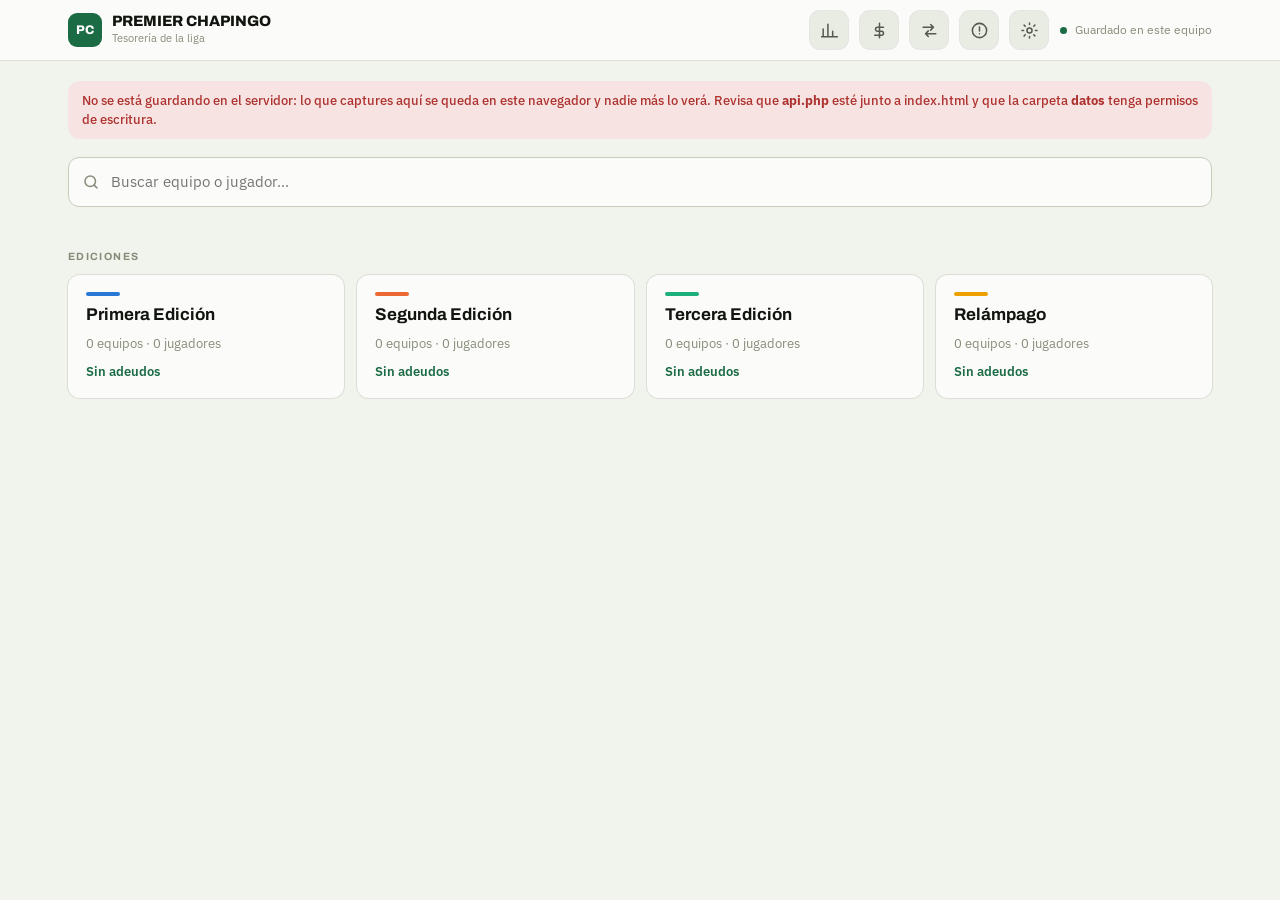
==== arbitrajes/index.html @ f8918bbd "Segundo commit" ====
<!doctype html>
<html lang="es">
<head>
<meta charset="utf-8">
<meta name="viewport" content="width=device-width, initial-scale=1, viewport-fit=cover">
<meta name="theme-color" content="#1B6B45">
<meta name="robots" content="noindex, nofollow">
<link rel="manifest" href="manifest.webmanifest">
<link rel="icon" href="icono-192.png" sizes="192x192" type="image/png">
<link rel="apple-touch-icon" href="icono-180.png">
<meta name="mobile-web-app-capable" content="yes">
<meta name="apple-mobile-web-app-capable" content="yes">
<meta name="apple-mobile-web-app-title" content="Tesorería PC">
<title>Tesorería Premier Chapingo</title>
<link rel="preconnect" href="https://fonts.googleapis.com">
<link rel="preconnect" href="https://fonts.gstatic.com" crossorigin>
<link rel="stylesheet" href="https://fonts.googleapis.com/css2?family=Archivo:wght@500;600;700;800&family=IBM+Plex+Mono:wght@400;600&family=IBM+Plex+Sans:wght@400;500;600&display=swap">
<style id="app-style">
:root{
  color-scheme: light;
  --page:#F1F3ED; --surface:#FBFCF9; --surface-2:#E9ECE3; --surface-3:#F6F7F2;
  --ink:#12150F; --ink-2:#545A4C; --muted:#868C79;
  --line:#DEE2D6; --line-2:#C7CCBB;
  --accent:#1B6B45; --accent-ink:#FFFFFF; --accent-soft:#E0EFE6;
  --good:#1B6B45; --good-soft:#E0EFE6;
  --warn:#8F6300; --warn-soft:#F6EDD5;
  --bad:#AE322F; --bad-soft:#F7E4E2; --on-bad:#FFFFFF;
  --apro:#1D5FA8; --apro-soft:#DDEAF8;
  --s1:#2a78d6; --s2:#eb6834; --s3:#1baf7a; --s4:#eda100;
  --s5:#e87ba4; --s6:#008300; --s7:#4a3aa7; --s8:#e34948;
  --grid:#E4E7DC; --axis:#C7CCBB;
  --ring:0 0 0 1px rgba(18,21,15,.09);
  --shadow:0 1px 2px rgba(18,21,15,.05), 0 8px 24px -12px rgba(18,21,15,.18);
  --r:12px;
}
@media (prefers-color-scheme: dark){
  :root:not([data-theme="light"]){
    color-scheme: dark;
    --page:#0D0F0B; --surface:#171A15; --surface-2:#20241C; --surface-3:#1C201A;
    --ink:#F2F5EE; --ink-2:#B4BAAA; --muted:#868C79;
    --line:#292E24; --line-2:#3A4034;
    --accent:#4FB37C; --accent-ink:#0D0F0B; --accent-soft:#18291F;
    --good:#4FB37C; --good-soft:#18291F;
    --warn:#E0A62F; --warn-soft:#2A2312;
    --bad:#E06A66; --bad-soft:#2C1917; --on-bad:#1A0F0E;
    --apro:#6FA8E8; --apro-soft:#15233A;
    --s1:#3987e5; --s2:#d95926; --s3:#199e70; --s4:#c98500;
    --s5:#d55181; --s6:#008300; --s7:#9085e9; --s8:#e66767;
    --grid:#262B21; --axis:#3A4034;
    --ring:0 0 0 1px rgba(255,255,255,.09);
    --shadow:0 1px 2px rgba(0,0,0,.4), 0 8px 24px -12px rgba(0,0,0,.7);
  }
}
:root[data-theme="dark"]{
  color-scheme: dark;
  --page:#0D0F0B; --surface:#171A15; --surface-2:#20241C; --surface-3:#1C201A;
  --ink:#F2F5EE; --ink-2:#B4BAAA; --muted:#868C79;
  --line:#292E24; --line-2:#3A4034;
  --accent:#4FB37C; --accent-ink:#0D0F0B; --accent-soft:#18291F;
  --good:#4FB37C; --good-soft:#18291F;
  --warn:#E0A62F; --warn-soft:#2A2312;
  --bad:#E06A66; --bad-soft:#2C1917; --on-bad:#1A0F0E;
  --apro:#6FA8E8; --apro-soft:#15233A;
  --s1:#3987e5; --s2:#d95926; --s3:#199e70; --s4:#c98500;
  --s5:#d55181; --s6:#008300; --s7:#9085e9; --s8:#e66767;
  --grid:#262B21; --axis:#3A4034;
  --ring:0 0 0 1px rgba(255,255,255,.09);
  --shadow:0 1px 2px rgba(0,0,0,.4), 0 8px 24px -12px rgba(0,0,0,.7);
}

*{box-sizing:border-box}
body{margin:0;background:var(--page);color:var(--ink);
  font-family:"IBM Plex Sans",system-ui,-apple-system,"Segoe UI",sans-serif;font-size:14.5px;line-height:1.5;
  -webkit-font-smoothing:antialiased}
h1,h2,h3,h4{font-family:"Archivo",system-ui,sans-serif;margin:0;text-wrap:balance;letter-spacing:-.015em}
button,input,select,textarea{font:inherit;color:inherit}
.num{font-variant-numeric:tabular-nums}
.eyebrow{font-family:"Archivo",sans-serif;font-size:10.5px;font-weight:700;letter-spacing:.13em;text-transform:uppercase;color:var(--muted)}
.muted{color:var(--muted)}
.spacer{flex:1}
.row{display:flex;align-items:center;gap:9px;flex-wrap:wrap}

/* ---------- encabezado ---------- */
.top{position:sticky;top:0;z-index:40;background:var(--surface);border-bottom:1px solid var(--line)}
.top-in{max-width:1180px;margin:0 auto;padding:11px 18px;display:flex;align-items:center;gap:12px}
.crest{width:34px;height:34px;border-radius:9px;background:var(--accent);color:var(--accent-ink);
  display:grid;place-items:center;font-family:"Archivo",sans-serif;font-weight:800;font-size:12.5px;flex:none}
.brand{display:flex;align-items:center;gap:10px;background:none;border:0;padding:0;cursor:pointer;text-align:left}
.brand .txt{display:block;min-width:0}
.brand .txt b{display:block;font-family:"Archivo",sans-serif;font-weight:800;font-size:15px;line-height:1.15}
.brand .txt span{display:block;font-size:11px;color:var(--muted)}
.ico{width:38px;height:38px;border-radius:10px;border:0;background:var(--surface-2);color:var(--ink-2);
  display:grid;place-items:center;cursor:pointer;flex:none;box-shadow:var(--ring)}
.ico:hover{background:var(--line);color:var(--ink)}
.ico.on{background:var(--accent);color:var(--accent-ink);box-shadow:none}
.ico{position:relative}
.ico .lk{position:absolute;right:-5px;bottom:-5px;width:17px;height:17px;border-radius:50%;
  background:var(--warn-soft);display:grid;place-items:center;box-shadow:0 0 0 2px var(--surface)}
.ico .lk svg{width:11px;height:11px;stroke-width:2.6;stroke:var(--warn)}
.badge{position:absolute;top:-5px;right:-5px;min-width:17px;height:17px;padding:0 4px;border-radius:9px;
  background:var(--bad);color:var(--on-bad);font-size:10px;font-weight:700;display:grid;place-items:center;
  box-shadow:0 0 0 2px var(--surface)}
.ico svg{width:19px;height:19px;stroke:currentColor;fill:none;stroke-width:1.9;stroke-linecap:round;stroke-linejoin:round}
.crumbs{background:var(--surface-3);border-bottom:1px solid var(--line)}
.crumbs-in{max-width:1180px;margin:0 auto;padding:8px 18px;display:flex;align-items:center;gap:6px;
  overflow-x:auto;white-space:nowrap;font-size:12.5px}
.crumbs button{background:none;border:0;padding:2px 4px;cursor:pointer;color:var(--ink-2);border-radius:6px}
.crumbs button:hover{background:var(--surface-2);color:var(--ink)}
.crumbs .sep{color:var(--line-2)}
.crumbs .aqui{color:var(--ink);font-weight:600}
main{max-width:1180px;margin:0 auto;padding:20px 18px 90px}
.view{display:flex;flex-direction:column;gap:18px}

/* ---------- primitivas ---------- */
.card{background:var(--surface);border-radius:var(--r);box-shadow:var(--ring);padding:16px}
.card>header{display:flex;align-items:flex-end;justify-content:space-between;gap:12px;flex-wrap:wrap;margin-bottom:14px}
.card h3{font-size:15.5px;font-weight:700}
.card .sub{font-size:12.5px;color:var(--muted);margin-top:2px}
.btn{appearance:none;border:0;border-radius:9px;padding:9px 14px;background:var(--surface-2);color:var(--ink);
  font-weight:600;font-size:13.5px;cursor:pointer;box-shadow:var(--ring);white-space:nowrap}
.btn:hover{background:var(--line)}
.btn.primary{background:var(--accent);color:var(--accent-ink);box-shadow:none}
.btn.primary:hover{filter:brightness(1.08)}
.btn.ghost{background:transparent;box-shadow:none;color:var(--ink-2);padding:7px 9px}
.btn.ghost:hover{color:var(--ink);background:var(--surface-2)}
.btn.sm{padding:5px 10px;font-size:12.5px}
.btn.danger{color:var(--bad)}
.btn svg{width:16px;height:16px;vertical-align:-3px;stroke:currentColor;fill:none;stroke-width:1.9;stroke-linecap:round;stroke-linejoin:round}
.btn.solo{padding:7px;line-height:0}
.btn.solo svg{width:17px;height:17px;display:block;stroke:currentColor;fill:none;stroke-width:1.9;stroke-linecap:round;stroke-linejoin:round}
.btn:disabled{opacity:.45;cursor:default}
:where(button,a,input,select,textarea):focus-visible{outline:2px solid var(--accent);outline-offset:2px}
label.f{display:flex;flex-direction:column;gap:5px;font-size:11.5px;font-weight:600;color:var(--ink-2);min-width:0}
input,select,textarea{background:var(--surface-3);border:1px solid var(--line-2);border-radius:9px;padding:9px 11px;font-size:14px;width:100%}
textarea{resize:vertical;min-height:80px;font-family:"IBM Plex Mono",monospace;font-size:13px}
.grid-f{display:grid;grid-template-columns:repeat(auto-fit,minmax(150px,1fr));gap:12px;align-items:end}
.pill{display:inline-flex;align-items:center;gap:5px;padding:3px 9px;border-radius:999px;font-size:11.5px;font-weight:600;white-space:nowrap}
.pill.ok{background:var(--good-soft);color:var(--good)}
.pill.wa{background:var(--warn-soft);color:var(--warn)}
.pill.ba{background:var(--bad-soft);color:var(--bad)}
.pill.nt{background:var(--surface-2);color:var(--ink-2)}
.pill.st-completa{background:var(--good-soft);color:var(--good)}
.pill.st-credito{background:var(--warn-soft);color:var(--warn)}
.pill.st-confirmar{background:var(--surface-2);color:var(--ink-2);box-shadow:inset 0 0 0 1px var(--line-2)}
.pill.st-aprobado{background:var(--apro-soft);color:var(--apro)}
.eq{border-left:4px solid var(--line-2)}
.est-res{display:flex;gap:14px;flex-wrap:wrap;font-size:12px;color:var(--ink-2)}
.est-res span{display:inline-flex;align-items:center;gap:5px}
.candado{display:inline-grid;place-items:center;width:38px;height:38px;border-radius:11px;
  background:var(--warn-soft);color:var(--warn);flex:none}
.candado svg{width:20px;height:20px;stroke:currentColor;fill:none;stroke-width:1.9;stroke-linecap:round;stroke-linejoin:round}
.candado.grande{width:58px;height:58px;margin:0 auto}
.candado.grande svg{width:28px;height:28px}
.nav-card .cand{display:inline-flex;align-items:center;gap:5px;font-size:11.5px;color:var(--warn);font-weight:600}
.nav-card .cand svg{width:13px;height:13px;stroke:currentColor;fill:none;stroke-width:2;stroke-linecap:round;stroke-linejoin:round}
.lgerr2{color:var(--bad);font-size:12.5px;min-height:18px;margin-top:8px}
.dot{width:9px;height:9px;border-radius:3px;flex:none}
.empty{padding:30px 20px;text-align:center;color:var(--muted);font-size:13.5px}

/* ---------- navegación por tarjetas ---------- */
.nivel{display:grid;grid-template-columns:repeat(auto-fill,minmax(230px,1fr));gap:13px}
.nav-card{background:var(--surface);border:0;border-radius:var(--r);box-shadow:var(--ring);padding:17px 18px;
  text-align:left;cursor:pointer;display:flex;flex-direction:column;gap:9px;min-height:118px;
  transition:transform .12s ease, box-shadow .12s ease}
.nav-card:hover{transform:translateY(-2px);box-shadow:var(--shadow)}
.nav-card .tt{font-family:"Archivo",sans-serif;font-weight:700;font-size:17px;line-height:1.2}
.nav-card .mt{font-size:12.5px;color:var(--muted)}
.nav-card .bar{height:4px;border-radius:2px;background:var(--accent);width:34px}
.nav-card .deb{font-size:12.5px;font-weight:600;font-variant-numeric:tabular-nums}

/* ---------- tarjeta de equipo ---------- */
.equipos{display:grid;grid-template-columns:repeat(auto-fill,minmax(300px,1fr));gap:13px}
.eq{background:var(--surface);border-radius:var(--r);box-shadow:var(--ring);padding:15px 16px;display:flex;flex-direction:column;gap:12px}
.eq-top{display:flex;align-items:flex-start;gap:10px}
.eq-nom{font-family:"Archivo",sans-serif;font-weight:700;font-size:16.5px;line-height:1.2;flex:1;min-width:0}
.eq-meta{font-size:12px;color:var(--muted);margin-top:3px}
.eq-acc{display:grid;grid-template-columns:repeat(3,1fr);gap:7px}
.eq-acc.cuatro{grid-template-columns:repeat(4,1fr)}
@media (max-width:760px){.eq-acc.cuatro{grid-template-columns:repeat(2,1fr)}}
.eq-acc button{border:0;border-radius:9px;padding:9px 4px;background:var(--surface-2);cursor:pointer;
  display:flex;flex-direction:column;align-items:center;gap:4px;font-size:11.5px;font-weight:600;color:var(--ink-2)}
.eq-acc button:hover{background:var(--line);color:var(--ink)}
.eq-acc button.cta{background:var(--accent);color:var(--accent-ink)}
.eq-acc button.cta:hover{filter:brightness(1.08)}
.eq-acc svg{width:17px;height:17px;stroke:currentColor;fill:none;stroke-width:1.9;stroke-linecap:round;stroke-linejoin:round}
.nuevo{background:transparent;border:1.5px dashed var(--line-2);border-radius:var(--r);min-height:118px;
  display:flex;flex-direction:column;align-items:center;justify-content:center;gap:9px;padding:16px}
.chk{display:inline-flex;align-items:center;gap:8px;font-size:13px;font-weight:500;color:var(--ink-2);cursor:pointer}
.chk input{width:auto;margin:0}
.implist{max-height:320px;overflow-y:auto;border:1px solid var(--line);border-radius:10px}
.tabsm{display:flex;gap:2px;border-bottom:1px solid var(--line);margin-bottom:14px}
.tabm{appearance:none;background:none;border:0;padding:8px 13px 10px;cursor:pointer;color:var(--ink-2);
  font-weight:600;font-size:13.5px;border-bottom:2px solid transparent}
.tabm:hover{color:var(--ink)}
.tabm.on{color:var(--ink);border-bottom-color:var(--accent)}
.impi{display:flex;align-items:center;gap:11px;padding:10px 12px;border-bottom:1px solid var(--line);cursor:pointer}
.impi:last-child{border-bottom:0}
.impi:hover{background:var(--surface-3)}
.impi input{width:auto;margin:0;flex:none}
.impi.rep{opacity:.5;cursor:default}
.impi .n{display:block;font-weight:600;font-size:14px}
.impi .p{display:block;font-size:11.5px;color:var(--muted)}

/* ---------- buscador ---------- */
.buscador{position:relative}
.buscador input{padding:13px 15px 13px 42px;font-size:15px;border-radius:11px;background:var(--surface)}
.buscador svg{position:absolute;left:14px;top:50%;transform:translateY(-50%);width:18px;height:18px;
  stroke:var(--muted);fill:none;stroke-width:2;stroke-linecap:round}
.res{display:flex;flex-direction:column;gap:1px;margin-top:12px}
.res-i{display:flex;align-items:center;gap:12px;padding:11px 13px;background:var(--surface);cursor:pointer;
  border:0;text-align:left;width:100%}
.res-i:first-child{border-radius:var(--r) var(--r) 0 0}
.res-i:last-child{border-radius:0 0 var(--r) var(--r)}
.res-i:only-child{border-radius:var(--r)}
.res-i:hover{background:var(--surface-3)}
.res-i .n{font-weight:600;font-size:14.5px}
.res-i .p{font-size:12px;color:var(--muted)}

/* ---------- tiles ---------- */
.tiles{display:grid;grid-template-columns:repeat(auto-fit,minmax(180px,1fr));gap:12px}
.tile{background:var(--surface);border-radius:var(--r);box-shadow:var(--ring);padding:14px 16px;display:flex;flex-direction:column;gap:3px}
.tile .v{font-family:"Archivo",sans-serif;font-weight:700;font-size:25px;letter-spacing:-.025em;line-height:1.1}
.tile .m{font-size:11.5px;color:var(--muted)}
.tile.hero{background:var(--accent);color:var(--accent-ink);box-shadow:none}
.tile.hero .eyebrow,.tile.hero .m{color:color-mix(in srgb,var(--accent-ink) 78%,transparent)}
.tile.hero .v{font-size:30px}
.tile.neg{background:var(--bad);color:var(--on-bad);box-shadow:none}
.tile.neg .eyebrow,.tile.neg .m{color:color-mix(in srgb,var(--on-bad) 78%,transparent)}

/* ---------- gráfico ---------- */
.chartwrap{display:flex;position:relative}
.yaxis{flex:none}
.scroller{overflow-x:auto;overflow-y:hidden;flex:1;scrollbar-width:thin}
.bar{pointer-events:none}
.bar-zero{fill:var(--line-2)}
.bar-hit{fill:transparent;cursor:pointer}
.tip{position:absolute;pointer-events:none;z-index:30;background:var(--ink);color:var(--page);border-radius:8px;
  padding:8px 10px;font-size:12px;line-height:1.4;box-shadow:var(--shadow);max-width:240px;opacity:0;transition:opacity .1s}
.tip b{font-family:"Archivo",sans-serif}
.legend{display:flex;gap:12px;flex-wrap:wrap;align-items:center}
.lgi{display:inline-flex;align-items:center;gap:6px;font-size:12px;color:var(--ink-2);cursor:pointer;border:0;background:none;padding:2px 0}
.lgi.off{opacity:.35}
.axlbl{fill:var(--muted);font-size:10.5px;font-family:"IBM Plex Sans",sans-serif}
.gline{stroke:var(--grid);stroke-width:1}
.bline{stroke:var(--axis);stroke-width:1}
.vlbl{fill:var(--ink-2);font-size:10px;font-weight:600;font-variant-numeric:tabular-nums}

/* ---------- tablas ---------- */
.tblwrap{overflow-x:auto}
table{border-collapse:collapse;width:100%;font-size:13.5px}
th{text-align:left;font-family:"Archivo",sans-serif;font-size:10.5px;font-weight:700;letter-spacing:.09em;
  text-transform:uppercase;color:var(--muted);padding:0 10px 7px;border-bottom:1px solid var(--line);white-space:nowrap}
td{padding:9px 10px;border-bottom:1px solid var(--line);vertical-align:middle}
tbody tr:hover{background:var(--surface-3)}
td.num,th.num{text-align:right;font-variant-numeric:tabular-nums}
.ta-r{text-align:right}
tfoot td{border-bottom:0;border-top:1px solid var(--line-2);padding-top:10px}
td.tf{font-weight:700;font-family:"Archivo",sans-serif;font-size:12.5px}
.vc{display:inline-block;margin-left:5px;font-size:10.5px;font-weight:600;color:var(--muted)}
.sec{min-width:0}

/* ---------- modal ---------- */
.scrim{position:fixed;inset:0;background:rgba(8,10,7,.55);z-index:50;display:grid;place-items:center;padding:16px;overflow:auto}
.modal{background:var(--surface);border-radius:15px;box-shadow:var(--shadow);width:min(680px,100%);max-height:92vh;overflow:auto}
.modal.slim{width:min(430px,100%)}
.modal.ancho{width:min(920px,100%)}
.modal>header{position:sticky;top:0;background:var(--surface);display:flex;align-items:center;gap:12px;
  padding:15px 18px;border-bottom:1px solid var(--line);z-index:2}
.modal>header h3{font-size:16.5px}
.modal>header .rt{font-size:11.5px;color:var(--muted);font-weight:500;margin-top:1px}
.modal-body{padding:18px}
.jug{display:flex;align-items:center;gap:11px;padding:9px 6px;border-bottom:1px solid var(--line);
  cursor:pointer;border-radius:8px}
.jug:hover{background:var(--surface-3)}
.jug .n{width:32px;height:32px;border-radius:8px;background:var(--surface-2);display:grid;place-items:center;
  font-family:"Archivo",sans-serif;font-weight:700;font-size:12.5px;flex:none;color:var(--ink-2)}
.jug .jn{display:block;font-weight:600;font-size:14px;line-height:1.25}
.jug .jm{display:block;font-size:11.5px;color:var(--muted);font-variant-numeric:tabular-nums}

/* ---------- ticket 58mm ---------- */
.ticket{width:58mm;background:#fff;color:#000;padding:3mm 3mm 5mm;font-family:"IBM Plex Mono",ui-monospace,monospace;
  font-size:10px;line-height:1.4;margin:0 auto}
.ticket .tk-brand{font-family:"Archivo",sans-serif;font-weight:800;font-size:14px;text-align:center;line-height:1.1}
.ticket .tk-sub{text-align:center;font-size:9px;margin-top:.6mm}
.ticket hr{border:0;border-top:1px dashed #000;margin:1.8mm 0}
.ticket .kv{display:flex;justify-content:space-between;gap:5px}
.ticket .tk-eq{font-weight:600;font-size:11.5px;line-height:1.25;margin-bottom:.4mm}
.ticket .li{display:flex;justify-content:space-between;gap:5px;margin:.4mm 0}
.ticket .big{display:flex;justify-content:space-between;font-weight:600;font-size:12.5px;margin:.6mm 0}
.ticket .aviso{text-align:center;font-size:8.5px;font-weight:600;line-height:1.3;white-space:pre-line;margin-top:1mm}
.ticket .foot{text-align:center;font-size:8.5px;margin-top:2mm;white-space:pre-line}
.ticket .sign{margin-top:7mm;border-top:1px solid #000;text-align:center;font-size:8px;padding-top:1mm}
.ticketbox{background:var(--surface-2);padding:16px;border-radius:11px;display:flex;justify-content:center}
#print-area{display:none}
@media print{
  @page{size:58mm auto;margin:0}
  body{background:#fff}
  body>*{display:none !important}
  #print-area{display:block !important}
  #print-area .ticket{width:58mm;margin:0;padding:2mm 3mm 4mm;background:#fff;color:#000}
}
@media (prefers-reduced-motion:reduce){*{transition:none !important}}
@media (max-width:640px){
  .top-in{padding:10px 13px;gap:8px} main{padding:16px 13px 80px} .crumbs-in{padding:8px 13px}
  .brand .txt{display:none}
  .savebar .muted{display:none}
  .ico{width:36px;height:36px}
  .tile .v{font-size:22px} .tile.hero .v{font-size:26px}
  .equipos,.nivel{grid-template-columns:1fr}
  .modal>header{align-items:flex-start}
  .modal-body{padding:15px}
}
.savebar{display:flex;align-items:center;gap:8px;flex-wrap:wrap}
.login{position:fixed;inset:0;z-index:80;background:var(--page);display:grid;place-items:center;padding:20px}
.loginbox{background:var(--surface);border-radius:15px;box-shadow:var(--shadow);padding:28px;width:min(370px,100%);
  display:flex;flex-direction:column;align-items:stretch}
.loginbox h2{font-size:19px}
.lgerr{color:var(--bad);font-size:12.5px;min-height:18px;margin-top:10px;text-align:center}
.savedot{width:7px;height:7px;border-radius:50%;background:var(--good);flex:none}
.savedot.dirty{background:var(--warn)}
.banner{background:var(--warn-soft);color:var(--warn);border-radius:var(--r);padding:10px 14px;font-size:12.5px;font-weight:500}
</style>

</head>
<body>
<div id="print-area"></div>
<div id="root"></div>

<script type="application/json" id="estado">
{"v":2,
 "liga":{"nombre":"PREMIER CHAPINGO","pie":"Gracias por su pago","folio":1,"cajero":"","cajeros":[],
  "avisoCredito":"PAGO A CRÉDITO\nCubrir antes de su próximo juego. Si no, Disciplina puede sancionar (resta de puntos)."},
 "ediciones":[{"id":"ed1","nombre":"Primera Edición"},{"id":"ed2","nombre":"Segunda Edición"},{"id":"ed3","nombre":"Tercera Edición"},{"id":"ed4","nombre":"Relámpago"}],
 "disciplinas":[{"id":"di1","nombre":"Fútbol Rápido"},{"id":"di2","nombre":"Basquetbol"}],
 "ramas":[{"id":"ra1","nombre":"Varonil"},{"id":"ra2","nombre":"Femenil"}],
 "categorias":[{"id":"ca1","nombre":"Libre"},{"id":"ca2","nombre":"Veteranos"}],
 "conceptos":[
   {"id":"c1","nombre":"Inscripción a Liga","monto":650},
   {"id":"c2","nombre":"Inscripción a Relámpago","monto":350},
   {"id":"c3","nombre":"Arbitraje","monto":175},
   {"id":"c4","nombre":"Multa","monto":200},
   {"id":"c5","nombre":"Abono a saldo","monto":0}],
 "equipos":[],"movs":[],"gastos":[],"multas":[],
 "cuentas":[],"transferencias":[],"conceptosGasto":[],
 "claves":{},"admin":{"clave":"","secc":{}}}
</script>

<script id="app-code">
(function(){
"use strict";

var S = JSON.parse(document.getElementById('estado').textContent);
var COLS = ['ediciones','disciplinas','ramas','categorias','conceptos','equipos','movs','gastos','multas',
            'cuentas','transferencias','conceptosGasto'];
COLS.forEach(function(k){ S[k] = S[k] || []; });

var U = {vista:'inicio', ed:null, di:null, ra:null, ca:null, q:'', modal:null, arg:null,
         dashEd:'', dashDi:'', dashRa:'', dashPer:'', dashTipo:'', multasTodas:false, multasQ:'',
         dashAmbito:'ed',
         gfEd:'', gfRa:'', gfCa:'', gfCat:'', gfCon:'', gfJor:'', gfPag:'', gfD1:'', gfD2:'',
         cuenta:''};
try{ var su = sessionStorage.getItem('pc_ui2'); if(su) U = Object.assign(U, JSON.parse(su)); }catch(e){}
function saveUI(){ try{ sessionStorage.setItem('pc_ui2', JSON.stringify(U)); }catch(e){} }

var readOnly = false, dirty = false;

/* ========== utilidades ========== */
var AVISO_CRED = 'PAGO A CRÉDITO\nCubrir antes de su próximo juego. Si no, Disciplina puede sancionar (resta de puntos).';
function avisoCredito(){ return S.liga.avisoCredito != null ? S.liga.avisoCredito : AVISO_CRED; }
function esc(s){ return String(s==null?'':s).replace(/[&<>"']/g,function(c){
  return {'&':'&amp;','<':'&lt;','>':'&gt;','"':'&quot;',"'":'&#39;'}[c]; }); }
function mxn(n){ n=Number(n)||0; return (n<0?'-$':'$')+Math.abs(n).toLocaleString('es-MX',{minimumFractionDigits:2,maximumFractionDigits:2}); }
function mxn0(n){ n=Number(n)||0; return (n<0?'-$':'$')+Math.abs(n).toLocaleString('es-MX',{maximumFractionDigits:0}); }
function uid(p){ return p+Date.now().toString(36)+Math.random().toString(36).slice(2,6); }
function z2(x){ return (x<10?'0':'')+x; }
function hoy(){ var d=new Date(); return d.getFullYear()+'-'+z2(d.getMonth()+1)+'-'+z2(d.getDate()); }
function ahora(){ var d=new Date(); return z2(d.getHours())+':'+z2(d.getMinutes()); }
function fecha(s){ if(!s) return ''; var p=String(s).slice(0,10).split('-'); return p.length===3? p[2]+'/'+p[1]+'/'+p[0] : s; }
function folioTxt(n){ return 'PC-'+String(n).padStart(5,'0'); }
/* folios independientes por tipo de operación: PC- ingresos, G- gastos, T- transferencias */
function folioGTxt(n){ return 'G-'+String(n||0).padStart(5,'0'); }
function folioTTxt(n){ return 'T-'+String(n||0).padStart(5,'0'); }
function byId(arr,id){ for(var i=0;i<arr.length;i++) if(arr[i].id===id) return arr[i]; return null; }
function nom(arr,id){ var x=byId(arr,id); return x? x.nombre : '—'; }
function el(html){ var t=document.createElement('template'); t.innerHTML=html.trim(); return t.content.firstElementChild; }
function norm(s){ return String(s||'').toLowerCase().normalize('NFD').replace(/[\u0300-\u036f]/g,''); }
function ico(d){ return '<svg viewBox="0 0 24 24" aria-hidden="true">'+d+'</svg>'; }
var I = {
  grafica:'<path d="M4 20V10M10 20V4M16 20v-7M22 20H2"/>',
  gasto:'<path d="M12 3v18M17 8H9.5a2.5 2.5 0 0 0 0 5h5a2.5 2.5 0 0 1 0 5H6"/>',
  config:'<circle cx="12" cy="12" r="3.2"/><path d="M12 2.5v2M12 19.5v2M2.5 12h2M19.5 12h2M5.2 5.2l1.4 1.4M17.4 17.4l1.4 1.4M18.8 5.2l-1.4 1.4M6.6 17.4l-1.4 1.4"/>',
  buscar:'<circle cx="11" cy="11" r="7"/><path d="M20 20l-3.5-3.5"/>',
  jug:'<path d="M16 20v-1.5a4 4 0 0 0-4-4H7a4 4 0 0 0-4 4V20"/><circle cx="9.5" cy="7" r="3.2"/><path d="M19 11h4M21 9v4"/>',
  cargo:'<rect x="4" y="3" width="16" height="18" rx="2"/><path d="M8 8h8M8 12h8M8 16h4"/>',
  estado:'<path d="M3 17l5-5 3.5 3.5L21 6"/><path d="M15 6h6v6"/>',
  casa:'<path d="M4 11l8-7 8 7v8a1.5 1.5 0 0 1-1.5 1.5h-13A1.5 1.5 0 0 1 4 19z"/>',
  candado:'<rect x="4.5" y="10.5" width="15" height="10" rx="2.2"/><path d="M8 10.5V7.6a4 4 0 0 1 8 0v2.9"/>',
  abierto:'<rect x="4.5" y="10.5" width="15" height="10" rx="2.2"/><path d="M8 10.5V7.6a4 4 0 0 1 7.7-1.4"/>',
  editar:'<path d="M4 20h4L19 9a2.1 2.1 0 0 0-3-3L5 17z"/><path d="M15 6l3 3"/>',
  multa:'<circle cx="12" cy="12" r="9"/><path d="M12 7.5v5M12 16h.01"/>',
  subir:'<path d="M12 16V4M7.5 8.5L12 4l4.5 4.5"/><path d="M4 16v2.5A1.5 1.5 0 0 0 5.5 20h13a1.5 1.5 0 0 0 1.5-1.5V16"/>',
  cuentas:'<rect x="3" y="6" width="18" height="13" rx="2.2"/><path d="M3 10h18M16.5 14.5h2"/>',
  transfer:'<path d="M4 8h13M13.5 4.5L17 8l-3.5 3.5"/><path d="M20 16H7M10.5 12.5L7 16l3.5 3.5"/>',
  persona:'<circle cx="12" cy="8" r="3.4"/><path d="M5 20v-1a5 5 0 0 1 5-5h4a5 5 0 0 1 5 5v1"/>',
  ticket:'<path d="M4 7.5A1.5 1.5 0 0 1 5.5 6h13A1.5 1.5 0 0 1 20 7.5V10a2 2 0 0 0 0 4v2.5a1.5 1.5 0 0 1-1.5 1.5h-13A1.5 1.5 0 0 1 4 16.5V14a2 2 0 0 0 0-4z"/>'
};

/* ========== derivados ========== */
function equipoEnAmbito(e, f){
  f = f||{};
  return !!e && (!f.ed || e.edicionId===f.ed) && (!f.di || e.disciplinaId===f.di)
      && (!f.ra || e.ramaId===f.ra)   && (!f.ca || e.categoriaId===f.ca);
}
function equiposDe(f){
  return S.equipos.filter(function(e){ return equipoEnAmbito(e, f); });
}
function movsDe(id){ return S.movs.filter(function(m){ return m.equipoId===id; }); }
function saldoEquipo(id){
  var t=0; S.movs.forEach(function(m){ if(m.equipoId===id) t += (Number(m.importe)||0)-(Number(m.recibido)||0); });
  return t;
}
function cobradoEquipo(id){ var t=0; S.movs.forEach(function(m){ if(m.equipoId===id) t+=Number(m.recibido)||0; }); return t; }
function resumen(f){
  var eqs = equiposDe(f), cob=0, deb=0, jug=0;
  eqs.forEach(function(e){
    cob += cobradoEquipo(e.id);
    var s = saldoEquipo(e.id); if(s>0) deb += s;
    jug += (e.jugadores||[]).length;
  });
  return {equipos:eqs.length, cobrado:cob, deben:deb, jugadores:jug};
}
function totCobrado(f){ var t=0; equiposDe(f).forEach(function(e){ t+=cobradoEquipo(e.id); }); return t; }
function totGastos(f){ return totalGastos(f); }

/* ==========================================================================
   MODELO FINANCIERO
   Ingreso  = dinero recibido de los equipos (S.movs.recibido)      → sube el neto
   Gasto    = dinero pagado a un tercero     (S.gastos)             → baja el neto
   Transfer = dinero que pasa de una cuenta interna a otra          → neto 0
   Nada de esto se guarda calculado: todo se deriva de los movimientos.
   ========================================================================== */
var CATG = ['Partido','Premiación','Operativo','Publicidad','Otros'];
var CATG_HIST = 'Histórico';          /* gastos anteriores a esta actualización */
var CONCEPTOS_GASTO_BASE = [
  {cat:'Partido',    nombre:'Arbitraje',    monto:130},
  {cat:'Partido',    nombre:'Supervisión',  monto:50},
  {cat:'Partido',    nombre:'Coordinación', monto:50},
  {cat:'Premiación', nombre:'Trofeos',      monto:0},
  {cat:'Premiación', nombre:'Medallas',     monto:0},
  {cat:'Premiación', nombre:'Efectivo',     monto:0},
  {cat:'Publicidad', nombre:'Flyers',       monto:0},
  {cat:'Publicidad', nombre:'Lona',         monto:0}
];
var CUENTAS_BASE = ['Anabel','Primer Ligue','Adan','Piña'];

/* ---------- cuentas / integrantes de tesorería ---------- */
function cuentasActivas(){ return S.cuentas.filter(function(c){ return c.activa !== false; }); }
function cuentaPorId(id){ return byId(S.cuentas, id); }
function cuentaPorNombre(n){
  var k = norm(n).trim(); if(!k) return null;
  for(var i=0;i<S.cuentas.length;i++) if(norm(S.cuentas[i].nombre).trim()===k) return S.cuentas[i];
  return null;
}
function nombreCuenta(id, alt){ var c = cuentaPorId(id); return c? c.nombre : (alt||''); }
/* quién pagó un gasto: la cuenta si está ligada, el texto histórico si no */
function pagadorGasto(g){ return g.pagadorId? nombreCuenta(g.pagadorId, g.pagador) : (g.pagador||''); }
function cuentaDeGasto(g){
  if(g.pagadorId && cuentaPorId(g.pagadorId)) return g.pagadorId;
  var c = cuentaPorNombre(g.pagador);
  return c? c.id : '';
}
function opcionesCuenta(sel, incluir){
  var vistas = {}, out = [];
  S.cuentas.forEach(function(c){
    if(c.activa === false && c.id !== sel) return;
    vistas[c.id] = 1;
    out.push('<option value="'+esc(c.id)+'"'+(c.id===sel?' selected':'')+'>'+esc(c.nombre)+'</option>');
  });
  if(sel && !vistas[sel]){
    var c2 = cuentaPorId(sel);
    if(c2) out.push('<option value="'+esc(c2.id)+'" selected>'+esc(c2.nombre)+' (inactiva)</option>');
  }
  if(incluir) out.unshift('<option value="">'+esc(incluir)+'</option>');
  return out.join('');
}

/* ---------- ámbito deportivo de un gasto ---------- */
function gastoEnAmbito(g, f){
  f = f||{};
  if(f.ed && g.edicionId    !== f.ed) return false;
  if(f.di && g.disciplinaId !== f.di) return false;
  if(f.ra && g.ramaId       !== f.ra) return false;
  if(f.ca && g.categoriaId  !== f.ca) return false;
  return true;
}
function gastosAmbito(f){ return S.gastos.filter(function(g){ return gastoEnAmbito(g, f); }); }
function totalGastos(f){
  return gastosAmbito(f).reduce(function(a,g){ return a+(Number(g.monto)||0); }, 0);
}
function ingresosAmbito(f){
  var en = {}; equiposDe(f).forEach(function(e){ en[e.id]=1; });
  return S.movs.reduce(function(a,m){ return en[m.equipoId]? a+(Number(m.recibido)||0) : a; }, 0);
}
function pendienteAmbito(f){
  var t = 0;
  equiposDe(f).forEach(function(e){ var s = saldoEquipo(e.id); if(s>0) t += s; });
  return t;
}
/* NETO = INGRESOS REALES − GASTOS REALES (las transferencias no entran) */
function netoAmbito(f){ return ingresosAmbito(f) - totalGastos(f); }
function catGasto(g){ return g.categoriaGasto || CATG_HIST; }
function etiquetaCatGasto(g){
  return g.categoriaGasto || (g.categoria? CATG_HIST+' · '+g.categoria : CATG_HIST);
}
function gastosPorCatGasto(f){
  var m = {};
  gastosAmbito(f).forEach(function(g){ var k = catGasto(g); m[k] = (m[k]||0)+(Number(g.monto)||0); });
  return m;
}
function gastosPorConcepto(f, cat){
  var m = {};
  gastosAmbito(f).forEach(function(g){
    if(cat && catGasto(g)!==cat) return;
    var k = (g.concepto||'').trim() || '(sin concepto)';
    m[k] = (m[k]||0)+(Number(g.monto)||0);
  });
  return m;
}
function ambitoTxtGasto(g){
  var p = [];
  if(g.edicionId)    p.push(nom(S.ediciones, g.edicionId));
  if(g.disciplinaId) p.push(nom(S.disciplinas, g.disciplinaId));
  if(g.ramaId)       p.push(nom(S.ramas, g.ramaId));
  if(g.categoriaId)  p.push(nom(S.categorias, g.categoriaId));
  return p.join(' · ') || 'Sin clasificar';
}

/* ---------- transferencias ---------- */
function transferenciasDe(id){
  return S.transferencias.filter(function(t){ return t.deId===id || t.paraId===id; });
}
function transferenciasEnviadas(id){
  return S.transferencias.filter(function(t){ return t.deId===id; })
    .reduce(function(a,t){ return a+(Number(t.monto)||0); }, 0);
}
function transferenciasRecibidas(id){
  return S.transferencias.filter(function(t){ return t.paraId===id; })
    .reduce(function(a,t){ return a+(Number(t.monto)||0); }, 0);
}

/* ---------- estado de cuenta de un integrante ----------
   El saldo SIEMPRE sale de estos movimientos; nunca se guarda a mano. */
function movsCuenta(id){
  var c = cuentaPorId(id); if(!c) return [];
  var nm = norm(c.nombre).trim(), out = [];
  S.transferencias.forEach(function(t){
    if(t.paraId===id) out.push({fecha:t.fecha, hora:t.hora||'', tipo:'Transferencia', folio:folioTTxt(t.folio),
      concepto:'Transferencia recibida', detalles:'De '+nombreCuenta(t.deId,t.deNombre)+(t.detalles? ' · '+t.detalles:''),
      entra:Number(t.monto)||0, sale:0, tkT:t.id});
    if(t.deId===id)  out.push({fecha:t.fecha, hora:t.hora||'', tipo:'Transferencia', folio:folioTTxt(t.folio),
      concepto:'Transferencia enviada', detalles:'Para '+nombreCuenta(t.paraId,t.paraNombre)+(t.detalles? ' · '+t.detalles:''),
      entra:0, sale:Number(t.monto)||0, tkT:t.id});
  });
  S.gastos.forEach(function(g){
    if(cuentaDeGasto(g)!==id) return;
    out.push({fecha:g.fecha, hora:g.hora||'', tipo:'Gasto', folio:folioGTxt(g.folio),
      concepto:g.concepto||'Gasto', detalles:etiquetaCatGasto(g)+(g.beneficiario? ' · recibió '+g.beneficiario:''),
      entra:0, sale:Number(g.monto)||0, tkG:g.id});
  });
  if(nm) S.movs.forEach(function(m){
    var r = Number(m.recibido)||0;
    if(r<=0 || norm(m.cajero).trim()!==nm) return;
    var e = byId(S.equipos, m.equipoId) || {nombre:'—'};
    out.push({fecha:m.fecha, hora:m.hora||'', tipo:'Ingreso', folio:folioTxt(m.folio),
      concepto:m.concepto||'Cobro', detalles:'Cobrado a '+e.nombre,
      entra:r, sale:0, tk:m.id});
  });
  return out.sort(function(a,b){
    return String(a.fecha+a.hora).localeCompare(String(b.fecha+b.hora)) || String(a.folio).localeCompare(String(b.folio));
  });
}
function saldoCuenta(id){
  return movsCuenta(id).reduce(function(a,x){ return a + x.entra - x.sale; }, 0);
}
function resumenCuenta(id){
  var ms = movsCuenta(id), r = {saldo:0, cobrado:0, recibido:0, transferido:0, gastos:0, n:ms.length};
  ms.forEach(function(x){
    r.saldo += x.entra - x.sale;
    if(x.tipo==='Ingreso') r.cobrado += x.entra;
    else if(x.tipo==='Gasto') r.gastos += x.sale;
    else { r.recibido += x.entra; r.transferido += x.sale; }
  });
  return r;
}

/* ---------- jornadas y partidos ---------- */
function jornadasTope(){
  var n = Number(S.liga.jornadas)||10;
  S.gastos.forEach(function(g){ if((Number(g.jornada)||0) > n) n = Number(g.jornada); });
  S.movs.forEach(function(m){ if((Number(m.jornada)||0) > n) n = Number(m.jornada); });
  return Math.max(1, n);
}
function txtJornada(n){ n = Number(n)||0; return n? 'J'+n : 'Sin jornada'; }
function parEquipos(a, b){ return [a||'', b||''].sort().join('~'); }
function clavePartido(ed, di, ra, ca, jor, a, b){
  return [ed||'', di||'', ra||'', ca||'', Number(jor)||0, parEquipos(a,b)].join('|');
}
function nombreEquipo(id){ var e = byId(S.equipos, id); return e? e.nombre : ''; }
/* Arma las filas de jornada cruzando gastos de partido con los ingresos que
   el usuario asoció explícitamente. Nunca inventa asociaciones. */
function partidosAmbito(f){
  var m = {}, orden = [];
  function reg(k, base){
    if(!m[k]){
      m[k] = {clave:k, jornada:base.jornada||0, aId:base.aId||'', bId:base.bId||'',
              ed:base.ed||'', di:base.di||'', ra:base.ra||'', ca:base.ca||'',
              ingreso:0, pendiente:0, totalGasto:0, conceptos:{}, nGastos:0};
      orden.push(k);
    }
    return m[k];
  }
  gastosAmbito(f).forEach(function(g){
    if(g.categoriaGasto !== 'Partido') return;
    if(!g.jornada && !g.equipoAId && !g.equipoBId) return;   /* sin datos de partido */
    var p = reg(clavePartido(g.edicionId,g.disciplinaId,g.ramaId,g.categoriaId,g.jornada,g.equipoAId,g.equipoBId),
      {jornada:g.jornada, aId:g.equipoAId, bId:g.equipoBId,
       ed:g.edicionId, di:g.disciplinaId, ra:g.ramaId, ca:g.categoriaId});
    var mo = Number(g.monto)||0;
    p.totalGasto += mo; p.nGastos++;
    var cn = (g.concepto||'').trim() || '(sin concepto)';
    p.conceptos[cn] = (p.conceptos[cn]||0) + mo;
  });
  var sueltos = [];
  S.movs.forEach(function(mv){
    var jor = Number(mv.jornada)||0; if(!jor) return;
    var e = byId(S.equipos, mv.equipoId); if(!equipoEnAmbito(e, f)) return;
    var reg2 = {mv:mv, e:e, jor:jor};
    if(mv.rivalId){
      var p = reg(clavePartido(e.edicionId,e.disciplinaId,e.ramaId,e.categoriaId,jor,e.id,mv.rivalId),
        {jornada:jor, aId:e.id, bId:mv.rivalId, ed:e.edicionId, di:e.disciplinaId, ra:e.ramaId, ca:e.categoriaId});
      p.ingreso    += Number(mv.recibido)||0;
      p.pendiente  += Math.max(0,(Number(mv.importe)||0)-(Number(mv.recibido)||0));
    } else sueltos.push(reg2);
  });
  /* ingreso con jornada pero sin rival: solo se asigna si hay UN partido posible */
  sueltos.forEach(function(x){
    var cand = orden.filter(function(k){
      var p = m[k];
      return p.jornada===x.jor && p.ed===x.e.edicionId && p.di===x.e.disciplinaId
          && p.ra===x.e.ramaId && p.ca===x.e.categoriaId && (p.aId===x.e.id || p.bId===x.e.id);
    });
    var p = cand.length===1
      ? m[cand[0]]
      : reg(clavePartido(x.e.edicionId,x.e.disciplinaId,x.e.ramaId,x.e.categoriaId,x.jor,x.e.id,''),
          {jornada:x.jor, aId:x.e.id, bId:'', ed:x.e.edicionId, di:x.e.disciplinaId, ra:x.e.ramaId, ca:x.e.categoriaId});
    p.ingreso   += Number(x.mv.recibido)||0;
    p.pendiente += Math.max(0,(Number(x.mv.importe)||0)-(Number(x.mv.recibido)||0));
  });
  return orden.map(function(k){ return m[k]; }).sort(function(a,b){
    return a.jornada-b.jornada
        || String(nombreEquipo(a.aId)).localeCompare(String(nombreEquipo(b.aId)),'es');
  });
}
/* GANANCIA = ingreso cobrado del partido − todos sus gastos */
function gananciaPartido(p){ return p.ingreso - p.totalGasto; }
/* gastos de partido que no alcanzaron a identificar jornada o equipos */
function gastosPartidoSueltos(f){
  return gastosAmbito(f).filter(function(g){
    return g.categoriaGasto==='Partido' && !g.jornada && !g.equipoAId && !g.equipoBId;
  });
}
function ruta(e){
  return nom(S.ediciones,e.edicionId)+' · '+nom(S.disciplinas,e.disciplinaId)
       + ' · '+nom(S.ramas,e.ramaId)+' · '+nom(S.categorias,e.categoriaId);
}
var ESTADOS = [
  {id:'completa',  nombre:'Inscripción completa',  corto:'Completa',   color:'var(--good)'},
  {id:'credito',   nombre:'Inscripción a crédito', corto:'A crédito',  color:'var(--warn)'},
  {id:'confirmar', nombre:'Por confirmar',         corto:'Por confirmar', color:'var(--line-2)'},
  {id:'aprobado',  nombre:'Aprobado (equipo especial)', corto:'Aprobado', color:'var(--apro)'}
];
function estadoInfo(id){
  for(var i=0;i<ESTADOS.length;i++) if(ESTADOS[i].id===id) return ESTADOS[i];
  return ESTADOS[2];
}
function estadoAuto(e){
  var cargo=0, pagado=0, hay=false;
  S.movs.forEach(function(m){
    if(m.equipoId!==e.id) return;
    if(/inscrip/i.test(m.concepto)){ hay=true; cargo += Number(m.importe)||0; pagado += Number(m.recibido)||0; }
  });
  if(!hay) return 'confirmar';
  return (cargo-pagado) > 0.009 ? 'credito' : 'completa';
}
function estadoDe(e){ return e.estado || estadoAuto(e); }
function pillEstado(e){
  var i = estadoInfo(estadoDe(e));
  return '<span class="pill st-'+i.id+'"'+(e.estado? ' title="Estado fijado a mano"':'')+'>'
   + esc(i.corto)+(e.estado? ' •':'')+'</span>';
}
function resumenEstados(eqs){
  var c = {}; ESTADOS.forEach(function(x){ c[x.id]=0; });
  eqs.forEach(function(e){ c[estadoDe(e)]++; });
  return c;
}
function lineaEstados(eqs){
  var c = resumenEstados(eqs);
  var partes = ESTADOS.filter(function(x){ return c[x.id]>0; }).map(function(x){
    return '<span><span class="dot" style="background:'+x.color+'"></span>'+c[x.id]+' '+esc(x.corto.toLowerCase())+'</span>';
  });
  return partes.length? '<span class="est-res">'+partes.join('')+'</span>' : '';
}
function pillSaldo(s){
  if(s>0) return '<span class="pill ba num">Debe '+esc(mxn0(s))+'</span>';
  if(s<0) return '<span class="pill wa num">A favor '+esc(mxn0(-s))+'</span>';
  return '<span class="pill ok">Al corriente</span>';
}

/* ========== guardado en el servidor ========== */
var API = 'api.php';
var rev = 0, base = null, modoLocal = false, guardando = false, timer = null, poll = null, downloadsApi = null;
var SYNC = ['ediciones','disciplinas','ramas','categorias','conceptos','equipos','movs','gastos',
            'multas','cuentas','transferencias','conceptosGasto'];

function clon(x){ return JSON.parse(JSON.stringify(x)); }

function pedir(accion, cuerpo){
  var op = {method: cuerpo?'POST':'GET', headers:{'Accept':'application/json'}, credentials:'same-origin'};
  if(cuerpo){ op.headers['Content-Type']='application/json'; op.body=JSON.stringify(cuerpo); }
  return fetch(API+'?a='+accion, op).then(function(r){
    if(r.status===401) return {ok:false, auth:false};
    if(!r.ok) throw new Error('HTTP '+r.status);
    return r.json();
  });
}

/* Fusión a tres bandas: servidor + local, con la última copia sincronizada como
   base para distinguir "esto lo agregué yo" de "esto lo borró el otro". */
function fusionar(srv, loc, bs){
  var out = clon(srv);
  SYNC.forEach(function(k){
    var sa=srv[k]||[], la=loc[k]||[], ba=(bs&&bs[k])||[];
    var mapL={}, mapS={}, enBase={};
    la.forEach(function(x){ mapL[x.id]=x; });
    sa.forEach(function(x){ mapS[x.id]=x; });
    ba.forEach(function(x){ enBase[x.id]=1; });
    var res=[];
    sa.forEach(function(x){
      if(mapL[x.id]) res.push(mapL[x.id]);        // está en los dos: gana mi versión
      else if(!enBase[x.id]) res.push(x);         // alta del otro usuario
      /* si estaba en la base y ya no lo tengo, yo lo borré: se omite */
    });
    la.forEach(function(x){
      if(!mapS[x.id] && !enBase[x.id]) res.push(x); // alta mía que el servidor no conoce
    });
    out[k] = res;
  });
  out.liga = (bs && JSON.stringify(bs.liga)!==JSON.stringify(loc.liga)) ? clon(loc.liga) : clon(srv.liga);
  /* contraseñas de categoría: se combinan clave por clave, gana la que cambió */
  var cs = srv.claves || {}, cl = loc.claves || {}, cb = (bs && bs.claves) || {}, res = {};
  Object.keys(cs).forEach(function(k){ res[k] = cs[k]; });
  Object.keys(cl).forEach(function(k){ if(cl[k] !== cb[k]) res[k] = cl[k]; });
  Object.keys(cb).forEach(function(k){ if(!(k in cl) && cb[k] === cs[k]) delete res[k]; });
  out.claves = res;
  /* contraseña de administración: gana la que cambió respecto a la base */
  out.admin = (bs && JSON.stringify(bs.admin) !== JSON.stringify(loc.admin)) ? clon(loc.admin || {clave:'',secc:{}}) : clon(srv.admin || {clave:'',secc:{}});
  var maxF = 1;
  (out.movs||[]).forEach(function(m){ if(m.folio>=maxF) maxF = m.folio+1; });
  out.liga.folio = Math.max(maxF, (srv.liga&&srv.liga.folio)||1, (loc.liga&&loc.liga.folio)||1);
  /* mismos cuidados para los folios de gasto y de transferencia */
  var maxG = 1;
  (out.gastos||[]).forEach(function(g){ if(g.folio>=maxG) maxG = g.folio+1; });
  out.liga.folioGasto = Math.max(maxG, (srv.liga&&srv.liga.folioGasto)||1, (loc.liga&&loc.liga.folioGasto)||1);
  var maxT = 1;
  (out.transferencias||[]).forEach(function(t){ if(t.folio>=maxT) maxT = t.folio+1; });
  out.liga.folioTransf = Math.max(maxT, (srv.liga&&srv.liga.folioTransf)||1, (loc.liga&&loc.liga.folioTransf)||1);
  return out;
}

/* Red de seguridad para la transición: si el servidor todavía no conoce una
   colección nueva —porque una pestaña con la versión anterior del archivo guardó
   encima— no se pierde la copia local. Hay que mirar el JSON crudo ANTES de
   normalizarlo, porque normaliza() crea las propiedades faltantes. */
var COLS_NUEVAS = ['cuentas','transferencias','conceptosGasto'];
function faltantes(crudo){
  return COLS_NUEVAS.filter(function(k){ return !crudo || !(k in crudo); });
}
function restaurar(faltan, destino, local){
  faltan.forEach(function(k){
    if(local && (local[k]||[]).length) destino[k] = clon(local[k]);
  });
  return destino;
}

function normaliza(j){
  j = j || {};
  j.liga = j.liga || {nombre:'PREMIER CHAPINGO', pie:'', folio:1, cajero:'', cajeros:[]};
  j.liga.cajeros = j.liga.cajeros || [];
  if(!j.claves || typeof j.claves !== 'object' || Array.isArray(j.claves)) j.claves = {};
  if(!j.admin || typeof j.admin !== 'object' || Array.isArray(j.admin)) j.admin = {clave:'', secc:{}};
  if(!j.admin.secc || typeof j.admin.secc !== 'object' || Array.isArray(j.admin.secc)) j.admin.secc = {};
  SYNC.forEach(function(k){ j[k] = j[k] || []; });
  return migrar(j);
}

function marcar(){ dirty=true; clearTimeout(timer); timer=setTimeout(guardar,1200); pintarBarraGuardado(); }

function guardar(){
  clearTimeout(timer);
  if(!dirty || guardando) return;
  saveUI();
  if(modoLocal){
    try{ localStorage.setItem('pc_estado2', JSON.stringify(S)); dirty=false; }catch(e){}
    pintarBarraGuardado(); return;
  }
  guardando = true; pintarBarraGuardado();
  pedir('guardar', {rev:rev, estado:S}).then(function(r){
    guardando = false;
    if(r.auth === false){ pedirClave(); return; }
    if(r.conflicto){
      var falt = faltantes(r.estado), prev = S;
      S = restaurar(falt, fusionar(normaliza(r.estado), S, base), prev);
      rev = r.rev; base = clon(S);
      pintarBarraGuardado(); render();
      guardar();                                  // reintenta con la revisión nueva
      return;
    }
    if(r.ok){ rev = r.rev; base = clon(S); dirty = false; }
    pintarBarraGuardado(!r.ok);
  }).catch(function(){
    guardando = false; pintarBarraGuardado(true);
    try{ localStorage.setItem('pc_estado2_respaldo', JSON.stringify(S)); }catch(e){}
  });
}

function refrescar(){
  if(modoLocal || dirty || guardando || document.querySelector('.scrim')) return;
  pedir('rev').then(function(r){
    if(r && r.ok && r.rev > rev){
      return pedir('estado').then(function(e){
        if(e && e.ok){
          var falt = faltantes(e.estado), prev = S;
          S = restaurar(falt, normaliza(e.estado), prev);
          rev = e.rev; base = clon(S);
          if(falt.length && COLS_NUEVAS.some(function(k){ return (S[k]||[]).length; })){
            dirty = true; guardar();          // devuelve al servidor lo que le faltaba
          }
          render();
        }
      });
    }
  }).catch(function(){});
}

function pintarBarraGuardado(error){
  var n = document.getElementById('savebar'); if(!n) return;
  var txt = guardando ? 'Guardando…'
          : error     ? 'Sin conexión'
          : dirty     ? 'Sin guardar'
          : modoLocal ? 'Guardado en este equipo'
                      : 'Guardado';
  n.innerHTML = '<span class="savedot'+(dirty||error?' dirty':'')+'"></span>'
   + '<span class="muted" style="font-size:12px">'+esc(txt)+'</span>'
   + ((dirty||error)? ' <button class="btn sm primary" id="btn-guardar">Guardar</button>':'')
   + (modoLocal? '' : ' <button class="btn ghost sm" id="btn-salir">Salir</button>');
  var b=document.getElementById('btn-guardar'); if(b) b.onclick = guardar;
  var x=document.getElementById('btn-salir');
  if(x) x.onclick = function(){ pedir('salir').then(function(){ location.reload(); }).catch(function(){ location.reload(); }); };
}

/* ---------- pantalla de acceso ---------- */
function pedirClave(mensaje){
  if(document.querySelector('.login')) return;
  var w = el('<div class="login"><form class="loginbox">'
   + '<div class="crest" style="width:46px;height:46px;font-size:16px;margin-bottom:16px">PC</div>'
   + '<h2>Tesorería Premier Chapingo</h2>'
   + '<p class="muted" style="font-size:13px;margin:6px 0 18px">Cobros, jugadores y saldos de la liga.</p>'
   + '<input type="text" name="usuario" autocomplete="username" value="tesoreria" style="display:none" readonly>'
   + '<label class="f"><span>Clave de acceso</span><input type="password" id="lg-p" name="clave" autocomplete="current-password" required></label>'
   + '<div style="height:12px"></div><button class="btn primary" style="width:100%" type="submit">Entrar</button>'
   + '<div id="lg-e" class="lgerr">'+esc(mensaje||'')+'</div></form></div>');
  document.body.appendChild(w);
  var inp = w.querySelector('#lg-p'); inp.focus();
  w.querySelector('form').onsubmit = function(ev){
    ev.preventDefault();
    var btn = w.querySelector('button'); btn.disabled = true; btn.textContent='Verificando…';
    pedir('login', {clave: inp.value}).then(function(r){
      btn.disabled = false; btn.textContent='Entrar';
      if(r && r.ok){ w.remove(); arrancar(); }
      else { w.querySelector('#lg-e').textContent = 'Clave incorrecta.'; inp.select(); }
    }).catch(function(){
      btn.disabled = false; btn.textContent='Entrar';
      w.querySelector('#lg-e').textContent = 'No se pudo contactar al servidor.';
    });
  };
}

/* ========== gráfico de barras vertical ========== */
function barChart(host, data, opt){
  opt = opt||{};
  host.innerHTML = '';
  if(!data.length){ host.innerHTML = '<div class="empty">Sin datos todavía.</div>'; return; }
  var plotH=opt.height||240, step=opt.step||38, barW=opt.barW||26, labelH=opt.labelH||96;
  var padT=16, padL=opt.padL||64, W=Math.max(padL+data.length*step+12,40), H=plotH+padT+labelH;
  var max=0; data.forEach(function(d){ max=Math.max(max, d.value||0); });
  var ticks=niceTicks(max), top=ticks[ticks.length-1]||1;
  var y=function(v){ return padT+plotH-(v/top)*plotH; };
  var wrap = el('<div class="chartwrap"></div>');
  var ys = ['<svg class="yaxis" width="62" height="'+H+'" role="presentation">'];
  ticks.forEach(function(t){ ys.push('<text class="axlbl" x="56" y="'+(y(t)+3.5)+'" text-anchor="end">'+esc(mxn0(t))+'</text>'); });
  ys.push('<line class="bline" x1="61.5" y1="'+padT+'" x2="61.5" y2="'+(padT+plotH)+'"></line></svg>');
  wrap.appendChild(el(ys.join('')));
  var s = ['<svg width="'+W+'" height="'+H+'" role="img" aria-label="'+esc(opt.aria||'Gráfico')+'">'];
  ticks.forEach(function(t){ s.push('<line class="gline" x1="0" y1="'+y(t)+'" x2="'+W+'" y2="'+y(t)+'"></line>'); });
  s.push('<line class="bline" x1="0" y1="'+(padT+plotH)+'" x2="'+W+'" y2="'+(padT+plotH)+'"></line>');
  data.forEach(function(d,k){
    var x=padL+k*step+(step-barW)/2, v=Number(d.value)||0, yy=y(v), h=padT+plotH-yy, r=Math.min(4,barW/2,Math.max(h,0));
    if(v>0&&h<2){ h=2; yy=padT+plotH-2; r=0; }
    if(h>0) s.push('<path class="bar" data-i="'+k+'" fill="'+d.color+'" d="M'+x+','+(padT+plotH)+' V'+(yy+r)
      +' Q'+x+','+yy+' '+(x+r)+','+yy+' H'+(x+barW-r)+' Q'+(x+barW)+','+yy+' '+(x+barW)+','+(yy+r)
      +' V'+(padT+plotH)+' Z"></path>');
    else s.push('<rect class="bar bar-zero" data-i="'+k+'" x="'+x+'" y="'+(padT+plotH-2)+'" width="'+barW+'" height="2"></rect>');
    if(d.top) s.push('<text class="vlbl" x="'+(x+barW/2)+'" y="'+(yy-5)+'" text-anchor="middle">'+esc(mxn0(v))+'</text>');
    s.push('<text class="axlbl" transform="rotate(-45,'+(x+barW/2)+','+(padT+plotH+12)+')" x="'+(x+barW/2)+'" y="'+(padT+plotH+12)+'" text-anchor="end">'+esc(recorta(d.label,18))+'</text>');
    s.push('<rect class="bar-hit" data-i="'+k+'" x="'+(padL+k*step)+'" y="'+padT+'" width="'+step+'" height="'+(plotH+labelH)+'"></rect>');
  });
  s.push('</svg>');
  var sc = el('<div class="scroller"></div>'); sc.appendChild(el(s.join('')));
  wrap.appendChild(sc);
  var tip = el('<div class="tip"></div>'); wrap.appendChild(tip);
  host.appendChild(wrap);
  sc.addEventListener('mousemove', function(ev){
    var t=ev.target.closest('[data-i]'); if(!t){ tip.style.opacity=0; return; }
    var d=data[+t.getAttribute('data-i')]; if(!d) return;
    tip.innerHTML='<b>'+esc(d.label)+'</b><br>'+(d.tip||esc(mxn(d.value)));
    tip.style.opacity=1;
    var hb=wrap.getBoundingClientRect();
    tip.style.left=Math.min(ev.clientX-hb.left+12, wrap.clientWidth-tip.offsetWidth-6)+'px';
    tip.style.top=Math.max(ev.clientY-hb.top-10,0)+'px';
  });
  sc.addEventListener('mouseleave', function(){ tip.style.opacity=0; });
  if(opt.onClick) sc.addEventListener('click', function(ev){
    var t=ev.target.closest('[data-i]'); if(t) opt.onClick(data[+t.getAttribute('data-i')]);
  });
}
function recorta(s,n){ s=String(s); return s.length>n? s.slice(0,n-1)+'…':s; }
function niceTicks(max){
  if(!(max>0)) return [0];
  var raw=max/4, mag=Math.pow(10,Math.floor(Math.log(raw)/Math.LN10)), n=raw/mag;
  var st=(n<=1?1:n<=2?2:n<=2.5?2.5:n<=5?5:10)*mag, out=[], v=0;
  while(v<max+st*0.001){ out.push(Math.round(v*100)/100); v+=st; }
  if(out[out.length-1]<max) out.push(Math.round((out[out.length-1]+st)*100)/100);
  return out;
}

/* ========== render ========== */
function irA(v, cambios){
  U.vista = v;
  if(cambios) Object.keys(cambios).forEach(function(k){ U[k]=cambios[k]; });
  render(); window.scrollTo(0,0);
}
function lk(vista){ return seccBloqueada(vista)? '<span class="lk">'+ico(I.candado)+'</span>' : ''; }
function render(){
  saveUI();
  var nMul = personasConMulta(true).length;
  var root = document.getElementById('root');
  root.innerHTML = '<div class="top"><div class="top-in">'
   + '<button class="brand" id="ir-inicio"><span class="crest">PC</span>'
   + '<span class="txt"><b>'+esc(S.liga.nombre)+'</b><span>Tesorería de la liga</span></span></button>'
   + '<span class="spacer"></span>'
   + '<button class="ico'+(U.vista==='dash'?' on':'')+'" id="ir-dash" title="Dashboard" aria-label="Dashboard">'+ico(I.grafica)+lk('dash')+'</button>'
   + '<button class="ico'+(U.vista==='gastos'?' on':'')+'" id="ir-gastos" title="Gastos" aria-label="Gastos">'+ico(I.gasto)+lk('gastos')+'</button>'
   + '<button class="ico'+(U.vista==='cuentas'?' on':'')+'" id="ir-cuentas" title="Cuentas y transferencias" aria-label="Cuentas y transferencias">'+ico(I.transfer)+lk('cuentas')+'</button>'
   + '<button class="ico'+(U.vista==='multas'?' on':'')+'" id="ir-multas" title="Multas de jugadores" aria-label="Multas de jugadores">'
   + ico(I.multa)+lk('multas')+(nMul? '<span class="badge num">'+(nMul>99?'99+':nMul)+'</span>':'')+'</button>'
   + '<button class="ico'+(U.vista==='cat'?' on':'')+'" id="ir-cat" title="Catálogo" aria-label="Catálogo">'+ico(I.config)+lk('cat')+'</button>'
   + '<div class="savebar" id="savebar"></div>'
   + '</div>' + migas() + '</div><main><div class="view" id="view"></div></main>';

  root.querySelector('#ir-inicio').onclick = function(){ irA('inicio',{ed:null,di:null,ra:null,ca:null}); };
  root.querySelector('#ir-dash').onclick   = function(){ conAdmin('dash',  function(){ irA('dash'); }); };
  root.querySelector('#ir-gastos').onclick = function(){ conAdmin('gastos',function(){ irA('gastos'); }); };
  root.querySelector('#ir-cuentas').onclick= function(){ conAdmin('cuentas',function(){ irA('cuentas'); }); };
  root.querySelector('#ir-cat').onclick    = function(){ conAdmin('cat',   function(){ irA('cat'); }); };
  root.querySelector('#ir-multas').onclick = function(){ conAdmin('multas',function(){ irA('multas'); }); };
  root.querySelectorAll('[data-miga]').forEach(function(b){
    b.onclick = function(){
      var n = b.getAttribute('data-miga');
      if(n==='inicio') irA('inicio',{ed:null,di:null,ra:null,ca:null});
      if(n==='ed') irA('nivel',{di:null,ra:null,ca:null});
      if(n==='di') irA('nivel',{ra:null,ca:null});
      if(n==='ra') irA('nivel',{ca:null});
    };
  });
  pintarBarraGuardado();

  var v = document.getElementById('view');
  if(readOnly) v.appendChild(el('<div class="banner">Vista de solo lectura: puedes consultar e imprimir, pero los cambios no se guardan.</div>'));
  if(typeof modoLocal !== 'undefined' && modoLocal)
    v.appendChild(el('<div class="banner" style="background:var(--bad-soft);color:var(--bad)">'
      + 'No se está guardando en el servidor: lo que captures aquí se queda en este navegador y '
      + 'nadie más lo verá. Revisa que <b>api.php</b> esté junto a index.html y que la carpeta '
      + '<b>datos</b> tenga permisos de escritura.</div>'));
  if(seccBloqueada(U.vista)) { pantallaSeccion(v, U.vista); return; }
  if(U.vista==='inicio') vistaInicio(v);
  else if(U.vista==='nivel') vistaNivel(v);
  else if(U.vista==='equipos') vistaEquipos(v);
  else if(U.vista==='dash') vistaDash(v);
  else if(U.vista==='gastos') vistaGastos(v);
  else if(U.vista==='cuentas') vistaCuentas(v);
  else if(U.vista==='multas') vistaMultas(v);
  else vistaCatalogo(v);
  barraAdmin(v, U.vista);

  if(U.modal && U.arg){
    if(U.modal==='jug') abrirJugadores(U.arg);
    else if(U.modal==='cargo') abrirCargo(U.arg);
    else if(U.modal==='estado') abrirEstado(U.arg);
    else if(U.modal==='ticket') abrirTicket(U.arg);
    else if(U.modal==='tkgasto') abrirTicketGasto(U.arg);
    else if(U.modal==='tktransf') abrirTicketTransfer(U.arg);
    else if(U.modal==='cuenta') abrirEstadoCuenta(U.arg);
  }
}
function migas(){
  if(U.vista==='dash'||U.vista==='gastos'||U.vista==='cat'||U.vista==='multas'||U.vista==='cuentas'){
    var t = U.vista==='dash'?'Dashboard':U.vista==='gastos'?'Gastos':U.vista==='multas'?'Multas de jugadores'
          : U.vista==='cuentas'?'Cuentas y transferencias':'Catálogo';
    return '<div class="crumbs"><div class="crumbs-in"><button data-miga="inicio">Inicio</button>'
     + '<span class="sep">/</span><span class="aqui">'+t+'</span></div></div>';
  }
  if(!U.ed) return '';
  var p = ['<button data-miga="inicio">Inicio</button>'];
  function add(txt, tag, ultimo){
    p.push('<span class="sep">/</span>');
    p.push(ultimo? '<span class="aqui">'+esc(txt)+'</span>' : '<button data-miga="'+tag+'">'+esc(txt)+'</button>');
  }
  add(nom(S.ediciones,U.ed),'ed', !U.di);
  if(U.di) add(nom(S.disciplinas,U.di),'di', !U.ra);
  if(U.ra) add(nom(S.ramas,U.ra),'ra', !U.ca);
  if(U.ca) add(nom(S.categorias,U.ca),'ca', true);
  return '<div class="crumbs"><div class="crumbs-in">'+p.join('')+'</div></div>';
}

/* ---------- inicio: buscador + ediciones ---------- */
function vistaInicio(v){
  var b = el('<div class="buscador">'+ico(I.buscar)
   + '<input id="q" placeholder="Buscar equipo o jugador…" value="'+esc(U.q||'')+'" autocomplete="off"></div>');
  v.appendChild(b);
  var res = el('<div id="res"></div>'); v.appendChild(res);
  var inp = b.querySelector('#q');
  inp.oninput = function(){ U.q = inp.value; pintarResultados(res); zona.style.display = U.q.trim()? 'none':''; };
  inp.onkeydown = function(e){ if(e.key==='Escape'){ inp.value=''; U.q=''; pintarResultados(res); zona.style.display=''; } };

  var zona = el('<div><div class="eyebrow" style="margin:6px 0 10px">Ediciones</div><div class="nivel" id="eds"></div></div>');
  v.appendChild(zona);
  var g = zona.querySelector('#eds');
  S.ediciones.forEach(function(ed,i){
    var r = resumen({ed:ed.id});
    var c = el('<button class="nav-card"><span class="bar" style="background:var(--s'+((i%8)+1)+')"></span>'
     + '<span class="tt">'+esc(ed.nombre)+'</span>'
     + '<span class="mt">'+r.equipos+' equipo'+(r.equipos===1?'':'s')+' · '+r.jugadores+' jugadores</span>'
     + lineaEstados(equiposDe({ed:ed.id}))
     + '<span class="deb" style="color:'+(r.deben>0?'var(--bad)':'var(--good)')+'">'
     + (r.deben>0? 'Por cobrar '+esc(mxn0(r.deben)) : 'Sin adeudos')+'</span></button>');
    c.onclick = function(){ irA('nivel',{ed:ed.id,di:null,ra:null,ca:null}); };
    g.appendChild(c);
  });
  if(!S.ediciones.length) g.appendChild(el('<div class="empty">No hay ediciones. Agrégalas en Catálogo.</div>'));
  if(U.q && U.q.trim()){ zona.style.display='none'; pintarResultados(res); }
}
function pintarResultados(host){
  host.innerHTML = '';
  var q = norm(U.q).trim();
  if(!q) return;
  var hits = [];
  S.equipos.forEach(function(e){
    if(norm(e.nombre).indexOf(q)>=0) hits.push({e:e, por:''});
    else {
      var j = (e.jugadores||[]).filter(function(x){
        return norm(x.nombre).indexOf(q)>=0 || (x.matricula && String(x.matricula).indexOf(q)>=0); });
      if(j.length) hits.push({e:e, por:'Jugador: '+j[0].nombre+(j[0].matricula? ' ('+j[0].matricula+')':'')});
    }
  });
  if(!hits.length){ host.appendChild(el('<div class="card"><div class="empty">Sin coincidencias para “'+esc(U.q)+'”.</div></div>')); return; }
  var cont = el('<div class="res"></div>');
  hits.slice(0,40).forEach(function(h){
    var s = saldoEquipo(h.e.id);
    var it = el('<button class="res-i"><span style="flex:1;min-width:0">'
     + '<span class="n">'+esc(h.e.nombre)+'</span><br>'
     + '<span class="p">'+esc(ruta(h.e))+(h.por? ' · '+esc(h.por):'')+'</span></span>'
     + pillEstado(h.e)+pillSaldo(s)+'</button>');
    it.onclick = function(){
      irA('equipos',{ed:h.e.edicionId, di:h.e.disciplinaId, ra:h.e.ramaId, ca:h.e.categoriaId, q:''});
      if(permiso(h.e)) abrirCargo(h.e.id);
    };
    cont.appendChild(it);
  });
  host.appendChild(cont);
  if(hits.length>40) host.appendChild(el('<div class="muted" style="font-size:12px;padding:8px 4px">Se muestran 40 de '+hits.length+' resultados.</div>'));
}

/* ---------- niveles: disciplina, rama, categoría ---------- */
function vistaNivel(v){
  var nivel = !U.di? 'di' : !U.ra? 'ra' : 'ca';
  var lista = nivel==='di'? S.disciplinas : nivel==='ra'? S.ramas : S.categorias;
  var titulo = nivel==='di'? 'Disciplinas' : nivel==='ra'? 'Ramas' : 'Categorías';
  v.appendChild(el('<div class="eyebrow">'+titulo+'</div>'));
  var g = el('<div class="nivel"></div>'); v.appendChild(g);
  lista.forEach(function(x,i){
    var f = {ed:U.ed, di:nivel==='di'?x.id:U.di, ra:nivel==='ra'?x.id:U.ra, ca:nivel==='ca'?x.id:U.ca};
    var r = resumen(f);
    var c = el('<button class="nav-card"><span class="bar" style="background:var(--s'+((i%8)+1)+')"></span>'
     + '<span class="tt">'+esc(x.nombre)+'</span>'
     + '<span class="mt">'+r.equipos+' equipo'+(r.equipos===1?'':'s')+' · cobrado '+esc(mxn0(r.cobrado))+'</span>'
     + lineaEstados(equiposDe(f))
     + (nivel==='ca' && claveDe(U.ed,U.di,U.ra,x.id)
        ? '<span class="cand">'+ico(bloqueada(U.ed,U.di,U.ra,x.id)? I.candado : I.abierto)
          + (bloqueada(U.ed,U.di,U.ra,x.id)? 'Protegida' : 'Abierta en esta sesión')+'</span>' : '')
     + '<span class="deb" style="color:'+(r.deben>0?'var(--bad)':'var(--good)')+'">'
     + (r.deben>0? 'Por cobrar '+esc(mxn0(r.deben)) : 'Sin adeudos')+'</span></button>');
    c.onclick = function(){
      if(nivel==='di') irA('nivel',{di:x.id});
      else if(nivel==='ra') irA('nivel',{ra:x.id});
      else if(bloqueada(U.ed, U.di, U.ra, x.id))
        pedirClaveCategoria(U.ed, U.di, U.ra, x.id, function(){ irA('equipos',{ca:x.id}); });
      else irA('equipos',{ca:x.id});
    };
    g.appendChild(c);
  });
  if(!lista.length) v.appendChild(el('<div class="card"><div class="empty">No hay '+titulo.toLowerCase()+'. Agrégalas en Catálogo.</div></div>'));
}

/* ---------- equipos ---------- */
function vistaEquipos(v){
  if(bloqueada(U.ed, U.di, U.ra, U.ca)) return pantallaBloqueada(v);
  var f = {ed:U.ed, di:U.di, ra:U.ra, ca:U.ca};
  var eqs = equiposDe(f).slice().sort(function(a,b){ return a.nombre.localeCompare(b.nombre,'es'); });
  var r = resumen(f);
  v.appendChild(el('<div class="tiles">'
   + tile('Equipos', String(r.equipos), r.jugadores+' jugadores registrados','')
   + tile('Cobrado', mxn(r.cobrado), 'En esta categoría','')
   + tile('Por cobrar', mxn(r.deben), r.deben>0?'Adeudo acumulado':'Todos al corriente', r.deben>0?'neg':'hero')
   + '</div>'));

  var g = el('<div class="equipos"></div>'); v.appendChild(g);
  eqs.forEach(function(e){ g.appendChild(tarjetaEquipo(e)); });
  if(claveDe(U.ed,U.di,U.ra,U.ca)){
    var bar = el('<div class="row"><span class="candado" style="width:30px;height:30px;border-radius:9px">'+ico(I.abierto)+'</span>'
     + '<span class="muted" style="font-size:12.5px">Entraste con la contraseña de esta categoría.</span>'
     + '<span class="spacer"></span><button class="btn sm" id="b-lock">Bloquear</button></div>');
    v.appendChild(bar);
    bar.querySelector('#b-lock').onclick = function(){
      cerrarCandado(rutaClave(U.ed,U.di,U.ra,U.ca));
      irA('nivel',{ca:null});
    };
  }
  var alta = el('<div class="nuevo"><button class="btn primary" id="b-nuevo">+ Nuevo equipo</button>'
   + '<button class="btn" id="b-xls">Importar archivo (.xlsx)</button>'
   + '<button class="btn" id="b-imp">Importar de otra edición</button></div>');
  alta.querySelector('#b-nuevo').onclick = nuevoEquipo;
  alta.querySelector('#b-imp').onclick = importarEquipos;
  alta.querySelector('#b-xls').onclick = function(){ abrirImportador('equipos', {}); };
  g.appendChild(alta);
}
function tarjetaEquipo(e){
  var s = saldoEquipo(e.id), nj = (e.jugadores||[]).length;
  var inf = estadoInfo(estadoDe(e));
  var c = el('<div class="eq" style="border-left-color:'+inf.color+'"><div class="eq-top"><div class="eq-nom">'+esc(e.nombre)
   + '<div class="eq-meta">'+(e.encargado? esc(e.encargado)+' · ':'')+nj+' jugador'+(nj===1?'':'es')
   + (s>0? ' · <b style="color:var(--bad)">debe '+esc(mxn0(s))+'</b>' : s<0? ' · a favor '+esc(mxn0(-s)) : '')
   + (e.obs? ' · <span title="'+esc(e.obs)+'">obs.</span>' : '')
   + '</div></div>'
   + pillEstado(e)
   + '<button class="btn ghost solo" data-a="edit" title="Editar equipo" aria-label="Editar equipo">'+ico(I.editar)+'</button>'
   + '</div>'
   + '<div class="eq-acc cuatro">'
   + '<button data-a="jug">'+ico(I.jug)+'Jugadores</button>'
   + '<button data-a="cargo" class="cta">'+ico(I.cargo)+'Generar cargo</button>'
   + '<button data-a="estado">'+ico(I.estado)+'Estado</button>'
   + '<button data-a="credito">'+ico(I.multa)+'Crédito</button>'
   + '</div></div>');
  c.querySelector('[data-a="jug"]').onclick    = function(){ abrirJugadores(e.id); };
  c.querySelector('[data-a="cargo"]').onclick  = function(){ abrirCargo(e.id); };
  c.querySelector('[data-a="estado"]').onclick = function(){ abrirEstado(e.id); };
  c.querySelector('[data-a="edit"]').onclick   = function(){ editarEquipo(e.id); };
  c.querySelector('[data-a="credito"]').onclick = function(){ abrirCreditoEquipo(e.id); };
  return c;
}
function destinoTxt(){
  return nom(S.ediciones,U.ed)+' · '+nom(S.disciplinas,U.di)+' · '+nom(S.ramas,U.ra)+' · '+nom(S.categorias,U.ca);
}
function nuevoEquipo(){
  var b = el('<div><div class="grid-f">'
   + '<label class="f" style="grid-column:span 2"><span>Nombre del equipo</span><input id="n-nom" placeholder="Los Halcones"></label>'
   + '<label class="f"><span>Encargado</span><input id="n-enc" placeholder="Nombre del delegado"></label>'
   + '<label class="f"><span>Teléfono</span><input id="n-tel" placeholder="Opcional"></label>'
   + '</div><div style="height:14px"></div>'
   + '<label class="f"><span>O da de alta varios — un equipo por línea</span><textarea id="n-lista" placeholder="Los Halcones\nDeportivo Chapingo\nReal Zootecnia"></textarea></label>'
   + '<div style="height:14px"></div><div class="row"><span class="muted" style="font-size:12px">Se agregan a '
   + esc(destinoTxt())+'</span><span class="spacer"></span><button class="btn primary" id="n-ok">Guardar</button></div></div>');
  modal('Nuevo equipo', b);
  b.querySelector('#n-ok').onclick = function(){
    var uno = b.querySelector('#n-nom').value.trim();
    var lista = b.querySelector('#n-lista').value.split('\n').map(function(x){return x.trim();}).filter(Boolean);
    if(uno) lista.unshift(uno);
    if(!lista.length) return;
    lista.forEach(function(n,i){
      S.equipos.push({id:uid('e'), nombre:n, edicionId:U.ed, disciplinaId:U.di, ramaId:U.ra, categoriaId:U.ca,
        encargado: i===0? b.querySelector('#n-enc').value.trim():'', tel: i===0? b.querySelector('#n-tel').value.trim():'',
        jugadores:[]});
    });
    cerrarModal(); marcar(); render();
  };
  b.querySelector('#n-nom').focus();
}

/* ---------- editar equipo ---------- */
function editarEquipo(id){
  var e = byId(S.equipos,id); if(!e) return;
  if(!permiso(e)) return conPermiso(e, function(){ editarEquipo(id); });
  function sel(idc, lista, actual){
    return '<select id="'+idc+'">'+lista.map(function(x){
      return '<option value="'+x.id+'"'+(x.id===actual?' selected':'')+'>'+esc(x.nombre)+'</option>'; }).join('')+'</select>';
  }
  var nm = movsDe(id).length, nj = (e.jugadores||[]).length;
  var b = el('<div><div class="grid-f">'
   + '<label class="f" style="grid-column:span 2"><span>Nombre del equipo</span><input id="x-nom" value="'+esc(e.nombre)+'"></label>'
   + '<label class="f"><span>Encargado</span><input id="x-enc" value="'+esc(e.encargado||'')+'" placeholder="Nombre del delegado"></label>'
   + '<label class="f"><span>Teléfono</span><input id="x-tel" value="'+esc(e.tel||'')+'" placeholder="Opcional"></label>'
   + '<label class="f" style="grid-column:1/-1"><span>Observaciones</span>'
   + '<textarea id="x-obs" style="min-height:56px" placeholder="Acuerdos, sanciones, notas del equipo…">'+esc(e.obs||'')+'</textarea></label>'
   + '<label class="f" style="grid-column:span 2"><span>Estado de inscripción</span><select id="x-est">'
     + '<option value="">Automático — '+esc(estadoInfo(estadoAuto(e)).nombre)+'</option>'
     + ESTADOS.map(function(x){ return '<option value="'+x.id+'"'+(e.estado===x.id?' selected':'')+'>'+esc(x.nombre)+'</option>'; }).join('')
   + '</select></label>'
   + '</div><div class="muted" style="font-size:12px;margin-top:8px">En automático se calcula con los pagos de inscripción. '
   + 'Fíjalo a mano para "Por confirmar" o para aprobar un equipo especial.</div>'
   + '<div style="height:18px"></div>'
   + '<div class="eyebrow" style="margin-bottom:9px">Ubicación</div><div class="grid-f">'
   + '<label class="f"><span>Edición</span>'+sel('x-ed',S.ediciones,e.edicionId)+'</label>'
   + '<label class="f"><span>Disciplina</span>'+sel('x-di',S.disciplinas,e.disciplinaId)+'</label>'
   + '<label class="f"><span>Rama</span>'+sel('x-ra',S.ramas,e.ramaId)+'</label>'
   + '<label class="f"><span>Categoría</span>'+sel('x-ca',S.categorias,e.categoriaId)+'</label>'
   + '</div>'
   + '<div class="muted" style="font-size:12px;margin-top:9px">Si lo cambias de lugar se lleva sus '
   + nj+' jugador'+(nj===1?'':'es')+' y sus '+nm+' movimiento'+(nm===1?'':'s')+'.</div>'
   + '<div style="height:18px"></div><div class="row">'
   + '<button class="btn danger" id="x-del">Eliminar equipo</button><span class="spacer"></span>'
   + '<button class="btn primary" id="x-ok">Guardar cambios</button></div></div>');
  modal(e.nombre, b, null, 'Editar equipo · '+ruta(e));
  b.querySelector('#x-ok').onclick = function(){
    var n = b.querySelector('#x-nom').value.trim(); if(!n) return;
    e.nombre = n;
    e.encargado = b.querySelector('#x-enc').value.trim();
    e.tel = b.querySelector('#x-tel').value.trim();
    e.estado = b.querySelector('#x-est').value;
    e.obs = b.querySelector('#x-obs').value.trim();
    e.edicionId = b.querySelector('#x-ed').value;
    e.disciplinaId = b.querySelector('#x-di').value;
    e.ramaId = b.querySelector('#x-ra').value;
    e.categoriaId = b.querySelector('#x-ca').value;
    cerrarModal(); marcar();
    irA('equipos',{ed:e.edicionId, di:e.disciplinaId, ra:e.ramaId, ca:e.categoriaId});
  };
  b.querySelector('#x-del').onclick = function(){
    confirmar('¿Eliminar '+e.nombre+'?','Se borran también sus '+nj+' jugadores y sus '+nm+' movimientos. No se puede deshacer.', function(){
      S.equipos = S.equipos.filter(function(x){ return x.id!==id; });
      S.movs = S.movs.filter(function(m){ return m.equipoId!==id; });
      marcar(); render();
    });
  };
}

/* ---------- importar equipos de otras ediciones ---------- */
function importarEquipos(){
  var yaAqui = {};
  equiposDe({ed:U.ed, di:U.di, ra:U.ra, ca:U.ca}).forEach(function(e){ yaAqui[norm(e.nombre)] = 1; });
  var candidatos = S.equipos.filter(function(e){
    return !(e.edicionId===U.ed && e.disciplinaId===U.di && e.ramaId===U.ra && e.categoriaId===U.ca);
  });
  var sel = {};
  var b = el('<div>'
   + '<div class="grid-f" style="margin-bottom:12px">'
   + '<label class="f"><span>Edición de origen</span><select id="i-ed"><option value="">Todas</option>'
     + S.ediciones.map(function(x){ return '<option value="'+x.id+'">'+esc(x.nombre)+'</option>'; }).join('')+'</select></label>'
   + '<label class="f"><span>Disciplina</span><select id="i-di"><option value="">Todas</option>'
     + S.disciplinas.map(function(x){ return '<option value="'+x.id+'">'+esc(x.nombre)+'</option>'; }).join('')+'</select></label>'
   + '<label class="f" style="grid-column:span 2"><span>Buscar</span><input id="i-q" placeholder="Nombre del equipo…"></label>'
   + '</div>'
   + '<div class="row" style="margin-bottom:10px">'
   + '<label class="chk"><input type="checkbox" id="i-jug" checked> Traer también a los jugadores</label>'
   + '<span class="spacer"></span><button class="btn ghost sm" id="i-todos">Marcar todos</button></div>'
   + '<div class="implist" id="i-list"></div>'
   + '<div style="height:14px"></div><div class="row">'
   + '<span class="muted" style="font-size:12px">Llegan a '+esc(destinoTxt())+' con saldo en cero.</span>'
   + '<span class="spacer"></span><button class="btn primary" id="i-ok">Importar</button></div></div>');
  modal('Importar equipos', b, null, 'Equipos que ya participaron en otra edición, rama o categoría');

  var lista = b.querySelector('#i-list');
  function pinta(){
    var qe = b.querySelector('#i-ed').value, qd = b.querySelector('#i-di').value, q = norm(b.querySelector('#i-q').value);
    var vis = candidatos.filter(function(e){
      return (!qe || e.edicionId===qe) && (!qd || e.disciplinaId===qd) && (!q || norm(e.nombre).indexOf(q)>=0);
    }).sort(function(a,b2){ return a.nombre.localeCompare(b2.nombre,'es'); });
    if(!vis.length){ lista.innerHTML = '<div class="empty">Ningún equipo coincide.</div>'; actualiza(); return; }
    lista.innerHTML = vis.map(function(e){
      var rep = yaAqui[norm(e.nombre)];
      var nj = (e.jugadores||[]).length;
      return '<label class="impi'+(rep?' rep':'')+'">'
       + '<input type="checkbox" data-i="'+e.id+'"'+(sel[e.id]?' checked':'')+(rep?' disabled':'')+'>'
       + '<span style="flex:1;min-width:0"><span class="n">'+esc(e.nombre)+'</span>'
       + '<span class="p">'+esc(ruta(e))+' · '+nj+' jugador'+(nj===1?'':'es')+'</span></span>'
       + (rep? '<span class="pill nt">Ya está aquí</span>':'')+'</label>';
    }).join('');
    lista.querySelectorAll('[data-i]').forEach(function(c){
      c.onchange = function(){ if(c.checked) sel[c.getAttribute('data-i')]=1; else delete sel[c.getAttribute('data-i')]; actualiza(); };
    });
    actualiza();
  }
  function actualiza(){
    var n = Object.keys(sel).length;
    var btn = b.querySelector('#i-ok');
    btn.textContent = n? 'Importar '+n+' equipo'+(n===1?'':'s') : 'Importar';
    btn.disabled = !n;
  }
  b.querySelector('#i-ed').onchange = pinta;
  b.querySelector('#i-di').onchange = pinta;
  b.querySelector('#i-q').oninput = pinta;
  b.querySelector('#i-todos').onclick = function(){
    lista.querySelectorAll('[data-i]:not(:disabled)').forEach(function(c){ c.checked = true; sel[c.getAttribute('data-i')]=1; });
    actualiza();
  };
  b.querySelector('#i-ok').onclick = function(){
    var conJug = b.querySelector('#i-jug').checked, n = 0;
    Object.keys(sel).forEach(function(eid){
      var o = byId(S.equipos, eid); if(!o) return;
      S.equipos.push({id:uid('e'), nombre:o.nombre, edicionId:U.ed, disciplinaId:U.di, ramaId:U.ra, categoriaId:U.ca,
        encargado:o.encargado||'', tel:o.tel||'',
        obs:'', estado:'',
        jugadores: conJug? (o.jugadores||[]).map(function(j){
          return {id:uid('j'), nombre:j.nombre, matricula:j.matricula||'', nac:j.nac||'', num:j.num||'',
                  tel:j.tel||'', obs:j.obs||'', cred:false};
        }) : []});
      n++;
    });
    cerrarModal(); marcar(); render();
  };
  pinta();
}

/* ---------- jugadores ---------- */
function abrirJugadores(id){
  var e = byId(S.equipos,id); if(!e) return;
  if(!permiso(e)) return conPermiso(e, function(){ abrirJugadores(id); });
  U.modal='jug'; U.arg=id; saveUI();
  e.jugadores = e.jugadores||[];
  var conCred = e.jugadores.filter(function(j){ return j.cred; }).length;
  var conMat  = e.jugadores.filter(function(j){ return j.matricula; }).length;
  var filas = e.jugadores.map(function(j){
    var mu = saldoMultas(j);
    return '<div class="jug" data-j="'+j.id+'">'
     + '<span class="n num">'+esc(j.num||'—')+'</span>'
     + '<span style="flex:1;min-width:0"><span class="jn">'+esc(j.nombre)+'</span>'
     + '<span class="jm">'+(j.matricula? 'Matrícula '+esc(j.matricula) : 'Sin matrícula')
     + (j.nac? ' · '+esc(fechaCorta(j.nac)) : '')+'</span></span>'
     + (mu>0? '<span class="pill wa num" title="Multa individual pendiente">'+esc(mxn0(mu))+'</span>':'')
     + (j.obs? '<span class="pill nt" title="'+esc(j.obs)+'">Obs.</span>':'')
     + (j.cred? '<span class="pill ok">Credencial</span>':'')
     + '<button class="btn ghost sm danger" data-del="'+j.id+'">Quitar</button></div>';
  }).join('');
  var b = el('<div>'
   + '<div class="row" style="margin-bottom:12px"><span class="pill nt">'+e.jugadores.length+' jugadores</span>'
   + '<span class="pill '+(conMat===e.jugadores.length&&conMat?'ok':'wa')+'">'+conMat+' con matrícula</span>'
   + '<span class="pill '+(conCred?'ok':'nt')+'">'+conCred+' con credencial</span>'
   + '<span class="spacer"></span>'
   + '<button class="btn sm" id="j-xls">Importar archivo</button>'
   + '<button class="btn sm" id="j-imp">De otro equipo</button></div>'
   + '<div id="lista">'+(filas||'<div class="empty">Todavía no hay jugadores.</div>')+'</div>'
   + '<div class="muted" style="font-size:11.5px;margin-top:8px">Da clic en un jugador para abrir su ficha.</div>'
   + '<div style="height:16px"></div>'
   + '<div class="grid-f">'
   + '<label class="f" style="grid-column:span 2"><span>Nombre completo</span><input id="j-nom" placeholder="Juan Pérez López"></label>'
   + '<label class="f"><span>Matrícula</span><input id="j-mat" inputmode="numeric" placeholder="1234567"></label>'
   + '<label class="f"><span>Fecha de nacimiento</span><input id="j-nac" type="date"></label>'
   + '<label class="f" style="max-width:100px"><span>Número</span><input id="j-num" inputmode="numeric"></label>'
   + '<button class="btn primary" id="j-add">Agregar</button></div>'
   + '<div style="height:12px"></div>'
   + '<label class="f"><span>O pega la lista — un jugador por línea: nombre, matrícula, número, nacimiento</span>'
   + '<textarea id="j-lista" placeholder="Juan Pérez López, 1234567, 10, 12/03/2001\nLuis Ramírez Soto, 1234568, 7\nMiguel Ángel Soto"></textarea></label>'
   + '<div style="height:10px"></div><div class="row"><span class="muted" style="font-size:11.5px">Todo menos el nombre es opcional.</span>'
   + '<span class="spacer"></span><button class="btn" id="j-bulk">Agregar lista</button></div></div>');
  modal(e.nombre, b, null, 'Jugadores · '+ruta(e));

  var rechazos = [], avisos = [];
  function agregar(datos){
    var res = altaJugador(e, datos);
    if(res.ignorado) return;
    if(res.rechazado){ rechazos.push({jug:res.jug, equipo:e, contra:res.contra}); return; }
    if(res.aviso) avisos.push({jug:res.jug, equipo:e, contra:res.aviso});
  }
  function cerrarCon(){
    marcar(); render();
    if(rechazos.length || avisos.length)
      reporteImportacion({altas:0, equipos:0, rechazados:rechazos, avisos:avisos, ignorados:0});
  }
  b.querySelector('#j-add').onclick = function(){
    agregar({nombre:b.querySelector('#j-nom').value.trim(), matricula:b.querySelector('#j-mat').value,
             nac:b.querySelector('#j-nac').value, num:b.querySelector('#j-num').value});
    cerrarCon();
  };
  b.querySelector('#j-bulk').onclick = function(){
    b.querySelector('#j-lista').value.split('\n').forEach(function(l){
      l = l.trim(); if(!l) return;
      if(l.indexOf(',') >= 0){
        var p = l.split(',').map(function(x){ return x.trim(); });
        agregar({nombre:p[0], matricula:p[1], num:p[2], nac:aISO(p[3])});
      } else {
        var m = l.match(/^(\d{1,3})[\s.\-)]+(.+)$/), g = l.match(/^(\d{4,})[\s.\-)]+(.+)$/);
        if(g) agregar({nombre:g[2].trim(), matricula:g[1]});
        else if(m) agregar({nombre:m[2].trim(), num:m[1]});
        else agregar({nombre:l});
      }
    });
    cerrarCon();
  };
  b.querySelectorAll('[data-del]').forEach(function(x){ x.onclick=function(ev){
    ev.stopPropagation();
    var jid = x.getAttribute('data-del');
    e.jugadores = e.jugadores.filter(function(j){ return j.id!==jid; });
    marcar(); render(); }; });
  b.querySelectorAll('.jug').forEach(function(fila){ fila.onclick=function(ev){
    if(ev.target.closest('button')) return;
    abrirJugador(id, fila.getAttribute('data-j')); }; });
  b.querySelector('#j-imp').onclick = function(){ importarJugadores(id); };
  b.querySelector('#j-xls').onclick = function(){ abrirImportador('jugadores', {equipoId:id}); };
}

/* ---------- ficha del jugador ---------- */
function abrirJugador(eqId, jId){
  var e = byId(S.equipos,eqId); if(!e) return;
  var j = byId(e.jugadores||[], jId); if(!j) return;
  var otros = [];
  S.equipos.forEach(function(o){
    if(o.id===eqId) return;
    (o.jugadores||[]).forEach(function(k){
      var r = comparaJug(j, k);
      if(r && r.dup) otros.push({equipo:o, motivo:r.motivo});
    });
  });
  var mus = multasDe(j), saldo = saldoMultas(j);
  var b = el('<div><div class="grid-f">'
   + '<label class="f" style="grid-column:span 2"><span>Nombre completo</span><input id="p-nom" value="'+esc(j.nombre)+'"></label>'
   + '<label class="f"><span>Matrícula</span><input id="p-mat" inputmode="numeric" value="'+esc(j.matricula||'')+'"></label>'
   + '<label class="f"><span>Fecha de nacimiento</span><input id="p-nac" type="date" value="'+esc(j.nac||'')+'"></label>'
   + '<label class="f"><span>Número</span><input id="p-num" inputmode="numeric" value="'+esc(j.num||'')+'"></label>'
   + '<label class="f"><span>Teléfono</span><input id="p-tel" value="'+esc(j.tel||'')+'" placeholder="Opcional"></label>'
   + '<label class="f" style="grid-column:1/-1"><span>Observaciones</span><textarea id="p-obs" style="min-height:52px" placeholder="Sanciones, credencial pendiente, acuerdos…">'+esc(j.obs||'')+'</textarea></label>'
   + '</div><div style="height:12px"></div>'
   + '<label class="chk"><input type="checkbox" id="p-cred"'+(j.cred?' checked':'')+'> Credencial entregada</label>'

   + '<div style="height:18px"></div>'
   + '<div class="row"><span class="eyebrow">Multa individual</span><span class="spacer"></span>'
   + '<span class="num" style="font-family:Archivo,sans-serif;font-weight:700;font-size:18px;color:'
     + (saldo>0?'var(--bad)':'var(--good)')+'">'+esc(mxn(saldo))+'</span></div>'
   + (mus.length
      ? '<div class="tblwrap" style="margin-top:9px"><table><tbody>'
        + mus.map(function(m){
            var falta = Math.max(0,(Number(m.monto)||0)-(Number(m.pagado)||0));
            return '<tr><td class="num muted" style="white-space:nowrap">'+esc(fechaCorta(m.fecha))+'</td>'
             + '<td><b>'+esc(m.concepto)+'</b>'+(m.nota? '<br><span class="muted" style="font-size:11px">'+esc(m.nota)+'</span>':'')+'</td>'
             + '<td class="num">'+esc(mxn(m.monto))+'</td>'
             + '<td class="num">'+(falta>0? '<span style="color:var(--bad);font-weight:600">'+esc(mxn(falta))+'</span>' : '<span class="pill ok">Cubierta</span>')+'</td>'
             + '<td class="ta-r"><button class="btn ghost sm danger" data-qm="'+m.id+'">Quitar</button></td></tr>';
          }).join('')
        + '</tbody></table></div>'
        + '<div class="muted" style="font-size:11.5px;margin-top:8px">La multa lo sigue aunque cambie de equipo, categoría o edición. Solo se cancela cobrándola.</div>'
      : '<div class="muted" style="font-size:12.5px;margin-top:8px">Sin multas registradas.</div>')
   + '<div style="height:10px"></div><div class="row">'
   + '<button class="btn sm" id="p-multa">Agregar multa</button>'
   + (saldo>0? '<button class="btn sm primary" id="p-cobrar">Cobrar multa</button>':'')
   + '</div>'

   + (otros.length? '<div style="height:16px"></div><div class="eyebrow" style="margin-bottom:7px">También aparece en</div>'
      + '<div class="muted" style="font-size:12.5px">'+otros.map(function(o){
          return esc(o.equipo.nombre)+' — '+esc(ruta(o.equipo))+' <span class="pill nt">'+esc(o.motivo)+'</span>'; }).join('<br>')+'</div>' : '')
   + '<div style="height:18px"></div><div class="row">'
   + '<button class="btn danger" id="p-del">Quitar del equipo</button><span class="spacer"></span>'
   + '<button class="btn primary" id="p-ok">Guardar</button></div></div>');
  modal(j.nombre || 'Jugador', b, null, e.nombre+' · '+ruta(e));

  b.querySelector('#p-ok').onclick = function(){
    var n = b.querySelector('#p-nom').value.trim(); if(!n) return;
    j.nombre = n;
    j.matricula = b.querySelector('#p-mat').value.trim();
    j.nac = b.querySelector('#p-nac').value;
    j.num = b.querySelector('#p-num').value.trim();
    j.tel = b.querySelector('#p-tel').value.trim();
    j.obs = b.querySelector('#p-obs').value.trim();
    j.cred = b.querySelector('#p-cred').checked;
    marcar(); render();
  };
  b.querySelector('#p-del').onclick = function(){
    e.jugadores = e.jugadores.filter(function(k){ return k.id!==jId; });
    marcar(); render();
  };
  b.querySelector('#p-multa').onclick = function(){ abrirMultaIndividual(eqId, jId); };
  var cob = b.querySelector('#p-cobrar');
  if(cob) cob.onclick = function(){ cobrarMulta(eqId, jId); };
  b.querySelectorAll('[data-qm]').forEach(function(x){ x.onclick=function(){
    var mid = x.getAttribute('data-qm');
    confirmar('¿Quitar esta multa?','Solo hazlo si fue un error de captura: la regla es que la multa no se perdona, se cobra.', function(){
      S.multas = S.multas.filter(function(m){ return m.id!==mid; });
      marcar(); render(); abrirJugador(eqId, jId);
    }); }; });
}

/* ---------- importar jugadores de otro equipo ---------- */
function importarJugadores(eqId){
  var e = byId(S.equipos,eqId); if(!e) return;
  var origen = S.equipos.filter(function(o){ return o.id!==eqId && (o.jugadores||[]).length; })
    .sort(function(a,b2){ return a.nombre.localeCompare(b2.nombre,'es'); });
  if(!origen.length){
    modal('Importar jugadores', el('<div><div class="empty">Ningún otro equipo tiene jugadores registrados todavía.</div></div>'), 'slim');
    return;
  }
  var b = el('<div>'
   + '<label class="f"><span>Traer los jugadores de</span><select id="ij-eq">'
   + origen.map(function(o){ return '<option value="'+o.id+'">'+esc(o.nombre)+' — '+esc(ruta(o))+' ('+(o.jugadores||[]).length+')</option>'; }).join('')
   + '</select></label><div style="height:12px"></div>'
   + '<div class="implist" id="ij-list"></div>'
   + '<div style="height:12px"></div><div class="row"><button class="btn ghost sm" id="ij-todos">Marcar todos</button>'
   + '<span class="spacer"></span><button class="btn primary" id="ij-ok">Importar</button></div></div>');
  modal('Importar jugadores', b, null, e.nombre+' · '+ruta(e));

  var sel = {}, lista = b.querySelector('#ij-list');
  var yaAqui = {};
  (e.jugadores||[]).forEach(function(j){ yaAqui[norm(j.nombre)] = 1; if(j.matricula) yaAqui['m'+j.matricula] = 1; });
  function pinta(){
    sel = {};
    var o = byId(S.equipos, b.querySelector('#ij-eq').value);
    lista.innerHTML = (o.jugadores||[]).map(function(j){
      var rep = yaAqui[norm(j.nombre)] || (j.matricula && yaAqui['m'+j.matricula]);
      return '<label class="impi'+(rep?' rep':'')+'">'
       + '<input type="checkbox" data-j="'+j.id+'"'+(rep?' disabled':'')+'>'
       + '<span style="flex:1;min-width:0"><span class="n">'+esc(j.nombre)+'</span>'
       + '<span class="p">'+(j.matricula? 'Matrícula '+esc(j.matricula):'Sin matrícula')+(j.num? ' · #'+esc(j.num):'')+'</span></span>'
       + (rep? '<span class="pill nt">Ya está</span>':'')+'</label>';
    }).join('') || '<div class="empty">Ese equipo no tiene jugadores.</div>';
    lista.querySelectorAll('[data-j]').forEach(function(c){
      c.onchange = function(){ if(c.checked) sel[c.getAttribute('data-j')]=1; else delete sel[c.getAttribute('data-j')]; actualiza(); };
    });
    actualiza();
  }
  function actualiza(){
    var n = Object.keys(sel).length, btn = b.querySelector('#ij-ok');
    btn.textContent = n? 'Importar '+n+' jugador'+(n===1?'':'es') : 'Importar';
    btn.disabled = !n;
  }
  b.querySelector('#ij-eq').onchange = pinta;
  b.querySelector('#ij-todos').onclick = function(){
    lista.querySelectorAll('[data-j]:not(:disabled)').forEach(function(c){ c.checked=true; sel[c.getAttribute('data-j')]=1; });
    actualiza();
  };
  b.querySelector('#ij-ok').onclick = function(){
    var o = byId(S.equipos, b.querySelector('#ij-eq').value);
    var rech = [], avi = [];
    (o.jugadores||[]).forEach(function(j){
      if(!sel[j.id]) return;
      var res = altaJugador(e, {nombre:j.nombre, matricula:j.matricula, nac:j.nac, num:j.num, tel:j.tel, obs:j.obs});
      if(res.rechazado) rech.push({jug:res.jug, equipo:e, contra:res.contra});
      else if(res.aviso) avi.push({jug:res.jug, equipo:e, contra:res.aviso});
    });
    marcar(); render();
    if(rech.length || avi.length) reporteImportacion({altas:0, equipos:0, rechazados:rech, avisos:avi, ignorados:0});
  };
  pinta();
}

/* ---------- generar / editar cargo ---------- */
function abrirCargo(id, movId, pre){
  var e = byId(S.equipos,id); if(!e) return;
  if(!permiso(e)) return conPermiso(e, function(){ abrirCargo(id, movId, pre); });
  U.modal='cargo'; U.arg=id; saveUI();
  var m = movId? byId(S.movs,movId) : null;
  pre = pre || null;
  var saldo = saldoEquipo(id) - (m? (Number(m.importe)||0)-(Number(m.recibido)||0) : 0);
  var conceptos = S.conceptos;
  var b = el('<div>'
   + '<div class="row" style="margin-bottom:14px"><span class="muted" style="font-size:12.5px">Saldo antes de este movimiento</span>'
   + '<span class="spacer"></span><span class="num" style="font-family:Archivo,sans-serif;font-weight:700;font-size:18px;color:'
   + (saldo>0?'var(--bad)':'var(--good)')+'">'+esc(mxn(saldo))+'</span></div>'
   + '<div class="grid-f">'
   + '<label class="f" style="grid-column:span 2"><span>Concepto</span><select id="m-con">'
     + conceptos.map(function(c){ return '<option value="'+c.id+'"'+(m&&m.conceptoId===c.id?' selected':'')+'>'+esc(c.nombre)+'</option>'; }).join('')
     + '<option value="_otro"'+((pre || (m&&!m.conceptoId))?' selected':'')+'>Otro — escribir…</option></select></label>'
   + '<label class="f" style="grid-column:span 2;display:none" id="w-otro"><span>Describe el cargo</span><input id="m-otro" value="'+esc(pre? pre.concepto : (m&&!m.conceptoId? m.concepto:''))+'"></label>'
   + '<label class="f"><span>Importe del cargo</span><input id="m-imp" type="number" step="0.01" inputmode="decimal" value="'+(pre? pre.importe : (m? m.importe : (conceptos[0]?conceptos[0].monto:0)))+'"></label>'
   + '<label class="f"><span>Recibido</span><input id="m-rec" type="number" step="0.01" inputmode="decimal" value="'+(pre? pre.importe : (m? m.recibido : (conceptos[0]?conceptos[0].monto:0)))+'"></label>'
   + '<label class="f"><span>Forma de pago</span><select id="m-for">'
     + ['Efectivo','Transferencia','Tarjeta','Crédito'].map(function(x){ return '<option'+(m&&m.forma===x?' selected':'')+'>'+x+'</option>'; }).join('')+'</select></label>'
   + '<label class="f"><span>Fecha</span><input id="m-fec" type="date" value="'+esc(m? m.fecha : hoy())+'"></label>'
   + '<label class="f"><span>Entregó el dinero</span><input id="m-ent" list="l-ent" value="'+esc(m? (m.entrego||'') : (e.encargado||''))+'" placeholder="Quién paga por el equipo">'
     + '<datalist id="l-ent">'+[e.encargado].concat((e.jugadores||[]).map(function(j){return j.nombre;}))
        .filter(Boolean).map(function(c){return '<option value="'+esc(c)+'">';}).join('')+'</datalist></label>'
   + '<label class="f"><span>Recibió el dinero</span><input id="m-caj" list="l-caj" value="'+esc(m? m.cajero : (S.liga.cajero||''))+'" placeholder="Quién cobra por la liga">'
     + '<datalist id="l-caj">'+(S.liga.cajeros||[]).map(function(c){return '<option value="'+esc(c)+'">';}).join('')+'</datalist></label>'
   + '<label class="f" style="grid-column:span 2"><span>Nota (opcional)</span><input id="m-not" value="'+esc(pre? (pre.nota||'') : (m? (m.nota||''):''))+'" placeholder="Jornada 5, abono parcial…"></label>'
   + '<label class="f"><span>Jornada (opcional)</span><select id="m-jor">'+optsJornada(m? m.jornada : '', 'Sin jornada')+'</select></label>'
   + '<label class="f"><span>Rival (opcional)</span><select id="m-riv"><option value="">Sin partido</option>'
     + equiposDe({ed:e.edicionId, di:e.disciplinaId, ra:e.ramaId, ca:e.categoriaId})
        .filter(function(x){ return x.id!==e.id; })
        .sort(function(a,b){ return a.nombre.localeCompare(b.nombre,'es'); })
        .map(function(x){ return '<option value="'+x.id+'"'+(m&&m.rivalId===x.id?' selected':'')+'>'+esc(x.nombre)+'</option>'; }).join('')
     + '</select></label>'
   + '</div>'
   + '<div class="muted" style="font-size:11.5px;margin-top:8px">Jornada y rival son opcionales: sirven para calcular la '
   + 'ganancia real de cada partido. Si los dejas vacíos, el cobro cuenta en los totales de la liga pero no se asigna a ninguna jornada.</div>'
   + '<div class="row" style="margin-top:16px;padding-top:14px;border-top:1px solid var(--line)">'
   + '<span class="muted" style="font-size:12.5px">Saldo después</span><span class="spacer"></span>'
   + '<span class="num" id="m-desp" style="font-family:Archivo,sans-serif;font-weight:700;font-size:18px"></span></div>'
   + '<div style="height:14px"></div>'
   + '<div class="row"><button class="btn" id="m-igual">Recibido = importe</button><button class="btn" id="m-cero">No recibí nada</button>'
   + '<span class="spacer"></span><button class="btn primary" id="m-ok">'+(m?'Guardar cambios':'Guardar e imprimir')+'</button></div></div>');
  modal(e.nombre, b, null, (pre? 'Cobro de multa individual · ' : m? 'Editar movimiento · ' : 'Generar cargo · ')+ruta(e));
  if(pre) b.querySelector('.grid-f').insertAdjacentElement('beforebegin',
    el('<div class="banner" style="margin-bottom:14px;background:var(--warn-soft);color:var(--warn)">'
      + 'Este cobro salda la multa individual de '+esc(pre.concepto.replace(/^.*— /,''))+'. '
      + 'Si recibes menos, la multa queda con el resto pendiente.</div>'));

  var sel=b.querySelector('#m-con'), otro=b.querySelector('#w-otro'), imp=b.querySelector('#m-imp'),
      rec=b.querySelector('#m-rec'), desp=b.querySelector('#m-desp');
  function pintar(){
    otro.style.display = sel.value==='_otro'? '':'none';
    var d = saldo + (Number(imp.value)||0) - (Number(rec.value)||0);
    desp.textContent = mxn(d);
    desp.style.color = d>0? 'var(--bad)' : d<0? 'var(--warn)' : 'var(--good)';
  }
  sel.onchange = function(){
    var c = byId(conceptos, sel.value);
    if(c){ imp.value = c.monto; rec.value = c.monto; }
    else { imp.value = 0; rec.value = 0; }
    pintar();
    if(sel.value==='_otro') b.querySelector('#m-otro').focus();
  };
  imp.oninput = pintar; rec.oninput = pintar;
  b.querySelector('#m-igual').onclick = function(){ rec.value = imp.value; pintar(); };
  b.querySelector('#m-cero').onclick  = function(){ rec.value = 0; pintar(); };
  pintar();

  b.querySelector('#m-ok').onclick = function(){
    var c = byId(conceptos, sel.value);
    var nombre = c? c.nombre : b.querySelector('#m-otro').value.trim();
    if(!nombre){ b.querySelector('#m-otro').focus(); return; }
    var caj = b.querySelector('#m-caj').value.trim();
    if(caj){
      S.liga.cajero = caj;
      S.liga.cajeros = S.liga.cajeros||[];
      if(S.liga.cajeros.indexOf(caj)<0) S.liga.cajeros.push(caj);
    }
    var datos = {
      equipoId:id, conceptoId: c? c.id : '', concepto: nombre,
      importe: Number(imp.value)||0, recibido: Number(rec.value)||0,
      forma: b.querySelector('#m-for').value, fecha: b.querySelector('#m-fec').value || hoy(),
      nota: b.querySelector('#m-not').value.trim(), cajero: caj,
      entrego: b.querySelector('#m-ent').value.trim(),
      jornada: Number(b.querySelector('#m-jor').value)||0,
      rivalId: b.querySelector('#m-riv').value
    };
    if(m){ Object.keys(datos).forEach(function(k){ m[k]=datos[k]; }); cerrarModal(); marcar(); render(); abrirEstado(id); }
    else {
      datos.id = uid('m'); datos.folio = S.liga.folio++; datos.hora = ahora();
      if(pre && pre.jugadorId) datos.jugadorId = pre.jugadorId;
      S.movs.push(datos);
      if(pre && pre.jugadorId){
        var jj = byId(e.jugadores||[], pre.jugadorId);
        if(jj) aplicarPagoMultas(jj, datos.recibido, datos.id);
      }
      cerrarModal(); marcar(); render(); abrirTicket(datos.id);
    }
  };
}

/* ---------- estado de cuenta ---------- */
function abrirEstado(id){
  var e = byId(S.equipos,id); if(!e) return;
  if(!permiso(e)) return conPermiso(e, function(){ abrirEstado(id); });
  U.modal='estado'; U.arg=id; saveUI();
  var ms = movsDe(id).slice().sort(function(a,b){
    return String(a.fecha+a.hora).localeCompare(String(b.fecha+b.hora)) || a.folio-b.folio; });
  var cargos=0, rec=0, acum=0, filas='';
  ms.forEach(function(m){
    cargos += Number(m.importe)||0; rec += Number(m.recibido)||0;
    acum   += (Number(m.importe)||0)-(Number(m.recibido)||0);
    filas += '<tr><td class="num muted">'+esc(fecha(m.fecha))+'</td>'
      + '<td><b>'+esc(m.concepto)+'</b>'+(m.nota? '<br><span class="muted" style="font-size:11.5px">'+esc(m.nota)+'</span>':'')
      + (m.entrego||m.cajero? '<br><span class="muted" style="font-size:11px">'
          +(m.entrego? 'Entregó '+esc(m.entrego):'')+(m.entrego&&m.cajero?' · ':'')
          +(m.cajero? 'Recibió '+esc(m.cajero):'')+'</span>':'')+'</td>'
      + '<td class="num">'+esc(mxn(m.importe))+'</td>'
      + '<td class="num">'+esc(mxn(m.recibido))+'<br><span class="muted" style="font-size:11px">'+esc(m.forma||'')+'</span></td>'
      + '<td class="num" style="font-weight:600;color:'+(acum>0?'var(--bad)':'inherit')+'">'+esc(mxn(acum))+'</td>'
      + '<td class="ta-r" style="white-space:nowrap">'
      + '<button class="btn ghost sm" data-tk="'+m.id+'">Ticket</button>'
      + '<button class="btn ghost sm" data-ed="'+m.id+'">Editar</button>'
      + '<button class="btn ghost sm danger" data-bo="'+m.id+'">Borrar</button></td></tr>';
  });
  var saldo = cargos-rec;
  var b = el('<div>'
   + '<div class="tiles" style="grid-template-columns:repeat(auto-fit,minmax(150px,1fr))">'
   + tile('Cargos', mxn(cargos), ms.length+' movimientos','')
   + tile('Recibido', mxn(rec), 'Pagado por el equipo','')
   + tile('Saldo', mxn(saldo), saldo>0?'Pendiente de cobro':saldo<0?'A favor del equipo':'Al corriente', saldo>0?'neg':'hero')
   + '</div><div style="height:16px"></div>'
   + '<div class="tblwrap"><table><thead><tr><th>Fecha</th><th>Concepto</th><th class="num">Cargo</th><th class="num">Recibido</th><th class="num">Saldo</th><th></th></tr></thead>'
   + '<tbody>'+(filas || '<tr><td colspan="6"><div class="empty">Sin movimientos.</div></td></tr>')+'</tbody></table></div>'
   + '<div style="height:16px"></div><div class="row"><span class="spacer"></span>'
   + '<button class="btn primary" id="e-nuevo">Generar cargo</button></div></div>');
  modal(e.nombre, b, null, 'Estado actual · '+ruta(e));
  b.querySelector('#e-nuevo').onclick = function(){ abrirCargo(id); };
  b.querySelectorAll('[data-tk]').forEach(function(x){ x.onclick=function(){ abrirTicket(x.getAttribute('data-tk')); }; });
  b.querySelectorAll('[data-ed]').forEach(function(x){ x.onclick=function(){ abrirCargo(id, x.getAttribute('data-ed')); }; });
  b.querySelectorAll('[data-bo]').forEach(function(x){ x.onclick=function(){
    var mid = x.getAttribute('data-bo');
    confirmar('¿Borrar este movimiento?','El saldo del equipo se recalcula al instante.', function(){
      S.movs = S.movs.filter(function(z){ return z.id!==mid; });
      marcar(); render();
    }); }; });
}

/* ---------- ticket ---------- */
function ticketHTML(m){
  var e = byId(S.equipos, m.equipoId) || {nombre:'—'};
  var saldo = 0;
  movsDe(m.equipoId).forEach(function(x){
    if(String(x.fecha+x.hora+x.folio) <= String(m.fecha+m.hora+m.folio))
      saldo += (Number(x.importe)||0)-(Number(x.recibido)||0);
  });
  var L = ['<div class="ticket">'];
  L.push('<div class="tk-brand">'+esc(S.liga.nombre)+'</div>');
  L.push('<div class="tk-sub">'+esc(nom(S.ediciones,e.edicionId))+'</div>');
  L.push('<hr>');
  L.push('<div class="kv"><span>'+esc(fecha(m.fecha)+' '+(m.hora||''))+'</span><span>'+esc(folioTxt(m.folio))+'</span></div>');
  L.push('<hr>');
  L.push('<div class="tk-eq">'+esc(e.nombre)+'</div>');
  L.push('<div>'+esc(nom(S.disciplinas,e.disciplinaId)+' · '+nom(S.ramas,e.ramaId)+' · '+nom(S.categorias,e.categoriaId))+'</div>');
  if(e.encargado) L.push('<div>Enc. '+esc(e.encargado)+'</div>');
  L.push('<hr>');
  L.push('<div class="li"><span>'+esc(m.concepto)+'</span><span>'+esc(mxn(m.importe))+'</span></div>');
  if(m.nota) L.push('<div>'+esc(m.nota)+'</div>');
  L.push('<div class="big"><span>RECIBIDO</span><span>'+esc(mxn(m.recibido))+'</span></div>');
  L.push('<div class="li"><span>'+esc(m.forma||'Efectivo')+'</span><span>Saldo '+esc(mxn(saldo))+'</span></div>');
  L.push('<hr>');
  if(m.entrego) L.push('<div>Entregó: '+esc(m.entrego)+'</div>');
  if(m.cajero) L.push('<div>Recibió: '+esc(m.cajero)+'</div>');
  var credito = (Number(m.importe)||0) - (Number(m.recibido)||0);
  if((m.forma==='Crédito' || credito > 0.009) && avisoCredito()){
    L.push('<hr>');
    L.push('<div class="aviso">'+esc(avisoCredito())+'</div>');
  }
  L.push('<div class="foot">'+esc(S.liga.pie||'')+'</div>');
  L.push('<div class="sign">Firma</div>');
  L.push('</div>');
  return L.join('');
}
/* impresión y descarga compartidas por los tres tickets */
function cssTicket(){
  var css = document.getElementById('app-style').textContent;
  return css.split('/* ---------- ticket 58mm ---------- */')[1].split('#print-area')[0];
}
function ventanaTicket(titulo, html, archivo){
  var b = el('<div><div class="ticketbox">'+html+'</div><div style="height:14px"></div>'
   + '<div class="row" style="flex-wrap:nowrap"><button class="btn" id="t-file" style="flex:1">Guardar archivo</button>'
   + '<button class="btn primary" id="t-print" style="flex:1">Imprimir</button></div>'
   + '<div class="muted" style="font-size:11.5px;text-align:center;margin-top:9px">58 mm · imprime sin márgenes</div></div>');
  modal(titulo, b, 'slim');
  b.querySelector('#t-print').onclick = function(){
    document.getElementById('print-area').innerHTML = html;
    window.print();
  };
  b.querySelector('#t-file').onclick = function(){
    descargar(archivo+'.html',
      '<!doctype html><meta charset="utf-8"><style>@page{size:58mm auto;margin:0}body{margin:0}'
      + cssTicket()+'</style>'+html, 'text/html');
  };
  return b;
}
function abrirTicket(mid){
  var m = byId(S.movs, mid); if(!m) return;
  U.modal='ticket'; U.arg=mid; saveUI();
  ventanaTicket('Ticket '+folioTxt(m.folio), ticketHTML(m), 'ticket-'+folioTxt(m.folio));
}

/* ---------- ticket 2: comprobante de gasto (nunca imprime la edición) ---------- */
function ticketGastoHTML(g){
  var L = ['<div class="ticket">'];
  L.push('<div class="tk-brand">'+esc(S.liga.nombre)+'</div>');
  L.push('<div class="tk-sub">COMPROBANTE DE GASTO</div>');
  L.push('<hr>');
  L.push('<div class="kv"><span>'+esc(fecha(g.fecha)+' '+(g.hora||''))+'</span><span>'+esc(folioGTxt(g.folio))+'</span></div>');
  L.push('<hr>');
  L.push('<div class="tk-eq">'+esc(g.categoriaGasto || (g.categoria||'Gasto'))+'</div>');
  L.push('<div>'+esc(g.concepto||'')+'</div>');
  if(g.jornada || g.equipoAId || g.equipoBId){
    L.push('<hr>');
    if(g.jornada) L.push('<div class="li"><span>Jornada</span><span>'+esc(txtJornada(g.jornada))+'</span></div>');
    if(g.equipoAId || g.equipoBId){
      L.push('<div>Partido:</div>');
      if(g.equipoAId) L.push('<div>A: '+esc(nombreEquipo(g.equipoAId))+'</div>');
      if(g.equipoBId) L.push('<div>B: '+esc(nombreEquipo(g.equipoBId))+'</div>');
    }
  }
  L.push('<hr>');
  L.push('<div>Pagó: '+esc(pagadorGasto(g) || '—')+'</div>');
  L.push('<div>Recibió: '+esc(g.beneficiario || '—')+'</div>');
  if(g.detalles){ L.push('<hr>'); L.push('<div>'+esc(g.detalles)+'</div>'); }
  L.push('<hr>');
  L.push('<div class="big"><span>TOTAL</span><span>'+esc(mxn(g.monto))+'</span></div>');
  L.push('<div class="foot">'+esc(S.liga.pie||'')+'</div>');
  L.push('<div class="sign">Firma de quien recibe</div>');
  L.push('</div>');
  return L.join('');
}
function abrirTicketGasto(gid){
  var g = byId(S.gastos, gid); if(!g) return;
  U.modal='tkgasto'; U.arg=gid; saveUI();
  ventanaTicket('Gasto '+folioGTxt(g.folio), ticketGastoHTML(g), 'gasto-'+folioGTxt(g.folio));
}

/* ---------- ticket 3: comprobante de transferencia ---------- */
function ticketTransferHTML(t){
  var L = ['<div class="ticket">'];
  L.push('<div class="tk-brand">'+esc(S.liga.nombre)+'</div>');
  L.push('<div class="tk-sub">COMPROBANTE DE TRANSFERENCIA</div>');
  L.push('<hr>');
  L.push('<div class="kv"><span>'+esc(fecha(t.fecha)+' '+(t.hora||''))+'</span><span>'+esc(folioTTxt(t.folio))+'</span></div>');
  L.push('<hr>');
  L.push('<div class="tk-eq">De: '+esc(nombreCuenta(t.deId, t.deNombre) || '—')+'</div>');
  L.push('<div class="tk-eq">Para: '+esc(nombreCuenta(t.paraId, t.paraNombre) || '—')+'</div>');
  if(t.detalles){ L.push('<hr>'); L.push('<div>'+esc(t.detalles)+'</div>'); }
  L.push('<hr>');
  L.push('<div class="big"><span style="font-size:10.5px;align-self:flex-end">TOTAL TRANSFERIDO</span>'
   + '<span>'+esc(mxn(t.monto))+'</span></div>');
  L.push('<div class="aviso">Movimiento interno de tesorería.\nNo es un cargo a equipo ni un gasto a proveedor.</div>');
  L.push('<div class="foot">'+esc(S.liga.pie||'')+'</div>');
  L.push('<div class="sign">Firma de quien recibe</div>');
  L.push('</div>');
  return L.join('');
}
function abrirTicketTransfer(tid){
  var t = byId(S.transferencias, tid); if(!t) return;
  U.modal='tktransf'; U.arg=tid; saveUI();
  ventanaTicket('Transferencia '+folioTTxt(t.folio), ticketTransferHTML(t), 'transferencia-'+folioTTxt(t.folio));
}

/* ---------- dashboard ---------- */
function vistaDash(v){
  var f = {ed:U.dashEd||'', di:U.dashDi||'', ra:U.dashRa||''};
  var eqs = equiposDe(f);
  var cob=0, deb=0, jug=0;
  eqs.forEach(function(e){ cob+=cobradoEquipo(e.id); var s=saldoEquipo(e.id); if(s>0) deb+=s; jug+=(e.jugadores||[]).length; });
  /* los gastos se leen con el mismo filtro que los ingresos: nada de mezclar ámbitos */
  var gas = totalGastos(f), neto = cob-gas;

  function selF(idc, lista, actual, todos){
    return '<label class="f" style="min-width:150px"><span>'+esc(todos)+'</span><select id="'+idc+'">'
     + '<option value="">Todas</option>'
     + lista.map(function(x){ return '<option value="'+x.id+'"'+(actual===x.id?' selected':'')+'>'+esc(x.nombre)+'</option>'; }).join('')
     + '</select></label>';
  }
  var head = el('<div class="row" style="align-items:flex-end"><div><h3 style="font-size:19px">Dashboard</h3>'
   + '<div class="muted" style="font-size:12.5px">Todo lo que necesitas para decidir hoy.</div></div>'
   + '<span class="spacer"></span>'
   + selF('d-ed', S.ediciones, U.dashEd, 'Edición')
   + selF('d-di', S.disciplinas, U.dashDi, 'Disciplina')
   + selF('d-ra', S.ramas, U.dashRa, 'Rama')
   + '</div>');
  v.appendChild(head);
  head.querySelector('#d-ed').onchange = function(e){ U.dashEd=e.target.value; render(); };
  head.querySelector('#d-di').onchange = function(e){ U.dashDi=e.target.value; render(); };
  head.querySelector('#d-ra').onchange = function(e){ U.dashRa=e.target.value; render(); };

  var gr = gruposEquipo(eqs);
  v.appendChild(el('<div class="tiles">'
   + tile('Cobrado', mxn(cob), gr.length+' equipos · '+eqs.length+' registros · '+jug+' jugadores','')
   + tile('Saldo pendiente', mxn(deb), 'Registrado a crédito','')
   + tile('Gastos', mxn(gas), gastosAmbito(f).length+' movimientos en este filtro','')
   + tile('Rendimiento neto', mxn(neto), 'Ingresos reales menos gastos reales', neto<0?'neg':'hero')
   + '</div>'));
  var mulPend = totalMultasPendientes(), mulN = personasConMulta(true).length;
  if(mulN){
    var cm = el('<div class="card" style="border-left:4px solid var(--warn)"><div class="row">'
     + '<div><h3 style="font-size:15.5px">Multas individuales pendientes</h3>'
     + '<div class="sub">'+mulN+' jugador'+(mulN===1?'':'es')+' con adeudo personal. La multa los sigue de equipo, categoría y edición.</div></div>'
     + '<span class="spacer"></span>'
     + '<span class="num" style="font-family:Archivo,sans-serif;font-weight:700;font-size:22px;color:var(--bad)">'+esc(mxn(mulPend))+'</span>'
     + '<button class="btn" id="ir-mul2">Ver jugadores</button></div></div>');
    v.appendChild(cm);
    cm.querySelector('#ir-mul2').onclick = function(){ irA('multas'); };
  }

  /* ---- semáforo de inscripciones ---- */
  var cE = resumenEstados(eqs);
  var sem = el('<div class="card"><header><div><h3>Estado de inscripción</h3>'
   + '<div class="sub">Se calcula solo con los pagos de inscripción; el estado fijado a mano lleva un punto.</div></div></header>'
   + '<div class="tiles">'
   + ESTADOS.map(function(x){
       return '<div class="tile" style="border-left:4px solid '+x.color+'">'
        + '<span class="eyebrow">'+esc(x.nombre)+'</span>'
        + '<span class="v num">'+cE[x.id]+'</span>'
        + '<span class="m">'+(eqs.length? Math.round(cE[x.id]/eqs.length*100):0)+'% de los registros</span></div>';
     }).join('')
   + '</div></div>');
  v.appendChild(sem);

  /* ---- rendimiento financiero y jornadas ---- */
  tarjetaRendimiento(v, f);
  tarjetaJornadas(v, f);

  /* ---- una gráfica apilada por categoría ---- */
  var combos = combinaciones(f);
  var mapaColor = coloresConcepto();
  if(!combos.length){
    v.appendChild(el('<div class="card"><div class="empty">Todavía no hay equipos en este filtro.</div></div>'));
  }
  var TOPE = 8;
  if(combos.length > TOPE){
    v.appendChild(el('<div class="banner">Hay '+combos.length+' categorías con equipos. Se grafican las primeras '
      + TOPE+'; usa los filtros de arriba para ver el resto. La tabla de abajo sí las incluye todas.</div>'));
  }
  combos.slice(0, TOPE).forEach(function(cb){
    var conceptos = conceptosDe(cb.equipos);
    var eqOrd = cb.equipos.slice().sort(function(a,b){
      return pagadoTotal(b)-pagadoTotal(a) || a.nombre.localeCompare(b.nombre,'es'); });
    var series = conceptos.map(function(cn){
      return {nombre:cn, color:mapaColor(cn), valores: eqOrd.map(function(e){ return pagadoPorConcepto(e.id, cn); })};
    });
    series.push({nombre:'Saldo pendiente', color:'var(--bad)', pend:true,
      valores: eqOrd.map(function(e){ return Math.max(0, saldoEquipo(e.id)); })});

    var card = el('<div class="card"><header><div><h3>'+esc(cb.titulo)+'</h3>'
     + '<div class="sub">Lo que ha pagado cada equipo, desglosado por concepto. La barra roja es lo que queda a crédito.</div></div></header>'
     + '<div class="legend" id="lg"></div><div style="height:12px"></div><div id="ch"></div></div>');
    v.appendChild(card);
    var lg = card.querySelector('#lg');
    series.forEach(function(s){
      if(s.valores.every(function(x){ return !x; })) return;
      lg.appendChild(el('<span class="lgi"><span class="dot" style="background:'+s.color+'"></span>'+esc(s.nombre)+'</span>'));
    });
    barChartApilado(card.querySelector('#ch'), {
      labels: eqOrd.map(function(e){ return e.nombre; }),
      ids: eqOrd.map(function(e){ return e.id; }),
      series: series,
      onClick: function(i){ abrirGrupo(grupoClave(eqOrd[i])); }
    });
  });

  /* ---- tabla equipo × concepto ---- */
  if(combos.length){
    var t = el('<div class="card"><header><div><h3>Pagos por equipo y concepto</h3>'
     + '<div class="sub">Cada categoría por separado. La inscripción es un solo cargo; el arbitraje se acumula jornada tras jornada — el ×N indica cuántos movimientos lleva. Pendiente es lo registrado a crédito.</div></div>'
     + '<button class="btn sm" id="x-mat">Exportar tabla (CSV)</button></header>'
     + '<div id="secs"></div></div>');
    v.appendChild(t);
    var secs = t.querySelector('#secs');
    combos.forEach(function(cb, k){
      var conceptos = conceptosDe(cb.equipos);
      var eqOrd = cb.equipos.slice().sort(function(a,b){ return a.nombre.localeCompare(b.nombre,'es'); });
      var tot = {}, totPend = 0, totTot = 0;
      conceptos.forEach(function(c){ tot[c]=0; });
      var filas = eqOrd.map(function(e){
        var pend = Math.max(0, saldoEquipo(e.id)), suma = 0;
        var celdas = conceptos.map(function(cn){
          var p = pagadoPorConcepto(e.id, cn), n = movsConcepto(e.id, cn);
          tot[cn] += p; suma += p;
          if(!p && !n) return '<td class="num muted">—</td>';
          return '<td class="num">'+esc(mxn(p))+(n>1? '<span class="vc">×'+n+'</span>':'')+'</td>';
        }).join('');
        totPend += pend; totTot += suma;
        return '<tr class="clickable" data-e="'+e.id+'"><td><b>'+esc(e.nombre)+'</b></td>'
         + '<td>'+pillEstado(e)+'</td>'
         + '<td class="muted" style="font-size:12px">'+esc(e.encargado||'—')+'</td>'
         + celdas
         + '<td class="num" style="color:'+(pend>0?'var(--bad)':'var(--muted)')+';font-weight:'+(pend>0?'600':'400')+'">'+(pend>0? esc(mxn(pend)):'—')+'</td>'
         + '<td class="num" style="font-weight:600">'+esc(mxn(suma))+'</td></tr>';
      }).join('');
      var sec = el('<div class="sec">'
       + '<div class="eyebrow" style="margin:'+(k?'22px':'0')+' 0 9px">'+esc(cb.titulo)+'</div>'
       + '<div class="tblwrap"><table><thead><tr><th>Equipo</th><th>Estado</th><th>Encargado</th>'
       + conceptos.map(function(c){ return '<th class="num">'+esc(c)+'</th>'; }).join('')
       + '<th class="num">Pendiente</th><th class="num">Total</th></tr></thead>'
       + '<tbody>'+(filas || '<tr><td colspan="5"><div class="empty">Sin equipos.</div></td></tr>')+'</tbody>'
       + '<tfoot><tr><td colspan="3" class="tf">Total de la categoría</td>'
       + conceptos.map(function(c){ return '<td class="num tf">'+esc(mxn(tot[c]))+'</td>'; }).join('')
       + '<td class="num tf" style="color:'+(totPend>0?'var(--bad)':'inherit')+'">'+esc(mxn(totPend))+'</td>'
       + '<td class="num tf">'+esc(mxn(totTot))+'</td></tr></tfoot></table></div></div>');
      sec.querySelectorAll('[data-e]').forEach(function(tr){
        tr.onclick = function(){ abrirGrupo(grupoClave(byId(S.equipos, tr.getAttribute('data-e')))); }; });
      secs.appendChild(sec);
    });
    t.querySelector('#x-mat').onclick = function(){ exportarMatriz(combos); };

    /* ---- gasto y rendimiento de cada categoría deportiva ---- */
    tarjetaGastosCategoria(v, combos, f);
  }

  /* ---- quién movió el dinero ---- */
  seccionRastreo(v, enFiltro(eqs));

  /* ---- concepto y rama ---- */
  var g2 = el('<div style="display:grid;grid-template-columns:repeat(auto-fit,minmax(320px,1fr));gap:18px"></div>');
  var c2 = el('<div class="card"><header><div><h3>Cobrado por concepto</h3><div class="sub">De dónde viene el dinero.</div></div></header><div id="ch2"></div></div>');
  var c3 = el('<div class="card"><header><div><h3>Saldo pendiente por rama</h3><div class="sub">Dónde está el dinero por recuperar.</div></div></header><div id="ch3"></div></div>');
  g2.appendChild(c2); g2.appendChild(c3); v.appendChild(g2);

  var enF = {}; eqs.forEach(function(e){ enF[e.id]=1; });
  var porC = {};
  S.movs.forEach(function(m){ if(!enF[m.equipoId]) return; porC[m.concepto]=(porC[m.concepto]||0)+(Number(m.recibido)||0); });
  barChart(c2.querySelector('#ch2'), Object.keys(porC).sort(function(a,b){return porC[b]-porC[a];}).map(function(k,i){
    return {label:k, value:porC[k], color:'var(--s1)', top:i<3}; }),
    {aria:'Cobrado por concepto', height:190, step:48, barW:32, labelH:84});

  var porR = {};
  eqs.forEach(function(e){
    var s = saldoEquipo(e.id); if(s<=0) return;
    var k = nom(S.disciplinas,e.disciplinaId)+' '+nom(S.ramas,e.ramaId);
    porR[k] = (porR[k]||0)+s;
  });
  barChart(c3.querySelector('#ch3'), Object.keys(porR).sort(function(a,b){return porR[b]-porR[a];}).map(function(k,i){
    return {label:k, value:porR[k], color:'var(--s8)', top:i<3}; }),
    {aria:'Saldo pendiente por rama', height:190, step:48, barW:32, labelH:84});

  /* ---- cobranza por día ---- */
  var porD = {};
  S.movs.forEach(function(m){ if(!enF[m.equipoId]) return; porD[m.fecha]=(porD[m.fecha]||0)+(Number(m.recibido)||0); });
  var dias = Object.keys(porD).sort().slice(-30);
  var c4 = el('<div class="card"><header><div><h3>Cobranza por día</h3><div class="sub">'
   + (dias.length===1?'Un solo día con movimiento.':'Últimos '+dias.length+' días con movimiento.')+'</div></div></header><div id="ch4"></div></div>');
  v.appendChild(c4);
  barChart(c4.querySelector('#ch4'), dias.map(function(d){
    return {label:fecha(d), value:porD[d], color:'var(--s1)'}; }),
    {aria:'Cobranza por día', height:180, step:34, barW:22, labelH:70});

  /* ---- equipos con adeudo, agrupados por nombre ---- */
  var deudores = gr.filter(function(g){ return g.pendiente>0; }).sort(function(a,b){ return b.pendiente-a.pendiente; }).slice(0,15);
  var c5 = el('<div class="card"><header><div><h3>Equipos con saldo pendiente</h3>'
   + '<div class="sub">Un renglón por equipo, sumando las categorías en las que participa dentro de la misma edición y rama.</div></div></header>'
   + '<div class="tblwrap"><table><thead><tr><th>Equipo</th><th>Ubicación</th><th>Categorías</th><th>Encargado</th><th class="num">Cobrado</th><th class="num">Pendiente</th></tr></thead><tbody>'
   + (deudores.length? deudores.map(function(g){
       return '<tr class="clickable" data-g="'+esc(g.clave)+'"><td><b>'+esc(g.nombre)+'</b></td>'
        + '<td class="muted" style="font-size:12px">'+esc(nom(S.ediciones,g.edicionId)+' · '+nom(S.disciplinas,g.disciplinaId)+' · '+nom(S.ramas,g.ramaId))+'</td>'
        + '<td>'+g.regs.map(function(e){ return '<span class="pill nt">'+esc(nom(S.categorias,e.categoriaId))+'</span>'; }).join(' ')+'</td>'
        + '<td class="muted" style="font-size:12px">'+esc(g.encargados.join(' · ')||'—')+'</td>'
        + '<td class="num">'+esc(mxn(g.cobrado))+'</td>'
        + '<td class="num" style="color:var(--bad);font-weight:600">'+esc(mxn(g.pendiente))+'</td></tr>';
     }).join('') : '<tr><td colspan="6"><div class="empty">Nadie debe nada. Buen día.</div></td></tr>')
   + '</tbody></table></div></div>');
  v.appendChild(c5);
  c5.querySelectorAll('[data-g]').forEach(function(tr){ tr.onclick=function(){ abrirGrupo(tr.getAttribute('data-g')); }; });

  var exp = el('<div class="row"><button class="btn" id="x-mov">Exportar movimientos (CSV)</button>'
   + '<button class="btn" id="x-eq">Exportar equipos y saldos (CSV)</button>'
   + '<button class="btn" id="x-ju">Exportar jugadores (CSV)</button></div>');
  v.appendChild(exp);
  exp.querySelector('#x-mov').onclick = exportarMovs;
  exp.querySelector('#x-eq').onclick  = exportarEquipos;
  exp.querySelector('#x-ju').onclick  = exportarJugadores;
}

/* ---------- rendimiento por edición, rama o categoría ---------- */
function tarjetaRendimiento(v, f){
  var dim = U.dashAmbito || 'ed';
  var base = dim==='ed'? S.ediciones : dim==='ra'? S.ramas : S.categorias;
  var titulo = dim==='ed'? 'edición' : dim==='ra'? 'rama' : 'categoría';
  var filas = base.map(function(x){
    var f2 = {ed: dim==='ed'? x.id : f.ed, di: f.di,
              ra: dim==='ra'? x.id : f.ra, ca: dim==='ca'? x.id : ''};
    var ing = ingresosAmbito(f2), gas = totalGastos(f2);
    return {id:x.id, nombre:x.nombre, f:f2, ing:ing, gas:gas, neto:ing-gas, pend:pendienteAmbito(f2)};
  }).filter(function(r){ return r.ing || r.gas || r.pend; });

  var campo = dim==='ed'? 'edicionId' : dim==='ra'? 'ramaId' : 'categoriaId';
  var sueltos = gastosAmbito(f).filter(function(g){ return !g[campo]; });
  var sumaSueltos = sueltos.reduce(function(a,g){ return a+(Number(g.monto)||0); }, 0);

  var tI=0, tG=0;
  filas.forEach(function(r){ tI+=r.ing; tG+=r.gas; });

  var c = el('<div class="card"><header><div><h3>Rendimiento financiero</h3>'
   + '<div class="sub">A cada ámbito se le restan sus gastos: arbitraje, supervisión, coordinación y todo lo demás '
   + 'que se haya clasificado ahí. Las transferencias internas no entran.</div></div>'
   + '<label class="f" style="min-width:150px"><span>Comparar por</span><select id="r-dim">'
   + '<option value="ed"'+(dim==='ed'?' selected':'')+'>Edición</option>'
   + '<option value="ra"'+(dim==='ra'?' selected':'')+'>Rama</option>'
   + '<option value="ca"'+(dim==='ca'?' selected':'')+'>Categoría</option>'
   + '</select></label></header>'
   + '<div class="legend" style="margin-bottom:10px">'
   + '<span class="lgi"><span class="dot" style="background:var(--s3)"></span>Ingreso</span>'
   + '<span class="lgi"><span class="dot" style="background:var(--s2)"></span>Gasto</span>'
   + '<span class="lgi"><span class="dot" style="background:var(--s1)"></span>Neto</span></div>'
   + '<div id="r-ch"></div><div style="height:14px"></div>'
   + '<div class="tblwrap"><table><thead><tr><th>'+esc(titulo.charAt(0).toUpperCase()+titulo.slice(1))+'</th>'
   + '<th class="num">Ingresos</th><th class="num">Gastos</th><th class="num">Neto</th><th class="num">Por cobrar</th><th></th></tr></thead><tbody>'
   + (filas.length? filas.map(function(r){
       return '<tr><td><b>'+esc(r.nombre)+'</b></td>'
        + '<td class="num">'+esc(mxn(r.ing))+'</td>'
        + '<td class="num" style="color:var(--bad)">'+esc(mxn(r.gas))+'</td>'
        + '<td class="num" style="font-weight:600;color:'+(r.neto<0?'var(--bad)':'var(--accent)')+'">'+esc(mxn(r.neto))+'</td>'
        + '<td class="num muted">'+esc(mxn(r.pend))+'</td>'
        + '<td class="ta-r"><button class="btn ghost sm" data-amb="'+esc(r.id)+'">Ver gastos</button></td></tr>';
     }).join('') : '<tr><td colspan="6"><div class="empty">Sin movimientos en este filtro.</div></td></tr>')
   + '</tbody><tfoot><tr><td class="tf">Total</td><td class="num tf">'+esc(mxn(tI))+'</td>'
   + '<td class="num tf">'+esc(mxn(tG))+'</td><td class="num tf">'+esc(mxn(tI-tG))+'</td><td colspan="2"></td></tr></tfoot></table></div>'
   + (sueltos.length? '<div class="banner" style="margin-top:12px">'+sueltos.length+' gasto'+(sueltos.length===1?'':'s')
       +' por '+esc(mxn(sumaSueltos))+' no tiene'+(sueltos.length===1?'':'n')+' '+esc(titulo)
       +' asignada, así que no aparece'+(sueltos.length===1?'':'n')+' en este desglose. Edítalos en Gastos para clasificarlos.</div>' : '')
   + '</div>');
  v.appendChild(c);
  c.querySelector('#r-dim').onchange = function(e){ U.dashAmbito = e.target.value; render(); };
  c.querySelectorAll('[data-amb]').forEach(function(b){
    b.onclick = function(){
      var r = filas.filter(function(x){ return x.id===b.getAttribute('data-amb'); })[0];
      if(r) abrirGastosAmbito(r.f, r.nombre);
    };
  });
  barChartGrupos(c.querySelector('#r-ch'), {
    aria:'Ingresos, gastos y neto por '+titulo,
    labels: filas.map(function(r){ return r.nombre; }),
    series: [
      {nombre:'Ingreso', color:'var(--s3)', valores: filas.map(function(r){ return r.ing; })},
      {nombre:'Gasto',   color:'var(--s2)', valores: filas.map(function(r){ return r.gas; })},
      {nombre:'Neto',    color:'var(--s1)', valores: filas.map(function(r){ return r.neto; })}
    ],
    onClick: function(i){ if(filas[i]) abrirGastosAmbito(filas[i].f, filas[i].nombre); }
  });
}

/* gasto total de cada categoría deportiva, clasificado por categoría de gasto */
function tarjetaGastosCategoria(v, combos, f){
  var c = el('<div class="card"><header><div><h3>Gasto y rendimiento por categoría</h3>'
   + '<div class="sub">Cada bloque muestra únicamente los gastos de esa categoría. '
   + 'Da clic en una categoría de gasto para ver sus conceptos.</div></div></header><div id="gc"></div></div>');
  v.appendChild(c);
  var host = c.querySelector('#gc');
  var enCategorias = 0;
  combos.forEach(function(cb, k){
    var f2 = {ed:cb.ed, di:cb.di, ra:cb.ra, ca:cb.ca};
    enCategorias += totalGastos(f2);
    var ing = ingresosAmbito(f2), gas = totalGastos(f2), porCat = gastosPorCatGasto(f2);
    var claves = Object.keys(porCat).sort(function(a,b){ return porCat[b]-porCat[a]; });
    var sec = el('<div class="sec" style="margin-top:'+(k?'20px':'0')+'">'
     + '<div class="eyebrow" style="margin-bottom:8px">'+esc(cb.titulo)+'</div>'
     + '<div class="row" style="gap:14px;margin-bottom:9px">'
     + '<span class="pill ok">Ingresos '+esc(mxn(ing))+'</span>'
     + '<span class="pill ba">Gastos '+esc(mxn(gas))+'</span>'
     + '<span class="pill '+((ing-gas)<0?'ba':'nt')+'">Neto '+esc(mxn(ing-gas))+'</span></div>'
     + (claves.length
        ? '<div class="row">'+claves.map(function(kk){
            return '<button class="btn sm" data-cat="'+esc(kk)+'">'+esc(kk)+' · '+esc(mxn(porCat[kk]))+'</button>'; }).join('')+'</div>'
        : '<div class="muted" style="font-size:12.5px">Sin gastos registrados en esta categoría.</div>')
     + '</div>');
    sec.querySelectorAll('[data-cat]').forEach(function(b){
      b.onclick = function(){ abrirDesgloseCat(gastosAmbito(f2), b.getAttribute('data-cat'), cb.titulo); };
    });
    host.appendChild(sec);
  });
  if(!combos.length) host.appendChild(el('<div class="empty">Sin categorías en este filtro.</div>'));
  var fuera = totalGastos(f) - enCategorias;
  if(fuera > 0.009) host.appendChild(el('<div class="banner" style="margin-top:14px">'
    + esc(mxn(fuera))+' en gastos no está asignado a ninguna categoría deportiva, así que no aparece en los bloques de arriba '
    + '(sí cuenta en el total de la liga). Ábrelos en Gastos y edítalos para clasificarlos.</div>'));
}

/* todos los gastos de un ámbito, agrupados por categoría de gasto y concepto */
function abrirGastosAmbito(f, titulo){
  var porCat = gastosPorCatGasto(f), claves = Object.keys(porCat).sort(function(a,b){ return porCat[b]-porCat[a]; });
  var tot = totalGastos(f), ing = ingresosAmbito(f);
  var cuerpo = claves.map(function(cat){
    var conc = gastosPorConcepto(f, cat), ck = Object.keys(conc).sort(function(a,b){ return conc[b]-conc[a]; });
    return '<div class="eyebrow" style="margin:16px 0 8px">'+esc(cat)+'</div>'
     + '<div class="tblwrap"><table><thead><tr><th>Concepto</th><th class="num">Total</th></tr></thead><tbody>'
     + ck.map(function(k){ return '<tr><td>'+esc(k)+'</td><td class="num">'+esc(mxn(conc[k]))+'</td></tr>'; }).join('')
     + '</tbody><tfoot><tr><td class="tf">'+esc(cat)+'</td><td class="num tf">'+esc(mxn(porCat[cat]))+'</td></tr></tfoot></table></div>';
  }).join('');
  var b = el('<div>'
   + '<div class="tiles" style="grid-template-columns:repeat(auto-fit,minmax(140px,1fr))">'
   + tile('Ingresos', mxn(ing), 'Cobrado en este ámbito','')
   + tile('Gastos', mxn(tot), gastosAmbito(f).length+' movimientos','')
   + tile('Neto', mxn(ing-tot), 'Ingresos menos gastos', (ing-tot)<0?'neg':'hero')
   + '</div>'
   + (cuerpo || '<div class="empty">Sin gastos en este ámbito.</div>')
   + '</div>');
  modal(titulo||'Gastos del ámbito', b, null, 'Desglose por categoría de gasto y concepto');
}

/* ---------- movimientos de egreso por jornada ---------- */
function tarjetaJornadas(v, f){
  var ps = partidosAmbito(f);
  var sueltos = gastosPartidoSueltos(f);
  var sumSueltos = sueltos.reduce(function(a,g){ return a+(Number(g.monto)||0); }, 0);
  var T = {ing:0, pend:0, arb:0, sup:0, coo:0, otr:0, gan:0};
  var filas = ps.map(function(p){
    var arb = p.conceptos['Arbitraje']||0, sup = p.conceptos['Supervisión']||0, coo = p.conceptos['Coordinación']||0;
    var otr = p.totalGasto - arb - sup - coo, gan = gananciaPartido(p);
    T.ing+=p.ingreso; T.pend+=p.pendiente; T.arb+=arb; T.sup+=sup; T.coo+=coo; T.otr+=otr; T.gan+=gan;
    var a = nombreEquipo(p.aId), b2 = nombreEquipo(p.bId);
    return '<tr><td><span class="pill nt">'+esc(txtJornada(p.jornada))+'</span></td>'
     + '<td><b>'+esc(a && b2? a+' vs '+b2 : (a||b2||'Sin equipos'))+'</b>'
     + (a && !b2? '<br><span class="muted" style="font-size:11px">Sin rival registrado</span>':'')+'</td>'
     + '<td>'+esc(a||'—')+'</td><td>'+esc(b2||'—')+'</td>'
     + '<td class="num">'+esc(mxn(p.ingreso))+'</td>'
     + '<td class="num" style="color:'+(p.pendiente>0?'var(--bad)':'var(--muted)')+'">'+esc(mxn(p.pendiente))+'</td>'
     + '<td class="num">'+esc(mxn(arb))+'</td><td class="num">'+esc(mxn(sup))+'</td><td class="num">'+esc(mxn(coo))+'</td>'
     + '<td class="num">'+esc(mxn(otr))+'</td>'
     + '<td class="num" style="font-weight:600;color:'+(gan<0?'var(--bad)':'var(--accent)')+'">'+esc(mxn(gan))+'</td></tr>';
  }).join('');

  var c = el('<div class="card"><header><div><h3>Movimientos de egreso por jornada</h3>'
   + '<div class="sub">Ganancia = ingreso cobrado del partido − arbitraje − supervisión − coordinación − otros gastos del partido. '
   + 'El pendiente no cuenta como dinero recibido.</div></div>'
   + '<button class="btn sm" id="x-jor">Exportar CSV</button></header>'
   + '<div class="tblwrap"><table><thead><tr><th>Jornada</th><th>Partido</th><th>Equipo A</th><th>Equipo B</th>'
   + '<th class="num">Ingreso</th><th class="num">Pendiente</th><th class="num">Arbitraje</th><th class="num">Supervisión</th>'
   + '<th class="num">Coordinación</th><th class="num">Otros</th><th class="num">Ganancia</th></tr></thead><tbody>'
   + (filas || '<tr><td colspan="11"><div class="empty">Todavía no hay gastos de partido con jornada, ni ingresos asociados a una jornada.</div></td></tr>')
   + '</tbody><tfoot><tr><td colspan="4" class="tf">Total</td>'
   + '<td class="num tf">'+esc(mxn(T.ing))+'</td><td class="num tf">'+esc(mxn(T.pend))+'</td>'
   + '<td class="num tf">'+esc(mxn(T.arb))+'</td><td class="num tf">'+esc(mxn(T.sup))+'</td>'
   + '<td class="num tf">'+esc(mxn(T.coo))+'</td><td class="num tf">'+esc(mxn(T.otr))+'</td>'
   + '<td class="num tf">'+esc(mxn(T.gan))+'</td></tr></tfoot></table></div>'
   + '<div class="muted" style="font-size:11.5px;margin-top:9px">Un ingreso solo se asocia a un partido cuando se capturó con jornada '
   + '(y rival, si hay más de un partido posible). Los cobros antiguos sin jornada no se reparten a ninguna: aparecen solo en el total de la liga.</div>'
   + (sueltos.length? '<div class="banner" style="margin-top:10px">'+sueltos.length+' gasto'+(sueltos.length===1?'':'s')
       +' de partido por '+esc(mxn(sumSueltos))+' sin jornada ni equipos. Sí cuenta'+(sueltos.length===1?'':'n')
       +' en el rendimiento, pero no se puede'+(sueltos.length===1?'':'n')+' asignar a un partido.</div>' : '')
   + '</div>');
  v.appendChild(c);
  c.querySelector('#x-jor').onclick = function(){ exportarJornadas(f); };
}

/* ---------- helpers del dashboard ---------- */
function cargosEquipo(id){ var t=0; S.movs.forEach(function(m){ if(m.equipoId===id) t+=Number(m.importe)||0; }); return t; }
function pagadoTotal(e){ return cobradoEquipo(e.id); }
function pagadoPorConcepto(id, cn){
  var t=0; S.movs.forEach(function(m){ if(m.equipoId===id && m.concepto===cn) t+=Number(m.recibido)||0; }); return t;
}
function movsConcepto(id, cn){
  var n=0; S.movs.forEach(function(m){ if(m.equipoId===id && m.concepto===cn) n++; }); return n;
}
function conceptosDe(equipos){
  var vis={}, orden=[];
  S.conceptos.forEach(function(c){ vis[c.nombre]=0; });
  equipos.forEach(function(e){
    S.movs.forEach(function(m){ if(m.equipoId===e.id) vis[m.concepto]=1; });
  });
  S.conceptos.forEach(function(c){ if(vis[c.nombre]) orden.push(c.nombre); });
  Object.keys(vis).sort().forEach(function(k){ if(vis[k] && orden.indexOf(k)<0) orden.push(k); });
  return orden;
}
function coloresConcepto(){
  var idx = {};
  S.conceptos.forEach(function(c,i){ idx[c.nombre] = i; });
  var extra = S.conceptos.length;
  return function(cn){
    if(!(cn in idx)) idx[cn] = extra++;
    return 'var(--s'+((idx[cn]%8)+1)+')';
  };
}
function combinaciones(f){
  var m = {};
  equiposDe(f).forEach(function(e){
    var k = e.edicionId+'|'+e.disciplinaId+'|'+e.ramaId+'|'+e.categoriaId;
    if(!m[k]) m[k] = {clave:k, ed:e.edicionId, di:e.disciplinaId, ra:e.ramaId, ca:e.categoriaId, equipos:[],
      titulo: nom(S.ediciones,e.edicionId)+' · '+nom(S.disciplinas,e.disciplinaId)+' · '
            + nom(S.ramas,e.ramaId)+' · '+nom(S.categorias,e.categoriaId)};
    m[k].equipos.push(e);
  });
  function pos(lista,id){ for(var i=0;i<lista.length;i++) if(lista[i].id===id) return i; return 99; }
  return Object.keys(m).map(function(k){ return m[k]; }).sort(function(a,b){
    return pos(S.ediciones,a.ed)-pos(S.ediciones,b.ed)
        || pos(S.disciplinas,a.di)-pos(S.disciplinas,b.di)
        || pos(S.ramas,a.ra)-pos(S.ramas,b.ra)
        || pos(S.categorias,a.ca)-pos(S.categorias,b.ca);
  });
}
function grupoClave(e){ return e? e.edicionId+'|'+e.disciplinaId+'|'+e.ramaId+'|'+norm(e.nombre) : ''; }
function gruposEquipo(equipos){
  var m = {};
  equipos.forEach(function(e){
    var k = grupoClave(e);
    if(!m[k]) m[k] = {clave:k, nombre:e.nombre, edicionId:e.edicionId, disciplinaId:e.disciplinaId,
                      ramaId:e.ramaId, regs:[], encargados:[], cobrado:0, cargos:0, pendiente:0, jugadores:0};
    var g = m[k];
    g.regs.push(e);
    g.cobrado += cobradoEquipo(e.id);
    g.cargos  += cargosEquipo(e.id);
    g.pendiente += Math.max(0, saldoEquipo(e.id));
    g.jugadores += (e.jugadores||[]).length;
    if(e.encargado && g.encargados.indexOf(e.encargado)<0) g.encargados.push(e.encargado);
  });
  return Object.keys(m).map(function(k){ return m[k]; });
}

/* ---------- ficha agrupada del equipo ---------- */
function abrirGrupo(clave){
  var regs = S.equipos.filter(function(e){ return grupoClave(e)===clave; });
  if(!regs.length) return;
  var cerrado = regs.filter(function(e){ return !permiso(e); })[0];
  if(cerrado) return conPermiso(cerrado, function(){ abrirGrupo(clave); });
  if(regs.length===1){ abrirEstado(regs[0].id); return; }
  var g = gruposEquipo(regs)[0];
  var ms = [];
  regs.forEach(function(e){ movsDe(e.id).forEach(function(m){ ms.push({m:m, e:e}); }); });
  ms.sort(function(a,b){ return String(a.m.fecha+a.m.hora).localeCompare(String(b.m.fecha+b.m.hora)) || a.m.folio-b.m.folio; });

  var b = el('<div>'
   + '<div class="tiles" style="grid-template-columns:repeat(auto-fit,minmax(150px,1fr))">'
   + tile('Cargos', mxn(g.cargos), regs.length+' registros en esta rama','')
   + tile('Cobrado', mxn(g.cobrado), ms.length+' movimientos','')
   + tile('Pendiente', mxn(g.pendiente), g.pendiente>0?'Registrado a crédito':'Al corriente', g.pendiente>0?'neg':'hero')
   + '</div><div style="height:18px"></div>'
   + '<div class="eyebrow" style="margin-bottom:9px">Registros que suman a este equipo</div>'
   + '<div class="tblwrap"><table><thead><tr><th>Categoría</th><th>Estado</th><th>Encargado</th><th class="num">Jugadores</th>'
   + '<th class="num">Cobrado</th><th class="num">Pendiente</th><th></th></tr></thead><tbody>'
   + regs.map(function(e){
       var p = Math.max(0, saldoEquipo(e.id));
       return '<tr><td><b>'+esc(nom(S.categorias,e.categoriaId))+'</b></td>'
        + '<td>'+pillEstado(e)+'</td>'
        + '<td>'+esc(e.encargado||'—')+'</td>'
        + '<td class="num">'+((e.jugadores||[]).length)+'</td>'
        + '<td class="num">'+esc(mxn(cobradoEquipo(e.id)))+'</td>'
        + '<td class="num" style="color:'+(p>0?'var(--bad)':'inherit')+'">'+esc(mxn(p))+'</td>'
        + '<td class="ta-r" style="white-space:nowrap">'
        + '<button class="btn ghost sm" data-est="'+e.id+'">Estado</button>'
        + '<button class="btn ghost sm" data-car="'+e.id+'">Cobrar</button></td></tr>';
     }).join('')
   + '</tbody></table></div>'
   + (g.encargados.length>1? '<div class="banner" style="margin-top:12px">Este equipo está registrado con '
       + g.encargados.length+' encargados distintos: '+esc(g.encargados.join(', '))+'.</div>' : '')
   + '<div style="height:18px"></div>'
   + '<div class="eyebrow" style="margin-bottom:9px">Movimientos de todas sus categorías</div>'
   + '<div class="tblwrap"><table><thead><tr><th>Fecha</th><th>Categoría</th><th>Concepto</th>'
   + '<th class="num">Cargo</th><th class="num">Recibido</th><th></th></tr></thead><tbody>'
   + (ms.length? ms.map(function(x){
       return '<tr><td class="num muted">'+esc(fecha(x.m.fecha))+'</td>'
        + '<td>'+esc(nom(S.categorias,x.e.categoriaId))+'</td>'
        + '<td><b>'+esc(x.m.concepto)+'</b>'+(x.m.nota? '<br><span class="muted" style="font-size:11.5px">'+esc(x.m.nota)+'</span>':'')+'</td>'
        + '<td class="num">'+esc(mxn(x.m.importe))+'</td>'
        + '<td class="num">'+esc(mxn(x.m.recibido))+'<br><span class="muted" style="font-size:11px">'+esc(x.m.forma||'')+'</span></td>'
        + '<td class="ta-r"><button class="btn ghost sm" data-tk="'+x.m.id+'">Ticket</button></td></tr>';
     }).join('') : '<tr><td colspan="6"><div class="empty">Sin movimientos.</div></td></tr>')
   + '</tbody></table></div></div>');
  modal(g.nombre, b, null, nom(S.ediciones,g.edicionId)+' · '+nom(S.disciplinas,g.disciplinaId)+' · '+nom(S.ramas,g.ramaId));
  b.querySelectorAll('[data-est]').forEach(function(x){ x.onclick=function(){ abrirEstado(x.getAttribute('data-est')); }; });
  b.querySelectorAll('[data-car]').forEach(function(x){ x.onclick=function(){ abrirCargo(x.getAttribute('data-car')); }; });
  b.querySelectorAll('[data-tk]').forEach(function(x){ x.onclick=function(){ abrirTicket(x.getAttribute('data-tk')); }; });
}

/* ---------- barras apiladas ---------- */
function barChartApilado(host, opt){
  host.innerHTML = '';
  var labels = opt.labels||[], series = opt.series||[];
  if(!labels.length){ host.innerHTML = '<div class="empty">Sin equipos en esta categoría.</div>'; return; }
  var plotH=(opt.height||210), step=48, barW=34, labelH=86, padT=18, padL=64;
  var W = Math.max(padL + labels.length*step + 12, 40), H = plotH+padT+labelH;
  var totales = labels.map(function(_,i){
    return series.reduce(function(a,s){ return a + (Number(s.valores[i])||0); }, 0); });
  var max = Math.max.apply(null, totales.concat([0]));
  var ticks = niceTicks(max), top = ticks[ticks.length-1]||1;
  var y = function(val){ return padT + plotH - (val/top)*plotH; };

  var wrap = el('<div class="chartwrap"></div>');
  var ys = ['<svg class="yaxis" width="62" height="'+H+'" role="presentation">'];
  ticks.forEach(function(t){ ys.push('<text class="axlbl" x="56" y="'+(y(t)+3.5)+'" text-anchor="end">'+esc(mxn0(t))+'</text>'); });
  ys.push('<line class="bline" x1="61.5" y1="'+padT+'" x2="61.5" y2="'+(padT+plotH)+'"></line></svg>');
  wrap.appendChild(el(ys.join('')));

  var s = ['<svg width="'+W+'" height="'+H+'" role="img" aria-label="'+esc(opt.aria||'Pagos por equipo y concepto')+'">'];
  ticks.forEach(function(t){ s.push('<line class="gline" x1="0" y1="'+y(t)+'" x2="'+W+'" y2="'+y(t)+'"></line>'); });
  s.push('<line class="bline" x1="0" y1="'+(padT+plotH)+'" x2="'+W+'" y2="'+(padT+plotH)+'"></line>');

  labels.forEach(function(lb, i){
    var x = padL + i*step + (step-barW)/2, base = padT+plotH, acum = 0;
    var ultimo = -1;
    series.forEach(function(sr, k){ if((Number(sr.valores[i])||0) > 0) ultimo = k; });
    if(ultimo < 0){
      s.push('<rect class="bar bar-zero" x="'+x+'" y="'+(base-2)+'" width="'+barW+'" height="2"></rect>');
    } else {
      series.forEach(function(sr, k){
        var val = Number(sr.valores[i])||0; if(val<=0) return;
        var y1 = y(acum), y0 = y(acum+val);
        acum += val;
        var alto = Math.max(y1-y0, 1.5);
        var hueco = (k===ultimo)? 0 : 2;                    // separación entre segmentos
        var altoV = Math.max(alto-hueco, 1);
        var yv = y1 - alto;
        if(k===ultimo){
          var r = Math.min(4, barW/2, altoV);
          s.push('<path class="bar" fill="'+sr.color+'" d="M'+x+','+(yv+altoV)+' V'+(yv+r)
            +' Q'+x+','+yv+' '+(x+r)+','+yv+' H'+(x+barW-r)+' Q'+(x+barW)+','+yv+' '+(x+barW)+','+(yv+r)
            +' V'+(yv+altoV)+' Z"></path>');
        } else {
          s.push('<rect class="bar" fill="'+sr.color+'" x="'+x+'" y="'+(yv+hueco)+'" width="'+barW+'" height="'+altoV+'"></rect>');
        }
      });
      if(labels.length<=14)
        s.push('<text class="vlbl" x="'+(x+barW/2)+'" y="'+(y(totales[i])-6)+'" text-anchor="middle">'+esc(mxn0(totales[i]))+'</text>');
    }
    s.push('<text class="axlbl" transform="rotate(-45,'+(x+barW/2)+','+(base+12)+')" x="'+(x+barW/2)+'" y="'+(base+12)+'" text-anchor="end">'+esc(recorta(lb,18))+'</text>');
    s.push('<rect class="bar-hit" data-i="'+i+'" x="'+(padL+i*step)+'" y="'+padT+'" width="'+step+'" height="'+(plotH+labelH)+'"></rect>');
  });
  s.push('</svg>');
  var sc = el('<div class="scroller"></div>'); sc.appendChild(el(s.join('')));
  wrap.appendChild(sc);
  var tip = el('<div class="tip"></div>'); wrap.appendChild(tip);
  host.appendChild(wrap);

  sc.addEventListener('mousemove', function(ev){
    var t = ev.target.closest('[data-i]'); if(!t){ tip.style.opacity=0; return; }
    var i = +t.getAttribute('data-i');
    var lineas = series.filter(function(sr){ return (Number(sr.valores[i])||0)>0; })
      .map(function(sr){ return '<span style="color:'+sr.color+'">■</span> '+esc(sr.nombre)+' '+mxn(sr.valores[i]); });
    tip.innerHTML = '<b>'+esc(labels[i])+'</b><br>'+(lineas.join('<br>')||'Sin movimientos')
      + '<br><b>Total '+mxn(totales[i])+'</b>';
    tip.style.opacity = 1;
    var hb = wrap.getBoundingClientRect();
    tip.style.left = Math.min(ev.clientX-hb.left+12, wrap.clientWidth-tip.offsetWidth-6)+'px';
    tip.style.top = Math.max(ev.clientY-hb.top-10,0)+'px';
  });
  sc.addEventListener('mouseleave', function(){ tip.style.opacity=0; });
  if(opt.onClick) sc.addEventListener('click', function(ev){
    var t = ev.target.closest('[data-i]'); if(t) opt.onClick(+t.getAttribute('data-i'));
  });
}

/* ---------- barras agrupadas (admite valores negativos: ingreso / gasto / neto) ---------- */
function barChartGrupos(host, opt){
  host.innerHTML = '';
  var labels = opt.labels||[], series = opt.series||[];
  if(!labels.length){ host.innerHTML = '<div class="empty">Sin datos todavía.</div>'; return; }
  var nS = Math.max(series.length,1), barW = opt.barW||15, sep = 3;
  var grupoW = nS*barW + (nS-1)*sep, step = grupoW + 28;
  var plotH = opt.height||220, padT = 18, padL = 64, labelH = opt.labelH||92;
  var W = Math.max(padL + labels.length*step + 12, 40), H = plotH + padT + labelH;
  var max = 0, min = 0;
  series.forEach(function(s){ (s.valores||[]).forEach(function(x){
    var v = Number(x)||0; if(v>max) max=v; if(v<min) min=v; }); });
  var tk = niceTicks(max), top = tk[tk.length-1]||1;
  var paso = tk.length>1? (tk[1]-tk[0]) : top;
  var bot = 0, ticks = tk.slice();
  if(min < 0 && paso > 0){ while(bot > min){ bot -= paso; ticks.unshift(bot); } }
  var rango = (top - bot) || 1;
  var y = function(v){ return padT + plotH - ((v-bot)/rango)*plotH; };
  var cero = y(0);

  var wrap = el('<div class="chartwrap"></div>');
  var ys = ['<svg class="yaxis" width="62" height="'+H+'" role="presentation">'];
  ticks.forEach(function(t){ ys.push('<text class="axlbl" x="56" y="'+(y(t)+3.5)+'" text-anchor="end">'+esc(mxn0(t))+'</text>'); });
  ys.push('<line class="bline" x1="61.5" y1="'+padT+'" x2="61.5" y2="'+(padT+plotH)+'"></line></svg>');
  wrap.appendChild(el(ys.join('')));

  var s = ['<svg width="'+W+'" height="'+H+'" role="img" aria-label="'+esc(opt.aria||'Comparativo')+'">'];
  ticks.forEach(function(t){ s.push('<line class="gline" x1="0" y1="'+y(t)+'" x2="'+W+'" y2="'+y(t)+'"></line>'); });
  s.push('<line class="bline" x1="0" y1="'+cero+'" x2="'+W+'" y2="'+cero+'"></line>');
  labels.forEach(function(lb, i){
    var x0 = padL + i*step + (step-grupoW)/2;
    series.forEach(function(sr, k){
      var v = Number((sr.valores||[])[i])||0, x = x0 + k*(barW+sep);
      var yv = y(v), alto = Math.abs(yv-cero);
      if(alto < 2){ alto = 2; yv = v<0? cero : cero-2; }
      else if(v < 0) yv = cero;
      s.push('<rect class="bar" fill="'+sr.color+'" x="'+x+'" y="'+yv+'" width="'+barW+'" height="'+alto+'" rx="2"></rect>');
    });
    s.push('<text class="axlbl" transform="rotate(-45,'+(x0+grupoW/2)+','+(padT+plotH+12)+')" x="'+(x0+grupoW/2)
      +'" y="'+(padT+plotH+12)+'" text-anchor="end">'+esc(recorta(lb,20))+'</text>');
    s.push('<rect class="bar-hit" data-i="'+i+'" x="'+(padL+i*step)+'" y="'+padT+'" width="'+step+'" height="'+(plotH+labelH)+'"></rect>');
  });
  s.push('</svg>');
  var sc = el('<div class="scroller"></div>'); sc.appendChild(el(s.join('')));
  wrap.appendChild(sc);
  var tip = el('<div class="tip"></div>'); wrap.appendChild(tip);
  host.appendChild(wrap);
  sc.addEventListener('mousemove', function(ev){
    var t = ev.target.closest('[data-i]'); if(!t){ tip.style.opacity=0; return; }
    var i = +t.getAttribute('data-i');
    tip.innerHTML = '<b>'+esc(labels[i])+'</b><br>'+series.map(function(sr){
      return '<span style="color:'+sr.color+'">■</span> '+esc(sr.nombre)+' '+mxn(Number((sr.valores||[])[i])||0); }).join('<br>');
    tip.style.opacity = 1;
    var hb = wrap.getBoundingClientRect();
    tip.style.left = Math.min(ev.clientX-hb.left+12, wrap.clientWidth-tip.offsetWidth-6)+'px';
    tip.style.top  = Math.max(ev.clientY-hb.top-10, 0)+'px';
  });
  sc.addEventListener('mouseleave', function(){ tip.style.opacity=0; });
  if(opt.onClick) sc.addEventListener('click', function(ev){
    var t = ev.target.closest('[data-i]'); if(t) opt.onClick(+t.getAttribute('data-i'));
  });
}

/* ---------- rastreo de dinero: quién entrega y quién recibe ---------- */
function enFiltro(eqs){ var m={}; eqs.forEach(function(e){ m[e.id]=1; }); return m; }
function gastosFiltrados(){
  return gastosAmbito({ed:U.dashEd||'', di:U.dashDi||'', ra:U.dashRa||''});
}
function SINREG(){ return '(sin registrar)'; }

function personasDinero(enF){
  var m = {};
  function fila(n){
    n = (n||'').trim() || SINREG();
    if(!m[n]) m[n] = {nombre:n, cobrado:0, nCob:0, pagado:0, nPag:0, conceptos:{}};
    return m[n];
  }
  S.movs.forEach(function(mv){
    if(!enF[mv.equipoId]) return;
    var r = Number(mv.recibido)||0; if(r<=0) return;
    var f = fila(mv.cajero);
    f.cobrado += r; f.nCob++;
    f.conceptos[mv.concepto] = (f.conceptos[mv.concepto]||0) + r;
  });
  gastosFiltrados().forEach(function(g){
    var f = fila(pagadorGasto(g));
    f.pagado += Number(g.monto)||0; f.nPag++;
  });
  return Object.keys(m).map(function(k){ return m[k]; })
    .sort(function(a,b){ return (b.cobrado+b.pagado)-(a.cobrado+a.pagado); });
}

function bitacora(enF){
  var out = [];
  S.movs.forEach(function(mv){
    if(!enF[mv.equipoId]) return;
    var e = byId(S.equipos, mv.equipoId) || {nombre:'—'};
    var credito = (Number(mv.importe)||0) - (Number(mv.recibido)||0);
    out.push({tipo:'Ingreso', id:mv.id, fecha:mv.fecha, hora:mv.hora||'', ref:folioTxt(mv.folio),
      concepto:mv.concepto, credito: credito>0? credito : 0,
      detalle: e.nombre+' · '+nom(S.categorias,e.categoriaId)+(credito>0? ' · quedó a crédito '+mxn(credito):''),
      ambito: nom(S.ediciones,e.edicionId)+' · '+nom(S.ramas,e.ramaId)+' · '+nom(S.categorias,e.categoriaId),
      de: mv.entrego || e.encargado || e.nombre, para: mv.cajero||'',
      monto: Number(mv.recibido)||0, forma: mv.forma||''});
  });
  gastosFiltrados().forEach(function(g){
    out.push({tipo:'Egreso', id:g.id, fecha:g.fecha, hora:g.hora||'', ref:folioGTxt(g.folio),
      concepto:g.concepto, detalle:etiquetaCatGasto(g)+(g.jornada? ' · '+txtJornada(g.jornada):''),
      ambito: ambitoTxtGasto(g),
      de: pagadorGasto(g)||'', para: g.beneficiario||'',
      monto: Number(g.monto)||0, forma:''});
  });
  /* las transferencias se ven en la bitácora pero no suman ni restan al resultado */
  S.transferencias.forEach(function(t){
    out.push({tipo:'Transferencia', id:t.id, fecha:t.fecha, hora:t.hora||'', ref:folioTTxt(t.folio),
      concepto:'Transferencia interna', detalle:t.detalles||'Movimiento entre cuentas de tesorería',
      ambito:'Tesorería',
      de: nombreCuenta(t.deId,t.deNombre)||'', para: nombreCuenta(t.paraId,t.paraNombre)||'',
      monto: Number(t.monto)||0, forma:''});
  });
  return out.sort(function(a,b){ return String(b.fecha+b.hora).localeCompare(String(a.fecha+a.hora)); });
}

function seccionRastreo(v, enF){
  var per = personasDinero(enF);
  var totCob = 0, totPag = 0;
  per.forEach(function(x){ totCob+=x.cobrado; totPag+=x.pagado; });

  /* --- corte por persona --- */
  var c = el('<div class="card"><header><div><h3>Quién movió el dinero</h3>'
   + '<div class="sub">Cuánto cobró y cuánto pagó cada persona de la mesa. La diferencia es lo que debería tener en mano si no ha entregado corte.</div></div>'
   + '<button class="btn sm" id="x-bit">Exportar bitácora (CSV)</button></header>'
   + '<div class="tblwrap"><table><thead><tr><th>Persona</th><th class="num">Cobró</th><th class="num">Movimientos</th>'
   + '<th class="num">Pagó egresos</th><th class="num">Movimientos</th><th class="num">En mano</th></tr></thead><tbody>'
   + (per.length? per.map(function(x){
       var dif = x.cobrado - x.pagado;
       return '<tr class="clickable" data-p="'+esc(x.nombre)+'"><td><b>'+esc(x.nombre)+'</b></td>'
        + '<td class="num">'+esc(mxn(x.cobrado))+'</td><td class="num muted">'+x.nCob+'</td>'
        + '<td class="num">'+esc(mxn(x.pagado))+'</td><td class="num muted">'+x.nPag+'</td>'
        + '<td class="num" style="font-weight:600;color:'+(dif>0?'var(--accent)':dif<0?'var(--bad)':'inherit')+'">'+esc(mxn(dif))+'</td></tr>';
     }).join('') : '<tr><td colspan="6"><div class="empty">Todavía no hay movimientos con persona registrada.</div></td></tr>')
   + '</tbody><tfoot><tr><td class="tf">Total</td><td class="num tf">'+esc(mxn(totCob))+'</td><td></td>'
   + '<td class="num tf">'+esc(mxn(totPag))+'</td><td></td>'
   + '<td class="num tf">'+esc(mxn(totCob-totPag))+'</td></tr></tfoot></table></div>'
   + '<div class="muted" style="font-size:11.5px;margin-top:9px">Da clic en una persona para ver todo lo que pasó por sus manos.</div></div>');
  v.appendChild(c);
  c.querySelectorAll('[data-p]').forEach(function(tr){ tr.onclick=function(){ abrirPersona(tr.getAttribute('data-p'), enF); }; });
  c.querySelector('#x-bit').onclick = function(){ exportarBitacora(enF); };

  /* --- ingresos por cobrador y concepto --- */
  var conCobro = per.filter(function(x){ return x.cobrado>0; });
  if(conCobro.length){
    var nombresC = [];
    conCobro.forEach(function(x){ Object.keys(x.conceptos).forEach(function(k){ if(nombresC.indexOf(k)<0) nombresC.push(k); }); });
    var ordenCat = {}; S.conceptos.forEach(function(cc,i){ ordenCat[cc.nombre]=i; });
    nombresC.sort(function(a,b){ return (ordenCat[a]==null?99:ordenCat[a]) - (ordenCat[b]==null?99:ordenCat[b]) || a.localeCompare(b,'es'); });
    var color = coloresConcepto();
    var cc1 = el('<div class="card"><header><div><h3>Ingresos por cobrador y concepto</h3>'
     + '<div class="sub">Qué cobró cada quien, desglosado por concepto.</div></div></header>'
     + '<div class="legend" id="lg2"></div><div style="height:12px"></div><div id="chp"></div></div>');
    v.appendChild(cc1);
    var lg2 = cc1.querySelector('#lg2');
    nombresC.forEach(function(k){
      lg2.appendChild(el('<span class="lgi"><span class="dot" style="background:'+color(k)+'"></span>'+esc(k)+'</span>'));
    });
    barChartApilado(cc1.querySelector('#chp'), {
      aria:'Ingresos por cobrador y concepto',
      labels: conCobro.map(function(x){ return x.nombre; }),
      series: nombresC.map(function(k){
        return {nombre:k, color:color(k), valores: conCobro.map(function(x){ return x.conceptos[k]||0; })};
      }),
      onClick: function(i){ abrirPersona(conCobro[i].nombre, enF); }
    });
  }

  /* --- egresos por beneficiario --- */
  var gs = gastosFiltrados();
  if(gs.length){
    var porBen = {}, quien = {};
    gs.forEach(function(g){
      var k = (g.beneficiario||'').trim() || SINREG();
      porBen[k] = (porBen[k]||0) + (Number(g.monto)||0);
      quien[k] = quien[k] || {};
      quien[k][(g.pagador||'').trim() || SINREG()] = 1;
    });
    var cc2 = el('<div class="card"><header><div><h3>Egresos por beneficiario</h3>'
     + '<div class="sub">A quién le sale el dinero de la liga y quién se lo entregó.</div></div></header><div id="chb"></div></div>');
    v.appendChild(cc2);
    barChart(cc2.querySelector('#chb'), Object.keys(porBen).sort(function(a,b){ return porBen[b]-porBen[a]; }).map(function(k,i){
      return {label:k, value:porBen[k], color:'var(--s2)', top:i<3,
        tip: mxn(porBen[k])+'<br>Pagado por '+esc(Object.keys(quien[k]).join(', '))};
    }), {aria:'Egresos por beneficiario', height:190, step:50, barW:32, labelH:86});
  }

  /* --- bitácora --- */
  var bit = bitacora(enF);
  var gente = [];
  bit.forEach(function(r){ [r.de, r.para].forEach(function(n){ n=(n||'').trim(); if(n && gente.indexOf(n)<0) gente.push(n); }); });
  gente.sort(function(a,b){ return a.localeCompare(b,'es'); });
  var fPer = U.dashPer||'', fTipo = U.dashTipo||'';
  var vis = bit.filter(function(r){
    return (!fTipo || r.tipo===fTipo)
        && (!fPer || (r.de||'').trim()===fPer || (r.para||'').trim()===fPer);
  });
  var sumaI = 0, sumaE = 0, sumaT = 0;
  vis.forEach(function(r){
    if(r.tipo==='Ingreso') sumaI += r.monto;
    else if(r.tipo==='Egreso') sumaE += r.monto;
    else sumaT += r.monto;                 /* transferencias: fuera del neto */
  });

  var cb = el('<div class="card"><header><div><h3>Bitácora de movimientos</h3>'
   + '<div class="sub">Cada peso que entró, salió o cambió de manos. Las transferencias se listan, pero no suman al neto.</div></div>'
   + '<div class="row">'
   + '<label class="f" style="min-width:150px"><span>Persona</span><select id="b-per"><option value="">Todas</option>'
     + gente.map(function(n){ return '<option value="'+esc(n)+'"'+(fPer===n?' selected':'')+'>'+esc(n)+'</option>'; }).join('')+'</select></label>'
   + '<label class="f" style="min-width:140px"><span>Tipo</span><select id="b-tip">'
     + ['','Ingreso','Egreso','Transferencia'].map(function(t){ return '<option value="'+t+'"'+(fTipo===t?' selected':'')+'>'+(t||'Todos')+'</option>'; }).join('')
     + '</select></label></div></header>'
   + '<div class="row" style="margin-bottom:10px"><span class="pill ok">Ingresos '+esc(mxn(sumaI))+'</span>'
   + '<span class="pill ba">Egresos '+esc(mxn(sumaE))+'</span>'
   + '<span class="pill nt">Neto '+esc(mxn(sumaI-sumaE))+'</span>'
   + (sumaT? '<span class="pill wa">Transferido '+esc(mxn(sumaT))+' (no afecta el neto)</span>':'')
   + '<span class="spacer"></span><span class="muted" style="font-size:11.5px">'+vis.length+' movimientos</span></div>'
   + '<div class="tblwrap"><table><thead><tr><th>Fecha</th><th>Tipo</th><th>Folio</th><th>Concepto</th><th>Entregó</th><th>Recibió</th>'
   + '<th>Ámbito</th><th class="num">Monto</th><th></th></tr></thead><tbody>'
   + (vis.length? vis.slice(0,80).map(function(r){
       var cls = r.tipo==='Ingreso'?'ok':r.tipo==='Egreso'?'ba':'wa';
       var col = r.tipo==='Ingreso'?'var(--accent)':r.tipo==='Egreso'?'var(--bad)':'var(--ink-2)';
       var sig = r.tipo==='Ingreso'?'':r.tipo==='Egreso'?'−':'↔ ';
       var bt  = r.tipo==='Ingreso'? '<button class="btn ghost sm" data-tk="'+r.id+'">Ticket</button>'
               : r.tipo==='Egreso' ? '<button class="btn ghost sm" data-tg="'+r.id+'">Ticket</button>'
               : '<button class="btn ghost sm" data-tt="'+r.id+'">Ticket</button>';
       return '<tr><td class="num muted" style="white-space:nowrap">'+esc(fecha(r.fecha))+(r.hora? ' '+esc(r.hora):'')+'</td>'
        + '<td><span class="pill '+cls+'">'+esc(r.tipo)+'</span></td>'
        + '<td class="num muted" style="font-size:11.5px">'+esc(r.ref||'—')+'</td>'
        + '<td><b>'+esc(r.concepto)+'</b>'+(r.detalle? '<br><span class="muted" style="font-size:11px">'+esc(r.detalle)+'</span>':'')+'</td>'
        + '<td>'+esc(r.de||'—')+'</td><td>'+esc(r.para||'—')+'</td>'
        + '<td class="muted" style="font-size:11.5px">'+esc(r.ambito||'—')+'</td>'
        + '<td class="num" style="font-weight:600;color:'+col+'">'+sig+esc(mxn(r.monto))+'</td>'
        + '<td class="ta-r">'+bt+'</td></tr>';
     }).join('') : '<tr><td colspan="9"><div class="empty">Sin movimientos con ese filtro.</div></td></tr>')
   + '</tbody></table></div>'
   + (vis.length>80? '<div class="muted" style="font-size:11.5px;margin-top:9px">Se muestran los 80 más recientes de '+vis.length+'. La exportación incluye todos.</div>':'')
   + '</div>');
  v.appendChild(cb);
  cb.querySelector('#b-per').onchange = function(e){ U.dashPer = e.target.value; render(); };
  cb.querySelector('#b-tip').onchange = function(e){ U.dashTipo = e.target.value; render(); };
  cb.querySelectorAll('[data-tk]').forEach(function(x){ x.onclick=function(){ abrirTicket(x.getAttribute('data-tk')); }; });
  cb.querySelectorAll('[data-tg]').forEach(function(x){ x.onclick=function(){ abrirTicketGasto(x.getAttribute('data-tg')); }; });
  cb.querySelectorAll('[data-tt]').forEach(function(x){ x.onclick=function(){ abrirTicketTransfer(x.getAttribute('data-tt')); }; });
}

function abrirPersona(nombre, enF){
  var todo = bitacora(enF);
  function quien(v){ return (v||'').trim() || SINREG(); }
  var ing     = todo.filter(function(r){ return r.tipo==='Ingreso' && quien(r.para)===nombre; });
  var egr     = todo.filter(function(r){ return r.tipo==='Egreso'  && quien(r.de)===nombre; });
  var recibio = todo.filter(function(r){ return r.tipo==='Egreso'  && quien(r.para)===nombre; });
  var entrego = todo.filter(function(r){ return r.tipo==='Ingreso' && quien(r.de)===nombre; });
  var bit = ing.concat(egr, recibio, entrego);
  var sI = ing.reduce(function(a,r){ return a+r.monto; },0);
  var sE = egr.reduce(function(a,r){ return a+r.monto; },0);
  var sR = recibio.reduce(function(a,r){ return a+r.monto; },0);
  var sP = entrego.reduce(function(a,r){ return a+r.monto; },0);

  function tabla(titulo, filas, col3){
    if(!filas.length) return '';
    return '<div class="eyebrow" style="margin:18px 0 9px">'+esc(titulo)+'</div>'
     + '<div class="tblwrap"><table><thead><tr><th>Fecha</th><th>Concepto</th><th>'+esc(col3)+'</th><th class="num">Monto</th><th></th></tr></thead><tbody>'
     + filas.map(function(r){
         return '<tr><td class="num muted" style="white-space:nowrap">'+esc(fecha(r.fecha))+'</td>'
          + '<td><b>'+esc(r.concepto)+'</b>'+(r.detalle? '<br><span class="muted" style="font-size:11px">'+esc(r.detalle)+'</span>':'')+'</td>'
          + '<td>'+esc((col3==='Entregó'? r.de : r.para)||'—')+'</td>'
          + '<td class="num">'+esc(mxn(r.monto))+'</td>'
          + '<td class="ta-r">'+(r.tipo==='Ingreso'? '<button class="btn ghost sm" data-tk="'+r.id+'">Ticket</button>':'')+'</td></tr>';
       }).join('')
     + '</tbody></table></div>';
  }

  var b = el('<div>'
   + '<div class="tiles" style="grid-template-columns:repeat(auto-fit,minmax(150px,1fr))">'
   + tile('Cobró', mxn(sI), ing.length+' ingresos recibidos','')
   + tile('Pagó', mxn(sE), egr.length+' egresos entregados','')
   + tile('En mano', mxn(sI-sE), 'Cobrado menos pagado', (sI-sE)<0?'neg':'hero')
   + '</div>'
   + (sP||sR? '<div class="row" style="margin-top:12px">'
      + (sP? '<span class="pill nt">Entregó como equipo '+esc(mxn(sP))+'</span>':'')
      + (sR? '<span class="pill nt">Recibió como beneficiario '+esc(mxn(sR))+'</span>':'')+'</div>' : '')
   + tabla('Ingresos que recibió', ing, 'Entregó')
   + tabla('Egresos que entregó', egr, 'Recibió')
   + tabla('Pagos que hizo por su equipo', entrego, 'Recibió')
   + tabla('Egresos que recibió', recibio, 'Entregó')
   + (bit.length? '' : '<div class="empty">Sin movimientos.</div>')
   + '</div>');
  modal(nombre, b, null, 'Rastreo de movimientos');
  b.querySelectorAll('[data-tk]').forEach(function(x){ x.onclick=function(){ abrirTicket(x.getAttribute('data-tk')); }; });
  /* si esta persona es además una cuenta de tesorería, su saldo real vive en el estado de cuenta */
  var cta = cuentaPorNombre(nombre);
  if(cta){
    var pie = el('<div class="row" style="margin-top:16px"><span class="muted" style="font-size:12px">'
     + 'Esta persona también es cuenta de tesorería: su saldo real incluye las transferencias.</span>'
     + '<span class="spacer"></span><button class="btn" id="ap-cta">Ver estado de cuenta</button></div>');
    b.appendChild(pie);
    pie.querySelector('#ap-cta').onclick = function(){ abrirEstadoCuenta(cta.id); };
  }
}

function exportarBitacora(enF){
  var rows = [['Fecha','Hora','Tipo','Folio','Concepto','Detalle','Entregó','Recibió','Ámbito','Monto','Efecto en el neto','Forma']];
  bitacora(enF).forEach(function(r){
    rows.push([r.fecha, r.hora, r.tipo, r.ref, r.concepto, r.detalle, r.de, r.para, r.ambito||'',
      r.monto, (r.tipo==='Ingreso'? r.monto : r.tipo==='Egreso'? -r.monto : 0), r.forma]);
  });
  descargar('bitacora-'+hoy()+'.csv','﻿'+csv(rows),'text/csv');
}

/* ========== lector de .xlsx y .csv (sin librerías externas) ========== */
function leerArchivoTabla(file){
  var n = (file.name||'').toLowerCase();
  if(/\.(csv|txt|tsv)$/.test(n)) return file.text().then(function(t){ return {hojas:[{nombre:file.name, filas:parseCSV(t)}]}; });
  return file.arrayBuffer().then(leerXLSX);
}
function colIndice(ref){
  var n = 0;
  for(var i=0;i<ref.length;i++){
    var c = ref.charCodeAt(i);
    if(c>=65 && c<=90) n = n*26 + (c-64);
    else if(c>=97 && c<=122) n = n*26 + (c-96);
    else break;
  }
  return n>0? n-1 : 0;
}
function serieAFecha(n){
  n = Number(n); if(!isFinite(n)) return '';
  var ms = Math.round((n - 25569) * 86400000);      // 25569 = 1970-01-01 en serie de Excel
  var d = new Date(ms);
  if(isNaN(d.getTime())) return '';
  return d.getUTCFullYear()+'-'+z2(d.getUTCMonth()+1)+'-'+z2(d.getUTCDate());
}
function zipEntradas(buf){
  var dv = new DataView(buf), u8 = new Uint8Array(buf), i = u8.length - 22;
  for(; i>=0; i--){ if(dv.getUint32(i, true) === 0x06054b50) break; }
  if(i < 0) throw new Error('El archivo no parece un .xlsx válido.');
  var total = dv.getUint16(i+10, true), p = dv.getUint32(i+16, true), out = {}, td = new TextDecoder();
  for(var k=0;k<total;k++){
    if(dv.getUint32(p, true) !== 0x02014b50) break;
    var metodo = dv.getUint16(p+10, true), comp = dv.getUint32(p+20, true);
    var ln = dv.getUint16(p+28, true), le = dv.getUint16(p+30, true), lc = dv.getUint16(p+32, true);
    var lho = dv.getUint32(p+42, true);
    var nombre = td.decode(u8.subarray(p+46, p+46+ln));
    var ln2 = dv.getUint16(lho+26, true), le2 = dv.getUint16(lho+28, true);
    var ini = lho + 30 + ln2 + le2;
    out[nombre] = {metodo:metodo, datos: u8.subarray(ini, ini+comp)};
    p += 46 + ln + le + lc;
  }
  return out;
}
function inflar(e){
  if(!e) return Promise.resolve(null);
  if(e.metodo === 0) return Promise.resolve(e.datos);
  if(typeof DecompressionStream === 'undefined')
    return Promise.reject(new Error('Este navegador no puede abrir .xlsx. Guarda la hoja como CSV e inténtalo otra vez.'));
  return new Response(new Blob([e.datos]).stream().pipeThrough(new DecompressionStream('deflate-raw')))
    .arrayBuffer().then(function(ab){ return new Uint8Array(ab); });
}
function txt(u8){ return u8? new TextDecoder('utf-8').decode(u8) : ''; }

function leerXLSX(buf){
  var zip = zipEntradas(buf);
  var pendientes = ['xl/sharedStrings.xml','xl/styles.xml','xl/workbook.xml','xl/_rels/workbook.xml.rels'];
  var hojasRuta = Object.keys(zip).filter(function(k){ return /^xl\/worksheets\/sheet\d+\.xml$/.test(k); })
    .sort(function(a,b){ return (+a.replace(/\D/g,'')) - (+b.replace(/\D/g,'')); });
  return Promise.all(pendientes.concat(hojasRuta).map(function(k){ return inflar(zip[k]); }))
  .then(function(res){
    var shared = leerShared(txt(res[0]));
    var esFecha = leerEstilos(txt(res[1]));
    var nombres = leerNombresHoja(txt(res[2]), txt(res[3]), hojasRuta);
    var hojas = hojasRuta.map(function(ruta, i){
      return {nombre: nombres[ruta] || ('Hoja '+(i+1)), filas: parseHoja(txt(res[4+i]), shared, esFecha)};
    }).filter(function(h){ return h.filas.length; });
    if(!hojas.length) throw new Error('El archivo no tiene filas con datos.');
    return {hojas:hojas};
  });
}
function leerShared(xml){
  if(!xml) return [];
  var doc = new DOMParser().parseFromString(xml, 'application/xml');
  var si = doc.getElementsByTagName('si'), out = [];
  for(var i=0;i<si.length;i++){
    var ts = si[i].getElementsByTagName('t'), s = '';
    for(var j=0;j<ts.length;j++) s += ts[j].textContent;
    out.push(s);
  }
  return out;
}
function leerEstilos(xml){
  var esFecha = {};
  if(!xml) return esFecha;
  var doc = new DOMParser().parseFromString(xml, 'application/xml');
  var fmt = {};
  var nf = doc.getElementsByTagName('numFmt');
  for(var i=0;i<nf.length;i++) fmt[nf[i].getAttribute('numFmtId')] = nf[i].getAttribute('formatCode')||'';
  var builtin = {14:1,15:1,16:1,17:1,18:1,19:1,20:1,21:1,22:1,45:1,46:1,47:1};
  var xfs = doc.getElementsByTagName('cellXfs')[0];
  if(!xfs) return esFecha;
  var lista = xfs.getElementsByTagName('xf');
  for(var k=0;k<lista.length;k++){
    var id = lista[k].getAttribute('numFmtId') || '0';
    var code = fmt[id] || '';
    esFecha[k] = !!builtin[+id] || /[dy]/.test(code.replace(/\[[^\]]*\]/g,'').replace(/"[^"]*"/g,''));
  }
  return esFecha;
}
function leerNombresHoja(wbXml, relsXml, rutas){
  var out = {};
  try{
    var wb = new DOMParser().parseFromString(wbXml, 'application/xml');
    var rels = new DOMParser().parseFromString(relsXml, 'application/xml');
    var mapa = {}, rs = rels.getElementsByTagName('Relationship');
    for(var i=0;i<rs.length;i++){
      var t = rs[i].getAttribute('Target')||'';
      mapa[rs[i].getAttribute('Id')] = 'xl/' + t.replace(/^\/?xl\//,'').replace(/^\.\//,'');
    }
    var sh = wb.getElementsByTagName('sheet');
    for(var k=0;k<sh.length;k++){
      var rid = sh[k].getAttribute('r:id') || sh[k].getAttributeNS('http://schemas.openxmlformats.org/officeDocument/2006/relationships','id');
      if(mapa[rid]) out[mapa[rid]] = sh[k].getAttribute('name');
    }
  }catch(e){}
  return out;
}
function parseHoja(xml, shared, esFecha){
  if(!xml) return [];
  var doc = new DOMParser().parseFromString(xml, 'application/xml');
  var rows = doc.getElementsByTagName('row'), out = [];
  for(var i=0;i<rows.length;i++){
    var cs = rows[i].getElementsByTagName('c'), fila = [];
    for(var j=0;j<cs.length;j++){
      var c = cs[j], col = colIndice(c.getAttribute('r')||'');
      var t = c.getAttribute('t'), st = +(c.getAttribute('s')||0);
      var v = c.getElementsByTagName('v')[0], is = c.getElementsByTagName('is')[0];
      var val = '';
      if(t === 'inlineStr' && is) val = is.textContent;
      else if(v){
        val = v.textContent;
        if(t === 's') val = shared[+val] || '';
        else if(t !== 'str' && t !== 'e' && val !== '' && esFecha[st]) val = serieAFecha(val);
      }
      while(fila.length < col) fila.push('');
      fila[col] = String(val).trim();
    }
    out.push(fila);
  }
  while(out.length && !out[out.length-1].join('')) out.pop();
  return out;
}
function parseCSV(texto){
  texto = String(texto).replace(/^﻿/,'');
  var prim = texto.split(/\r?\n/)[0] || '';
  var sep = (prim.split(';').length > prim.split(',').length) ? ';'
          : (prim.split('\t').length > prim.split(',').length) ? '\t' : ',';
  var filas = [], fila = [], campo = '', i = 0, comillas = false;
  while(i < texto.length){
    var ch = texto[i];
    if(comillas){
      if(ch === '"'){ if(texto[i+1] === '"'){ campo += '"'; i++; } else comillas = false; }
      else campo += ch;
    } else if(ch === '"') comillas = true;
    else if(ch === sep){ fila.push(campo.trim()); campo = ''; }
    else if(ch === '\n'){ fila.push(campo.trim()); filas.push(fila); fila = []; campo = ''; }
    else if(ch !== '\r') campo += ch;
    i++;
  }
  if(campo !== '' || fila.length){ fila.push(campo.trim()); filas.push(fila); }
  while(filas.length && !filas[filas.length-1].join('')) filas.pop();
  return filas;
}
/* fecha en cualquier formato razonable -> ISO */
function aISO(v){
  v = String(v||'').trim();
  if(!v) return '';
  var m = v.match(/^(\d{4})[-\/](\d{1,2})[-\/](\d{1,2})/);
  if(m) return m[1]+'-'+z2(+m[2])+'-'+z2(+m[3]);
  m = v.match(/^(\d{1,2})[-\/](\d{1,2})[-\/](\d{2,4})/);
  if(m){
    var a = +m[3]; if(a < 100) a += a < 40 ? 2000 : 1900;
    return a+'-'+z2(+m[2])+'-'+z2(+m[1]);
  }
  if(/^\d{5}$/.test(v)) return serieAFecha(+v);
  if(/^\d{10}$/.test(v)) return deMarca(+v * 1000);
  if(/^\d{12,14}$/.test(v)) return deMarca(+v);
  return '';
}
function deMarca(ms){
  var d = new Date(ms);
  if(isNaN(d.getTime())) return '';
  var a = d.getUTCFullYear();
  if(a < 1900 || a > 2100) return '';
  return a+'-'+z2(d.getUTCMonth()+1)+'-'+z2(d.getUTCDate());
}
function fechaCorta(iso){
  if(!iso) return '';
  var p = String(iso).split('-');
  return p.length===3 ? p[2]+'/'+p[1]+'/'+p[0] : iso;
}

/* ========== identidad del jugador y regla de no duplicados ========== */
function identDe(j){ return {nombre:j.nombre||'', matricula:j.matricula||'', nac:j.nac||''}; }
function claveMat(v){ return String(v||'').replace(/[^0-9a-zA-Z]/g,'').toUpperCase(); }

/* Prioridad: matrícula > fecha de nacimiento + nombre > nombre.
   Devuelve null, {dup:true,motivo} o {aviso:true,motivo}. */
function comparaJug(a, b){
  var ma = claveMat(a.matricula), mb = claveMat(b.matricula);
  if(ma && mb) return ma === mb ? {dup:true, motivo:'misma matrícula ('+a.matricula+')'} : null;
  var na = a.nac||'', nb = b.nac||'', mismoNombre = norm(a.nombre) === norm(b.nombre) && norm(a.nombre) !== '';
  if(na && nb && na === nb){
    if(mismoNombre) return {dup:true, motivo:'misma fecha de nacimiento y mismo nombre'};
    return {aviso:true, motivo:'misma fecha de nacimiento ('+fechaCorta(na)+'), nombre distinto'};
  }
  if(mismoNombre) return {dup:true, motivo:'mismo nombre'};
  return null;
}
/* Ámbito donde un jugador no puede repetirse.
   Normal: edición + disciplina + rama (no puede estar en dos categorías).
   Relámpago (o edición marcada por categoría): además la categoría. */
function edicionPorCategoria(edId){
  var ed = byId(S.ediciones, edId);
  if(!ed) return false;
  if(typeof ed.ambitoCategoria === 'boolean') return ed.ambitoCategoria;
  return /rel[áa]mpago/i.test(ed.nombre||'');
}
function ambitoDe(e){
  return e.edicionId+'|'+e.disciplinaId+'|'+e.ramaId + (edicionPorCategoria(e.edicionId)? '|'+e.categoriaId : '');
}
function textoAmbito(e){
  return edicionPorCategoria(e.edicionId)
    ? nom(S.ediciones,e.edicionId)+' · '+nom(S.disciplinas,e.disciplinaId)+' · '+nom(S.ramas,e.ramaId)+' · '+nom(S.categorias,e.categoriaId)
    : nom(S.ediciones,e.edicionId)+' · '+nom(S.disciplinas,e.disciplinaId)+' · '+nom(S.ramas,e.ramaId);
}
/* busca al jugador dentro del ámbito del equipo destino (excluyendo su propio registro) */
function buscarRepetido(jug, destino, exceptoJugId){
  var amb = ambitoDe(destino), avisos = null;
  for(var i=0;i<S.equipos.length;i++){
    var e = S.equipos[i];
    if(ambitoDe(e) !== amb) continue;
    var js = e.jugadores||[];
    for(var k=0;k<js.length;k++){
      if(js[k].id === exceptoJugId) continue;
      var r = comparaJug(jug, js[k]);
      if(r && r.dup) return {jug:js[k], equipo:e, motivo:r.motivo, dup:true};
      if(r && r.aviso && !avisos) avisos = {jug:js[k], equipo:e, motivo:r.motivo, aviso:true};
    }
  }
  return avisos;
}
/* alta central de jugadores: aplica la regla y devuelve el resultado */
function altaJugador(equipo, datos, opciones){
  opciones = opciones || {};
  var jug = {
    id: uid('j'),
    nombre: String(datos.nombre||'').trim(),
    matricula: String(datos.matricula||'').trim(),
    nac: datos.nac||'',
    num: String(datos.num||'').trim(),
    tel: String(datos.tel||'').trim(),
    obs: String(datos.obs||'').trim(),
    cred: !!datos.cred
  };
  if(!jug.nombre) return {ignorado:true, jug:jug};
  var rep = buscarRepetido(jug, equipo);
  if(rep && rep.dup && !opciones.forzar) return {rechazado:true, jug:jug, contra:rep};
  equipo.jugadores = equipo.jugadores || [];
  equipo.jugadores.push(jug);
  return {ok:true, jug:jug, aviso: rep && rep.aviso ? rep : null};
}

/* ========== multas individuales (siguen a la persona) ========== */
function multasDe(j){
  return S.multas.filter(function(m){ var r = comparaJug(m.ident, j); return !!(r && r.dup); });
}
function saldoMultas(j){
  return multasDe(j).reduce(function(a,m){ return a + Math.max(0, (Number(m.monto)||0) - (Number(m.pagado)||0)); }, 0);
}
function nuevaMulta(ident, monto, concepto, origen, equipoId, nota){
  S.multas.push({id:uid('mu'), ident:{nombre:ident.nombre||'', matricula:ident.matricula||'', nac:ident.nac||''},
    monto:Math.round((Number(monto)||0)*100)/100, pagado:0, concepto:concepto||'Multa',
    origen:origen||'individual', equipoId:equipoId||'', fecha:hoy(), nota:nota||'', movs:[]});
}
function aplicarPagoMultas(j, monto, movId){
  var resto = Number(monto)||0;
  multasDe(j).forEach(function(m){
    if(resto <= 0) return;
    var falta = Math.max(0, (Number(m.monto)||0) - (Number(m.pagado)||0));
    if(falta <= 0) return;
    var usa = Math.min(falta, resto);
    m.pagado = Math.round(((Number(m.pagado)||0) + usa)*100)/100;
    resto = Math.round((resto - usa)*100)/100;
    m.movs = m.movs || []; if(movId) m.movs.push(movId);
  });
}
/* todas las personas con multas, con su registro actual si lo tienen */
function personasConMulta(soloPendientes){
  var grupos = [];
  S.multas.forEach(function(m){
    var g = null;
    for(var i=0;i<grupos.length;i++){
      var r = comparaJug(grupos[i].ident, m.ident);
      if(r && r.dup){ g = grupos[i]; break; }
    }
    if(!g){ g = {ident:m.ident, multas:[], total:0, pagado:0, registros:[]}; grupos.push(g); }
    g.multas.push(m);
    g.total += Number(m.monto)||0;
    g.pagado += Number(m.pagado)||0;
    if(!g.ident.matricula && m.ident.matricula) g.ident = m.ident;
  });
  grupos.forEach(function(g){
    g.saldo = Math.round((g.total - g.pagado)*100)/100;
    S.equipos.forEach(function(e){
      (e.jugadores||[]).forEach(function(j){
        var r = comparaJug(g.ident, j);
        if(r && r.dup) g.registros.push({equipo:e, jug:j});
      });
    });
  });
  if(soloPendientes) grupos = grupos.filter(function(g){ return g.saldo > 0.009; });
  return grupos.sort(function(a,b){ return b.saldo - a.saldo || String(a.ident.nombre).localeCompare(String(b.ident.nombre),'es'); });
}
function totalMultasPendientes(){
  return personasConMulta(true).reduce(function(a,g){ return a + g.saldo; }, 0);
}

/* ========== importar .xlsx / .csv ========== */
var CAMPOS_IMP = [
  {id:'equipo',    et:'Equipo',              soloEquipos:true, req:true,
   claves:['equipo','equipe','time','team','club','clube','escuadra','nombre del equipo','nome do time','nome da equipe']},
  {id:'nombre',    et:'Nombre',              req:true,
   claves:['nombre','nome','jugador','jogador','atleta','nombre completo','nome completo','nombre del jugador','first name','name']},
  {id:'apellido',  et:'Apellido (si viene aparte)',
   claves:['apellido','apellidos','sobrenome','last name','apelido']},
  {id:'matricula', et:'Matrícula',
   claves:['matricula','matrícula','documento','doc','cpf','rg','identificacion','identificación','ine','curp','cedula','cédula','dni','registro','id','numero de documento']},
  {id:'nac',       et:'Fecha de nacimiento',
   claves:['fecha de nacimiento','fecha nacimiento','nacimiento','data de nascimento','nascimento','fec nac','nac','birth','birthdate','data nasc']},
  {id:'num',       et:'Número',
   claves:['numero','número','camisa','dorsal','playera','jersey','no','n','n°','nº','num','numero de camisa']},
  {id:'tel',       et:'Teléfono',
   claves:['telefono','teléfono','celular','whatsapp','movil','móvil','fone','telefone','contacto']},
  {id:'encargado', et:'Encargado', soloEquipos:true,
   claves:['encargado','delegado','responsable','responsavel','responsável','representante','capitan','capitán',
           'capitao','capitão','tecnico','técnico','treinador','dirigente','contacto del equipo']},
  {id:'obs',       et:'Observaciones',
   claves:['observaciones','observacion','observación','observacoes','observação','notas','nota','obs','comentarios','comentario']}
];
function normEnc(s){ return norm(s).replace(/[^a-z0-9 ]/g,' ').replace(/\s+/g,' ').trim(); }
function detectarEncabezado(filas){
  var mejor = 0, punt = -1;
  for(var i=0;i<Math.min(filas.length, 15);i++){
    var p = 0;
    filas[i].forEach(function(c){
      var t = normEnc(c); if(!t) return;
      CAMPOS_IMP.forEach(function(f){ if(f.claves.indexOf(t) >= 0) p += 2; });
      if(t.length && t.length < 30) p += 0.2;
    });
    if(p > punt){ punt = p; mejor = i; }
  }
  return punt >= 2 ? mejor : 0;
}
function autoMapear(encabezados, modo){
  var mapa = {};
  CAMPOS_IMP.forEach(function(f){
    if(f.soloEquipos && modo !== 'equipos') return;
    for(var i=0;i<encabezados.length;i++){
      var t = normEnc(encabezados[i]);
      if(!t || mapaUsado(mapa, i)) continue;
      if(f.claves.indexOf(t) >= 0){ mapa[f.id] = i; return; }
    }
    for(var k=0;k<encabezados.length;k++){
      var t2 = normEnc(encabezados[k]);
      if(!t2 || mapaUsado(mapa, k)) continue;
      for(var c=0;c<f.claves.length;c++){
        if(t2.indexOf(f.claves[c]) >= 0 && f.claves[c].length > 3){ mapa[f.id] = k; return; }
      }
    }
  });
  return mapa;
}
function mapaUsado(mapa, i){
  for(var k in mapa) if(mapa[k] === i) return true;
  return false;
}

function abrirImportador(modo, ctx){
  var estado = {hojas:null, hoja:0, enc:0, mapa:{}, filas:[]};
  var destino = modo === 'equipos'
    ? destinoTxt()
    : (function(){ var e = byId(S.equipos, ctx.equipoId); return e? e.nombre+' · '+ruta(e) : ''; })();

  var b = el('<div>'
   + '<p class="muted" style="margin-top:0;font-size:13px">'
   + (modo==='equipos'
      ? 'Desde un archivo .xlsx o .csv, o directo del API de Copa Fácil. Cada renglón es un jugador; la columna de equipo los agrupa. Se dan de alta en <b>'+esc(destino)+'</b>.'
      : 'Desde un archivo .xlsx o .csv, o directo del API de Copa Fácil, para la plantilla de <b>'+esc(destino)+'</b>.')
   + '</p>'
   + '<div class="tabsm"><button class="tabm on" data-t="arch">Archivo</button>'
   + '<button class="tabm" data-t="cf">Copa Fácil</button></div>'
   + '<div id="pan-arch"><input type="file" id="im-file" accept=".xlsx,.csv,.txt,.tsv"></div>'
   + '<div id="pan-cf" style="display:none"></div>'
   + '<div id="im-cfg" style="display:none">'
   + '<div style="height:14px"></div><div class="grid-f">'
   + '<label class="f" id="w-hoja" style="display:none"><span>Hoja</span><select id="im-hoja"></select></label>'
   + '<label class="f"><span>Renglón de encabezados</span><select id="im-enc"></select></label>'
   + '</div>'
   + '<div style="height:16px"></div><div class="eyebrow" style="margin-bottom:9px">Columnas</div>'
   + '<div class="grid-f" id="im-mapa"></div>'
   + '<div style="height:16px"></div><div class="eyebrow" style="margin-bottom:9px">Vista previa</div>'
   + '<div class="tblwrap" id="im-prev"></div>'
   + '<div style="height:16px"></div><div class="row"><span class="muted" id="im-info" style="font-size:12px"></span>'
   + '<span class="spacer"></span><button class="btn primary" id="im-ok">Importar</button></div>'
   + '</div>'
   + '<div id="im-err" class="banner" style="display:none;margin-top:14px"></div></div>');
  modal(modo==='equipos'? 'Importar equipos' : 'Importar jugadores', b, null, destino);

  var err = b.querySelector('#im-err');
  function fallo(msg){ err.style.display=''; err.textContent = msg; }

  b.querySelectorAll('.tabm').forEach(function(t){
    t.onclick = function(){
      b.querySelectorAll('.tabm').forEach(function(x){ x.classList.toggle('on', x===t); });
      var cf = t.getAttribute('data-t') === 'cf';
      b.querySelector('#pan-arch').style.display = cf? 'none':'';
      b.querySelector('#pan-cf').style.display = cf? '':'none';
      b.querySelector('#im-cfg').style.display = 'none';
      err.style.display = 'none';
      if(cf) panelCopaFacil(b.querySelector('#pan-cf'), modo, function(hoja){
        estado.hojas = [hoja]; estado.hoja = 0;
        b.querySelector('#im-cfg').style.display = '';
        recalcular(true);
        b.querySelector('#im-cfg').scrollIntoView({block:'nearest'});
      });
    };
  });

  b.querySelector('#im-file').onchange = function(ev){
    var f = ev.target.files && ev.target.files[0]; if(!f) return;
    err.style.display = 'none';
    leerArchivoTabla(f).then(function(r){
      estado.hojas = r.hojas;
      estado.hoja = 0;
      var mayor = 0;
      r.hojas.forEach(function(h,i){ if(h.filas.length > mayor){ mayor = h.filas.length; estado.hoja = i; } });
      b.querySelector('#im-cfg').style.display = '';
      var selH = b.querySelector('#im-hoja');
      if(r.hojas.length > 1){
        b.querySelector('#w-hoja').style.display = '';
        selH.innerHTML = r.hojas.map(function(h,i){ return '<option value="'+i+'"'+(i===estado.hoja?' selected':'')+'>'+esc(h.nombre)+' ('+h.filas.length+' renglones)</option>'; }).join('');
        selH.onchange = function(){ estado.hoja = +selH.value; recalcular(true); };
      }
      recalcular(true);
    }).catch(function(e){ fallo(e && e.message ? e.message : 'No se pudo leer el archivo.'); });
  };

  function recalcular(reset){
    var hoja = estado.hojas[estado.hoja];
    if(reset){
      estado.enc = detectarEncabezado(hoja.filas);
      estado.mapa = autoMapear(hoja.filas[estado.enc]||[], modo);
    }
    var selE = b.querySelector('#im-enc');
    selE.innerHTML = hoja.filas.slice(0, 15).map(function(f,i){
      return '<option value="'+i+'"'+(i===estado.enc?' selected':'')+'>'+(i+1)+' — '+esc(recorta(f.filter(Boolean).join(' | '),46) || '(vacío)')+'</option>';
    }).join('');
    selE.onchange = function(){ estado.enc = +selE.value; estado.mapa = autoMapear(hoja.filas[estado.enc]||[], modo); recalcular(false); };

    var enc = hoja.filas[estado.enc] || [];
    var cols = Math.max.apply(null, hoja.filas.map(function(f){ return f.length; }).concat([enc.length]));
    var cont = b.querySelector('#im-mapa');
    cont.innerHTML = CAMPOS_IMP.filter(function(f){ return !(f.soloEquipos && modo !== 'equipos'); }).map(function(f){
      var opts = '<option value="">— no usar —</option>';
      for(var i=0;i<cols;i++){
        var t = (enc[i]||'').trim() || ('Columna '+(i+1));
        opts += '<option value="'+i+'"'+(estado.mapa[f.id]===i?' selected':'')+'>'+esc(recorta(t,28))+'</option>';
      }
      return '<label class="f"><span>'+esc(f.et)+(f.req?' *':'')+'</span><select data-campo="'+f.id+'">'+opts+'</select></label>';
    }).join('');
    cont.querySelectorAll('[data-campo]').forEach(function(sel){
      sel.onchange = function(){
        var c = sel.getAttribute('data-campo');
        if(sel.value === '') delete estado.mapa[c]; else estado.mapa[c] = +sel.value;
        recalcular(false);
      };
    });
    pintarPrevia();
  }

  function filasDatos(){
    var hoja = estado.hojas[estado.hoja];
    return hoja.filas.slice(estado.enc + 1).filter(function(f){ return f.join('').trim() !== ''; });
  }
  function leerFila(f){
    function v(c){ var i = estado.mapa[c]; return i == null ? '' : String(f[i]||'').trim(); }
    var nombre = v('nombre'), ap = v('apellido');
    if(ap) nombre = (nombre + ' ' + ap).trim();
    return {equipo:v('equipo'), nombre:nombre, matricula:v('matricula'), nac:aISO(v('nac')),
            num:v('num'), tel:v('tel'), encargado:v('encargado'), obs:v('obs')};
  }
  function pintarPrevia(){
    var datos = filasDatos(), muestra = datos.slice(0, 8).map(leerFila);
    var campos = CAMPOS_IMP.filter(function(f){ return f.id!=='apellido' && !(f.soloEquipos && modo!=='equipos'); });
    b.querySelector('#im-prev').innerHTML = '<table><thead><tr>'
      + campos.map(function(f){ return '<th>'+esc(f.et)+'</th>'; }).join('')
      + '</tr></thead><tbody>'
      + (muestra.length? muestra.map(function(r){
          return '<tr>'+campos.map(function(f){
            var val = f.id==='nac' ? fechaCorta(r.nac) : r[f.id];
            return '<td>'+(val? esc(val) : '<span class="muted">—</span>')+'</td>';
          }).join('')+'</tr>';
        }).join('') : '<tr><td colspan="'+campos.length+'"><div class="empty">Sin renglones de datos.</div></td></tr>')
      + '</tbody></table>';
    var faltan = CAMPOS_IMP.filter(function(f){ return f.req && !(f.soloEquipos && modo!=='equipos') && estado.mapa[f.id] == null; });
    var info = b.querySelector('#im-info'), btn = b.querySelector('#im-ok');
    if(faltan.length){
      info.textContent = 'Falta asignar: ' + faltan.map(function(f){ return f.et; }).join(', ');
      btn.disabled = true;
    } else {
      info.textContent = datos.length + ' renglones listos para importar.';
      btn.disabled = !datos.length;
    }
  }

  b.querySelector('#im-ok').onclick = function(){
    var datos = filasDatos().map(leerFila);
    var rep = {altas:0, equipos:0, rechazados:[], avisos:[], ignorados:0};
    if(modo === 'equipos'){
      var porEquipo = {};
      datos.forEach(function(r){
        var nom2 = r.equipo.trim() || 'Sin equipo';
        (porEquipo[nom2] = porEquipo[nom2] || []).push(r);
      });
      Object.keys(porEquipo).forEach(function(nombre){
        var filas = porEquipo[nombre];
        var e = equiposDe({ed:U.ed, di:U.di, ra:U.ra, ca:U.ca}).filter(function(x){ return norm(x.nombre) === norm(nombre); })[0];
        if(!e){
          e = {id:uid('e'), nombre:nombre, edicionId:U.ed, disciplinaId:U.di, ramaId:U.ra, categoriaId:U.ca,
               encargado:'', tel:'', obs:'', estado:'', jugadores:[]};
          S.equipos.push(e); rep.equipos++;
        }
        var enc = filas.map(function(f){ return f.encargado; }).filter(Boolean)[0];
        if(enc && !e.encargado) e.encargado = enc;
        filas.forEach(function(r){ meter(e, r, rep); });
      });
    } else {
      var eq = byId(S.equipos, ctx.equipoId);
      if(eq) datos.forEach(function(r){ meter(eq, r, rep); });
    }
    cerrarModal(); marcar(); render();
    reporteImportacion(rep);
  };
  function meter(equipo, r, rep){
    var res = altaJugador(equipo, r);
    if(res.ignorado){ rep.ignorados++; return; }
    if(res.rechazado){ rep.rechazados.push({jug:res.jug, equipo:equipo, contra:res.contra}); return; }
    rep.altas++;
    if(res.aviso) rep.avisos.push({jug:res.jug, equipo:equipo, contra:res.aviso});
  }
}

/* ---------- reporte final de la importación ---------- */
function reporteImportacion(rep){
  function ficha(j){
    return '<b>'+esc(j.nombre)+'</b>'
     + '<br><span class="muted" style="font-size:11.5px">'
     + (j.matricula? 'Matrícula '+esc(j.matricula) : 'Sin matrícula')
     + (j.nac? ' · Nace '+esc(fechaCorta(j.nac)) : '')
     + (j.num? ' · #'+esc(j.num) : '')
     + '</span>';
  }
  function tabla(titulo, lista, sub){
    if(!lista.length) return '';
    return '<div class="eyebrow" style="margin:18px 0 8px">'+esc(titulo)+'</div>'
     + '<div class="muted" style="font-size:12px;margin-bottom:9px">'+esc(sub)+'</div>'
     + '<div class="tblwrap"><table style="min-width:640px"><thead><tr><th>Jugador del archivo</th><th>Equipo destino</th>'
     + '<th>Ya registrado como</th><th>Dónde</th><th>Motivo</th></tr></thead><tbody>'
     + lista.map(function(x){
         return '<tr><td>'+ficha(x.jug)+'</td>'
          + '<td>'+esc(x.equipo.nombre)+'<br><span class="muted" style="font-size:11.5px">'+esc(nom(S.categorias,x.equipo.categoriaId))+'</span></td>'
          + '<td>'+ficha(x.contra.jug)+'</td>'
          + '<td style="white-space:nowrap">'+esc(x.contra.equipo.nombre)
          + '<br><span class="muted" style="font-size:11px">'+esc(nom(S.categorias,x.contra.equipo.categoriaId))
          + ' · '+esc(nom(S.ediciones,x.contra.equipo.edicionId))+'</span></td>'
          + '<td><span class="pill '+(x.contra.dup?'ba':'wa')+'">'+esc(x.contra.motivo)+'</span></td></tr>';
       }).join('')
     + '</tbody></table></div>';
  }
  var b = el('<div>'
   + '<div class="tiles" style="grid-template-columns:repeat(auto-fit,minmax(150px,1fr))">'
   + tile('Jugadores dados de alta', String(rep.altas), rep.equipos? rep.equipos+' equipos nuevos' : 'Sin equipos nuevos', rep.altas? 'hero':'')
   + tile('Rechazados por duplicado', String(rep.rechazados.length), 'No se registraron', rep.rechazados.length? 'neg':'')
   + tile('Por revisar', String(rep.avisos.length), 'Sí se registraron', '')
   + '</div>'
   + (rep.ignorados? '<div class="muted" style="font-size:12px;margin-top:10px">'+rep.ignorados+' renglones sin nombre se omitieron.</div>' : '')
   + tabla('No se registraron — ya están en el mismo ámbito', rep.rechazados,
       'Un jugador no puede estar en dos equipos de la misma rama y edición (en los torneos relámpago, de la misma categoría). Corrige la matrícula o dalo de baja del otro equipo si es un error.')
   + tabla('Posibles duplicados — revísalos', rep.avisos,
       'Coinciden en fecha de nacimiento pero el nombre es distinto. Sí quedaron registrados; verifica que no sea la misma persona.')
   + (!rep.rechazados.length && !rep.avisos.length && rep.altas
      ? '<div class="banner" style="margin-top:16px;background:var(--good-soft);color:var(--good)">Sin duplicados. Todos los jugadores quedaron registrados.</div>' : '')
   + '<div style="height:18px"></div><div class="row"><span class="spacer"></span>'
   + (rep.rechazados.length? '<button class="btn" id="rp-csv">Descargar los rechazados (CSV)</button>':'')
   + '<button class="btn primary" id="rp-ok">Entendido</button></div></div>');
  modal('Resultado de la importación', b, 'ancho');
  b.querySelector('#rp-ok').onclick = cerrarModal;
  var csvb = b.querySelector('#rp-csv');
  if(csvb) csvb.onclick = function(){
    var rows = [['Jugador','Matrícula','Nacimiento','Equipo destino','Categoría destino','Ya registrado como','Matrícula registrada','Equipo actual','Ubicación actual','Motivo']];
    rep.rechazados.forEach(function(x){
      rows.push([x.jug.nombre, x.jug.matricula, fechaCorta(x.jug.nac), x.equipo.nombre, nom(S.categorias,x.equipo.categoriaId),
        x.contra.jug.nombre, x.contra.jug.matricula, x.contra.equipo.nombre, ruta(x.contra.equipo), x.contra.motivo]);
    });
    descargar('duplicados-'+hoy()+'.csv','﻿'+csv(rows),'text/csv');
  };
}

/* ========== crédito del equipo repartido entre 6 ========== */
function abrirCreditoEquipo(id){
  var e = byId(S.equipos, id); if(!e) return;
  if(!permiso(e)) return conPermiso(e, function(){ abrirCreditoEquipo(id); });
  var js = e.jugadores || [];
  var b = el('<div>'
   + '<p class="muted" style="margin-top:0;font-size:13px">El adeudo se divide entre <b>6</b> y esa parte queda como multa individual '
   + 'de cada jugador que marques. La tendrán que cubrir para participar en el siguiente torneo. '
   + 'No cambia el saldo del equipo: es el registro personal de cada quien.</p>'
   + '<div class="grid-f">'
   + '<label class="f"><span>Crédito pendiente del equipo</span><input id="cr-monto" type="number" step="0.01" inputmode="decimal" placeholder="0.00"></label>'
   + '<label class="f"><span>Entre</span><input id="cr-div" type="number" step="1" min="1" value="6"></label>'
   + '<label class="f" style="grid-column:span 2"><span>Concepto</span><input id="cr-con" value="Adeudo de equipo" placeholder="Adeudo de equipo"></label>'
   + '</div>'
   + '<div class="row" style="margin:14px 0"><span class="muted" style="font-size:12.5px">Cada jugador marcado:</span>'
   + '<span class="spacer"></span><span class="num" id="cr-cada" style="font-family:Archivo,sans-serif;font-weight:700;font-size:18px">$0.00</span></div>'
   + '<div class="eyebrow" style="margin-bottom:9px">A quién se le aplica</div>'
   + (js.length? '<div class="row" style="margin-bottom:8px"><button class="btn ghost sm" id="cr-todos">Marcar todos</button>'
        + '<button class="btn ghost sm" id="cr-nadie">Desmarcar</button></div>'
        + '<div class="implist" id="cr-list">'
        + js.map(function(j){
            var s = saldoMultas(j);
            return '<label class="impi"><input type="checkbox" data-j="'+j.id+'" checked>'
             + '<span style="flex:1;min-width:0"><span class="n">'+esc(j.nombre)+'</span>'
             + '<span class="p">'+(j.matricula? 'Matrícula '+esc(j.matricula):'Sin matrícula')+(s>0? ' · ya debe '+mxn(s):'')+'</span></span></label>';
          }).join('') + '</div>'
      : '<div class="empty">Este equipo no tiene jugadores registrados. Cárgalos primero.</div>')
   + '<div style="height:16px"></div><div class="row"><span class="spacer"></span>'
   + '<button class="btn primary" id="cr-ok"'+(js.length?'':' disabled')+'>Aplicar multa</button></div></div>');
  modal(e.nombre, b, null, 'Crédito pendiente · '+ruta(e));

  var mo = b.querySelector('#cr-monto'), dv = b.querySelector('#cr-div'), cada = b.querySelector('#cr-cada');
  function calc(){
    var d = Math.max(1, Number(dv.value)||6);
    cada.textContent = mxn(Math.round(((Number(mo.value)||0)/d)*100)/100);
  }
  mo.oninput = calc; dv.oninput = calc; calc();
  var todos = b.querySelector('#cr-todos'), nadie = b.querySelector('#cr-nadie');
  if(todos) todos.onclick = function(){ b.querySelectorAll('[data-j]').forEach(function(c){ c.checked = true; }); };
  if(nadie) nadie.onclick = function(){ b.querySelectorAll('[data-j]').forEach(function(c){ c.checked = false; }); };
  b.querySelector('#cr-ok').onclick = function(){
    var total = Number(mo.value)||0, d = Math.max(1, Number(dv.value)||6);
    if(total <= 0) return;
    var parte = Math.round((total/d)*100)/100;
    var con = b.querySelector('#cr-con').value.trim() || 'Adeudo de equipo';
    var n = 0;
    b.querySelectorAll('[data-j]').forEach(function(c){
      if(!c.checked) return;
      var j = byId(e.jugadores, c.getAttribute('data-j')); if(!j) return;
      nuevaMulta(identDe(j), parte, con, 'equipo', e.id, 'Adeudo de '+e.nombre+' repartido entre '+d);
      n++;
    });
    if(!n) return;
    cerrarModal(); marcar(); render();
    avisoSimple('Multa aplicada', n+' jugador'+(n===1?'':'es')+' quedó con '+mxn(parte)+' de multa individual. La arrastra aunque cambie de equipo, categoría o edición, hasta que se le cobre.');
  };
}
function avisoSimple(titulo, texto){
  var b = el('<div><p style="margin:0 0 16px">'+esc(texto)+'</p><div class="row"><span class="spacer"></span>'
   + '<button class="btn primary" data-ok>Entendido</button></div></div>');
  modal(titulo, b, 'slim');
  b.querySelector('[data-ok]').onclick = cerrarModal;
}

/* ========== multa individual ========== */
function abrirMultaIndividual(equipoId, jugId){
  var e = byId(S.equipos, equipoId); if(!e) return;
  var j = byId(e.jugadores||[], jugId); if(!j) return;
  var b = el('<div><div class="grid-f">'
   + '<label class="f"><span>Monto</span><input id="mi-monto" type="number" step="0.01" inputmode="decimal" placeholder="0.00"></label>'
   + '<label class="f" style="grid-column:span 2"><span>Concepto</span><input id="mi-con" placeholder="Tarjeta roja, conducta antideportiva…"></label>'
   + '<label class="f" style="grid-column:1/-1"><span>Nota</span><input id="mi-nota" placeholder="Jornada, incidente, acuerdo…"></label>'
   + '</div><div style="height:16px"></div>'
   + '<div class="row"><span class="muted" style="font-size:12px">Es personal: no toca el saldo del equipo.</span>'
   + '<span class="spacer"></span><button class="btn primary" id="mi-ok">Agregar multa</button></div></div>');
  modal(j.nombre, b, 'slim', 'Multa individual');
  b.querySelector('#mi-ok').onclick = function(){
    var m = Number(b.querySelector('#mi-monto').value)||0;
    if(m <= 0) return;
    nuevaMulta(identDe(j), m, b.querySelector('#mi-con').value.trim() || 'Multa individual',
      'individual', e.id, b.querySelector('#mi-nota').value.trim());
    cerrarModal(); marcar(); render(); abrirJugador(equipoId, jugId);
  };
}

/* ========== cobrar la multa de un jugador ========== */
function cobrarMulta(equipoId, jugId){
  var e = byId(S.equipos, equipoId); if(!e) return;
  var j = byId(e.jugadores||[], jugId); if(!j) return;
  var saldo = saldoMultas(j);
  if(saldo <= 0) return;
  abrirCargo(equipoId, null, {
    concepto: 'Multa de adeudo — '+j.nombre,
    importe: saldo,
    jugadorId: jugId,
    nota: 'Multa individual'
  });
}

/* ========== vista de multas ========== */
function vistaMultas(v){
  var todos = personasConMulta(false);
  var grupos = U.multasTodas ? todos : todos.filter(function(g){ return g.saldo > 0.009; });
  var total = todos.reduce(function(a,g){ return a + g.saldo; }, 0);
  var cobrado = todos.reduce(function(a,g){ return a + g.pagado; }, 0);

  v.appendChild(el('<div class="tiles">'
   + tile('Jugadores con multa', String(todos.filter(function(g){ return g.saldo>0.009; }).length), todos.length+' en total, incluidas las cubiertas','')
   + tile('Por cobrar', mxn(total), 'Deben cubrirla para el siguiente torneo', total>0?'neg':'hero')
   + tile('Ya cubierto', mxn(cobrado), 'Cobrado por concepto de multa','')
   + '</div>'));

  var head = el('<div class="card"><header><div><h3>Multas individuales</h3>'
   + '<div class="sub">La multa sigue al jugador aunque cambie de equipo, categoría o edición. Solo se cancela cobrándola.</div></div>'
   + '<div class="row"><label class="chk"><input type="checkbox" id="mu-todas"'+(U.multasTodas?' checked':'')+'> Ver también las cubiertas</label>'
   + '<input id="mu-q" placeholder="Buscar jugador o matrícula…" style="max-width:230px" value="'+esc(U.multasQ||'')+'">'
   + '<button class="btn sm" id="mu-csv">Exportar CSV</button></div></header>'
   + '<div id="mu-lista"></div></div>');
  v.appendChild(head);
  head.querySelector('#mu-todas').onchange = function(ev){ U.multasTodas = ev.target.checked; render(); };
  head.querySelector('#mu-q').oninput = function(ev){ U.multasQ = ev.target.value; clearTimeout(window._mq); window._mq = setTimeout(render, 220); };
  head.querySelector('#mu-csv').onclick = exportarMultas;

  var q = norm(U.multasQ||'');
  var vis = grupos.filter(function(g){
    return !q || norm(g.ident.nombre).indexOf(q) >= 0 || String(g.ident.matricula||'').indexOf(U.multasQ.trim()) >= 0;
  });
  var lista = head.querySelector('#mu-lista');
  if(!vis.length){
    lista.appendChild(el('<div class="empty">'+(grupos.length? 'Ningún jugador coincide.' : 'No hay multas registradas.')+'</div>'));
  } else {
    lista.appendChild(el('<div class="tblwrap"><table><thead><tr><th>Jugador</th><th>Matrícula</th>'
     + '<th>Dónde juega ahora</th><th>Origen</th><th class="num">Multa</th><th class="num">Pagado</th>'
     + '<th class="num">Saldo</th><th></th></tr></thead><tbody>'
     + vis.map(function(g){
         var reg = g.registros[0];
         var origenes = {}; g.multas.forEach(function(m){ origenes[m.concepto] = 1; });
         return '<tr'+(reg? ' class="clickable" data-eq="'+reg.equipo.id+'" data-ju="'+reg.jug.id+'"':'')+'>'
          + '<td><b>'+esc(g.ident.nombre)+'</b>'+(g.ident.nac? '<br><span class="muted" style="font-size:11px">Nace '+esc(fechaCorta(g.ident.nac))+'</span>':'')+'</td>'
          + '<td class="num">'+esc(g.ident.matricula||'—')+'</td>'
          + '<td>'+(reg? esc(reg.equipo.nombre)+'<br><span class="muted" style="font-size:11px">'+esc(ruta(reg.equipo))+'</span>'
                       : '<span class="muted">Sin equipo registrado</span>')+'</td>'
          + '<td class="muted" style="font-size:12px">'+esc(Object.keys(origenes).join(' · '))+'</td>'
          + '<td class="num">'+esc(mxn(g.total))+'</td>'
          + '<td class="num">'+esc(mxn(g.pagado))+'</td>'
          + '<td class="num" style="font-weight:600;color:'+(g.saldo>0?'var(--bad)':'var(--good)')+'">'+esc(mxn(g.saldo))+'</td>'
          + '<td class="ta-r">'+(reg && g.saldo>0? '<button class="btn ghost sm" data-cob="'+reg.equipo.id+'|'+reg.jug.id+'">Cobrar</button>':'')+'</td></tr>';
       }).join('')
     + '</tbody></table></div>'));
    lista.querySelectorAll('[data-eq]').forEach(function(tr){
      tr.onclick = function(ev){ if(ev.target.closest('button')) return; abrirJugador(tr.getAttribute('data-eq'), tr.getAttribute('data-ju')); };
    });
    lista.querySelectorAll('[data-cob]').forEach(function(x){
      x.onclick = function(){ var p = x.getAttribute('data-cob').split('|'); cobrarMulta(p[0], p[1]); };
    });
  }
}
function exportarMultas(){
  var rows = [['Jugador','Matrícula','Nacimiento','Concepto','Origen','Equipo de origen','Fecha','Monto','Pagado','Saldo','Nota']];
  S.multas.forEach(function(m){
    var e = byId(S.equipos, m.equipoId);
    rows.push([m.ident.nombre, m.ident.matricula, fechaCorta(m.ident.nac), m.concepto, m.origen,
      e? e.nombre:'', fechaCorta(m.fecha), m.monto, m.pagado||0,
      Math.max(0,(Number(m.monto)||0)-(Number(m.pagado)||0)), m.nota||'']);
  });
  descargar('multas-'+hoy()+'.csv','﻿'+csv(rows),'text/csv');
}

/* ========== puente con Copa Fácil (API v2) ========== */
function hayServidor(){ return typeof pedir === 'function'; }
function cfCrudo(ruta, opciones){
  opciones = opciones || {};
  if(!hayServidor()) return Promise.reject(new Error('La conexión con Copa Fácil solo funciona en la versión alojada en tu servidor.'));
  return pedir('cf', {ruta:ruta, clave:(S.liga.cfKey||''), lang:'es',
    host:opciones.host||'', sinClave:!!opciones.sinClave}).then(function(r){
    if(r && r.auth === false) throw new Error('La sesión venció. Vuelve a entrar.');
    if(!r || (r.error && r.status == null)) throw new Error((r && r.error) || 'Copa Fácil no respondió.');
    return r;
  });
}
function cfLlamar(ruta, opciones){
  return cfCrudo(ruta, opciones).then(function(r){
    if(!r.ok) throw new Error('Copa Fácil respondió ' + (r.status||'?')
      + (r.crudo? ': ' + String(r.crudo).replace(/\s+/g,' ').slice(0,160) : ''));
    return r.datos;
  });
}
function cfTorneo(){ return normTorneo(S.liga.cfTorneo); }
/* acepta "123456", "premierchapingo" o la URL pegada del torneo */
function normTorneo(v){
  v = String(v||'').trim();
  if(!v) return '';
  var m = v.match(/copafacil[^\/]*\/([^\/?#]+)/i);
  if(m) v = m[1];
  v = v.replace(/^\/+|\/+$/g,'').split(/[\/?#]/)[0];
  if(/^(info|es|en|pt|br|app|www)$/i.test(v)) return '';
  try{ v = decodeURIComponent(v); }catch(e){}
  return v;
}

/* aplana la respuesta de jugadores a filas de tabla, usando header[] como columnas */
function cfAFilas(header, jugadores){
  var claves = [], titulos = [];
  (header||[]).forEach(function(h){
    if(!h || !h.key) return;
    claves.push(h.key); titulos.push(h.title || h.key);
  });
  ['name','team','nickName','position'].forEach(function(k){
    if(claves.indexOf(k) < 0 && jugadores.some(function(j){ return j && j[k] != null; })){
      claves.unshift(k);
      titulos.unshift(k==='name'?'Nombre':k==='team'?'Equipo':k==='nickName'?'Apodo':'Posición');
    }
  });
  var filas = [titulos];
  (jugadores||[]).forEach(function(j){
    filas.push(claves.map(function(k){
      var v = j ? j[k] : '';
      if(v == null) return '';
      if(typeof v === 'object') return v.name || v.title || v.value || JSON.stringify(v);
      return String(v);
    }));
  });
  return filas;
}

var CF_HOSTS_UI = ['https://copafacil.com','https://www1.copafacil.com','https://www.copafacil.com'];

/* La documentación no dice qué parámetros exige cada ruta, así que probamos
   variantes en orden y nos quedamos con la primera que responda 200. */
function cfPrimero(rutas, valida){
  var i = 0, ultimo = '';
  return new Promise(function(ok, mal){
    (function sig(){
      if(i >= rutas.length) return mal(new Error(ultimo || 'ninguna combinación funcionó'));
      cfCrudo(rutas[i]).then(function(r){
        if(r.ok && (!valida || valida(r.datos))) return ok({datos:r.datos, ruta:rutas[i]});
        ultimo = r.ok ? 'respondió 200 pero sin datos aprovechables'
                      : 'HTTP ' + r.status + (r.crudo? ' — ' + String(r.crudo).replace(/\s+/g,' ').slice(0,90) : '');
        i++; sig();
      }).catch(function(e){ ultimo = e.message; i++; sig(); });
    })();
  });
}
/* Copa Fácil devuelve 200 con la lista llena de objetos vacíos cuando los
   parámetros no le gustan; solo aceptamos respuestas con contenido real. */
function conContenido(campo){
  return function(d){
    var a = d && d[campo];
    if(!a || !a.length) return false;
    return a.some(function(x){
      return x && typeof x === 'object' && Object.keys(x).some(function(k){ return x[k] != null && x[k] !== ''; });
    });
  };
}
function qKeys(claves){
  var kk = (claves||[]).map(function(k){ return typeof k === 'string'? k : k.key; }).filter(Boolean);
  if(!kk.length) return [];
  /* repetido primero: con la lista separada por comas responde vacío */
  return [kk.map(function(k){ return 'key='+encodeURIComponent(k); }).join('&'), 'key='+encodeURIComponent(kk.join(','))];
}
function cfFases(t){
  return cfLlamar('/api2/tournament/'+encodeURIComponent(t)+'/stages').then(function(d){
    return (d && d.length ? d : (d && d.stages) || []) || [];
  });
}
function cfClavesEquipo(t){
  return cfLlamar('/api2/tournament/'+encodeURIComponent(t)+'/teams/keys')
    .then(function(d){ return (d && d.header) || []; })
    .catch(function(){ return []; });
}
function cfEquipos(t, fase, clavesEq){
  var base = '/api2/tournament/'+encodeURIComponent(t)+'/teams';
  var ks = qKeys(clavesEq), qf = fase? 'stage='+encodeURIComponent(fase) : '';
  var v = [];
  ks.forEach(function(k){ if(qf) v.push(base+'?'+qf+'&'+k); });
  ks.forEach(function(k){ v.push(base+'?'+k); });
  if(qf) v.push(base+'?'+qf);
  v.push(base);
  return cfPrimero(v, conContenido('teams')).then(function(r){
    return {equipos:(r.datos && r.datos.teams) || [], ruta:r.ruta, header:(r.datos && r.datos.header)||[]};
  });
}
function cfJugadores(t, candidatos, fase, clavesJug){
  var ks = qKeys(clavesJug), qf = fase? '&stage='+encodeURIComponent(fase) : '';
  var v = [];
  (candidatos||[]).forEach(function(id){
    if(id == null || id === '') return;
    var base = '/api2/tournament/'+encodeURIComponent(t)+'/players?team='+encodeURIComponent(id);
    ks.forEach(function(k){ v.push(base+'&'+k); });
    ks.forEach(function(k){ v.push(base+qf+'&'+k); });
    v.push(base);
    if(qf) v.push(base+qf);
  });
  return cfPrimero(v, conContenido('players'));
}

function cfDiagnostico(){
  var t = cfTorneo();
  var esEjemplo = String(S.liga.cfKey||'').replace(/\s/g,'').toUpperCase() === '519K-ICQ5-HSHT';
  var b = el('<div>'
   + (esEjemplo? '<div class="banner" style="background:var(--bad-soft);color:var(--bad)">'
      + 'Esa es la llave de ejemplo de la documentación, no la tuya.</div><div style="height:12px"></div>' : '')
   + '<p class="muted" style="margin-top:0;font-size:13px">Prueba la llave, el torneo y cada combinación de parámetros, '
   + 'porque la documentación no dice cuáles son obligatorios. Torneo: <b>'+esc(t||'(vacío)')+'</b>.</p>'
   + '<div class="tblwrap"><table style="min-width:620px"><thead><tr><th>Prueba</th><th class="num">Código</th><th>Respuesta</th></tr></thead>'
   + '<tbody id="dg"></tbody></table></div>'
   + '<div style="height:14px"></div><div id="dg-con"></div>'
   + '<div style="height:12px"></div><label class="f"><span>Copia esto y mándalo si necesitas ayuda</span>'
   + '<textarea id="dg-txt" style="min-height:130px"></textarea></label></div>');
  modal('Diagnóstico de Copa Fácil', b, 'ancho');
  var tb = b.querySelector('#dg'), lineas = [], base = '/api2/tournament/'+encodeURIComponent(t);
  if(!t){ tb.innerHTML = '<tr><td colspan="3"><div class="empty">Primero escribe el torneo.</div></td></tr>'; return; }

  function corre(et, ruta, op){
    var fila = el('<tr><td>'+esc(et)+'</td><td class="num muted">…</td><td class="muted">consultando</td></tr>');
    tb.appendChild(fila);
    return cfCrudo(ruta, op||{}).then(function(r){
      var cuerpo = String(r.crudo||'').replace(/\s+/g,' ');
      fila.children[1].innerHTML = '<span class="pill '+(r.ok?'ok':'ba')+'">'+(r.status||'?')+'</span>';
      fila.children[2].textContent = cuerpo.slice(0,150) || (r.ok? 'ok':'');
      lineas.push(et + ' → ' + (r.status||'?') + ' ' + cuerpo.slice(0,400));
      return r;
    }).catch(function(e){
      fila.children[1].innerHTML = '<span class="pill ba">—</span>';
      fila.children[2].textContent = e.message;
      lineas.push(et + ' → error: ' + e.message);
      return null;
    });
  }
  var fase = '', kEq = [], okEq = '';
  var sirve = function(r){ return !!(r && r.ok && conContenido('teams')(r.datos)); };
  corre('/stages', base+'/stages')
  .then(function(r){
    var d = r && r.datos, fs = (d && d.length? d : (d && d.stages)||[]) || [];
    if(fs.length && fs[0].id) fase = String(fs[0].id);
    return corre('/stages · SIN llave', base+'/stages', {sinClave:true});
  })
  .then(function(){ return corre('/players/keys', base+'/players/keys'); })
  .then(function(){ return corre('/teams/keys', base+'/teams/keys'); })
  .then(function(r){
    kEq = ((r && r.datos && r.datos.header) || []).map(function(k){ return k.key; }).filter(Boolean);
    return corre('/teams (sin nada)', base+'/teams');
  })
  .then(function(r){ if(sirve(r) && !okEq) okEq = '/teams';
    return fase? corre('/teams?stage', base+'/teams?stage='+encodeURIComponent(fase)) : null; })
  .then(function(r){ if(sirve(r) && !okEq) okEq = '/teams?stage';
    return kEq.length? corre('/teams?key=a&key=b (repetido)', base+'/teams?'+kEq.map(function(k){return 'key='+encodeURIComponent(k);}).join('&')) : null; })
  .then(function(r){ if(sirve(r) && !okEq) okEq = '/teams con key repetido';
    return kEq.length? corre('/teams?key=a,b,c (lista)', base+'/teams?key='+encodeURIComponent(kEq.join(','))) : null; })
  .then(function(r){ if(sirve(r) && !okEq) okEq = '/teams con key en lista';
    return (kEq.length && fase)? corre('/teams?stage + key repetido', base+'/teams?stage='+encodeURIComponent(fase)+'&'+kEq.map(function(k){return 'key='+encodeURIComponent(k);}).join('&')) : null; })
  .then(function(r){ if(sirve(r) && !okEq) okEq = '/teams con stage y key repetido';
    b.querySelector('#dg-txt').value = lineas.join('\n');
    var hay200 = lineas.some(function(l){ return / 200 /.test(l); });
    var m;
    if(okEq) m = 'Los equipos se leen con ' + okEq + '. La app usa esa combinación automáticamente.';
    else if(hay200) m = 'La llave y el torneo sirven, pero ninguna combinación de /teams devolvió equipos con datos. '
      + 'Copia este resultado y mándalo. Mientras tanto, importa por archivo .xlsx.';
    else m = 'Ninguna ruta con llave respondió 200: revisa que la llave sea la tuya y esté activa.';
    b.querySelector('#dg-con').appendChild(el('<div class="banner">'+esc(m)+'</div>'));
  });
}

function panelCopaFacil(cont, modo, alTener){
  cont.innerHTML = '';
  if(!hayServidor()){
    cont.appendChild(el('<div class="banner">La conexión directa con Copa Fácil corre desde tu servidor (grupomemos.com), '
      + 'porque el navegador no puede llamar a otro dominio y la llave no debe quedar a la vista. '
      + 'En esta versión usa la pestaña <b>Archivo</b>.</div>'));
    return;
  }
  var est = {fases:[], fase:'', equipos:[], claves:[], clavesEq:[], headerEq:[], rutaEq:'', sel:{}};
  var w = el('<div>'
   + '<div class="grid-f">'
   + '<label class="f"><span>Torneo</span><input id="cf-tor" value="'+esc(cfTorneo())+'" placeholder="ID, nombre corto o pega la URL"></label>'
   + '<label class="f" style="grid-column:span 2"><span>Llave del API (si no está en config.php)</span>'
   + '<input id="cf-key" type="password" value="'+esc(S.liga.cfKey||'')+'" placeholder="x-api-key"></label>'
   + '<button class="btn primary" id="cf-leer">Leer torneo</button>'
   + '</div>'
   + '<div id="cf-msg" class="banner" style="display:none;margin-top:12px"></div>'
   + '<div id="cf-res" style="margin-top:14px"></div></div>');
  cont.appendChild(w);

  var msg = w.querySelector('#cf-msg');
  function aviso(t, malo){
    msg.style.display = '';
    msg.textContent = t;
    msg.style.background = malo? 'var(--bad-soft)' : 'var(--warn-soft)';
    msg.style.color = malo? 'var(--bad)' : 'var(--warn)';
  }
  function guardarDatos(){
    S.liga.cfTorneo = normTorneo(w.querySelector('#cf-tor').value);
    S.liga.cfKey = w.querySelector('#cf-key').value.trim();
    w.querySelector('#cf-tor').value = S.liga.cfTorneo;
    marcar();
  }
  function nombreEq(t, i){ return (t && (t.name || t.title)) || ('Equipo '+(i+1)); }
  function idEq(t, i){
    if(t){
      if(t.id != null) return t.id;
      if(t.teamId != null) return t.teamId;
      var m = String(t.team_link||'').match(/\/([^\/]+)\/team\/?$/);   // …/-OYe2nuz…/team
      if(m) return m[1];
    }
    return nombreEq(t, i);
  }
  function candidatosEq(t, i){
    var a = [idEq(t,i)], n = nombreEq(t,i);
    if(String(a[0]) !== n) a.push(n);
    return a;
  }
  /* busca en el header del equipo la columna que trae al representante y el contacto */
  function claveTitulo(header, re){
    for(var k=0;k<(header||[]).length;k++){
      var h = header[k];
      if(h && h.key && re.test(norm(h.title||''))) return h.key;
    }
    return '';
  }

  w.querySelector('#cf-leer').onclick = function(){
    guardarDatos();
    var t = cfTorneo();
    if(!t){ aviso('Escribe el torneo: su identificador o la URL de tu campeonato.', true); return; }
    msg.style.display = 'none';
    var res = w.querySelector('#cf-res');
    res.innerHTML = '<div class="empty">Consultando Copa Fácil…</div>';
    Promise.all([
      cfFases(t).catch(function(){ return []; }),
      cfLlamar('/api2/tournament/'+encodeURIComponent(t)+'/players/keys').catch(function(){ return null; }),
      cfClavesEquipo(t)
    ]).then(function(r){
      est.fases = r[0] || [];
      est.claves = (r[1] && r[1].header) || [];
      est.clavesEq = r[2] || [];
      est.fase = est.fases.length? String(est.fases[0].id) : '';
      return cargarEquipos(res);
    }).catch(function(e){ res.innerHTML=''; aviso(e.message, true); });
  };

  function cargarEquipos(res){
    res.innerHTML = '<div class="empty">Buscando la forma de leer los equipos…</div>';
    est.sel = {};
    return cfEquipos(cfTorneo(), est.fase, est.clavesEq).then(function(r){
      est.equipos = r.equipos;
      est.rutaEq = r.ruta;
      est.headerEq = r.header && r.header.length? r.header : est.clavesEq;
      pintarResultado(res);
    }).catch(function(e){
      res.innerHTML='';
      aviso('No se pudieron leer los equipos. Copa Fácil respondió: '+e.message
        + ' — usa el Diagnóstico para ver qué combinación acepta.', true);
    });
  }

  function pintarResultado(res){
    res.innerHTML = '';
    var cab = el('<div class="row" style="margin-bottom:10px">'
      + (est.fases.length>1
         ? '<label class="f" style="min-width:190px"><span>Fase</span><select id="cf-fase">'
           + '<option value="">Sin fase</option>'
           + est.fases.map(function(f){ return '<option value="'+esc(String(f.id))+'"'+(String(f.id)===est.fase?' selected':'')+'>'+esc(f.title||f.id)+'</option>'; }).join('')
           + '</select></label>'
         : '<span class="pill nt">'+esc((est.fases[0] && est.fases[0].title) || 'Sin fases')+'</span>')
      + '<span class="pill ok">'+est.equipos.length+' equipos</span>'
      + '<span class="pill nt">'+est.claves.length+' campos</span>'
      + (est.rutaEq? '<span class="pill nt" title="'+esc(est.rutaEq)+'">ruta ok</span>':'')
      + '<span class="spacer"></span><button class="btn ghost sm" id="cf-todos">Marcar todos</button></div>');
    res.appendChild(cab);
    var selF = cab.querySelector('#cf-fase');
    if(selF) selF.onchange = function(){ est.fase = selF.value; cargarEquipos(res); };

    if(!est.equipos.length){
      res.appendChild(el('<div class="empty">Esa fase no tiene equipos.</div>'));
      return;
    }
    var lista = el('<div class="implist">'
      + est.equipos.map(function(t,i){
          return '<label class="impi"><input type="checkbox" data-t="'+i+'">'
           + '<span style="flex:1;min-width:0"><span class="n">'+esc(nombreEq(t,i))+'</span>'
           + (String(idEq(t,i)) !== nombreEq(t,i) ? '<span class="p">ID '+esc(String(idEq(t,i)))+'</span>' : '')
           + '</span></label>';
        }).join('') + '</div>');
    res.appendChild(lista);
    if(est.claves.length){
      res.appendChild(el('<div class="muted" style="font-size:11.5px;margin-top:9px">Campos que trae este torneo: '
        + esc(est.claves.map(function(k){ return k.title||k.key; }).join(' · ')) + '</div>'));
      var texto = norm(est.claves.map(function(k){ return (k.title||'')+' '+(k.key||''); }).join(' '));
      var hayMat = /matric|document|cpf|rg|cedula|dni|ine|curp|identific/.test(texto);
      var hayNac = /nacim|nascim|birth|nasc/.test(texto);
      if(!hayMat || !hayNac)
        res.appendChild(el('<div class="banner" style="margin-top:10px">Este torneo no expone '
          + esc([!hayMat?'matrícula':'', !hayNac?'fecha de nacimiento':''].filter(Boolean).join(' ni '))
          + '. Sin esos datos, los repetidos solo se detectan por nombre. Si puedes, agrega esos campos '
          + 'a la plantilla en Copa Fácil, o carga el .xlsx que sí los trae.</div>'));
    }
    res.appendChild(el('<div style="height:14px"></div>'));
    var pie = el('<div class="row"><span class="muted" style="font-size:12px" id="cf-info">Marca los equipos que quieres traer.</span>'
      + '<span class="spacer"></span><button class="btn primary" id="cf-traer" disabled>Traer jugadores</button></div>');
    res.appendChild(pie);

    function actualiza(){
      var n = Object.keys(est.sel).length;
      pie.querySelector('#cf-info').textContent = n? n+' equipo'+(n===1?'':'s')+' seleccionado'+(n===1?'':'s') : 'Marca los equipos que quieres traer.';
      pie.querySelector('#cf-traer').disabled = !n;
    }
    lista.querySelectorAll('[data-t]').forEach(function(c){
      c.onchange = function(){ var i = c.getAttribute('data-t'); if(c.checked) est.sel[i]=1; else delete est.sel[i]; actualiza(); };
    });
    cab.querySelector('#cf-todos').onclick = function(){
      lista.querySelectorAll('[data-t]').forEach(function(c){ c.checked = true; est.sel[c.getAttribute('data-t')] = 1; });
      actualiza();
    };
    pie.querySelector('#cf-traer').onclick = function(){
      var t = cfTorneo();
      var idx = Object.keys(est.sel);
      var ids = idx.map(function(i){ return candidatosEq(est.equipos[i], +i); });
      var nombres = idx.map(function(i){ return nombreEq(est.equipos[i], +i); });
      var btn = pie.querySelector('#cf-traer'), inf = pie.querySelector('#cf-info');
      btn.disabled = true;
      var todos = [], header = null, fallos = [], i = 0;
      (function siguiente(){
        if(i >= ids.length){
          if(!todos.length){
            aviso('Copa Fácil no devolvió jugadores'+(fallos.length? ' ('+fallos[0]+')' : '')
              + '. Revisa que la fase tenga las plantillas cargadas.', true);
            btn.disabled = false; return;
          }
          if(fallos.length) aviso(fallos.length+' equipo(s) no se pudieron leer: '+fallos.join(' · '), false);
          var filas = cfAFilas(header || est.claves, todos);
          var kEnc = claveTitulo(est.headerEq, /represent|encargad|delegad|tecnic|treinador|capitan|dirigent/);
          var kTel = claveTitulo(est.headerEq, /contacto|telefono|celular|whatsapp|movil/);
          if(kEnc || kTel){
            var meta = {};
            est.equipos.forEach(function(e2,ix){
              meta[norm(nombreEq(e2,ix))] = {enc: kEnc? e2[kEnc] : '', tel: kTel? e2[kTel] : ''};
            });
            var iEq = filas[0].indexOf('Equipo');
            if(iEq >= 0){
              if(kEnc) filas[0].push('Representante');
              if(kTel) filas[0].push('Número de contacto');
              for(var f=1; f<filas.length; f++){
                var m2 = meta[norm(filas[f][iEq])] || {};
                if(kEnc) filas[f].push(m2.enc == null? '' : String(m2.enc));
                if(kTel) filas[f].push(m2.tel == null? '' : String(m2.tel));
              }
            }
          }
          alTener({nombre:'CopaFacil', filas: filas});
          return;
        }
        inf.textContent = 'Trayendo '+nombres[i]+' ('+(i+1)+' de '+ids.length+')…';
        cfJugadores(t, ids[i], est.fase, est.claves)
          .then(function(r){
            var d = r.datos;
            if(d && d.header && d.header.length) header = d.header;
            var js = (d && d.players) || [];
            /* el equipo lo sabemos nosotros: la respuesta a veces trae el id */
            js.forEach(function(j){ if(j){ j.team = nombres[i]; todos.push(j); } });
          })
          .catch(function(e){ fallos.push(nombres[i]+': '+e.message); })
          .then(function(){ i++; siguiente(); });
      })();
    };
    actualiza();
  }
}

/* ========== candado por categoría ========== */
function rutaClave(ed, di, ra, ca){ return [ed||'', di||'', ra||'', ca||''].join('|'); }
function claveDe(ed, di, ra, ca){ return (S.claves||{})[rutaClave(ed,di,ra,ca)] || ''; }
function nombreRuta(ed, di, ra, ca){
  return nom(S.ediciones,ed)+' · '+nom(S.disciplinas,di)+' · '+nom(S.ramas,ra)+' · '+nom(S.categorias,ca);
}
function abiertas(){
  try{ return JSON.parse(sessionStorage.getItem('pc_abiertas') || '[]') || []; }catch(e){ return []; }
}
function guardarAbiertas(a){ try{ sessionStorage.setItem('pc_abiertas', JSON.stringify(a)); }catch(e){} }
function abrirCandado(k){ var a = abiertas(); if(a.indexOf(k) < 0){ a.push(k); guardarAbiertas(a); } }
function cerrarCandado(k){ guardarAbiertas(abiertas().filter(function(x){ return x !== k; })); }
function bloqueada(ed, di, ra, ca){
  var k = rutaClave(ed,di,ra,ca);
  return !!claveDe(ed,di,ra,ca) && abiertas().indexOf(k) < 0;
}
function permiso(e){ return !!e && !bloqueada(e.edicionId, e.disciplinaId, e.ramaId, e.categoriaId); }

/* pide la contraseña; al acertar ejecuta lo que se quería hacer */
function pedirClaveCategoria(ed, di, ra, ca, alAbrir){
  var k = rutaClave(ed,di,ra,ca), esperada = claveDe(ed,di,ra,ca);
  if(!esperada){ if(alAbrir) alAbrir(); return; }
  var b = el('<form><div class="row" style="gap:11px;margin-bottom:14px">'
   + '<span class="candado">'+ico(I.candado)+'</span>'
   + '<span><b>'+esc(nom(S.categorias,ca))+'</b><br>'
   + '<span class="muted" style="font-size:12px">'+esc(nom(S.ediciones,ed)+' · '+nom(S.disciplinas,di)+' · '+nom(S.ramas,ra))+'</span></span></div>'
   + '<input type="text" name="usuario" autocomplete="username" value="'+esc(k)+'" style="display:none" readonly>'
   + '<label class="f"><span>Contraseña de la categoría</span>'
   + '<input type="password" id="ck-p" autocomplete="current-password" required></label>'
   + '<div id="ck-e" class="lgerr2"></div>'
   + '<div class="row" style="margin-top:8px"><span class="spacer"></span>'
   + '<button type="button" class="btn" data-x2>Cancelar</button>'
   + '<button type="submit" class="btn primary">Entrar</button></div></form>');
  modal('Categoría protegida', b, 'slim');
  var inp = b.querySelector('#ck-p');
  setTimeout(function(){ inp.focus(); }, 60);
  b.querySelector('[data-x2]').onclick = cerrarModal;
  b.onsubmit = function(ev){
    ev.preventDefault();
    if(inp.value === esperada){
      abrirCandado(k); cerrarModal(); render();
      if(alAbrir) alAbrir();
    } else {
      b.querySelector('#ck-e').textContent = 'Contraseña incorrecta.';
      inp.select();
    }
  };
}
/* envoltura para las acciones que tocan a un equipo */
function conPermiso(e, hacer){
  if(permiso(e)) return hacer();
  pedirClaveCategoria(e.edicionId, e.disciplinaId, e.ramaId, e.categoriaId, hacer);
}
function pantallaBloqueada(v){
  var c = el('<div class="card" style="text-align:center;padding:34px 20px">'
   + '<div class="candado grande">'+ico(I.candado)+'</div>'
   + '<h3 style="font-size:18px;margin-top:14px">'+esc(nom(S.categorias,U.ca))+' está protegida</h3>'
   + '<div class="muted" style="font-size:13px;margin-top:6px">'+esc(nom(S.ediciones,U.ed)+' · '+nom(S.disciplinas,U.di)+' · '+nom(S.ramas,U.ra))+'</div>'
   + '<div style="height:18px"></div><button class="btn primary" id="bl-ok">Escribir la contraseña</button></div>');
  v.appendChild(c);
  c.querySelector('#bl-ok').onclick = function(){ pedirClaveCategoria(U.ed, U.di, U.ra, U.ca); };
}

/* ---------- contraseñas en Catálogo ---------- */
function tarjetaClaves(v){
  S.claves = S.claves || {};
  var c = el('<div class="card"><header><div><h3>Contraseñas por categoría</h3>'
   + '<div class="sub">Cada categoría puede pedir su propia contraseña al entrar, distinta en cada edición y cada rama. '
   + 'Deja el campo vacío para que quede abierta. Quien tenga la clave general de la app sigue viendo el dashboard.</div></div>'
   + '<label class="chk"><input type="checkbox" id="cl-ver"> Ver las contraseñas</label></header>'
   + '<div id="cl-cuerpo"></div>'
   + '<div style="height:14px"></div><div class="row">'
   + '<span class="muted" style="font-size:12px" id="cl-info"></span>'
   + '<span class="spacer"></span><button class="btn primary" id="cl-ok">Guardar contraseñas</button></div></div>');
  v.appendChild(c);
  var ver = false;
  var cuerpo = c.querySelector('#cl-cuerpo');

  function pinta(){
    cuerpo.innerHTML = '';
    var conClave = 0, total = 0;
    S.ediciones.forEach(function(ed){
      S.ramas.forEach(function(ra){
        var filas = [];
        S.disciplinas.forEach(function(di){
          S.categorias.forEach(function(ca){
            var k = rutaClave(ed.id, di.id, ra.id, ca.id);
            var n = equiposDe({ed:ed.id, di:di.id, ra:ra.id, ca:ca.id}).length;
            var val = S.claves[k] || '';
            total++; if(val) conClave++;
            filas.push('<tr><td>'+esc(di.nombre)+'</td><td><b>'+esc(ca.nombre)+'</b></td>'
              + '<td class="num muted">'+n+'</td>'
              + '<td><input type="'+(ver?'text':'password')+'" data-k="'+esc(k)+'" value="'+esc(val)+'" '
              + 'placeholder="sin contraseña" autocomplete="new-password" style="max-width:190px"></td>'
              + '<td>'+(val? '<span class="pill wa">Protegida</span>' : '<span class="pill nt">Abierta</span>')+'</td></tr>');
          });
        });
        cuerpo.appendChild(el('<div class="sec">'
          + '<div class="row" style="margin:16px 0 8px"><span class="eyebrow">'+esc(ed.nombre+' · '+ra.nombre)+'</span>'
          + '<span class="spacer"></span>'
          + '<input data-todas="'+esc(ed.id+'|'+ra.id)+'" placeholder="Poner la misma a toda la rama" style="max-width:230px">'
          + '<button class="btn ghost sm" data-aplicar="'+esc(ed.id+'|'+ra.id)+'">Aplicar</button></div>'
          + '<div class="tblwrap"><table><thead><tr><th>Disciplina</th><th>Categoría</th>'
          + '<th class="num">Equipos</th><th>Contraseña</th><th>Estado</th></tr></thead>'
          + '<tbody>'+filas.join('')+'</tbody></table></div></div>'));
      });
    });
    c.querySelector('#cl-info').textContent = conClave+' de '+total+' categorías con contraseña.';
    cuerpo.querySelectorAll('[data-aplicar]').forEach(function(btn){
      btn.onclick = function(){
        var par = btn.getAttribute('data-aplicar');
        var campo = cuerpo.querySelector('[data-todas="'+par+'"]');
        var val = campo.value.trim();
        var p = par.split('|');
        cuerpo.querySelectorAll('[data-k]').forEach(function(i){
          var kk = i.getAttribute('data-k').split('|');
          if(kk[0] === p[0] && kk[2] === p[1]) i.value = val;
        });
        campo.value = '';
      };
    });
  }
  c.querySelector('#cl-ver').onchange = function(ev){ ver = ev.target.checked; pinta(); };
  c.querySelector('#cl-ok').onclick = function(){
    cuerpo.querySelectorAll('[data-k]').forEach(function(i){
      var k = i.getAttribute('data-k'), val = i.value.trim();
      if(val) S.claves[k] = val; else delete S.claves[k];
    });
    /* si le quitaron la contraseña a una categoría, ya no tiene caso el candado abierto */
    guardarAbiertas(abiertas().filter(function(k){ return !!S.claves[k]; }));
    marcar(); render();
  };
  pinta();
}

/* ========== contraseña de administración (dashboard, gastos, multas, catálogo) ========== */
var SECC = [
  {id:'dash',   nombre:'Dashboard',           nota:'Totales, gráficas, rendimiento, jornadas y bitácora de toda la liga.'},
  {id:'gastos', nombre:'Gastos',              nota:'Egresos de la liga, su clasificación y sus comprobantes.'},
  {id:'cuentas',nombre:'Cuentas y transferencias', nota:'Integrantes de tesorería, transferencias internas y estados de cuenta.'},
  {id:'multas', nombre:'Multas de jugadores', nota:'Adeudos personales de todos los jugadores.'},
  {id:'cat',    nombre:'Catálogo',            nota:'Ediciones, conceptos, ticket, Copa Fácil y las contraseñas de categoría.'}
];
function adminCfg(){
  if(!S.admin || typeof S.admin !== 'object' || Array.isArray(S.admin)) S.admin = {clave:'', secc:{}};
  if(!S.admin.secc || typeof S.admin.secc !== 'object' || Array.isArray(S.admin.secc)) S.admin.secc = {};
  return S.admin;
}
function adminAbierto(){ return abiertas().indexOf('@admin') >= 0; }
/* una configuración guardada antes de que existiera Cuentas hereda el candado de Gastos */
var SECC_HEREDA = {cuentas:'gastos'};
function seccMarcada(vista){
  var a = adminCfg();
  return !!(a.secc[vista] || (SECC_HEREDA[vista] && a.secc[SECC_HEREDA[vista]]));
}
function seccBloqueada(vista){
  return !!adminCfg().clave && seccMarcada(vista) && !adminAbierto();
}
function hayAlgoBloqueado(){
  var a = adminCfg();
  if(!a.clave) return false;
  return SECC.some(function(s){ return a.secc[s.id]; });
}
/* pide la contraseña de administración; al acertar ejecuta lo que se quería hacer */
function pedirClaveAdmin(alAbrir){
  var a = adminCfg();
  if(!a.clave || adminAbierto()){ if(alAbrir) alAbrir(); return; }
  var b = el('<form><div class="row" style="gap:11px;margin-bottom:14px">'
   + '<span class="candado">'+ico(I.candado)+'</span>'
   + '<span><b>Administración</b><br>'
   + '<span class="muted" style="font-size:12px">Dashboard, gastos, cuentas, multas y catálogo</span></span></div>'
   + '<input type="text" name="usuario" autocomplete="username" value="admin" style="display:none" readonly>'
   + '<label class="f"><span>Contraseña de administración</span>'
   + '<input type="password" id="ad-p" autocomplete="current-password" required></label>'
   + '<div id="ad-e" class="lgerr2"></div>'
   + '<div class="row" style="margin-top:8px"><span class="spacer"></span>'
   + '<button type="button" class="btn" data-x2>Cancelar</button>'
   + '<button type="submit" class="btn primary">Entrar</button></div></form>');
  modal('Sección protegida', b, 'slim');
  var inp = b.querySelector('#ad-p');
  setTimeout(function(){ inp.focus(); }, 60);
  b.querySelector('[data-x2]').onclick = cerrarModal;
  b.onsubmit = function(ev){
    ev.preventDefault();
    if(inp.value === adminCfg().clave){
      abrirCandado('@admin'); cerrarModal();
      if(alAbrir) alAbrir(); else render();
    } else {
      b.querySelector('#ad-e').textContent = 'Contraseña incorrecta.';
      inp.select();
    }
  };
}
function conAdmin(vista, hacer){
  if(!seccBloqueada(vista)) return hacer();
  pedirClaveAdmin(hacer);
}
function pantallaSeccion(v, vista){
  var s = SECC.filter(function(x){ return x.id === vista; })[0] || {nombre:'Sección'};
  var c = el('<div class="card" style="text-align:center;padding:34px 20px">'
   + '<div class="candado grande">'+ico(I.candado)+'</div>'
   + '<h3 style="font-size:18px;margin-top:14px">'+esc(s.nombre)+' está protegido</h3>'
   + '<div class="muted" style="font-size:13px;margin-top:6px">Pide la contraseña de administración</div>'
   + '<div style="height:18px"></div><button class="btn primary" id="ad-ok">Escribir la contraseña</button></div>');
  v.appendChild(c);
  c.querySelector('#ad-ok').onclick = function(){ pedirClaveAdmin(function(){ render(); }); };
}
/* barra para volver a cerrar la administración sin cerrar el navegador */
function barraAdmin(v, vista){
  if(!hayAlgoBloqueado() || !adminAbierto() || !seccMarcada(vista)) return;
  var b = el('<div class="row" style="margin-top:18px">'
   + '<span class="candado">'+ico(I.abierto)+'</span>'
   + '<span class="muted" style="font-size:12.5px">Entraste con la contraseña de administración.</span>'
   + '<span class="spacer"></span><button class="btn" id="ad-lock">Bloquear</button></div>');
  v.appendChild(b);
  b.querySelector('#ad-lock').onclick = function(){ cerrarCandado('@admin'); render(); window.scrollTo(0,0); };
}

/* ---------- contraseña de administración en Catálogo ---------- */
function tarjetaAdmin(v){
  var a = adminCfg();
  var c = el('<div class="card"><header><div><h3>Contraseña de administración</h3>'
   + '<div class="sub">Oculta las secciones de toda la liga a quien solo debe capturar en su categoría. '
   + 'Es una sola contraseña, distinta de la de entrada y de las de categoría. Déjala vacía para no usarla.</div></div></header>'
   + '<div class="grid-f"><label class="f"><span>Contraseña</span>'
   + '<input type="password" id="ad-c" autocomplete="new-password" placeholder="sin contraseña" value="'+esc(a.clave||'')+'"></label>'
   + '<label class="chk" style="align-self:end;padding-bottom:10px"><input type="checkbox" id="ad-ver"> Verla</label></div>'
   + '<div style="height:6px"></div>'
   + '<div class="tblwrap"><table><thead><tr><th>Sección</th><th>Qué muestra</th><th>Protegida</th></tr></thead><tbody>'
   + SECC.map(function(s){
       return '<tr><td><b>'+esc(s.nombre)+'</b></td>'
        + '<td class="muted" style="font-size:12.5px">'+esc(s.nota)+'</td>'
        + '<td><label class="chk"><input type="checkbox" data-sec="'+s.id+'"'+(a.secc[s.id]?' checked':'')+'> '
        + 'Pedir contraseña</label></td></tr>';
     }).join('')
   + '</tbody></table></div>'
   + '<div class="banner" style="margin-top:14px">Si proteges <b>Catálogo</b>, esta misma pantalla quedará detrás de la '
   + 'contraseña. Anótala: para recuperarla habría que editar <b>datos/estado.json</b> en el servidor.</div>'
   + '<div class="row" style="margin-top:12px"><span class="muted" style="font-size:12px" id="ad-info"></span>'
   + '<span class="spacer"></span>'
   + '<button class="btn" id="ad-cerrar" style="display:none">Bloquear ahora</button>'
   + '<button class="btn primary" id="ad-guardar">Guardar</button></div></div>');
  v.appendChild(c);
  var campo = c.querySelector('#ad-c');
  function info(){
    var n = SECC.filter(function(s){ return c.querySelector('[data-sec="'+s.id+'"]').checked; }).length;
    c.querySelector('#ad-info').textContent = !campo.value.trim()
      ? 'Sin contraseña: las '+SECC.length+' secciones quedan abiertas.'
      : (n? n + ' de ' + SECC.length + ' secciones protegidas.'
          : 'Al guardar se protegerán las '+SECC.length+' secciones.');
    c.querySelector('#ad-cerrar').style.display = (adminAbierto() && campo.value.trim())? '' : 'none';
  }
  c.querySelector('#ad-ver').onchange = function(ev){ campo.type = ev.target.checked? 'text' : 'password'; };
  c.querySelectorAll('[data-sec]').forEach(function(i){ i.onchange = info; });
  campo.oninput = info;
  c.querySelector('#ad-cerrar').onclick = function(){ cerrarCandado('@admin'); render(); window.scrollTo(0,0); };
  c.querySelector('#ad-guardar').onclick = function(){
    var cfg = adminCfg(), val = campo.value.trim(), sec = {};
    SECC.forEach(function(s){ if(c.querySelector('[data-sec="'+s.id+'"]').checked) sec[s.id] = true; });
    /* al poner contraseña por primera vez sin marcar nada, se protege todo */
    if(val && !Object.keys(sec).length) SECC.forEach(function(s){ sec[s.id] = true; });
    cfg.clave = val; cfg.secc = sec;
    if(val) abrirCandado('@admin'); else cerrarCandado('@admin');
    marcar(); render(); window.scrollTo(0,0);
  };
  info();
}

/* ---------- gastos ---------- */
function opts(lista, sel, vacio){
  return (vacio!=null? '<option value="">'+esc(vacio)+'</option>' : '')
   + lista.map(function(x){ return '<option value="'+esc(x.id)+'"'+(x.id===sel?' selected':'')+'>'+esc(x.nombre)+'</option>'; }).join('');
}
function conceptosDeCat(cat){
  return S.conceptosGasto.filter(function(c){ return c.cat===cat; });
}
function optsJornada(sel, vacio){
  var n = jornadasTope(), o = (vacio!=null? '<option value="">'+esc(vacio)+'</option>' : '');
  for(var i=1;i<=n;i++) o += '<option value="'+i+'"'+(String(sel)===String(i)?' selected':'')+'>J'+i+'</option>';
  return o;
}
function partidoTxt(g){
  var a = nombreEquipo(g.equipoAId), b = nombreEquipo(g.equipoBId);
  if(a && b) return a+' vs '+b;
  return a || b || '';
}
/* la vista de gastos usa sus propios filtros, guardados en U */
function gastosDeVista(){
  return S.gastos.filter(function(g){
    if(!gastoEnAmbito(g, {ed:U.gfEd, ra:U.gfRa, ca:U.gfCa})) return false;
    if(U.gfCat && catGasto(g)!==U.gfCat) return false;
    if(U.gfCon && (g.concepto||'')!==U.gfCon) return false;
    if(U.gfJor && String(Number(g.jornada)||0)!==String(U.gfJor)) return false;
    if(U.gfPag){
      var cid = cuentaDeGasto(g);
      if(U.gfPag==='@sin'? !!cid : cid!==U.gfPag) return false;
    }
    if(U.gfD1 && String(g.fecha||'') < U.gfD1) return false;
    if(U.gfD2 && String(g.fecha||'') > U.gfD2) return false;
    return true;
  }).sort(function(a,b){
    return String(b.fecha||'').localeCompare(String(a.fecha||'')) || (b.folio||0)-(a.folio||0);
  });
}
/* ---- formulario de gasto: lo usan la captura y la edición ---- */
function camposGasto(p, g){
  g = g || {};
  var cat = g.categoriaGasto || '';
  var hist = !cat && (g.legacy || g.categoria);
  return '<div class="grid-f">'
   + '<label class="f"><span>Fecha</span><input id="'+p+'fec" type="date" value="'+esc(g.fecha||hoy())+'"></label>'
   + '<label class="f"><span>Monto</span><input id="'+p+'mon" type="number" step="0.01" inputmode="decimal" placeholder="0.00" value="'+(g.monto!=null? esc(g.monto):'')+'"></label>'
   + '<label class="f"><span>Categoría de gasto</span><select id="'+p+'cat">'
     + (hist? '<option value="" selected>Sin clasificar — '+esc(g.categoria||'histórico')+'</option>' : '')
     + CATG.map(function(x){ return '<option'+(cat===x?' selected':'')+'>'+esc(x)+'</option>'; }).join('')+'</select></label>'
   + '<label class="f"><span>Concepto</span><select id="'+p+'con"></select></label>'
   + '<label class="f" id="'+p+'wotro" style="display:none"><span>Escribe el concepto</span>'
   + '<input id="'+p+'conx" value="'+esc(g.concepto||'')+'" placeholder="Renta de cancha, balones…"></label>'
   + '</div>'
   + '<div style="height:12px"></div><div class="eyebrow" style="margin-bottom:9px">Clasificación deportiva</div>'
   + '<div class="grid-f">'
   + '<label class="f"><span>Edición</span><select id="'+p+'ed">'+opts(S.ediciones, g.edicionId||'', 'Selecciona…')+'</select></label>'
   + '<label class="f"><span>Disciplina</span><select id="'+p+'di">'+opts(S.disciplinas, g.disciplinaId||'', 'Todas')+'</select></label>'
   + '<label class="f"><span>Rama</span><select id="'+p+'ra">'+opts(S.ramas, g.ramaId||'', 'Todas')+'</select></label>'
   + '<label class="f"><span>Categoría</span><select id="'+p+'ca">'+opts(S.categorias, g.categoriaId||'', 'Todas')+'</select></label>'
   + '</div>'
   + '<div id="'+p+'wpar" style="display:none"><div style="height:12px"></div>'
   + '<div class="eyebrow" style="margin-bottom:9px">Partido</div><div class="grid-f">'
   + '<label class="f"><span>Jornada</span><select id="'+p+'jor">'+optsJornada(g.jornada||'', 'Sin jornada')+'</select></label>'
   + '<label class="f"><span>Equipo A</span><select id="'+p+'ea"></select></label>'
   + '<label class="f"><span>Equipo B</span><select id="'+p+'eb"></select></label>'
   + '</div></div>'
   + '<div style="height:12px"></div><div class="eyebrow" style="margin-bottom:9px">Dinero</div>'
   + '<div class="grid-f">'
   + '<label class="f"><span>Pagó (cuenta de tesorería)</span><select id="'+p+'pag">'+opcionesCuenta(g.pagadorId||'', 'Selecciona…')+'</select></label>'
   + '<label class="f"><span>Recibió (beneficiario)</span><input id="'+p+'ben" list="'+p+'lben" value="'+esc(g.beneficiario||'')+'" placeholder="Árbitro, proveedor, beneficiario">'
     + '<datalist id="'+p+'lben">'+beneficiariosPrevios().map(function(c){ return '<option value="'+esc(c)+'">'; }).join('')+'</datalist></label>'
   + '<label class="f" style="grid-column:span 2"><span>Detalles</span>'
   + '<input id="'+p+'det" value="'+esc(g.detalles||'')+'" placeholder="Comprobante, referencia, folio externo, notas"></label>'
   + '</div>'
   + '<div class="lgerr2" id="'+p+'err"></div>';
}
/* conecta los selectores dependientes y devuelve la función que lee el formulario */
function conectarGasto(root, p, g){
  g = g || {};
  var q = function(s){ return root.querySelector('#'+p+s); };
  var selCat=q('cat'), selCon=q('con'), otro=q('wotro'), conx=q('conx'),
      mon=q('mon'), wpar=q('wpar'), ea=q('ea'), eb=q('eb');
  function pintaEquipos(){
    var lista = equiposDe({ed:q('ed').value, di:q('di').value, ra:q('ra').value, ca:q('ca').value})
      .slice().sort(function(a,b){ return a.nombre.localeCompare(b.nombre,'es'); });
    ea.innerHTML = opts(lista, ea.value || g.equipoAId || '', 'Sin equipo');
    eb.innerHTML = opts(lista, eb.value || g.equipoBId || '', 'Sin equipo');
  }
  function verOtro(){ otro.style.display = (selCon.value==='_otro')? '' : 'none'; }
  function pintaConceptos(inicial){
    var cat = selCat.value, lista = conceptosDeCat(cat);
    var actual = inicial? (g.concepto||'') : '';
    var hay = lista.filter(function(c){ return c.nombre===actual; })[0];
    selCon.innerHTML = lista.map(function(c){
        return '<option value="'+esc(c.id)+'"'+(hay&&hay.id===c.id?' selected':'')+'>'
             + esc(c.nombre)+(c.monto? ' — '+mxn0(c.monto):'')+'</option>'; }).join('')
      + '<option value="_otro"'+((!lista.length || (inicial && actual && !hay))? ' selected':'')+'>Otro — escribir…</option>';
    verOtro();
    wpar.style.display = (cat==='Partido')? '' : 'none';
    if(cat!=='Partido'){ q('jor').value=''; ea.value=''; eb.value=''; }
    /* el monto sugerido es editable: si el pago real fue otro, se cambia a mano */
    var c = byId(S.conceptosGasto, selCon.value);
    if(c && Number(c.monto)>0 && !(Number(mon.value)>0)) mon.value = c.monto;
  }
  selCat.onchange = function(){ pintaConceptos(false); };
  selCon.onchange = function(){
    verOtro();
    var c = byId(S.conceptosGasto, selCon.value);
    if(c && Number(c.monto)>0) mon.value = c.monto;
    if(selCon.value==='_otro') conx.focus();
  };
  ['ed','di','ra','ca'].forEach(function(s){ q(s).onchange = pintaEquipos; });
  pintaConceptos(true); pintaEquipos();

  return function leer(){
    var err = q('err'); err.textContent = '';
    var cObj = byId(S.conceptosGasto, selCon.value);
    var concepto = cObj? cObj.nombre : conx.value.trim();
    var monto = Number(mon.value)||0, edId = q('ed').value, cat = selCat.value;
    function falla(msg, nodo){ err.textContent = msg; if(nodo) nodo.focus(); return null; }
    if(!concepto) return falla('Falta el concepto.', cObj? selCon : conx);
    if(monto<=0)  return falla('El monto debe ser mayor que cero.', mon);
    if(!edId)     return falla('Elige la edición: es lo que permite clasificar el gasto en los reportes.', q('ed'));
    var a = cat==='Partido'? ea.value : '', b = cat==='Partido'? eb.value : '';
    if(cat==='Partido' && a && b && a===b) return falla('El Equipo A y el Equipo B no pueden ser el mismo.');
    var cta = cuentaPorId(q('pag').value);
    return {
      fecha: q('fec').value || hoy(), monto: monto,
      categoriaGasto: cat, concepto: concepto,
      categoria: cat || g.categoria || '',        /* compatibilidad con la columna anterior */
      legacy: cat? false : !!g.legacy,
      edicionId: edId, disciplinaId: q('di').value, ramaId: q('ra').value, categoriaId: q('ca').value,
      jornada: cat==='Partido'? (Number(q('jor').value)||0) : 0,
      equipoAId: a, equipoBId: b,
      pagadorId: cta? cta.id : '', pagador: cta? cta.nombre : (g.pagador||''),
      beneficiario: q('ben').value.trim(), detalles: q('det').value.trim()
    };
  };
}
function editarGasto(id){
  var g = byId(S.gastos, id); if(!g) return;
  var b = el('<div>'+camposGasto('e-', g)
   + '<div class="muted" style="font-size:12px;margin-top:8px">Folio '+esc(folioGTxt(g.folio))
   + ' · capturado el '+esc(fecha(g.fecha))+(g.hora? ' a las '+esc(g.hora):'')+'. El folio no cambia.</div>'
   + '<div style="height:14px"></div><div class="row"><span class="spacer"></span>'
   + '<button class="btn primary" id="e-ok">Guardar cambios</button></div></div>');
  modal(g.concepto||'Gasto', b, null, 'Editar gasto');
  var leer = conectarGasto(b, 'e-', g);
  b.querySelector('#e-ok').onclick = function(){
    var d = leer(); if(!d) return;
    Object.keys(d).forEach(function(k){ g[k] = d[k]; });
    cerrarModal(); marcar(); render();
  };
}
function vistaGastos(v){
  var L = U.gLast || {};
  var g = el('<div class="card"><header><div><h3>Registrar gasto</h3>'
   + '<div class="sub">Arbitraje, supervisión, coordinación, premiación, publicidad, operativo… '
   + 'La edición se guarda para clasificar el gasto, aunque no se imprima en el ticket.</div></div>'
   + '<button class="btn sm" id="g-ir-cta">Cuentas y transferencias</button></header>'
   + camposGasto('g-', {fecha:hoy(), categoriaGasto:L.cat||'', edicionId:L.ed||'', disciplinaId:L.di||'',
                        ramaId:L.ra||'', categoriaId:L.ca||'', jornada:L.jor||'', pagadorId:L.pag||''})
   + '<div class="row" style="margin-top:10px"><span class="muted" style="font-size:12px">Se guarda con hora y folio automáticos '
   + 'y genera su comprobante de gasto.</span><span class="spacer"></span>'
   + '<button class="btn primary" id="g-add">Registrar gasto</button></div></div>');
  v.appendChild(g);
  g.querySelector('#g-ir-cta').onclick = function(){ conAdmin('cuentas', function(){ irA('cuentas'); }); };
  var leer = conectarGasto(g, 'g-', null);

  g.querySelector('#g-add').onclick = function(){
    var d = leer(); if(!d) return;
    d.id = uid('x'); d.folio = S.liga.folioGasto++; d.hora = ahora();
    S.gastos.push(d);
    U.gLast = {ed:d.edicionId, di:d.disciplinaId, ra:d.ramaId, ca:d.categoriaId,
               cat:d.categoriaGasto, jor:d.jornada||'', pag:d.pagadorId};
    marcar(); render(); abrirTicketGasto(d.id);
  };

  /* ---- filtros + tabla ---- */
  var lista = gastosDeVista();
  var total = lista.reduce(function(a,x){ return a+(Number(x.monto)||0); }, 0);
  var conceptosVistos = [];
  S.gastos.forEach(function(x){
    var c = (x.concepto||'').trim();
    if(c && conceptosVistos.indexOf(c)<0) conceptosVistos.push(c);
  });
  conceptosVistos.sort(function(a,b){ return a.localeCompare(b,'es'); });

  var fl = el('<div class="card"><header><div><h3>Movimientos de egreso <span class="muted num">('+lista.length+' de '+S.gastos.length+')</span></h3>'
   + '<div class="sub">Total filtrado: <b>'+esc(mxn(total))+'</b></div></div>'
   + '<div class="row"><button class="btn sm" id="x-g">Exportar CSV</button>'
   + '<button class="btn sm" id="g-limpiar">Limpiar filtros</button></div></header>'
   + '<div class="grid-f">'
   + '<label class="f"><span>Edición</span><select id="f-ed">'+opts(S.ediciones,U.gfEd,'Todas')+'</select></label>'
   + '<label class="f"><span>Rama</span><select id="f-ra">'+opts(S.ramas,U.gfRa,'Todas')+'</select></label>'
   + '<label class="f"><span>Categoría deportiva</span><select id="f-ca">'+opts(S.categorias,U.gfCa,'Todas')+'</select></label>'
   + '<label class="f"><span>Categoría de gasto</span><select id="f-cat"><option value="">Todas</option>'
     + CATG.concat([CATG_HIST]).map(function(x){ return '<option'+(U.gfCat===x?' selected':'')+'>'+esc(x)+'</option>'; }).join('')+'</select></label>'
   + '<label class="f"><span>Concepto</span><select id="f-con"><option value="">Todos</option>'
     + conceptosVistos.map(function(x){ return '<option'+(U.gfCon===x?' selected':'')+'>'+esc(x)+'</option>'; }).join('')+'</select></label>'
   + '<label class="f"><span>Jornada</span><select id="f-jor">'+optsJornada(U.gfJor,'Todas')+'</select></label>'
   + '<label class="f"><span>Pagó</span><select id="f-pag"><option value="">Todos</option>'
     + opcionesCuenta(U.gfPag)
     + '<option value="@sin"'+(U.gfPag==='@sin'?' selected':'')+'>Sin cuenta ligada</option></select></label>'
   + '<label class="f"><span>Desde</span><input id="f-d1" type="date" value="'+esc(U.gfD1||'')+'"></label>'
   + '<label class="f"><span>Hasta</span><input id="f-d2" type="date" value="'+esc(U.gfD2||'')+'"></label>'
   + '</div><div style="height:14px"></div>'
   + '<div class="tblwrap"><table><thead><tr><th>Folio / fecha</th><th>Ámbito</th><th>Jornada / partido</th>'
   + '<th>Categoría y concepto</th><th>Pagó / recibió</th><th class="num">Monto</th><th></th></tr></thead><tbody>'
   + (lista.length? lista.map(function(x){
       return '<tr><td style="white-space:nowrap"><b class="num">'+esc(folioGTxt(x.folio))+'</b>'
        + '<br><span class="muted num" style="font-size:11.5px">'+esc(fecha(x.fecha))+(x.hora? ' '+esc(x.hora):'')+'</span></td>'
        + '<td class="muted" style="font-size:12px">'+esc(ambitoTxtGasto(x))+'</td>'
        + '<td style="font-size:12.5px">'+(x.jornada? '<span class="pill nt">'+esc(txtJornada(x.jornada))+'</span>':'<span class="muted">—</span>')
        + (partidoTxt(x)? '<br><span class="muted" style="font-size:11.5px">'+esc(partidoTxt(x))+'</span>':'')+'</td>'
        + '<td><b>'+esc(x.concepto||'—')+'</b><br><span class="muted" style="font-size:11.5px">'+esc(etiquetaCatGasto(x))+'</span>'
        + (x.detalles? '<br><span class="muted" style="font-size:11px">'+esc(x.detalles)+'</span>':'')+'</td>'
        + '<td style="font-size:12.5px">'+esc(pagadorGasto(x)||'—')+'<br><span class="muted" style="font-size:11.5px">'+esc(x.beneficiario||'—')+'</span></td>'
        + '<td class="num" style="font-weight:600">'+esc(mxn(x.monto))+'</td>'
        + '<td class="ta-r" style="white-space:nowrap"><button class="btn ghost sm" data-tg="'+x.id+'">Ticket</button>'
        + '<button class="btn ghost sm" data-xg="'+x.id+'">Editar</button>'
        + '<button class="btn ghost sm danger" data-dg="'+x.id+'">Borrar</button></td></tr>';
     }).join('') : '<tr><td colspan="7"><div class="empty">Sin gastos con estos filtros.</div></td></tr>')
   + '</tbody><tfoot><tr><td colspan="5" class="tf">Total</td><td class="num tf">'+esc(mxn(total))+'</td><td></td></tr></tfoot>'
   + '</table></div></div>');
  v.appendChild(fl);
  function conecta(id, clave, esNum){
    var n = fl.querySelector(id);
    n.onchange = function(){ U[clave] = esNum? n.value : n.value; render(); };
  }
  conecta('#f-ed','gfEd'); conecta('#f-ra','gfRa'); conecta('#f-ca','gfCa');
  conecta('#f-cat','gfCat'); conecta('#f-con','gfCon'); conecta('#f-jor','gfJor');
  conecta('#f-pag','gfPag'); conecta('#f-d1','gfD1'); conecta('#f-d2','gfD2');
  fl.querySelector('#g-limpiar').onclick = function(){
    U.gfEd=U.gfRa=U.gfCa=U.gfCat=U.gfCon=U.gfJor=U.gfPag=U.gfD1=U.gfD2=''; render();
  };
  fl.querySelector('#x-g').onclick = function(){ exportarGastos(lista); };
  fl.querySelectorAll('[data-tg]').forEach(function(b){ b.onclick=function(){ abrirTicketGasto(b.getAttribute('data-tg')); }; });
  fl.querySelectorAll('[data-xg]').forEach(function(b){ b.onclick=function(){ editarGasto(b.getAttribute('data-xg')); }; });
  fl.querySelectorAll('[data-dg]').forEach(function(b){ b.onclick=function(){
    var id=b.getAttribute('data-dg');
    confirmar('¿Borrar este gasto?','Desaparece del total de gastos, del rendimiento y del estado de cuenta de quien lo pagó.', function(){
      S.gastos=S.gastos.filter(function(x){return x.id!==id;}); marcar(); render(); }); }; });

  /* ---- gráfica por categoría de gasto (sobre lo filtrado) ---- */
  var porCat = {};
  lista.forEach(function(x){ var k=catGasto(x); porCat[k]=(porCat[k]||0)+(Number(x.monto)||0); });
  var cc = el('<div class="card"><header><div><h3>Gastos por categoría de gasto</h3>'
   + '<div class="sub">Da clic en una barra para ver el desglose por concepto.</div></div></header><div id="chg"></div></div>');
  v.appendChild(cc);
  barChart(cc.querySelector('#chg'), Object.keys(porCat).sort(function(a,b){return porCat[b]-porCat[a];}).map(function(k,i){
    return {label:k, value:porCat[k], color:'var(--s2)', top:i<3}; }),
    {aria:'Gastos por categoría de gasto', height:190, step:52, barW:34, labelH:80,
     onClick:function(d){ abrirDesgloseCat(lista, d.label); }});
}
function beneficiariosPrevios(){
  var vis = {}, out = [];
  S.gastos.forEach(function(g){
    var b = (g.beneficiario||'').trim();
    if(b && !vis[norm(b)]){ vis[norm(b)]=1; out.push(b); }
  });
  return out.sort(function(a,b){ return a.localeCompare(b,'es'); });
}
/* desglose de una categoría de gasto sobre una lista ya filtrada */
function abrirDesgloseCat(lista, cat, sub){
  var m = {}, tot = 0;
  lista.forEach(function(g){
    if(catGasto(g)!==cat) return;
    var k = (g.concepto||'').trim() || '(sin concepto)';
    m[k] = (m[k]||0)+(Number(g.monto)||0); tot += Number(g.monto)||0;
  });
  var claves = Object.keys(m).sort(function(a,b){ return m[b]-m[a]; });
  var b = el('<div><div class="tblwrap"><table><thead><tr><th>Concepto</th><th class="num">Total</th><th class="num">%</th></tr></thead><tbody>'
   + (claves.length? claves.map(function(k){
       return '<tr><td><b>'+esc(k)+'</b></td><td class="num">'+esc(mxn(m[k]))+'</td>'
        + '<td class="num muted">'+(tot? Math.round(m[k]/tot*100):0)+'%</td></tr>'; }).join('')
     : '<tr><td colspan="3"><div class="empty">Sin gastos en esta categoría.</div></td></tr>')
   + '</tbody><tfoot><tr><td class="tf">Total</td><td class="num tf">'+esc(mxn(tot))+'</td><td></td></tr></tfoot></table></div></div>');
  modal(cat, b, 'slim', sub? sub+' · desglose por concepto' : 'Desglose por concepto');
}

/* ---------- cuentas, transferencias y estados de cuenta ---------- */
function vistaCuentas(v){
  var cts = S.cuentas.slice();
  var enCaja = 0;
  cts.forEach(function(c){ enCaja += saldoCuenta(c.id); });
  var totT = S.transferencias.reduce(function(a,t){ return a+(Number(t.monto)||0); }, 0);

  var head = el('<div class="row" style="align-items:flex-end"><div><h3 style="font-size:19px">Cuentas y transferencias</h3>'
   + '<div class="muted" style="font-size:12.5px">Quién de la mesa tiene el dinero y cómo se mueve entre ellos. '
   + 'Una transferencia no es ingreso ni gasto de la liga: solo cambia de manos.</div></div>'
   + '<span class="spacer"></span><button class="btn primary" id="c-transf">'+ico(I.transfer)+' Transferencia</button></div>');
  v.appendChild(head);
  head.querySelector('#c-transf').onclick = function(){ abrirTransferencia(); };

  v.appendChild(el('<div class="tiles">'
   + tile('En manos de la mesa', mxn(enCaja), cts.length+' cuenta'+(cts.length===1?'':'s')+' registradas', enCaja<0?'neg':'hero')
   + tile('Transferido entre cuentas', mxn(totT), S.transferencias.length+' transferencia'+(S.transferencias.length===1?'':'s'),'')
   + tile('Impacto en el neto', mxn(0), 'Las transferencias no suben ni bajan el resultado','')
   + '</div>'));

  var tc = el('<div class="card"><header><div><h3>Integrantes / cuentas</h3>'
   + '<div class="sub">El saldo se calcula con los movimientos: transferencias recibidas y enviadas, gastos que pagó '
   + 'y cobros que recibió como cajero. No se captura a mano.</div></div></header>'
   + '<div class="tblwrap"><table><thead><tr><th>Cuenta</th><th class="num">Recibido</th><th class="num">Transferido</th>'
   + '<th class="num">Cobró</th><th class="num">Gastos pagados</th><th class="num">Saldo</th><th></th></tr></thead><tbody>'
   + (cts.length? cts.map(function(c){
       var r = resumenCuenta(c.id);
       return '<tr><td><b>'+esc(c.nombre)+'</b>'+(c.activa===false? ' <span class="pill nt">inactiva</span>':'')
        + (c.nota? '<br><span class="muted" style="font-size:11.5px">'+esc(c.nota)+'</span>':'')+'</td>'
        + '<td class="num">'+esc(mxn(r.recibido))+'</td>'
        + '<td class="num">'+esc(mxn(r.transferido))+'</td>'
        + '<td class="num">'+esc(mxn(r.cobrado))+'</td>'
        + '<td class="num">'+esc(mxn(r.gastos))+'</td>'
        + '<td class="num" style="font-weight:600;color:'+(r.saldo<0?'var(--bad)':'var(--accent)')+'">'+esc(mxn(r.saldo))+'</td>'
        + '<td class="ta-r" style="white-space:nowrap">'
        + '<button class="btn ghost sm" data-ec="'+c.id+'">Estado</button>'
        + '<button class="btn ghost sm" data-cx="'+c.id+'">Editar</button></td></tr>';
     }).join('') : '<tr><td colspan="7"><div class="empty">Todavía no hay cuentas. Agrega la primera abajo.</div></td></tr>')
   + '</tbody></table></div>'
   + '<div style="height:14px"></div><div class="grid-f">'
   + '<label class="f"><span>Nuevo integrante o cuenta</span><input id="cu-n" placeholder="Nombre"></label>'
   + '<label class="f"><span>Nota (opcional)</span><input id="cu-o" placeholder="Rol, referencia…"></label>'
   + '<button class="btn primary" id="cu-a">Agregar</button></div></div>');
  v.appendChild(tc);
  tc.querySelectorAll('[data-ec]').forEach(function(b){ b.onclick=function(){ abrirEstadoCuenta(b.getAttribute('data-ec')); }; });
  tc.querySelectorAll('[data-cx]').forEach(function(b){ b.onclick=function(){ editarCuenta(b.getAttribute('data-cx')); }; });
  tc.querySelector('#cu-a').onclick = function(){
    var n = tc.querySelector('#cu-n').value.trim(); if(!n) return;
    if(cuentaPorNombre(n)){ avisoSimple('Ya existe', 'Ya hay una cuenta llamada “'+n+'”.'); return; }
    S.cuentas.push({id:uid('cu'), nombre:n, nota:tc.querySelector('#cu-o').value.trim(), activa:true});
    marcar(); render();
  };

  var ts = S.transferencias.slice().sort(function(a,b){
    return String(b.fecha+(b.hora||'')).localeCompare(String(a.fecha+(a.hora||''))) || (b.folio||0)-(a.folio||0); });
  var tt = el('<div class="card"><header><div><h3>Transferencias <span class="muted num">('+ts.length+')</span></h3>'
   + '<div class="sub">Movimientos internos entre cuentas. Aparecen en la bitácora, pero quedan fuera del cálculo de ingresos y gastos.</div></div>'
   + '<button class="btn sm" id="x-t">Exportar CSV</button></header>'
   + '<div class="tblwrap"><table><thead><tr><th>Folio / fecha</th><th>De</th><th>Para</th><th>Detalles</th><th class="num">Monto</th><th></th></tr></thead><tbody>'
   + (ts.length? ts.map(function(t){
       return '<tr><td style="white-space:nowrap"><b class="num">'+esc(folioTTxt(t.folio))+'</b>'
        + '<br><span class="muted num" style="font-size:11.5px">'+esc(fecha(t.fecha))+(t.hora? ' '+esc(t.hora):'')+'</span></td>'
        + '<td>'+esc(nombreCuenta(t.deId,t.deNombre)||'—')+'</td>'
        + '<td>'+esc(nombreCuenta(t.paraId,t.paraNombre)||'—')+'</td>'
        + '<td class="muted" style="font-size:12px">'+esc(t.detalles||'—')+'</td>'
        + '<td class="num" style="font-weight:600">'+esc(mxn(t.monto))+'</td>'
        + '<td class="ta-r" style="white-space:nowrap"><button class="btn ghost sm" data-tt="'+t.id+'">Ticket</button>'
        + '<button class="btn ghost sm danger" data-dt="'+t.id+'">Borrar</button></td></tr>';
     }).join('') : '<tr><td colspan="6"><div class="empty">Sin transferencias registradas.</div></td></tr>')
   + '</tbody></table></div></div>');
  v.appendChild(tt);
  tt.querySelector('#x-t').onclick = exportarTransferencias;
  tt.querySelectorAll('[data-tt]').forEach(function(b){ b.onclick=function(){ abrirTicketTransfer(b.getAttribute('data-tt')); }; });
  tt.querySelectorAll('[data-dt]').forEach(function(b){ b.onclick=function(){
    var id = b.getAttribute('data-dt');
    confirmar('¿Borrar esta transferencia?','Desaparece al instante del estado de cuenta de las dos personas.', function(){
      S.transferencias = S.transferencias.filter(function(x){ return x.id!==id; });
      marcar(); render(); }); }; });
}
function editarCuenta(id){
  var c = cuentaPorId(id); if(!c) return;
  var usos = S.gastos.filter(function(g){ return cuentaDeGasto(g)===id; }).length
           + transferenciasDe(id).length;
  var b = el('<div><div class="grid-f">'
   + '<label class="f" style="grid-column:span 2"><span>Nombre</span><input id="cx-n" value="'+esc(c.nombre)+'"></label>'
   + '<label class="f" style="grid-column:span 2"><span>Nota</span><input id="cx-o" value="'+esc(c.nota||'')+'"></label>'
   + '<label class="chk" style="align-self:end;padding-bottom:10px"><input type="checkbox" id="cx-a"'+(c.activa===false?'':' checked')+'> Activa</label>'
   + '</div><div class="muted" style="font-size:12px;margin-top:10px">Tiene '+usos+' movimiento'+(usos===1?'':'s')
   + '. Si ya no participa, desactívala: se conserva su historial y deja de aparecer en los selectores.</div>'
   + '<div class="lgerr2" id="cx-e"></div>'
   + '<div style="height:14px"></div><div class="row">'
   + (usos? '' : '<button class="btn danger" id="cx-del">Eliminar cuenta</button>')
   + '<span class="spacer"></span><button class="btn primary" id="cx-ok">Guardar</button></div></div>');
  modal(c.nombre, b, 'slim', 'Editar cuenta');
  b.querySelector('#cx-ok').onclick = function(){
    var n = b.querySelector('#cx-n').value.trim();
    if(!n){ b.querySelector('#cx-e').textContent = 'El nombre no puede quedar vacío.'; return; }
    var otra = cuentaPorNombre(n);
    if(otra && otra.id !== id){ b.querySelector('#cx-e').textContent = 'Ya hay otra cuenta con ese nombre.'; return; }
    c.nombre = n; c.nota = b.querySelector('#cx-o').value.trim(); c.activa = b.querySelector('#cx-a').checked;
    cerrarModal(); marcar(); render();
  };
  var del = b.querySelector('#cx-del');
  if(del) del.onclick = function(){
    confirmar('¿Eliminar '+c.nombre+'?','No tiene movimientos, así que no se pierde información.', function(){
      S.cuentas = S.cuentas.filter(function(x){ return x.id!==id; });
      marcar(); render();
    });
  };
}
function abrirTransferencia(deId){
  if(S.cuentas.length < 2){
    avisoSimple('Faltan cuentas','Necesitas al menos dos integrantes o cuentas para poder transferir. Agrégalos en esta misma pantalla.');
    return;
  }
  var b = el('<div><div class="grid-f">'
   + '<label class="f"><span>Fecha</span><input id="t-fec" type="date" value="'+hoy()+'"></label>'
   + '<label class="f"><span>Monto</span><input id="t-mon" type="number" step="0.01" inputmode="decimal" placeholder="0.00"></label>'
   + '<label class="f"><span>Entrega</span><select id="t-de">'+opcionesCuenta(deId||'', 'Selecciona…')+'</select></label>'
   + '<label class="f"><span>Recibe</span><select id="t-pa">'+opcionesCuenta('', 'Selecciona…')+'</select></label>'
   + '<label class="f" style="grid-column:1/-1"><span>Detalles / nota</span><input id="t-det" placeholder="Corte del domingo, adelanto de arbitraje…"></label>'
   + '</div><div class="lgerr2" id="t-err"></div>'
   + '<div class="banner" style="margin-top:10px">Esto no es ingreso ni gasto: baja el saldo de quien entrega y sube el de quien recibe. '
   + 'El resultado de la liga no cambia.</div>'
   + '<div style="height:14px"></div><div class="row"><span class="spacer"></span>'
   + '<button class="btn primary" id="t-ok">Guardar e imprimir</button></div></div>');
  modal('Nueva transferencia', b, null, 'Movimiento interno de tesorería');
  var err = b.querySelector('#t-err');
  b.querySelector('#t-ok').onclick = function(){
    err.textContent = '';
    var de = b.querySelector('#t-de').value, pa = b.querySelector('#t-pa').value;
    var monto = Number(b.querySelector('#t-mon').value)||0;
    if(monto<=0){ err.textContent = 'El monto debe ser mayor que cero.'; return; }
    if(!de){ err.textContent = 'Falta la cuenta que entrega.'; return; }
    if(!pa){ err.textContent = 'Falta la cuenta que recibe.'; return; }
    if(de===pa){ err.textContent = 'El origen y el destino no pueden ser la misma cuenta.'; return; }
    var t = {id:uid('tr'), folio:S.liga.folioTransf++, fecha:b.querySelector('#t-fec').value||hoy(), hora:ahora(),
      deId:de, deNombre:nombreCuenta(de), paraId:pa, paraNombre:nombreCuenta(pa),
      monto:monto, detalles:b.querySelector('#t-det').value.trim()};
    S.transferencias.push(t);
    cerrarModal(); marcar(); render(); abrirTicketTransfer(t.id);
  };
}
function abrirEstadoCuenta(id){
  var c = cuentaPorId(id); if(!c) return;
  U.modal='cuenta'; U.arg=id; saveUI();
  var ms = movsCuenta(id), r = resumenCuenta(id), acum = 0;
  var filas = ms.map(function(x){
    acum += x.entra - x.sale;
    var tk = x.tk? '<button class="btn ghost sm" data-tk="'+x.tk+'">Ticket</button>'
           : x.tkG? '<button class="btn ghost sm" data-tg="'+x.tkG+'">Ticket</button>'
           : x.tkT? '<button class="btn ghost sm" data-tt="'+x.tkT+'">Ticket</button>' : '';
    return '<tr><td class="num muted" style="white-space:nowrap">'+esc(fecha(x.fecha))+(x.hora? '<br>'+esc(x.hora):'')+'</td>'
     + '<td><span class="pill '+(x.tipo==='Gasto'?'ba':x.tipo==='Ingreso'?'ok':'nt')+'">'+esc(x.tipo)+'</span></td>'
     + '<td class="num muted" style="font-size:11.5px">'+esc(x.folio)+'</td>'
     + '<td><b>'+esc(x.concepto)+'</b>'+(x.detalles? '<br><span class="muted" style="font-size:11px">'+esc(x.detalles)+'</span>':'')+'</td>'
     + '<td class="num" style="color:var(--accent)">'+(x.entra? esc(mxn(x.entra)):'—')+'</td>'
     + '<td class="num" style="color:var(--bad)">'+(x.sale? esc(mxn(x.sale)):'—')+'</td>'
     + '<td class="num" style="font-weight:600;color:'+(acum<0?'var(--bad)':'inherit')+'">'+esc(mxn(acum))+'</td>'
     + '<td class="ta-r">'+tk+'</td></tr>';
  }).join('');
  var b = el('<div>'
   + '<div class="tiles" style="grid-template-columns:repeat(auto-fit,minmax(140px,1fr))">'
   + tile('Saldo actual', mxn(r.saldo), r.n+' movimiento'+(r.n===1?'':'s'), r.saldo<0?'neg':'hero')
   + tile('Recibido', mxn(r.recibido), 'Transferencias a su favor','')
   + tile('Transferido', mxn(r.transferido), 'Transferencias que entregó','')
   + tile('Gastos pagados', mxn(r.gastos), 'Salidas a terceros','')
   + tile('Cobró a equipos', mxn(r.cobrado), 'Ingresos recibidos como cajero','')
   + '</div><div style="height:16px"></div>'
   + '<div class="tblwrap"><table><thead><tr><th>Fecha</th><th>Tipo</th><th>Folio</th><th>Concepto</th>'
   + '<th class="num">Entró</th><th class="num">Salió</th><th class="num">Saldo</th><th></th></tr></thead><tbody>'
   + (filas || '<tr><td colspan="8"><div class="empty">Sin movimientos.</div></td></tr>')
   + '</tbody></table></div>'
   + '<div style="height:16px"></div><div class="row">'
   + '<button class="btn" id="ec-csv">Exportar movimientos (CSV)</button><span class="spacer"></span>'
   + '<button class="btn primary" id="ec-tr">Transferir desde esta cuenta</button></div></div>');
  modal(c.nombre, b, 'ancho', 'Estado de cuenta · saldo calculado de sus movimientos');
  b.querySelectorAll('[data-tk]').forEach(function(x){ x.onclick=function(){ abrirTicket(x.getAttribute('data-tk')); }; });
  b.querySelectorAll('[data-tg]').forEach(function(x){ x.onclick=function(){ abrirTicketGasto(x.getAttribute('data-tg')); }; });
  b.querySelectorAll('[data-tt]').forEach(function(x){ x.onclick=function(){ abrirTicketTransfer(x.getAttribute('data-tt')); }; });
  b.querySelector('#ec-csv').onclick = function(){ exportarEstadoCuenta(id); };
  b.querySelector('#ec-tr').onclick  = function(){ abrirTransferencia(id); };
}

/* ---------- catálogo ---------- */
function vistaCatalogo(v){
  var ce = el('<div class="card"><header><div><h3>Ediciones</h3>'
   + '<div class="sub">Un jugador no puede estar en dos equipos de la misma rama y edición. En los torneos relámpago la restricción se aplica por categoría: marca la casilla.</div></div></header>'
   + '<div class="tblwrap"><table><thead><tr><th>Edición</th><th class="num">Equipos</th>'
   + '<th>Un jugador por categoría</th><th></th></tr></thead><tbody>'
   + S.ediciones.map(function(x){
       var n = equiposDe({ed:x.id}).length;
       return '<tr><td><input data-en="'+x.id+'" value="'+esc(x.nombre)+'"></td>'
        + '<td class="num muted">'+n+'</td>'
        + '<td><label class="chk"><input type="checkbox" data-ec="'+x.id+'"'+(edicionPorCategoria(x.id)?' checked':'')+'> '
        + (edicionPorCategoria(x.id)?'Por categoría':'Por rama')+'</label></td>'
        + '<td class="ta-r">'+(n? '<span class="muted" style="font-size:11.5px">con equipos</span>'
             : '<button class="btn ghost sm danger" data-ed="'+x.id+'">Borrar</button>')+'</td></tr>';
     }).join('')
   + '</tbody></table></div><div style="height:14px"></div>'
   + '<div class="grid-f"><label class="f"><span>Nueva edición</span><input id="ne-n" placeholder="Cuarta Edición"></label>'
   + '<button class="btn primary" id="ne-a">Agregar</button></div></div>');
  v.appendChild(ce);
  ce.querySelectorAll('[data-en]').forEach(function(i){ i.onchange=function(){ byId(S.ediciones,i.getAttribute('data-en')).nombre=i.value; marcar(); }; });
  ce.querySelectorAll('[data-ec]').forEach(function(i){ i.onchange=function(){
    byId(S.ediciones,i.getAttribute('data-ec')).ambitoCategoria = i.checked; marcar(); render(); }; });
  ce.querySelectorAll('[data-ed]').forEach(function(x){ x.onclick=function(){
    S.ediciones = S.ediciones.filter(function(z){ return z.id!==x.getAttribute('data-ed'); }); marcar(); render(); }; });
  ce.querySelector('#ne-a').onclick = function(){
    var n = ce.querySelector('#ne-n').value.trim(); if(!n) return;
    S.ediciones.push({id:uid('ed'), nombre:n}); marcar(); render();
  };
  v.appendChild(listaEditable('Disciplinas','disciplinas','Voleibol'));
  v.appendChild(listaEditable('Ramas','ramas','Mixto'));
  v.appendChild(listaEditable('Categorías','categorias','Juvenil'));

  var c = el('<div class="card"><header><div><h3>Conceptos de cobro</h3>'
   + '<div class="sub">Los que aparecen al generar un cargo. El monto es solo una sugerencia: se puede cambiar en cada movimiento.</div></div></header>'
   + '<div class="tblwrap"><table><thead><tr><th>Concepto</th><th class="num">Monto sugerido</th><th class="num">Cobrado</th><th></th></tr></thead><tbody>'
   + S.conceptos.map(function(x){
       var cob=0; S.movs.forEach(function(m){ if(m.conceptoId===x.id) cob+=Number(m.recibido)||0; });
       return '<tr><td><input data-cn="'+x.id+'" value="'+esc(x.nombre)+'"></td>'
        + '<td class="num"><input data-cm="'+x.id+'" type="number" step="0.01" value="'+x.monto+'" style="max-width:120px;text-align:right"></td>'
        + '<td class="num">'+esc(mxn(cob))+'</td>'
        + '<td class="ta-r"><button class="btn ghost sm danger" data-cd="'+x.id+'">Borrar</button></td></tr>';
     }).join('')
   + '</tbody></table></div><div style="height:14px"></div>'
   + '<div class="grid-f"><label class="f"><span>Nuevo concepto</span><input id="nc-n" placeholder="Multa por conducta"></label>'
   + '<label class="f"><span>Monto</span><input id="nc-m" type="number" step="0.01" placeholder="0.00"></label>'
   + '<button class="btn primary" id="nc-a">Agregar</button></div></div>');
  v.appendChild(c);
  c.querySelectorAll('[data-cn]').forEach(function(i){ i.onchange=function(){ byId(S.conceptos,i.getAttribute('data-cn')).nombre=i.value; marcar(); }; });
  c.querySelectorAll('[data-cm]').forEach(function(i){ i.onchange=function(){ byId(S.conceptos,i.getAttribute('data-cm')).monto=Number(i.value)||0; marcar(); }; });
  c.querySelectorAll('[data-cd]').forEach(function(b){ b.onclick=function(){
    S.conceptos=S.conceptos.filter(function(x){return x.id!==b.getAttribute('data-cd');}); marcar(); render(); }; });
  c.querySelector('#nc-a').onclick = function(){
    var n=c.querySelector('#nc-n').value.trim(); if(!n) return;
    S.conceptos.push({id:uid('c'), nombre:n, monto:Number(c.querySelector('#nc-m').value)||0});
    marcar(); render();
  };

  tarjetaGastoCfg(v);
  tarjetaAdmin(v);
  tarjetaClaves(v);

  var cf = el('<div class="card"><header><div><h3>Copa Fácil (API)</h3>'
   + '<div class="sub">Para traer equipos y jugadores sin exportar el archivo. Solo funciona en la versión alojada en tu servidor.</div></div></header>'
   + '<div class="grid-f">'
   + '<label class="f"><span>Torneo</span><input id="cf2-tor" value="'+esc(S.liga.cfTorneo||'')+'" placeholder="ID, nombre corto o pega la URL"></label>'
   + '<label class="f" style="grid-column:span 2"><span>Llave del API</span>'
   + '<input id="cf2-key" type="password" value="'+esc(S.liga.cfKey||'')+'" placeholder="Se obtiene dentro de la app de Copa Fácil"></label>'
   + '<button class="btn primary" id="cf2-ok">Guardar</button>'
   + '<button class="btn" id="cf2-test">Probar conexión</button>'
   + '<button class="btn" id="cf2-diag">Diagnóstico</button>'
   + '</div><div id="cf2-msg" class="banner" style="display:none;margin-top:12px"></div>'
   + '<div class="muted" style="font-size:11.5px;margin-top:10px">El torneo es lo que va después de copafacil.com en la liga de tu campeonato '
   + '(por ejemplo <b>copafacil.com/premierchapingo</b> → <b>premierchapingo</b>). Puedes pegar la URL completa y se recorta sola. '
   + 'Más seguro: deja la llave en <b>config.php</b> (CF_API_KEY) y aquí solo el torneo. '
   + 'La llamada sale desde tu servidor, nunca desde el navegador.</div></div>');
  v.appendChild(cf);
  var cmsg = cf.querySelector('#cf2-msg');
  cf.querySelector('#cf2-ok').onclick = function(){
    S.liga.cfTorneo = normTorneo(cf.querySelector('#cf2-tor').value);
    S.liga.cfKey = cf.querySelector('#cf2-key').value.trim();
    marcar(); render();
  };
  cf.querySelector('#cf2-diag').onclick = function(){
    S.liga.cfTorneo = normTorneo(cf.querySelector('#cf2-tor').value);
    S.liga.cfKey = cf.querySelector('#cf2-key').value.trim();
    marcar(); cfDiagnostico();
  };
  cf.querySelector('#cf2-test').onclick = function(){
    S.liga.cfTorneo = normTorneo(cf.querySelector('#cf2-tor').value);
    S.liga.cfKey = cf.querySelector('#cf2-key').value.trim();
    cf.querySelector('#cf2-tor').value = S.liga.cfTorneo;
    cmsg.style.display=''; cmsg.textContent = 'Consultando…';
    cmsg.style.background='var(--warn-soft)'; cmsg.style.color='var(--warn)';
    if(!hayServidor()){ cmsg.textContent = 'Solo disponible en la versión alojada en tu servidor.'; return; }
    if(!S.liga.cfTorneo){ cmsg.textContent = 'Falta el torneo. Pega la URL de tu campeonato o su identificador.'; return; }
    cfFases(S.liga.cfTorneo).then(function(fs){
      if(!fs.length) throw new Error('Conectó, pero el torneo no devolvió fases.');
      return cfEquipos(S.liga.cfTorneo, String(fs[0].id)).then(function(eqs){
        cmsg.style.background='var(--good-soft)'; cmsg.style.color='var(--good)';
        cmsg.textContent = 'Conectado. '+fs.length+' fase'+(fs.length===1?'':'s')+', '
          + eqs.length+' equipo'+(eqs.length===1?'':'s')+' en «'+(fs[0].title||fs[0].id)+'».';
        marcar();
      });
    }).catch(function(e){
      cmsg.style.background='var(--bad-soft)'; cmsg.style.color='var(--bad)';
      cmsg.textContent = e.message;
    });
  };

  var t = el('<div class="card"><header><div><h3>Ticket</h3><div class="sub">Lo que se imprime en el papel de 58 mm.</div></div></header>'
   + '<div class="grid-f">'
   + '<label class="f"><span>Nombre</span><input id="tk-n" value="'+esc(S.liga.nombre)+'"></label>'
   + '<label class="f" style="grid-column:span 2"><span>Pie de ticket</span><input id="tk-p" value="'+esc(S.liga.pie||'')+'"></label>'
   + '<label class="f"><span>Siguiente folio</span><input id="tk-f" type="number" value="'+S.liga.folio+'"></label>'
   + '<label class="f" style="grid-column:1/-1"><span>Aviso que se imprime cuando el pago queda a crédito</span>'
   + '<textarea id="tk-c" style="min-height:56px">'+esc(avisoCredito())+'</textarea></label>'
   + '</div><div style="height:10px"></div>'
   + '<div class="row"><span class="muted" style="font-size:12px">Quien recibe: '
   + ((S.liga.cajeros||[]).length? esc((S.liga.cajeros||[]).join(', ')) : 'se va guardando conforme cobran')+'</span></div>'
   + '<div style="height:14px"></div><div class="row"><button class="btn primary" id="tk-s">Guardar</button>'
   + '<span class="spacer"></span><button class="btn" id="bk-e">Descargar respaldo</button>'
   + '<button class="btn" id="bk-i">Restaurar respaldo</button></div></div>');
  v.appendChild(t);
  t.querySelector('#tk-s').onclick = function(){
    S.liga.nombre = t.querySelector('#tk-n').value.trim()||'PREMIER CHAPINGO';
    S.liga.pie = t.querySelector('#tk-p').value;
    S.liga.avisoCredito = t.querySelector('#tk-c').value;
    S.liga.folio = Math.max(1, Number(t.querySelector('#tk-f').value)||1);
    marcar(); render();
  };
  t.querySelector('#bk-e').onclick = function(){ descargar('respaldo-premier-chapingo-'+hoy()+'.json', JSON.stringify(S,null,1),'application/json'); };
  t.querySelector('#bk-i').onclick = importar;
}
/* ---------- conceptos de gasto y jornadas ---------- */
function tarjetaGastoCfg(v){
  var c = el('<div class="card"><header><div><h3>Conceptos de gasto</h3>'
   + '<div class="sub">Los que aparecen al registrar un gasto, agrupados por categoría de gasto. '
   + 'El monto es solo una sugerencia: se puede cambiar en cada captura. '
   + 'Ojo: estas categorías son de EGRESO, no son las categorías deportivas (Libre, Veteranos…).</div></div></header>'
   + '<div class="tblwrap"><table><thead><tr><th>Categoría de gasto</th><th>Concepto</th>'
   + '<th class="num">Monto sugerido</th><th class="num">Gastado</th><th></th></tr></thead><tbody>'
   + S.conceptosGasto.map(function(x){
       var usa = 0, n = 0;
       S.gastos.forEach(function(g){ if((g.concepto||'')===x.nombre){ usa += Number(g.monto)||0; n++; } });
       return '<tr><td><select data-gc="'+x.id+'" style="max-width:150px">'
        + CATG.map(function(k){ return '<option'+(k===x.cat?' selected':'')+'>'+esc(k)+'</option>'; }).join('')+'</select></td>'
        + '<td><input data-gn="'+x.id+'" value="'+esc(x.nombre)+'"></td>'
        + '<td class="num"><input data-gm="'+x.id+'" type="number" step="0.01" value="'+(Number(x.monto)||0)+'" style="max-width:120px;text-align:right"></td>'
        + '<td class="num muted">'+esc(mxn(usa))+(n? ' <span class="vc">×'+n+'</span>':'')+'</td>'
        + '<td class="ta-r"><button class="btn ghost sm danger" data-gd="'+x.id+'">Borrar</button></td></tr>';
     }).join('')
   + '</tbody></table></div><div style="height:14px"></div>'
   + '<div class="grid-f">'
   + '<label class="f"><span>Categoría</span><select id="ng-c">'
     + CATG.map(function(k){ return '<option>'+esc(k)+'</option>'; }).join('')+'</select></label>'
   + '<label class="f"><span>Nuevo concepto</span><input id="ng-n" placeholder="Renta de cancha"></label>'
   + '<label class="f"><span>Monto sugerido</span><input id="ng-m" type="number" step="0.01" placeholder="0.00"></label>'
   + '<button class="btn primary" id="ng-a">Agregar</button></div>'
   + '<div style="height:18px"></div><div class="eyebrow" style="margin-bottom:9px">Jornadas</div>'
   + '<div class="grid-f"><label class="f"><span>Jornadas que se ofrecen al capturar</span>'
   + '<input id="ng-j" type="number" min="1" step="1" value="'+(Number(S.liga.jornadas)||10)+'" style="max-width:120px"></label>'
   + '<button class="btn" id="ng-js">Guardar jornadas</button></div>'
   + '<div class="muted" style="font-size:11.5px;margin-top:8px">Se guardan como número (1, 2, 3…) y se muestran como J1, J2, J3. '
   + 'Súbelo cuando el torneo tenga más jornadas; lo ya capturado no se toca.</div></div>');
  v.appendChild(c);
  c.querySelectorAll('[data-gn]').forEach(function(i){ i.onchange=function(){
    var x = byId(S.conceptosGasto, i.getAttribute('data-gn')); if(x){ x.nombre = i.value.trim() || x.nombre; } marcar(); render(); }; });
  c.querySelectorAll('[data-gc]').forEach(function(i){ i.onchange=function(){
    var x = byId(S.conceptosGasto, i.getAttribute('data-gc')); if(x) x.cat = i.value; marcar(); render(); }; });
  c.querySelectorAll('[data-gm]').forEach(function(i){ i.onchange=function(){
    var x = byId(S.conceptosGasto, i.getAttribute('data-gm')); if(x) x.monto = Number(i.value)||0; marcar(); }; });
  c.querySelectorAll('[data-gd]').forEach(function(b){ b.onclick=function(){
    var id = b.getAttribute('data-gd');
    confirmar('¿Borrar este concepto?','Los gastos ya registrados con ese concepto no se modifican.', function(){
      S.conceptosGasto = S.conceptosGasto.filter(function(x){ return x.id!==id; }); marcar(); render(); }); }; });
  c.querySelector('#ng-a').onclick = function(){
    var n = c.querySelector('#ng-n').value.trim(); if(!n) return;
    S.conceptosGasto.push({id:uid('cg'), cat:c.querySelector('#ng-c').value, nombre:n,
      monto:Number(c.querySelector('#ng-m').value)||0});
    marcar(); render();
  };
  c.querySelector('#ng-js').onclick = function(){
    S.liga.jornadas = Math.max(1, Number(c.querySelector('#ng-j').value)||10);
    marcar(); render();
  };
}
function listaEditable(titulo, clave, ejemplo){
  var c = el('<div class="card"><header><div><h3>'+esc(titulo)+'</h3></div></header>'
   + '<div class="row" id="chips"></div><div style="height:12px"></div>'
   + '<div class="grid-f"><label class="f"><span>Agregar</span><input id="nx" placeholder="'+esc(ejemplo)+'"></label>'
   + '<button class="btn" id="ax">Agregar</button></div></div>');
  var chips = c.querySelector('#chips');
  S[clave].forEach(function(x){
    var n = equiposDe(clave==='ediciones'?{ed:x.id}:clave==='disciplinas'?{di:x.id}:clave==='ramas'?{ra:x.id}:{ca:x.id}).length;
    var p = el('<span class="pill nt">'+esc(x.nombre)+' <span class="muted num">'+n+'</span>'
      + (n? '' : ' <button class="btn ghost sm" data-x="'+x.id+'" style="padding:0 3px" title="Quitar">×</button>')+'</span>');
    var bx = p.querySelector('[data-x]');
    if(bx) bx.onclick = function(){ S[clave] = S[clave].filter(function(z){ return z.id!==x.id; }); marcar(); render(); };
    chips.appendChild(p);
  });
  if(!S[clave].length) chips.appendChild(el('<span class="muted" style="font-size:12.5px">Ninguna todavía.</span>'));
  c.querySelector('#ax').onclick = function(){
    var n = c.querySelector('#nx').value.trim(); if(!n) return;
    S[clave].push({id:uid(clave.slice(0,2)), nombre:n}); marcar(); render();
  };
  return c;
}

/* ---------- piezas ---------- */
function tile(lbl,val,meta,cls){
  return '<div class="tile '+(cls||'')+'"><span class="eyebrow">'+esc(lbl)+'</span>'
   + '<span class="v num">'+esc(val)+'</span><span class="m">'+esc(meta)+'</span></div>';
}
function cerrarModal(){
  var s=document.querySelector('.scrim'); if(s) s.remove();
  U.modal=null; U.arg=null; saveUI();
}
function modal(titulo, cuerpo, ancho, sub){
  var clase = ancho==='slim'? ' slim' : ancho==='ancho'? ' ancho' : '';
  var s=document.querySelector('.scrim'); if(s) s.remove();
  var sc = el('<div class="scrim"><div class="modal'+clase+'" role="dialog" aria-modal="true">'
   + '<header><div><h3>'+esc(titulo)+'</h3>'+(sub? '<div class="rt">'+esc(sub)+'</div>':'')+'</div>'
   + '<span class="spacer"></span><button class="btn ghost" data-x>Cerrar</button></header>'
   + '<div class="modal-body"></div></div></div>');
  sc.querySelector('.modal-body').appendChild(typeof cuerpo==='string'? el('<div>'+cuerpo+'</div>') : cuerpo);
  sc.querySelector('[data-x]').onclick = cerrarModal;
  sc.onclick = function(e){ if(e.target===sc) cerrarModal(); };
  document.body.appendChild(sc);
  return sc;
}
function confirmar(titulo, texto, ok){
  var b = el('<div><p style="margin:0 0 16px">'+esc(texto||'Esta acción no se puede deshacer.')+'</p>'
   + '<div class="row"><span class="spacer"></span><button class="btn" data-no>Cancelar</button>'
   + '<button class="btn primary" data-si>Sí, borrar</button></div></div>');
  modal(titulo, b, 'slim');
  b.querySelector('[data-no]').onclick = cerrarModal;
  b.querySelector('[data-si]').onclick = function(){ cerrarModal(); ok(); };
}

/* ---------- exportar ---------- */
function csv(rows){
  return rows.map(function(r){ return r.map(function(c){
    c = c==null?'':String(c);
    return /[",\n;]/.test(c)? '"'+c.replace(/"/g,'""')+'"' : c; }).join(','); }).join('\n');
}
function exportarMovs(){
  var rows=[['Folio','Fecha','Hora','Equipo','Edición','Disciplina','Rama','Categoría','Concepto','Cargo','Recibido',
             'Forma','Nota','Entregó','Recibió','Jornada','Rival']];
  S.movs.forEach(function(m){
    var e = byId(S.equipos,m.equipoId)||{};
    rows.push([folioTxt(m.folio),m.fecha,m.hora||'',e.nombre||'',nom(S.ediciones,e.edicionId),nom(S.disciplinas,e.disciplinaId),
      nom(S.ramas,e.ramaId),nom(S.categorias,e.categoriaId),m.concepto,m.importe,m.recibido,m.forma||'',m.nota||'',
      m.entrego||'',m.cajero||'', m.jornada? txtJornada(m.jornada):'', nombreEquipo(m.rivalId)]);
  });
  descargar('movimientos-'+hoy()+'.csv','﻿'+csv(rows),'text/csv');
}
function exportarEquipos(){
  var rows=[['Equipo','Edición','Disciplina','Rama','Categoría','Estado','Encargado','Jugadores','Cargos','Recibido','Saldo','Observaciones']];
  S.equipos.forEach(function(e){
    var car=0,rec=0; movsDe(e.id).forEach(function(m){ car+=Number(m.importe)||0; rec+=Number(m.recibido)||0; });
    rows.push([e.nombre,nom(S.ediciones,e.edicionId),nom(S.disciplinas,e.disciplinaId),nom(S.ramas,e.ramaId),
      nom(S.categorias,e.categoriaId),estadoInfo(estadoDe(e)).nombre,e.encargado||'',(e.jugadores||[]).length,car,rec,car-rec,e.obs||'']);
  });
  descargar('equipos-'+hoy()+'.csv','﻿'+csv(rows),'text/csv');
}
function exportarMatriz(combos){
  var rows = [];
  /* la exportación incluye TODAS las categorías, no solo las graficadas */
  combos.forEach(function(cb){
    var conceptos = conceptosDe(cb.equipos);
    rows.push([cb.titulo]);
    rows.push(['Equipo','Estado','Encargado'].concat(conceptos).concat(['Pendiente','Total']));
    cb.equipos.slice().sort(function(a,b){ return a.nombre.localeCompare(b.nombre,'es'); }).forEach(function(e){
      var suma = 0;
      var celdas = conceptos.map(function(cn){ var p = pagadoPorConcepto(e.id, cn); suma += p; return p; });
      rows.push([e.nombre, estadoInfo(estadoDe(e)).nombre, e.encargado||''].concat(celdas).concat([Math.max(0,saldoEquipo(e.id)), suma]));
    });
    rows.push([]);
  });
  descargar('pagos-por-concepto-'+hoy()+'.csv','\ufeff'+csv(rows),'text/csv');
}
function exportarJugadores(){
  var rows=[['Nombre completo','Matrícula','Nacimiento','Número','Teléfono','Credencial','Multa pendiente','Observaciones','Equipo','Edición','Disciplina','Rama','Categoría']];
  S.equipos.forEach(function(e){
    (e.jugadores||[]).forEach(function(j){
      rows.push([j.nombre, j.matricula||'', fechaCorta(j.nac), j.num||'', j.tel||'', j.cred?'Sí':'No',
        saldoMultas(j), j.obs||'', e.nombre,
        nom(S.ediciones,e.edicionId), nom(S.disciplinas,e.disciplinaId), nom(S.ramas,e.ramaId), nom(S.categorias,e.categoriaId)]);
    });
  });
  descargar('jugadores-'+hoy()+'.csv','\ufeff'+csv(rows),'text/csv');
}
function exportarGastos(lista){
  var rows=[['Folio','Fecha','Hora','Edición','Disciplina','Rama','Categoría deportiva','Categoría de gasto',
             'Concepto','Jornada','Equipo A','Equipo B','Pagó','Recibió','Monto','Detalles','Clasificación']];
  (lista || S.gastos).forEach(function(x){
    rows.push([folioGTxt(x.folio), x.fecha, x.hora||'',
      x.edicionId? nom(S.ediciones,x.edicionId):'', x.disciplinaId? nom(S.disciplinas,x.disciplinaId):'',
      x.ramaId? nom(S.ramas,x.ramaId):'', x.categoriaId? nom(S.categorias,x.categoriaId):'',
      x.categoriaGasto||'', x.concepto||'', x.jornada? txtJornada(x.jornada):'',
      nombreEquipo(x.equipoAId), nombreEquipo(x.equipoBId),
      pagadorGasto(x), x.beneficiario||'', x.monto, x.detalles||'',
      x.categoriaGasto? 'Clasificado' : (CATG_HIST+(x.categoria? ': '+x.categoria:''))]);
  });
  descargar('gastos-'+hoy()+'.csv','﻿'+csv(rows),'text/csv');
}
function exportarTransferencias(){
  var rows=[['Folio','Fecha','Hora','Entrega','Recibe','Monto','Detalles']];
  S.transferencias.slice().sort(function(a,b){ return String(a.fecha).localeCompare(String(b.fecha)); })
    .forEach(function(t){
      rows.push([folioTTxt(t.folio), t.fecha, t.hora||'', nombreCuenta(t.deId,t.deNombre),
        nombreCuenta(t.paraId,t.paraNombre), t.monto, t.detalles||'']);
    });
  descargar('transferencias-'+hoy()+'.csv','﻿'+csv(rows),'text/csv');
}
function exportarEstadoCuenta(id){
  var c = cuentaPorId(id); if(!c) return;
  var rows=[['Fecha','Hora','Tipo','Folio','Concepto','Detalles','Entró','Salió','Saldo']], acum=0;
  movsCuenta(id).forEach(function(x){
    acum += x.entra - x.sale;
    rows.push([x.fecha, x.hora, x.tipo, x.folio, x.concepto, x.detalles, x.entra||'', x.sale||'', acum]);
  });
  descargar('estado-cuenta-'+norm(c.nombre).replace(/[^a-z0-9]+/g,'-')+'-'+hoy()+'.csv','﻿'+csv(rows),'text/csv');
}
function exportarJornadas(f){
  var rows=[['Jornada','Partido','Equipo A','Equipo B','Ingreso','Pendiente','Arbitraje','Supervisión','Coordinación','Otros gastos','Ganancia']];
  partidosAmbito(f).forEach(function(p){
    var arb=p.conceptos['Arbitraje']||0, sup=p.conceptos['Supervisión']||0, coo=p.conceptos['Coordinación']||0;
    var a=nombreEquipo(p.aId), b=nombreEquipo(p.bId);
    rows.push([txtJornada(p.jornada), (a&&b)? a+' vs '+b : (a||b||'Sin equipos'), a, b,
      p.ingreso, p.pendiente, arb, sup, coo, p.totalGasto-arb-sup-coo, gananciaPartido(p)]);
  });
  descargar('jornadas-'+hoy()+'.csv','﻿'+csv(rows),'text/csv');
}
function descargar(nombre, contenido, tipo){
  try{
    var blob = new Blob([contenido], {type:(tipo||'text/plain')+';charset=utf-8'});
    var url = URL.createObjectURL(blob), a = document.createElement('a');
    a.href=url; a.download=nombre; document.body.appendChild(a); a.click();
    setTimeout(function(){ URL.revokeObjectURL(url); a.remove(); }, 800);
  }catch(e){ mostrarTexto(nombre, contenido); }
}
function mostrarTexto(nombre, contenido){
  var b = el('<div><p class="muted" style="margin-top:0;font-size:12.5px">Copia el contenido y guárdalo como <b>'+esc(nombre)+'</b>.</p>'
   + '<textarea style="min-height:260px"></textarea></div>');
  b.querySelector('textarea').value = contenido;
  modal('Descargar '+nombre, b);
  b.querySelector('textarea').select();
}
function importar(){
  var b = el('<div><p class="muted" style="margin-top:0;font-size:12.5px">Pega el respaldo JSON. Reemplaza todos los datos actuales.</p>'
   + '<textarea id="imp" style="min-height:200px"></textarea><div style="height:12px"></div>'
   + '<div class="row"><span class="spacer"></span><button class="btn primary" id="imp-ok">Restaurar</button></div></div>');
  modal('Restaurar respaldo', b);
  b.querySelector('#imp-ok').onclick = function(){
    try{
      var j = JSON.parse(b.querySelector('#imp').value);
      if(!j || !j.liga) throw 0;
      S = migrar(j);
      cerrarModal(); marcar(); render();
    }catch(err){ alert('El respaldo no es válido.'); }
  };
}
/* respaldos de la versión anterior (cargos + pagos) se convierten a movimientos */
function migrar(j){
  COLS.forEach(function(k){ j[k] = j[k] || []; });
  if(!j.claves || typeof j.claves !== 'object' || Array.isArray(j.claves)) j.claves = {};
  if(!j.admin || typeof j.admin !== 'object' || Array.isArray(j.admin)) j.admin = {clave:'', secc:{}};
  if(!j.admin.secc || typeof j.admin.secc !== 'object' || Array.isArray(j.admin.secc)) j.admin.secc = {};
  j.equipos.forEach(function(e){
    if(e.obs == null) e.obs = '';
    if(e.estado == null) e.estado = '';
    e.jugadores = (e.jugadores||[]).map(function(x){
      return {id:x.id||uid('j'), nombre:x.nombre||'', matricula:x.matricula||'', nac:x.nac||'',
              num:x.num||'', tel:x.tel||'', obs:x.obs||'', cred:!!x.cred};
    });
  });
  j.multas.forEach(function(m){
    m.ident = m.ident || {nombre:'', matricula:'', nac:''};
    if(m.pagado == null) m.pagado = 0;
  });
  j.liga = j.liga || {nombre:'PREMIER CHAPINGO', pie:'', folio:1};

  /* ---------- ampliación financiera: cuentas, transferencias y gastos clasificados ----------
     Todo es aditivo: un respaldo viejo que no traiga estas propiedades arranca igual. */
  if(j.liga.folio       == null) j.liga.folio = 1;
  if(j.liga.folioGasto  == null) j.liga.folioGasto = 1;
  if(j.liga.folioTransf == null) j.liga.folioTransf = 1;
  if(j.liga.jornadas    == null) j.liga.jornadas = 10;

  function normNom(s){ return String(s||'').toLowerCase().normalize('NFD').replace(/[̀-ͯ]/g,'').trim(); }
  var porNom = {};
  j.cuentas.forEach(function(c){
    if(!c.id) c.id = uid('cu');
    if(c.activa == null) c.activa = true;
    if(c.nota == null) c.nota = '';
    porNom[normNom(c.nombre)] = c;
  });
  function altaCuenta(nombre){
    var k = normNom(nombre); if(!k) return null;
    if(porNom[k]) return porNom[k];
    var c = {id:uid('cu'), nombre:String(nombre).trim(), activa:true, nota:''};
    j.cuentas.push(c); porNom[k] = c; return c;
  }
  /* una sola vez: se siembran los integrantes mencionados y los que ya aparecen en gastos */
  if(!j.liga.cfgGastoV1){
    CUENTAS_BASE.forEach(altaCuenta);
    (j.gastos||[]).forEach(function(g){ altaCuenta(g.pagador); });
    if(!j.conceptosGasto.length){
      j.conceptosGasto = CONCEPTOS_GASTO_BASE.map(function(c){
        return {id:uid('cg'), cat:c.cat, nombre:c.nombre, monto:c.monto};
      });
    }
    j.liga.cfgGastoV1 = 1;
  }
  j.conceptosGasto.forEach(function(c){
    if(!c.id) c.id = uid('cg');
    c.monto = Number(c.monto)||0;
    if(CATG.indexOf(c.cat) < 0) c.cat = 'Otros';
  });

  /* gastos: se completan campos nuevos SIN tocar los valores originales */
  var pendFolio = [];
  j.gastos.forEach(function(g){
    if(g.hora == null) g.hora = '';
    if(g.disciplinaId == null) g.disciplinaId = '';
    if(g.ramaId == null) g.ramaId = '';
    if(g.categoriaId == null) g.categoriaId = '';
    if(g.jornada == null) g.jornada = 0;
    if(g.equipoAId == null) g.equipoAId = '';
    if(g.equipoBId == null) g.equipoBId = '';
    if(g.detalles == null) g.detalles = '';
    if(g.categoriaGasto == null){
      /* solo se reclasifica cuando el nombre coincide exactamente con una categoría nueva;
         si no, se conserva el valor original y queda marcado como histórico */
      if(CATG.indexOf(g.categoria) >= 0) g.categoriaGasto = g.categoria;
      else { g.categoriaGasto = ''; g.legacy = true; }
    }
    if(g.pagadorId == null){
      var c = porNom[normNom(g.pagador)];
      g.pagadorId = c? c.id : '';
    }
    if(!g.folio) pendFolio.push(g);
  });
  pendFolio.sort(function(a,b){ return String(a.fecha||'').localeCompare(String(b.fecha||'')); })
    .forEach(function(g){ g.folio = j.liga.folioGasto++; });

  j.transferencias.forEach(function(t){
    if(!t.id) t.id = uid('tr');
    t.monto = Number(t.monto)||0;
    if(t.detalles == null) t.detalles = '';
    if(t.hora == null) t.hora = '';
    if(!t.folio) t.folio = j.liga.folioTransf++;
  });

  if(j.v === 2) return j;
  if(!j.ediciones.length) j.ediciones = [{id:'ed1',nombre:'Primera Edición'}];
  if(!j.categorias.length) j.categorias = [{id:'ca1',nombre:'Libre'}];
  var ram = {};
  (j.ramas||[]).forEach(function(r){ if(typeof r === 'string'){ var id=uid('ra'); ram[r]={id:id,nombre:r}; } });
  if(Object.keys(ram).length) j.ramas = Object.keys(ram).map(function(k){ return ram[k]; });
  var ed0 = j.ediciones[0].id;
  var porNombre = {};
  j.categorias.forEach(function(c){ porNombre[c.nombre.toLowerCase()] = c.id; });
  j.equipos.forEach(function(e){
    e.edicionId = e.edicionId || ed0;
    if(!e.categoriaId){
      var cn = (e.categoria||'').trim();
      if(cn){
        if(!porNombre[cn.toLowerCase()]){ var nc={id:uid('ca'),nombre:cn}; j.categorias.push(nc); porNombre[cn.toLowerCase()]=nc.id; }
        e.categoriaId = porNombre[cn.toLowerCase()];
      } else e.categoriaId = j.categorias[0].id;
    }
    e.ramaId = e.ramaId || (ram[e.rama]? ram[e.rama].id : (j.ramas[0]? j.ramas[0].id : ''));
    if(!e.encargado && e.delegado) e.encargado = e.delegado;
    e.jugadores = (e.jugadores || []).map(function(j){
      return {id:j.id||uid('j'), nombre:j.nombre||'', matricula:j.matricula||'', num:j.num||'', tel:j.tel||'', cred:!!j.cred};
    });
    delete e.rama; delete e.categoria; delete e.delegado;
  });
  var folio = j.liga.folio || 1, movs = [];
  (j.pagos||[]).forEach(function(p){
    movs.push({id:p.id||uid('m'), equipoId:p.equipoId, conceptoId:p.conceptoId||'', concepto:p.nombre||'Pago',
      importe:Number(p.monto)||0, recibido:Number(p.monto)||0, forma:p.forma||'Efectivo',
      fecha:p.fecha, hora:p.hora||'', nota:p.nota||'', cajero:p.quien||'', folio:p.folio||folio++});
  });
  (j.cargos||[]).forEach(function(c){
    movs.push({id:c.id||uid('m'), equipoId:c.equipoId, conceptoId:c.conceptoId||'', concepto:c.nombre||'Cargo',
      importe:Number(c.monto)||0, recibido:0, forma:'Crédito', fecha:c.fecha, hora:'', nota:c.nota||'',
      cajero:'', folio:folio++});
  });
  j.movs = movs; j.liga.folio = folio; j.v = 2;
  delete j.pagos; delete j.cargos;
  return j;
}

/* ---------- arranque ---------- */
function modoSinServidor(){
  modoLocal = true;
  try{
    var ls = localStorage.getItem('pc_estado2');
    if(ls) S = normaliza(JSON.parse(ls));
  }catch(e){}
  render();
}
function arrancar(){
  pedir('estado').then(function(r){
    if(r && r.auth === false){ pedirClave(); return; }
    if(r && r.ok){
      var vacio = !r.estado || !r.rev;
      if(!vacio){ S = normaliza(r.estado); dirty = false; }
      else { S = normaliza(S); dirty = true; }   // servidor nuevo: se siembra el catálogo
      rev = r.rev || 0; base = clon(S); modoLocal = false;
      render();
      if(dirty) guardar();
      clearInterval(poll); poll = setInterval(refrescar, 20000);
      return;
    }
    modoSinServidor();
  }).catch(function(){ modoSinServidor(); });
}

render();
arrancar();
window.addEventListener('beforeunload', function(e){
  if(dirty){ guardar(); e.preventDefault(); e.returnValue=''; return ''; }
});
document.addEventListener('visibilitychange', function(){ if(!document.hidden) refrescar(); });
document.addEventListener('keydown', function(e){ if(e.key==='Escape') cerrarModal(); });
})();
</script>
</body>
</html>
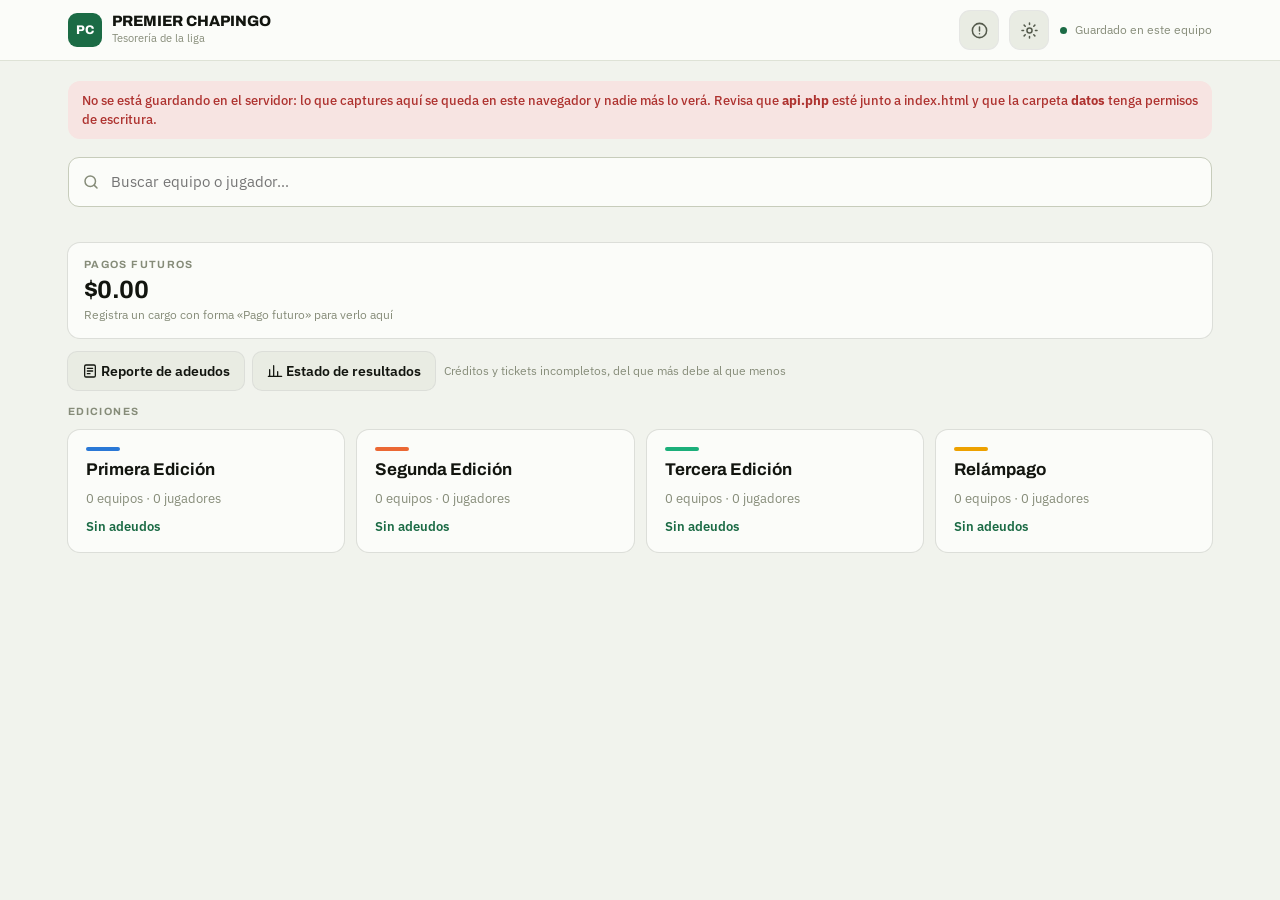
==== commit f7464761: "definitiva 141026" ====
--- a/arbitrajes/index.html
+++ b/arbitrajes/index.html
@@ -292,6 +292,37 @@
 .ticket .sign{margin-top:7mm;border-top:1px solid #000;text-align:center;font-size:8px;padding-top:1mm}
 .ticketbox{background:var(--surface-2);padding:16px;border-radius:11px;display:flex;justify-content:center}
 #print-area{display:none}
+.yo-chip{font-size:12px;font-weight:600;padding:0 4px}
+.abn span{white-space:nowrap}
+.abn{display:flex;flex-direction:column;gap:2px;margin-top:4px;font-size:11px;color:var(--ink-2);text-align:right}
+.abn .lnk{border:0;background:none;color:var(--bad);cursor:pointer;font-size:11px;padding:0 2px}
+/* ---------- reporte de adeudos (carta) ---------- */
+.rep{font-family:Arial,Helvetica,sans-serif;color:#000;background:#fff;font-size:10.5pt;line-height:1.3}
+.rep h1{font-size:15pt;margin:0 0 2pt}
+.rep .rep-sub{font-size:9.5pt;color:#444;margin-bottom:8pt}
+.rep .rep-tot{display:flex;gap:18pt;flex-wrap:wrap;border:1.5pt solid #000;padding:6pt 9pt;margin:6pt 0 10pt}
+.rep .rep-tot b{font-size:13pt}
+.rep table{width:100%;border-collapse:collapse;margin:0 0 4pt}
+.rep th,.rep td{border-bottom:.6pt solid #bbb;padding:2.5pt 4pt;text-align:left;vertical-align:top}
+.rep th{font-size:8.5pt;text-transform:uppercase;letter-spacing:.04em;border-bottom:1pt solid #000}
+.rep .n{text-align:right;white-space:nowrap;font-variant-numeric:tabular-nums}
+.rep h2{font-size:11.5pt;margin:12pt 0 3pt;padding:3pt 6pt;background:#e9e9e9;display:flex;justify-content:space-between;break-after:avoid}
+.rep tr.rep-eq td{font-weight:700;border-top:1pt solid #000;background:#f6f6f6}
+.rep tr.rep-tk td{font-size:9.5pt;color:#222}
+.rep tr.rep-tk td:first-child{padding-left:14pt}
+.rep tr{break-inside:avoid}
+.rep .rep-pie{margin-top:14pt;font-size:8.5pt;color:#555}
+.rep .rep-tot.rep-nc{border:1pt dashed #555;margin-top:-4pt}
+.rep .rep-tot.rep-nc b{font-size:11.5pt}
+.rep tr.rep-sum td{font-weight:700;border-top:1pt solid #000;border-bottom:1pt solid #000;background:#f6f6f6}
+.rep tr.rep-mv td{font-size:8.5pt}
+.rep tr.rep-mv td.nw{white-space:nowrap}
+.rep tr.rep-nr td{color:#666;font-style:italic}
+.rep table.rep-res{border:1.5pt solid #000;margin:6pt 0 10pt}
+.rep table.rep-res td{padding:3pt 8pt}
+.rep tr.rep-sec td{font-weight:700;font-size:9pt;letter-spacing:.05em;background:#e9e9e9;border-bottom:1pt solid #000}
+.rep tr.rep-neto td{font-weight:700;font-size:13pt;border-top:1.5pt solid #000;border-bottom:0}
+.rep-prev{max-height:60vh;overflow:auto;border:1px solid var(--line);border-radius:10px;padding:14px;background:#fff}
 @media print{
   @page{size:58mm auto;margin:0}
   body{background:#fff}
@@ -319,6 +350,49 @@
 .savedot{width:7px;height:7px;border-radius:50%;background:var(--good);flex:none}
 .savedot.dirty{background:var(--warn)}
 .banner{background:var(--warn-soft);color:var(--warn);border-radius:var(--r);padding:10px 14px;font-size:12.5px;font-weight:500}
+/* ---------- desglose por categoría y grupos (27-sep-2026) ---------- */
+.dg{display:flex;flex-direction:column;gap:3px;margin-top:4px;width:100%;font-size:12px}
+.dg-t{display:flex;justify-content:space-between;gap:8px;margin-top:6px;padding-top:6px;border-top:1px solid var(--line);font-weight:700;color:var(--ink);font-size:12.5px}
+.dg-t:first-child{border-top:0;padding-top:0;margin-top:2px}
+.dg-r{display:flex;justify-content:space-between;gap:8px;color:var(--ink-2)}
+.dg-r.neg .num{color:var(--bad);font-weight:600}
+.dg-caj{display:flex;justify-content:space-between;gap:8px;margin-top:3px;font-weight:600;color:var(--ink)}
+.dg-f{display:flex;flex-wrap:wrap;gap:2px 10px;color:var(--muted);font-size:11.5px}
+.dg-f b{color:var(--ink-2);font-weight:600}
+.dg-fut{color:var(--apro)}
+.tile.fut{box-shadow:0 0 0 1.5px var(--apro)}
+.tile.fut .v{color:var(--apro)}
+/* ---------- servicios y utilidad por categoría (29-sep-2026) ---------- */
+.srv{border-radius:var(--r);padding:14px 14px 16px;margin:16px 0}
+.srv-h{display:flex;align-items:baseline;gap:10px;flex-wrap:wrap;margin:0 2px 11px}
+.srv-h b{font-family:"Archivo",sans-serif;font-size:15px;letter-spacing:-.01em}
+.srv-h span{font-size:11.5px}
+.srv .tiles{grid-template-columns:repeat(auto-fit,minmax(165px,1fr))}
+.srv .tile{box-shadow:none}
+.srv-real{background:var(--accent-soft);box-shadow:inset 4px 0 0 var(--accent)}
+.srv-real .srv-h b{color:var(--accent)}
+.srv-real .tile{background:var(--surface);border-top:3px solid var(--accent)}
+.srv-fut{background:var(--apro-soft);box-shadow:inset 4px 0 0 var(--apro)}
+.srv-fut .srv-h b{color:var(--apro)}
+.srv-fut .tile{background:var(--surface);border-top:3px solid var(--apro)}
+.srv .tile.in .v{color:var(--good)}
+.srv .tile.out .v{color:var(--bad)}
+.srv-real .tile.ut{background:var(--accent);color:var(--accent-ink);border-top-color:var(--accent)}
+.srv-fut .tile.ut{background:var(--apro);color:#fff;border-top-color:var(--apro)}
+.srv .tile.ut .eyebrow,.srv .tile.ut .m{color:inherit;opacity:.82}
+.srv .tile.ut .v{color:inherit}
+.srv .tile.ut.perd{background:var(--bad);color:var(--on-bad);border-top-color:var(--bad)}
+.dg-card{margin:14px 0}
+.tabla-x{overflow-x:auto;-webkit-overflow-scrolling:touch}
+.dg-tabla{width:100%;border-collapse:collapse;font-size:13px;min-width:520px}
+.dg-tabla th,.dg-tabla td{padding:8px 10px;border-bottom:1px solid var(--line);text-align:left}
+.dg-tabla th{font-size:11px;text-transform:uppercase;letter-spacing:.06em;color:var(--muted);font-weight:700}
+.dg-tabla .num{text-align:right;font-variant-numeric:tabular-nums}
+.grupo-t{grid-column:1/-1;display:flex;align-items:baseline;gap:12px;margin:10px 0 0;padding-bottom:6px;border-bottom:2px solid var(--accent)}
+.grupo-t b{font-family:"Archivo",sans-serif;font-size:17px;text-transform:uppercase;letter-spacing:.04em}
+.grupo-t .muted{font-size:12.5px}
+.pill.gr{background:var(--accent-soft);color:var(--accent)}
+.pill.gr-B{background:var(--apro-soft);color:var(--apro)}
 </style>
 
 </head>
@@ -415,6 +489,49 @@
   return S.equipos.filter(function(e){ return equipoEnAmbito(e, f); });
 }
 function movsDe(id){ return S.movs.filter(function(m){ return m.equipoId===id; }); }
+/* ==========================================================================
+   ABONOS CON FECHA (29-sep-2026)
+   Cada pago a un ticket se guarda en m.abonos [{id,fecha,hora,monto,forma,cajero,entrego,nota}].
+   m.recibido sigue siendo la SUMA de los abonos (todo lo que ya lee recibido sigue igual).
+   Tickets viejos sin abonos: lo recibido cuenta como un solo pago en la fecha del ticket.
+   ========================================================================== */
+var FORMAS_ABONO = ['Efectivo','Transferencia','Tarjeta'];
+function abonosDe(m){
+  if(Array.isArray(m.abonos) && m.abonos.length) return m.abonos;
+  var r = Number(m.recibido)||0;
+  return r > 0.009 ? [{id:'ini-'+m.id, fecha:m.fecha, hora:m.hora||'', monto:r, forma:m.forma||'Efectivo',
+                       cajero:m.cajero||'', entrego:m.entrego||'', inicial:true}] : [];
+}
+function tieneAbonos(m){ return Array.isArray(m.abonos) && m.abonos.some(function(a){ return !a.inicial; }); }
+function recalcularRecibido(m){
+  m.recibido = Math.round(m.abonos.reduce(function(t,a){ return t + (Number(a.monto)||0); }, 0)*100)/100;
+}
+function registrarAbono(m, a){
+  if(!Array.isArray(m.abonos) || !m.abonos.length){
+    m.abonos = abonosDe(m).map(function(x){ var y = {}; Object.keys(x).forEach(function(k){ y[k]=x[k]; }); y.id = uid('a'); return y; });
+  }
+  a.id = uid('a'); m.abonos.push(a); recalcularRecibido(m);
+  visiblePorCobro(m);
+  return a;
+}
+function quitarAbono(m, aid){
+  if(!Array.isArray(m.abonos)) return;
+  m.abonos = m.abonos.filter(function(a){ return a.id !== aid; });
+  recalcularRecibido(m);
+  if(!m.abonos.length) delete m.abonos;
+}
+/* Ticket oculto al capitán: sigue contando en Tesorería, pero el portal de capitanes no lo muestra ni lo suma. */
+function ocultoCap(m){ return !!(m && m.ocultoCapitan); }
+/* Tickets automáticos de «Busca un rival» (30-sep-2026): nacen ocultos al capitán y se hacen
+   visibles en cuanto se registra un pago. Si alguien cambia la visibilidad a mano, se respeta. */
+function ocultoHastaCobro(m){ return !!(m && m.auto && m.auto.ocultoHastaCobro === true); }
+function visiblePorCobro(m){
+  if(ocultoHastaCobro(m) && (Number(m.recibido)||0) > 0.009){ delete m.ocultoCapitan; m.auto.ocultoHastaCobro = false; }
+}
+function visibilidadManual(m){ if(m && m.auto && m.auto.ocultoHastaCobro !== undefined) m.auto.ocultoHastaCobro = false; }
+function pillOculto(m){ return ocultoCap(m)? (ocultoHastaCobro(m)
+  ? ' <span class="pill nt" title="Ticket del match: el capitán lo verá en cuanto se registre un pago. En Tesorería sí cuenta.">Oculto hasta cobrar</span>'
+  : ' <span class="pill nt" title="El capitán no ve este ticket y no suma en su estado de cuenta. En Tesorería sí cuenta.">Oculto al capitán</span>') : ''; }
 function saldoEquipo(id){
   var t=0; S.movs.forEach(function(m){ if(m.equipoId===id) t += (Number(m.importe)||0)-(Number(m.recibido)||0); });
   return t;
@@ -430,6 +547,188 @@
   return {equipos:eqs.length, cobrado:cob, deben:deb, jugadores:jug};
 }
 function totCobrado(f){ var t=0; equiposDe(f).forEach(function(e){ t+=cobradoEquipo(e.id); }); return t; }
+
+/* ==========================================================================
+   DESGLOSE POR CATEGORÍA (27-sep-2026)
+   Por cobrar  → separado en arbitrajes, inscripciones y otros (sin pagos futuros).
+   Pago futuro → forma de pago nueva: el cargo queda registrado y se cobrará después.
+   Cobrado     → por quien recibió (Adán, Liga Premier Administración…) y por forma.
+   Todo se deriva de los movimientos; no se guarda nada calculado.
+   ========================================================================== */
+var FORMAS_PAGO = ['Efectivo','Transferencia','Tarjeta','Crédito','Pago futuro'];
+var FORMA_FUTURO = 'Pago futuro';
+var CAJEROS_FIJOS = ['Adán','Liga Premier Administración'];
+function tipoConcepto(m){
+  var n = norm(m.concepto);
+  if(n.indexOf('arbitraje')>=0) return 'arb';
+  if(n.indexOf('inscrip')>=0) return 'ins';
+  return 'otr';
+}
+function nombreCajero(c){
+  var n = norm(c).replace(/\s+/g,' ').trim();
+  if(n==='adan') return 'Adán';
+  if(n==='premier league administracion' || n==='liga premier administracion' || n==='premier league administración') return 'Liga Premier Administración';
+  return String(c||'').trim() || 'Sin registrar';
+}
+function desglose(f){
+  var ids = {}; equiposDe(f).forEach(function(e){ ids[e.id]=1; });
+  var d = {pend:{arb:0,ins:0,otr:0,tot:0}, futuro:0, futuroN:0, cob:{}, cobTot:0};
+  CAJEROS_FIJOS.forEach(function(k){ d.cob[k] = {Efectivo:0, Transferencia:0, 'Crédito':0, Tarjeta:0, otro:0, tot:0}; });
+  S.movs.forEach(function(m){
+    if(!ids[m.equipoId]) return;
+    var imp = Number(m.importe)||0, rec = Number(m.recibido)||0, p = imp-rec;
+    if(p > 0.009){
+      if(m.forma===FORMA_FUTURO){ d.futuro += p; d.futuroN++; }
+      else { d.pend[tipoConcepto(m)] += p; d.pend.tot += p; }
+    }
+    function caja(k){ return d.cob[k] || (d.cob[k] = {Efectivo:0, Transferencia:0, 'Crédito':0, Tarjeta:0, otro:0, tot:0}); }
+    if(m.forma==='Crédito' && p > 0.009) caja(nombreCajero(m.cajero))['Crédito'] += p;   /* otorgado a crédito, aún sin cobrar */
+    abonosDe(m).forEach(function(a){
+      var v = Number(a.monto)||0; if(v <= 0.009) return;
+      var c = caja(nombreCajero(a.cajero));
+      if(a.forma==='Efectivo' || a.forma==='Transferencia' || a.forma==='Tarjeta') c[a.forma] += v;
+      else if(!a.forma) c.Efectivo += v;
+      else c.otro += v;                                  /* pago viejo registrado sobre un cargo a crédito / pago futuro */
+      c.tot += v; d.cobTot += v;
+    });
+  });
+  return d;
+}
+/* ==========================================================================
+   SERVICIOS Y UTILIDAD POR CATEGORÍA (29-sep-2026)
+   Sólo tickets de ARBITRAJE recibidos por «Premier league Administración».
+   · Realizado: forma Efectivo o Transferencia (no Crédito, Tarjeta ni Pago futuro); suma lo recibido.
+   · A futuro : forma «Pago futuro»; suma lo que falta por cobrar.
+   Cada partido son 2 tickets → servicio = (tickets ÷ 2) × tarifa.
+   ========================================================================== */
+var TARIFAS_SERVICIO = {arbitro:140, supervision:50, admin:100};
+var CAJERO_SERVICIOS = 'Liga Premier Administración';
+function serviciosCategoria(f){
+  var ids = {}; equiposDe(f).forEach(function(e){ ids[e.id]=1; });
+  var r = {real:{monto:0, n:0}, fut:{monto:0, n:0}};
+  S.movs.forEach(function(m){
+    if(!ids[m.equipoId] || tipoConcepto(m)!=='arb') return;
+    var imp = Number(m.importe)||0, rec = Number(m.recibido)||0, cash = 0;
+    abonosDe(m).forEach(function(a){
+      if((a.forma==='Efectivo' || a.forma==='Transferencia') && nombreCajero(a.cajero)===CAJERO_SERVICIOS) cash += Number(a.monto)||0;
+    });
+    if(cash > 0.009){ r.real.monto += cash; r.real.n++; }
+    if(m.forma===FORMA_FUTURO && nombreCajero(m.cajero)===CAJERO_SERVICIOS){
+      var p = imp - rec;
+      if(p > 0.009){ r.fut.monto += p; if(cash <= 0.009) r.fut.n++; }   /* un ticket no se cuenta dos veces */
+    }
+  });
+  [r.real, r.fut].forEach(function(x){
+    x.partidos = x.n/2;
+    x.arbitro = x.partidos*TARIFAS_SERVICIO.arbitro;
+    x.supervision = x.partidos*TARIFAS_SERVICIO.supervision;
+    x.admin = x.partidos*TARIFAS_SERVICIO.admin;
+    x.utilidad = x.monto - x.arbitro - x.supervision - x.admin;
+  });
+  return r;
+}
+function htmlServicios(r){
+  function txtPart(x){ var p = x.partidos; return x.n+' ticket'+(x.n===1?'':'s')+' · '+(p%1? p.toFixed(1) : p)+' partido'+(p===1?'':'s'); }
+  function base(x, t){ return txtPart(x)+' × '+mxn0(t); }
+  function ut(x){ return x.utilidad<-0.009? 'ut perd' : 'ut'; }
+  var a = r.real, b = r.fut;
+  return '<div class="srv srv-real"><div class="srv-h"><b>Arbitrajes · realizado a la fecha</b>'
+   + '<span class="muted">Efectivo y transferencia recibidos por Premier league Administración</span></div><div class="tiles">'
+   + tile('Arbitrajes cobrados', mxn(a.monto), txtPart(a), 'in')
+   + tile('Servicio de árbitro', mxn(a.arbitro), base(a, TARIFAS_SERVICIO.arbitro), 'out')
+   + tile('Servicio de supervisión', mxn(a.supervision), base(a, TARIFAS_SERVICIO.supervision), 'out')
+   + tile('Servicio de admin. y coordinación', mxn(a.admin), base(a, TARIFAS_SERVICIO.admin), 'out')
+   + tile('Utilidad', mxn(a.utilidad), 'Cobrado − servicios pagados', ut(a))
+   + '</div></div>'
+   + '<div class="srv srv-fut"><div class="srv-h"><b>Arbitrajes · a futuro</b>'
+   + '<span class="muted">Tickets «Pago futuro» recibidos por Premier league Administración</span></div><div class="tiles">'
+   + tile('Pagos futuros', mxn(b.monto), txtPart(b), 'in')
+   + tile('Árbitro a futuro', mxn(b.arbitro), base(b, TARIFAS_SERVICIO.arbitro), 'out')
+   + tile('Supervisión a futuro', mxn(b.supervision), base(b, TARIFAS_SERVICIO.supervision), 'out')
+   + tile('Admin. y coordinación a futuro', mxn(b.admin), base(b, TARIFAS_SERVICIO.admin), 'out')
+   + tile('Utilidad a futuro', mxn(b.utilidad), 'Pagos futuros − servicios por pagar', ut(b))
+   + '</div></div>';
+}
+function cajerosOrden(d){
+  return Object.keys(d.cob).filter(function(k){
+    var c = d.cob[k]; return CAJEROS_FIJOS.indexOf(k)>=0 || c.tot>0.009 || c['Crédito']>0.009;
+  }).sort(function(a,b){
+    var ia = CAJEROS_FIJOS.indexOf(a), ib = CAJEROS_FIJOS.indexOf(b);
+    if(ia<0) ia = 99; if(ib<0) ib = 99;
+    return ia-ib || a.localeCompare(b,'es');
+  });
+}
+/* Desglose compacto para las tarjetas de categoría (dentro de un botón: sólo <span>). */
+function htmlDesglose(d){
+  function fila(lbl, v, cls){ return '<span class="dg-r'+(cls? ' '+cls:'')+'"><span>'+esc(lbl)+'</span><span class="num">'+esc(mxn0(v))+'</span></span>'; }
+  var h = '<span class="dg">'
+   + '<span class="dg-t">Por cobrar <b class="num">'+esc(mxn0(d.pend.tot))+'</b></span>'
+   + fila('Arbitrajes', d.pend.arb, d.pend.arb>0? 'neg':'')
+   + fila('Inscripciones', d.pend.ins, d.pend.ins>0? 'neg':'')
+   + (d.pend.otr>0.009? fila('Otros cargos', d.pend.otr, 'neg') : '')
+   + '<span class="dg-t">Cobrado <b class="num">'+esc(mxn0(d.cobTot))+'</b></span>';
+  cajerosOrden(d).forEach(function(k){
+    var c = d.cob[k];
+    h += '<span class="dg-caj"><span class="dg-cn">Recibió '+esc(k)+'</span><span class="num">'+esc(mxn0(c.tot))+'</span></span>'
+       + '<span class="dg-f">'
+       + ['Efectivo','Transferencia','Crédito','Tarjeta'].map(function(x){
+           return '<span>'+esc(x)+' <b class="num">'+esc(mxn0(c[x]))+'</b></span>'; }).join('')
+       + (c.otro>0.009? '<span>Abonos <b class="num">'+esc(mxn0(c.otro))+'</b></span>' : '')
+       + '</span>';
+  });
+  if(d.futuro>0.009) h += '<span class="dg-t dg-fut">Pagos futuros <b class="num">'+esc(mxn0(d.futuro))+'</b></span>';
+  return h + '</span>';
+}
+/* Tabla completa (vista de la categoría). */
+function tablaCobrado(d){
+  var cols = ['Efectivo','Transferencia','Crédito','Tarjeta'];
+  var hayOtro = cajerosOrden(d).some(function(k){ return d.cob[k].otro>0.009; });
+  var filas = cajerosOrden(d).map(function(k){
+    var c = d.cob[k];
+    return '<tr><td><b>'+esc(k)+'</b></td>'
+      + cols.map(function(x){ return '<td class="num">'+esc(mxn(c[x]))+'</td>'; }).join('')
+      + (hayOtro? '<td class="num">'+esc(mxn(c.otro))+'</td>' : '')
+      + '<td class="num"><b>'+esc(mxn(c.tot))+'</b></td></tr>';
+  }).join('');
+  return '<div class="card dg-card"><div class="row" style="margin-bottom:10px"><span class="eyebrow">Cobrado · quién recibió y cómo</span></div>'
+   + '<div class="tabla-x"><table class="dg-tabla"><thead><tr><th>Recibió</th>'
+   + cols.map(function(x){ return '<th class="num">'+esc(x)+'</th>'; }).join('')
+   + (hayOtro? '<th class="num">Abonos</th>' : '') + '<th class="num">Total recibido</th></tr></thead><tbody>'+filas+'</tbody></table></div>'
+   + '<div class="muted" style="font-size:11.5px;margin-top:8px">«Crédito» es lo que esa persona registró a crédito y todavía no se cobra '
+   + '(no es dinero recibido, por eso no suma al total). Los pagos futuros se muestran aparte.</div></div>';
+}
+
+/* ==========================================================================
+   GRUPOS A / B (Primera y Segunda) — 27-sep-2026
+   equipo.grupo: 'A' | 'B' | '' (sin grupo, fijado a mano). Si no existe, en la
+   Tercera Edición se asigna una sola vez con la lista de la mesa directiva
+   (Grupo A por nombre; el resto de la categoría, Grupo B).
+   ========================================================================== */
+var GRUPOS_A = {
+  primera: ['blackkaiser','raniza','lomecan','chapitudos','corinthians','ranfers','teamsix','barcaguama','secierradobleteo','cuervos'],
+  segunda: ['realsam','pavosdelinfierno','masturbanda','verracos','armage','puercoaran','downchester','erome']
+};
+function claveNom(x){ return norm(x).replace(/[^a-z0-9]/g,''); }
+function catConGrupos(e){
+  var c = claveNom(nom(S.categorias, e.categoriaId));
+  return (c==='primera' || c==='segunda') ? c : '';
+}
+function grupoAuto(e){
+  var c = catConGrupos(e), k = claveNom(e.nombre);
+  if(!c) return '';
+  return GRUPOS_A[c].some(function(p){ return k.indexOf(p)>=0; }) ? 'A' : 'B';
+}
+function asignarGrupos(){
+  var n = 0;
+  S.equipos.forEach(function(e){
+    if(e.grupo !== undefined && e.grupo !== null) return;
+    if(!catConGrupos(e) || claveNom(nom(S.ediciones, e.edicionId)).indexOf('tercera') < 0) return;
+    e.grupo = grupoAuto(e); n++;
+  });
+  return n;
+}
+function grupoDe(e){ return catConGrupos(e) && (e.grupo==='A' || e.grupo==='B') ? e.grupo : ''; }
+function pillGrupo(e){ var g = grupoDe(e); return g? '<span class="pill gr gr-'+g+'">Grupo '+g+'</span>' : ''; }
 function totGastos(f){ return totalGastos(f); }
 
 /* ==========================================================================
@@ -568,12 +867,14 @@
       entra:0, sale:Number(g.monto)||0, tkG:g.id});
   });
   if(nm) S.movs.forEach(function(m){
-    var r = Number(m.recibido)||0;
-    if(r<=0 || norm(m.cajero).trim()!==nm) return;
     var e = byId(S.equipos, m.equipoId) || {nombre:'—'};
-    out.push({fecha:m.fecha, hora:m.hora||'', tipo:'Ingreso', folio:folioTxt(m.folio),
-      concepto:m.concepto||'Cobro', detalles:'Cobrado a '+e.nombre,
-      entra:r, sale:0, tk:m.id});
+    abonosDe(m).forEach(function(a){
+      var r = Number(a.monto)||0;
+      if(r<=0 || norm(a.cajero).trim()!==nm) return;
+      out.push({fecha:a.fecha||m.fecha, hora:a.hora||'', tipo:a.inicial? 'Ingreso':'Abono', folio:folioTxt(m.folio),
+        concepto:(a.inicial? '' : 'Abono · ')+(m.concepto||'Cobro'), detalles:'Cobrado a '+e.nombre,
+        entra:r, sale:0, tk:m.id});
+    });
   });
   return out.sort(function(a,b){
     return String(a.fecha+a.hora).localeCompare(String(b.fecha+b.hora)) || String(a.folio).localeCompare(String(b.folio));
@@ -803,7 +1104,7 @@
   return migrar(j);
 }
 
-function marcar(){ dirty=true; clearTimeout(timer); timer=setTimeout(guardar,1200); pintarBarraGuardado(); }
+function marcar(){ asignarGrupos(); dirty=true; clearTimeout(timer); timer=setTimeout(guardar,1200); pintarBarraGuardado(); }
 
 function guardar(){
   clearTimeout(timer);
@@ -852,6 +1153,18 @@
   }).catch(function(){});
 }
 
+/* Persona de la mesa directiva en sesión (un solo acceso, 30-sep-2026). */
+var YO = {usuario:'', nombre:''};
+function firma(){ return YO.nombre || YO.usuario || ''; }
+function irAlPanel(){
+  pedir('pase_panel', {}).then(function(r){
+    if(!r || !r.ok || !r.pase){ alertaSimple((r && r.error) || 'No se pudo abrir el panel.'); return; }
+    var f = document.createElement('form'); f.method = 'post'; f.action = r.url;
+    var i = document.createElement('input'); i.type = 'hidden'; i.name = 'pase'; i.value = r.pase;
+    f.appendChild(i); document.body.appendChild(f); f.submit();
+  }).catch(function(){ alertaSimple('No se pudo contactar al servidor.'); });
+}
+function alertaSimple(t){ modal('Aviso', el('<div><p style="margin:0 0 14px">'+esc(t)+'</p></div>'), 'slim'); }
 function pintarBarraGuardado(error){
   var n = document.getElementById('savebar'); if(!n) return;
   var txt = guardando ? 'Guardando…'
@@ -862,10 +1175,13 @@
   n.innerHTML = '<span class="savedot'+(dirty||error?' dirty':'')+'"></span>'
    + '<span class="muted" style="font-size:12px">'+esc(txt)+'</span>'
    + ((dirty||error)? ' <button class="btn sm primary" id="btn-guardar">Guardar</button>':'')
-   + (modoLocal? '' : ' <button class="btn ghost sm" id="btn-salir">Salir</button>');
+   + (modoLocal? '' : (firma()? ' <span class="muted yo-chip" title="Sesión personal">'+esc(firma())+'</span>' : '')
+       + ' <button class="btn ghost sm" id="btn-panel" title="Abrir el panel de administración con tu misma cuenta">Panel ↗</button>'
+       + ' <button class="btn ghost sm" id="btn-salir">Salir</button>');
   var b=document.getElementById('btn-guardar'); if(b) b.onclick = guardar;
   var x=document.getElementById('btn-salir');
   if(x) x.onclick = function(){ pedir('salir').then(function(){ location.reload(); }).catch(function(){ location.reload(); }); };
+  var pn=document.getElementById('btn-panel'); if(pn) pn.onclick = irAlPanel;
 }
 
 /* ---------- pantalla de acceso ---------- */
@@ -875,19 +1191,21 @@
    + '<div class="crest" style="width:46px;height:46px;font-size:16px;margin-bottom:16px">PC</div>'
    + '<h2>Tesorería Premier Chapingo</h2>'
    + '<p class="muted" style="font-size:13px;margin:6px 0 18px">Cobros, jugadores y saldos de la liga.</p>'
-   + '<input type="text" name="usuario" autocomplete="username" value="tesoreria" style="display:none" readonly>'
-   + '<label class="f"><span>Clave de acceso</span><input type="password" id="lg-p" name="clave" autocomplete="current-password" required></label>'
+   + '<label class="f"><span>Usuario</span><input type="text" id="lg-u" name="usuario" autocomplete="username" autocapitalize="none" spellcheck="false" required></label>'
+   + '<div style="height:10px"></div>'
+   + '<label class="f"><span>Contraseña</span><input type="password" id="lg-p" name="clave" autocomplete="current-password" required></label>'
+   + '<div class="muted" style="font-size:11.5px;margin-top:8px">La misma cuenta del panel de administración.</div>'
    + '<div style="height:12px"></div><button class="btn primary" style="width:100%" type="submit">Entrar</button>'
    + '<div id="lg-e" class="lgerr">'+esc(mensaje||'')+'</div></form></div>');
   document.body.appendChild(w);
-  var inp = w.querySelector('#lg-p'); inp.focus();
+  var inp = w.querySelector('#lg-p'), usr = w.querySelector('#lg-u'); usr.focus();
   w.querySelector('form').onsubmit = function(ev){
     ev.preventDefault();
     var btn = w.querySelector('button'); btn.disabled = true; btn.textContent='Verificando…';
-    pedir('login', {clave: inp.value}).then(function(r){
+    pedir('login', {usuario: usr.value, clave: inp.value}).then(function(r){
       btn.disabled = false; btn.textContent='Entrar';
-      if(r && r.ok){ w.remove(); arrancar(); }
-      else { w.querySelector('#lg-e').textContent = 'Clave incorrecta.'; inp.select(); }
+      if(r && r.ok){ if(r.yo) YO = r.yo; w.remove(); arrancar(); }
+      else { w.querySelector('#lg-e').textContent = (r && r.error) || 'Usuario o contraseña incorrectos.'; inp.select(); }
     }).catch(function(){
       btn.disabled = false; btn.textContent='Entrar';
       w.querySelector('#lg-e').textContent = 'No se pudo contactar al servidor.';
@@ -961,6 +1279,9 @@
 }
 function lk(vista){ return seccBloqueada(vista)? '<span class="lk">'+ico(I.candado)+'</span>' : ''; }
 function render(){
+  /* Dashboard, Gastos y Cuentas/transferencias se retiraron del menú (26-sep-2026).
+     Si una pestaña guardada apuntaba a ellas, se vuelve al inicio. Los datos no se tocan. */
+  if(U.vista==='dash'||U.vista==='gastos'||U.vista==='cuentas'){ U.vista='inicio'; U.ed=null; U.di=null; U.ra=null; U.ca=null; }
   saveUI();
   var nMul = personasConMulta(true).length;
   var root = document.getElementById('root');
@@ -968,9 +1289,6 @@
    + '<button class="brand" id="ir-inicio"><span class="crest">PC</span>'
    + '<span class="txt"><b>'+esc(S.liga.nombre)+'</b><span>Tesorería de la liga</span></span></button>'
    + '<span class="spacer"></span>'
-   + '<button class="ico'+(U.vista==='dash'?' on':'')+'" id="ir-dash" title="Dashboard" aria-label="Dashboard">'+ico(I.grafica)+lk('dash')+'</button>'
-   + '<button class="ico'+(U.vista==='gastos'?' on':'')+'" id="ir-gastos" title="Gastos" aria-label="Gastos">'+ico(I.gasto)+lk('gastos')+'</button>'
-   + '<button class="ico'+(U.vista==='cuentas'?' on':'')+'" id="ir-cuentas" title="Cuentas y transferencias" aria-label="Cuentas y transferencias">'+ico(I.transfer)+lk('cuentas')+'</button>'
    + '<button class="ico'+(U.vista==='multas'?' on':'')+'" id="ir-multas" title="Multas de jugadores" aria-label="Multas de jugadores">'
    + ico(I.multa)+lk('multas')+(nMul? '<span class="badge num">'+(nMul>99?'99+':nMul)+'</span>':'')+'</button>'
    + '<button class="ico'+(U.vista==='cat'?' on':'')+'" id="ir-cat" title="Catálogo" aria-label="Catálogo">'+ico(I.config)+lk('cat')+'</button>'
@@ -978,9 +1296,6 @@
    + '</div>' + migas() + '</div><main><div class="view" id="view"></div></main>';
 
   root.querySelector('#ir-inicio').onclick = function(){ irA('inicio',{ed:null,di:null,ra:null,ca:null}); };
-  root.querySelector('#ir-dash').onclick   = function(){ conAdmin('dash',  function(){ irA('dash'); }); };
-  root.querySelector('#ir-gastos').onclick = function(){ conAdmin('gastos',function(){ irA('gastos'); }); };
-  root.querySelector('#ir-cuentas').onclick= function(){ conAdmin('cuentas',function(){ irA('cuentas'); }); };
   root.querySelector('#ir-cat').onclick    = function(){ conAdmin('cat',   function(){ irA('cat'); }); };
   root.querySelector('#ir-multas').onclick = function(){ conAdmin('multas',function(){ irA('multas'); }); };
   root.querySelectorAll('[data-miga]').forEach(function(b){
@@ -1052,8 +1367,29 @@
   inp.oninput = function(){ U.q = inp.value; pintarResultados(res); zona.style.display = U.q.trim()? 'none':''; };
   inp.onkeydown = function(e){ if(e.key==='Escape'){ inp.value=''; U.q=''; pintarResultados(res); zona.style.display=''; } };
 
-  var zona = el('<div><div class="eyebrow" style="margin:6px 0 10px">Ediciones</div><div class="nivel" id="eds"></div></div>');
+  var zona = el('<div><div id="fut-glob"></div>'
+    + '<div class="row" style="margin:0 0 14px"><button class="btn" id="ir-adeudos">'+ico(I.cargo)+' Reporte de adeudos</button>'
+    + '<button class="btn" id="ir-resultados">'+ico(I.grafica)+' Estado de resultados</button>'
+    + '<span class="muted" style="font-size:12px">Créditos y tickets incompletos, del que más debe al que menos</span></div>'
+    + '<div class="eyebrow" style="margin:6px 0 10px">Ediciones</div><div class="nivel" id="eds"></div></div>');
   v.appendChild(zona);
+  zona.querySelector('#ir-adeudos').onclick = abrirReporteAdeudos;
+  zona.querySelector('#ir-resultados').onclick = function(){ conAdmin('dash', abrirEstadoResultados); };
+  (function(){
+    var t = 0, n = 0, porEd = {};
+    S.movs.forEach(function(m){
+      if(m.forma!==FORMA_FUTURO) return;
+      var p = (Number(m.importe)||0)-(Number(m.recibido)||0); if(p<=0.009) return;
+      t += p; n++;
+      var e = byId(S.equipos, m.equipoId); var k = e? nom(S.ediciones, e.edicionId) : 'Sin equipo';
+      porEd[k] = (porEd[k]||0) + p;
+    });
+    zona.querySelector('#fut-glob').appendChild(el('<div class="tiles" style="margin-bottom:14px">'
+      + tile('Pagos futuros', mxn(t), n? n+' cargo'+(n===1?'':'s')+' por cobrar a futuro'
+          + (Object.keys(porEd).length>1? ' · '+Object.keys(porEd).map(function(k){ return k+' '+mxn0(porEd[k]); }).join(' · ') : '')
+          : 'Registra un cargo con forma «Pago futuro» para verlo aquí', t>0?'fut':'')
+      + '</div>'));
+  })();
   var g = zona.querySelector('#eds');
   S.ediciones.forEach(function(ed,i){
     var r = resumen({ed:ed.id});
@@ -1117,8 +1453,15 @@
      + (nivel==='ca' && claveDe(U.ed,U.di,U.ra,x.id)
         ? '<span class="cand">'+ico(bloqueada(U.ed,U.di,U.ra,x.id)? I.candado : I.abierto)
           + (bloqueada(U.ed,U.di,U.ra,x.id)? 'Protegida' : 'Abierta en esta sesión')+'</span>' : '')
-     + '<span class="deb" style="color:'+(r.deben>0?'var(--bad)':'var(--good)')+'">'
-     + (r.deben>0? 'Por cobrar '+esc(mxn0(r.deben)) : 'Sin adeudos')+'</span></button>');
+     + (nivel==='ca'
+        ? (function(){
+            var eqs = equiposDe(f), ga = 0, gb = 0;
+            eqs.forEach(function(e){ var g = grupoDe(e); if(g==='A') ga++; else if(g==='B') gb++; });
+            return (ga||gb? '<span class="mt">Grupo A: '+ga+' · Grupo B: '+gb+'</span>' : '') + htmlDesglose(desglose(f));
+          })()
+        : '<span class="deb" style="color:'+(r.deben>0?'var(--bad)':'var(--good)')+'">'
+          + (r.deben>0? 'Por cobrar '+esc(mxn0(r.deben)) : 'Sin adeudos')+'</span>')
+     + '</button>');
     c.onclick = function(){
       if(nivel==='di') irA('nivel',{di:x.id});
       else if(nivel==='ra') irA('nivel',{ra:x.id});
@@ -1136,15 +1479,32 @@
   if(bloqueada(U.ed, U.di, U.ra, U.ca)) return pantallaBloqueada(v);
   var f = {ed:U.ed, di:U.di, ra:U.ra, ca:U.ca};
   var eqs = equiposDe(f).slice().sort(function(a,b){ return a.nombre.localeCompare(b.nombre,'es'); });
-  var r = resumen(f);
+  var r = resumen(f), d = desglose(f);
   v.appendChild(el('<div class="tiles">'
    + tile('Equipos', String(r.equipos), r.jugadores+' jugadores registrados','')
-   + tile('Cobrado', mxn(r.cobrado), 'En esta categoría','')
-   + tile('Por cobrar', mxn(r.deben), r.deben>0?'Adeudo acumulado':'Todos al corriente', r.deben>0?'neg':'hero')
+   + tile('Cobrado', mxn(d.cobTot), 'En esta categoría','')
+   + tile('Por cobrar · arbitrajes', mxn(d.pend.arb), d.pend.arb>0?'Pendiente de arbitrajes':'Al corriente', d.pend.arb>0?'neg':'hero')
+   + tile('Por cobrar · inscripciones', mxn(d.pend.ins), d.pend.ins>0?'Pendiente de inscripciones':'Al corriente', d.pend.ins>0?'neg':'hero')
+   + (d.pend.otr>0.009? tile('Por cobrar · otros', mxn(d.pend.otr), 'Otros cargos pendientes','neg') : '')
+   + tile('Pagos futuros', mxn(d.futuro), d.futuroN? d.futuroN+' cargo'+(d.futuroN===1?'':'s')+' por cobrar a futuro' : 'Sin pagos futuros', d.futuro>0?'fut':'')
    + '</div>'));
+  v.appendChild(el('<div>'+htmlServicios(serviciosCategoria(f))+'</div>'));
+  v.appendChild(el(tablaCobrado(d)));
 
   var g = el('<div class="equipos"></div>'); v.appendChild(g);
-  eqs.forEach(function(e){ g.appendChild(tarjetaEquipo(e)); });
+  var conGrupo = eqs.some(function(e){ return grupoDe(e); });
+  if(conGrupo){
+    ['A','B',''].forEach(function(gr){
+      var sub = eqs.filter(function(e){ return grupoDe(e)===gr; });
+      if(!sub.length) return;
+      var deb = 0; sub.forEach(function(e){ var s = saldoEquipo(e.id); if(s>0) deb += s; });
+      g.appendChild(el('<div class="grupo-t"><b>'+(gr? 'Grupo '+gr : 'Sin grupo')+'</b><span class="muted">'
+        + sub.length+' equipo'+(sub.length===1?'':'s')+' · debe '+esc(mxn0(deb))+'</span></div>'));
+      sub.forEach(function(e){ g.appendChild(tarjetaEquipo(e)); });
+    });
+  } else {
+    eqs.forEach(function(e){ g.appendChild(tarjetaEquipo(e)); });
+  }
   if(claveDe(U.ed,U.di,U.ra,U.ca)){
     var bar = el('<div class="row"><span class="candado" style="width:30px;height:30px;border-radius:9px">'+ico(I.abierto)+'</span>'
      + '<span class="muted" style="font-size:12.5px">Entraste con la contraseña de esta categoría.</span>'
@@ -1171,7 +1531,7 @@
    + (s>0? ' · <b style="color:var(--bad)">debe '+esc(mxn0(s))+'</b>' : s<0? ' · a favor '+esc(mxn0(-s)) : '')
    + (e.obs? ' · <span title="'+esc(e.obs)+'">obs.</span>' : '')
    + '</div></div>'
-   + pillEstado(e)
+   + pillGrupo(e) + pillEstado(e)
    + '<button class="btn ghost solo" data-a="edit" title="Editar equipo" aria-label="Editar equipo">'+ico(I.editar)+'</button>'
    + '</div>'
    + '<div class="eq-acc cuatro">'
@@ -1242,7 +1602,13 @@
    + '<label class="f"><span>Disciplina</span>'+sel('x-di',S.disciplinas,e.disciplinaId)+'</label>'
    + '<label class="f"><span>Rama</span>'+sel('x-ra',S.ramas,e.ramaId)+'</label>'
    + '<label class="f"><span>Categoría</span>'+sel('x-ca',S.categorias,e.categoriaId)+'</label>'
+   + '<label class="f"><span>Grupo (Primera y Segunda)</span><select id="x-gr">'
+     + [['','Sin grupo'],['A','Grupo A'],['B','Grupo B']].map(function(o){
+         return '<option value="'+o[0]+'"'+((e.grupo||'')===o[0]?' selected':'')+'>'+o[1]+'</option>'; }).join('')
+   + '</select></label>'
    + '</div>'
+   + '<div class="muted" style="font-size:12px;margin-top:6px">El grupo define con quién puede buscar rival el capitán. '
+   + 'Sólo aplica en Primera y Segunda.</div>'
    + '<div class="muted" style="font-size:12px;margin-top:9px">Si lo cambias de lugar se lleva sus '
    + nj+' jugador'+(nj===1?'':'es')+' y sus '+nm+' movimiento'+(nm===1?'':'s')+'.</div>'
    + '<div style="height:18px"></div><div class="row">'
@@ -1260,6 +1626,7 @@
     e.disciplinaId = b.querySelector('#x-di').value;
     e.ramaId = b.querySelector('#x-ra').value;
     e.categoriaId = b.querySelector('#x-ca').value;
+    e.grupo = b.querySelector('#x-gr').value;
     cerrarModal(); marcar();
     irA('equipos',{ed:e.edicionId, di:e.disciplinaId, ra:e.ramaId, ca:e.categoriaId});
   };
@@ -1598,7 +1965,7 @@
    + '<label class="f"><span>Importe del cargo</span><input id="m-imp" type="number" step="0.01" inputmode="decimal" value="'+(pre? pre.importe : (m? m.importe : (conceptos[0]?conceptos[0].monto:0)))+'"></label>'
    + '<label class="f"><span>Recibido</span><input id="m-rec" type="number" step="0.01" inputmode="decimal" value="'+(pre? pre.importe : (m? m.recibido : (conceptos[0]?conceptos[0].monto:0)))+'"></label>'
    + '<label class="f"><span>Forma de pago</span><select id="m-for">'
-     + ['Efectivo','Transferencia','Tarjeta','Crédito'].map(function(x){ return '<option'+(m&&m.forma===x?' selected':'')+'>'+x+'</option>'; }).join('')+'</select></label>'
+     + FORMAS_PAGO.map(function(x){ return '<option'+(m&&m.forma===x?' selected':'')+'>'+x+'</option>'; }).join('')+'</select></label>'
    + '<label class="f"><span>Fecha</span><input id="m-fec" type="date" value="'+esc(m? m.fecha : hoy())+'"></label>'
    + '<label class="f"><span>Entregó el dinero</span><input id="m-ent" list="l-ent" value="'+esc(m? (m.entrego||'') : (e.encargado||''))+'" placeholder="Quién paga por el equipo">'
      + '<datalist id="l-ent">'+[e.encargado].concat((e.jugadores||[]).map(function(j){return j.nombre;}))
@@ -1609,10 +1976,12 @@
    + '<label class="f"><span>Jornada (opcional)</span><select id="m-jor">'+optsJornada(m? m.jornada : '', 'Sin jornada')+'</select></label>'
    + '<label class="f"><span>Rival (opcional)</span><select id="m-riv"><option value="">Sin partido</option>'
      + equiposDe({ed:e.edicionId, di:e.disciplinaId, ra:e.ramaId, ca:e.categoriaId})
-        .filter(function(x){ return x.id!==e.id; })
+        .filter(function(x){ return x.id!==e.id && (!grupoDe(e) || grupoDe(x)===grupoDe(e) || (m&&m.rivalId===x.id)); })
         .sort(function(a,b){ return a.nombre.localeCompare(b.nombre,'es'); })
         .map(function(x){ return '<option value="'+x.id+'"'+(m&&m.rivalId===x.id?' selected':'')+'>'+esc(x.nombre)+'</option>'; }).join('')
      + '</select></label>'
+   + '<label class="chk" style="grid-column:span 2"><input type="checkbox" id="m-vis"'+(m&&ocultoCap(m)?'':' checked')+'> Visible para el capitán'
+   + ' <span class="muted" style="font-weight:400;font-size:11.5px">(si lo desmarcas, el capitán no lo ve ni le suma en su estado de cuenta; en Tesorería sí cuenta)</span></label>'
    + '</div>'
    + '<div class="muted" style="font-size:11.5px;margin-top:8px">Jornada y rival son opcionales: sirven para calcular la '
    + 'ganancia real de cada partido. Si los dejas vacíos, el cobro cuenta en los totales de la liga pero no se asigna a ninguna jornada.</div>'
@@ -1623,6 +1992,12 @@
    + '<div class="row"><button class="btn" id="m-igual">Recibido = importe</button><button class="btn" id="m-cero">No recibí nada</button>'
    + '<span class="spacer"></span><button class="btn primary" id="m-ok">'+(m?'Guardar cambios':'Guardar e imprimir')+'</button></div></div>');
   modal(e.nombre, b, null, (pre? 'Cobro de multa individual · ' : m? 'Editar movimiento · ' : 'Generar cargo · ')+ruta(e));
+  if(m && tieneAbonos(m)){
+    var ri = b.querySelector('#m-rec'); ri.readOnly = true; ri.title = 'Se modifica con «Abonar» en el estado de cuenta';
+    b.querySelector('#m-igual').disabled = true; b.querySelector('#m-cero').disabled = true;
+    b.querySelector('.grid-f').insertAdjacentElement('afterend', el('<div class="banner" style="margin-top:10px">Este ticket tiene '
+      + m.abonos.length+' pagos registrados. Lo recibido se cambia con «Abonar» o quitando un abono en el estado de cuenta.</div>'));
+  }
   if(pre) b.querySelector('.grid-f').insertAdjacentElement('beforebegin',
     el('<div class="banner" style="margin-bottom:14px;background:var(--warn-soft);color:var(--warn)">'
       + 'Este cobro salda la multa individual de '+esc(pre.concepto.replace(/^.*— /,''))+'. '
@@ -1644,6 +2019,10 @@
     if(sel.value==='_otro') b.querySelector('#m-otro').focus();
   };
   imp.oninput = pintar; rec.oninput = pintar;
+  /* Pago futuro: el cargo se registra hoy y se cobra después (recibido = 0). */
+  b.querySelector('#m-for').onchange = function(){
+    if(this.value===FORMA_FUTURO){ rec.value = 0; pintar(); }
+  };
   b.querySelector('#m-igual').onclick = function(){ rec.value = imp.value; pintar(); };
   b.querySelector('#m-cero').onclick  = function(){ rec.value = 0; pintar(); };
   pintar();
@@ -1667,9 +2046,17 @@
       jornada: Number(b.querySelector('#m-jor').value)||0,
       rivalId: b.querySelector('#m-riv').value
     };
-    if(m){ Object.keys(datos).forEach(function(k){ m[k]=datos[k]; }); cerrarModal(); marcar(); render(); abrirEstado(id); }
+    var visCap = b.querySelector('#m-vis').checked;
+    if(!visCap) datos.ocultoCapitan = true;
+    if(m && tieneAbonos(m)) datos.recibido = m.recibido;
+    if(m && firma()){ datos.editadoPor = firma(); datos.editadoEn = hoy()+' '+ahora(); }
+    if(m){ var eraVisible = !ocultoCap(m);
+      Object.keys(datos).forEach(function(k){ m[k]=datos[k]; }); if(visCap) delete m.ocultoCapitan;
+      if(visCap !== eraVisible) visibilidadManual(m);
+      visiblePorCobro(m);
+      cerrarModal(); marcar(); render(); abrirEstado(id); }
     else {
-      datos.id = uid('m'); datos.folio = S.liga.folio++; datos.hora = ahora();
+      datos.id = uid('m'); datos.folio = S.liga.folio++; datos.hora = ahora(); if(firma()) datos.por = firma();
       if(pre && pre.jugadorId) datos.jugadorId = pre.jugadorId;
       S.movs.push(datos);
       if(pre && pre.jugadorId){
@@ -1692,16 +2079,24 @@
   ms.forEach(function(m){
     cargos += Number(m.importe)||0; rec += Number(m.recibido)||0;
     acum   += (Number(m.importe)||0)-(Number(m.recibido)||0);
-    filas += '<tr><td class="num muted">'+esc(fecha(m.fecha))+'</td>'
-      + '<td><b>'+esc(m.concepto)+'</b>'+(m.nota? '<br><span class="muted" style="font-size:11.5px">'+esc(m.nota)+'</span>':'')
+    filas += '<tr'+(ocultoCap(m)?' style="opacity:.72"':'')+'><td class="num muted">'+esc(fecha(m.fecha))+'</td>'
+      + '<td><b>'+esc(m.concepto)+'</b>'+pillOculto(m)
+      + ((m.por||m.editadoPor)? '<br><span class="muted" style="font-size:10.5px">'+(m.por? 'Registró '+esc(m.por):'')+(m.por&&m.editadoPor?' · ':'')+(m.editadoPor? 'editó '+esc(m.editadoPor):'')+'</span>':'')
+      +(m.auto? ' <span class="pill wa" title="Creado solo al confirmarse el partido en Busca un rival">Busca un rival</span>':'')+(m.nota? '<br><span class="muted" style="font-size:11.5px">'+esc(m.nota)+'</span>':'')
       + (m.entrego||m.cajero? '<br><span class="muted" style="font-size:11px">'
           +(m.entrego? 'Entregó '+esc(m.entrego):'')+(m.entrego&&m.cajero?' · ':'')
           +(m.cajero? 'Recibió '+esc(m.cajero):'')+'</span>':'')+'</td>'
       + '<td class="num">'+esc(mxn(m.importe))+'</td>'
-      + '<td class="num">'+esc(mxn(m.recibido))+'<br><span class="muted" style="font-size:11px">'+esc(m.forma||'')+'</span></td>'
+      + '<td class="num">'+esc(mxn(m.recibido))+'<br><span class="muted" style="font-size:11px">'+esc(m.forma||'')+'</span>'
+      + (tieneAbonos(m)? '<div class="abn">'+m.abonos.map(function(a){
+            return '<span>'+esc(fecha(a.fecha))+' · '+esc(mxn(a.monto))+' '+esc(a.forma||'')
+              + (a.inicial? '' : ' <button class="lnk" data-qa="'+m.id+'|'+a.id+'" title="Quitar este abono">✕</button>')+'</span>'; }).join('')+'</div>' : '')
+      + '</td>'
       + '<td class="num" style="font-weight:600;color:'+(acum>0?'var(--bad)':'inherit')+'">'+esc(mxn(acum))+'</td>'
       + '<td class="ta-r" style="white-space:nowrap">'
+      + ((Number(m.importe)||0)-(Number(m.recibido)||0) > 0.009 ? '<button class="btn sm primary" data-ab="'+m.id+'">Abonar</button>' : '')
       + '<button class="btn ghost sm" data-tk="'+m.id+'">Ticket</button>'
+      + '<button class="btn ghost sm" data-vis="'+m.id+'" title="Mostrar u ocultar este ticket en el portal del capitán">'+(ocultoCap(m)?'Mostrar al capitán':'Ocultar al capitán')+'</button>'
       + '<button class="btn ghost sm" data-ed="'+m.id+'">Editar</button>'
       + '<button class="btn ghost sm danger" data-bo="'+m.id+'">Borrar</button></td></tr>';
   });
@@ -1714,18 +2109,772 @@
    + '</div><div style="height:16px"></div>'
    + '<div class="tblwrap"><table><thead><tr><th>Fecha</th><th>Concepto</th><th class="num">Cargo</th><th class="num">Recibido</th><th class="num">Saldo</th><th></th></tr></thead>'
    + '<tbody>'+(filas || '<tr><td colspan="6"><div class="empty">Sin movimientos.</div></td></tr>')+'</tbody></table></div>'
+   + (ms.some(ocultoCap)? '<div class="muted" style="font-size:11.5px;margin-top:8px">Los tickets «Oculto al capitán» cuentan aquí, pero no aparecen ni suman en el portal de capitanes.</div>' : '')
    + '<div style="height:16px"></div><div class="row"><span class="spacer"></span>'
+   + '<button class="btn" id="e-pdf">'+ico(I.cargo)+' Estado de cuenta PDF</button>'
    + '<button class="btn primary" id="e-nuevo">Generar cargo</button></div></div>');
-  modal(e.nombre, b, null, 'Estado actual · '+ruta(e));
+  modal(e.nombre, b, 'ancho', 'Estado actual · '+ruta(e));
+  b.querySelector('#e-pdf').onclick = function(){ abrirEstadoPDF(id); };
   b.querySelector('#e-nuevo').onclick = function(){ abrirCargo(id); };
   b.querySelectorAll('[data-tk]').forEach(function(x){ x.onclick=function(){ abrirTicket(x.getAttribute('data-tk')); }; });
   b.querySelectorAll('[data-ed]').forEach(function(x){ x.onclick=function(){ abrirCargo(id, x.getAttribute('data-ed')); }; });
+  b.querySelectorAll('[data-ab]').forEach(function(x){ x.onclick=function(){ abrirAbono(id, x.getAttribute('data-ab')); }; });
+  b.querySelectorAll('[data-qa]').forEach(function(x){ x.onclick=function(){
+    var p = x.getAttribute('data-qa').split('|'), mv = byId(S.movs, p[0]); if(!mv) return;
+    confirmar('¿Quitar este abono?', 'Lo recibido y el saldo del equipo se recalculan.', function(){
+      quitarAbono(mv, p[1]); marcar(); render(); abrirEstado(id);
+    }); }; });
+  b.querySelectorAll('[data-vis]').forEach(function(x){ x.onclick=function(){
+    var mv = byId(S.movs, x.getAttribute('data-vis')); if(!mv) return;
+    if(ocultoCap(mv)) delete mv.ocultoCapitan; else mv.ocultoCapitan = true;
+    visibilidadManual(mv);
+    marcar(); render(); abrirEstado(id);
+  }; });
   b.querySelectorAll('[data-bo]').forEach(function(x){ x.onclick=function(){
     var mid = x.getAttribute('data-bo');
     confirmar('¿Borrar este movimiento?','El saldo del equipo se recalcula al instante.', function(){
       S.movs = S.movs.filter(function(z){ return z.id!==mid; });
       marcar(); render();
     }); }; });
+}
+
+/* ==========================================================================
+   REPORTE DE ADEUDOS (29-sep-2026) · tamaño carta
+   Tickets con saldo pendiente registrados a CRÉDITO o INCOMPLETOS (recibido < importe).
+   No incluye «Pago futuro» (todavía no es adeudo). Equipos del que más debe al que menos,
+   agrupados por categoría. Las categorías con contraseña cerrada no se incluyen.
+   ========================================================================== */
+function datosAdeudos(f){
+  var cats = {}, protegidas = {};
+  equiposDe(f).forEach(function(e){
+    var kc = rutaClave(e.edicionId, e.disciplinaId, e.ramaId, e.categoriaId);
+    if(bloqueada(e.edicionId, e.disciplinaId, e.ramaId, e.categoriaId)){ protegidas[kc] = ruta(e); return; }
+    var tks = [];
+    movsDe(e.id).forEach(function(m){
+      if(m.forma===FORMA_FUTURO) return;
+      var imp = Number(m.importe)||0, rec = Number(m.recibido)||0, p = imp - rec;
+      if(p <= 0.009) return;
+      tks.push({m:m, imp:imp, rec:rec, debe:p, tipo: (m.forma==='Crédito' && rec<=0.009)? 'Crédito' : 'Incompleto'});
+    });
+    if(!tks.length) return;
+    tks.sort(function(a,b){ return b.debe-a.debe || String(a.m.fecha).localeCompare(String(b.m.fecha)); });
+    var c = cats[kc] || (cats[kc] = {nombre: ruta(e), equipos: [], total: 0, n: 0});
+    var tot = tks.reduce(function(t,x){ return t+x.debe; }, 0);
+    c.equipos.push({e:e, tks:tks, total:tot});
+    c.total += tot; c.n += tks.length;
+  });
+  var lista = Object.keys(cats).map(function(k){ return cats[k]; });
+  lista.forEach(function(c){ c.equipos.sort(function(a,b){ return b.total-a.total || a.e.nombre.localeCompare(b.e.nombre,'es'); }); });
+  lista.sort(function(a,b){ return b.total-a.total; });
+  var total = lista.reduce(function(t,c){ return t+c.total; }, 0);
+  var nEq = lista.reduce(function(t,c){ return t+c.equipos.length; }, 0);
+  var nTk = lista.reduce(function(t,c){ return t+c.n; }, 0);
+  return {cats:lista, total:total, nEq:nEq, nTk:nTk, protegidas:Object.keys(protegidas).map(function(k){ return protegidas[k]; })};
+}
+function htmlAdeudos(f){
+  var d = datosAdeudos(f);
+  var alc = [f.ed? nom(S.ediciones,f.ed) : 'Todas las ediciones', f.di? nom(S.disciplinas,f.di) : '', f.ra? nom(S.ramas,f.ra) : '', f.ca? nom(S.categorias,f.ca) : '']
+    .filter(Boolean).join(' · ');
+  var L = ['<div class="rep">'];
+  L.push('<h1>'+esc(S.liga.nombre)+' · Reporte de adeudos</h1>');
+  L.push('<div class="rep-sub">'+esc(alc)+' · Generado el '+esc(fecha(hoy()))+' '+esc(ahora())+'</div>');
+  L.push('<div class="rep-tot"><span>Total por cobrar<br><b>'+esc(mxn(d.total))+'</b></span>'
+    + '<span>Equipos con adeudo<br><b>'+d.nEq+'</b></span><span>Tickets pendientes<br><b>'+d.nTk+'</b></span></div>');
+  if(d.cats.length > 1){
+    L.push('<table><thead><tr><th>Categoría</th><th class="n">Equipos</th><th class="n">Tickets</th><th class="n">Por cobrar</th></tr></thead><tbody>');
+    d.cats.forEach(function(c){ L.push('<tr><td>'+esc(c.nombre)+'</td><td class="n">'+c.equipos.length+'</td><td class="n">'+c.n+'</td><td class="n"><b>'+esc(mxn(c.total))+'</b></td></tr>'); });
+    L.push('</tbody></table>');
+  }
+  if(!d.cats.length) L.push('<p>Sin adeudos en este alcance.</p>');
+  d.cats.forEach(function(c){
+    L.push('<h2><span>'+esc(c.nombre)+'</span><span>'+esc(mxn(c.total))+'</span></h2>');
+    L.push('<table><thead><tr><th>Equipo / ticket</th><th>Fecha</th><th>Tipo</th><th class="n">Cargo</th><th class="n">Recibido</th><th class="n">Debe</th></tr></thead><tbody>');
+    c.equipos.forEach(function(q, i){
+      L.push('<tr class="rep-eq"><td colspan="5">'+(i+1)+'. '+esc(q.e.nombre)+(q.e.encargado? ' <span style="font-weight:400">· '+esc(q.e.encargado)+'</span>':'')
+        + '</td><td class="n">'+esc(mxn(q.total))+'</td></tr>');
+      q.tks.forEach(function(x){
+        var m = x.m;
+        L.push('<tr class="rep-tk"><td>'+esc(folioTxt(m.folio))+' · '+esc(m.concepto)+(m.jornada? ' · J'+m.jornada:'')
+          + (m.rivalId? ' vs '+esc(nom(S.equipos,m.rivalId)):'')+(m.nota? '<br><i>'+esc(m.nota)+'</i>':'')+'</td>'
+          + '<td>'+esc(fecha(m.fecha))+'</td><td>'+esc(x.tipo)+'</td>'
+          + '<td class="n">'+esc(mxn(x.imp))+'</td><td class="n">'+esc(mxn(x.rec))+'</td><td class="n"><b>'+esc(mxn(x.debe))+'</b></td></tr>');
+      });
+    });
+    L.push('</tbody></table>');
+  });
+  if(d.protegidas.length) L.push('<div class="rep-pie">No incluye '+d.protegidas.length+' categoría(s) con contraseña cerrada: '
+    + esc(d.protegidas.join('; '))+'. Ábrelas y vuelve a generar el reporte.</div>');
+  L.push('<div class="rep-pie">Crédito = registrado a crédito sin pago · Incompleto = pagado en parte. No incluye pagos futuros.</div>');
+  L.push('</div>');
+  return {html:L.join(''), datos:d};
+}
+function imprimirCarta(html){
+  var pa = document.getElementById('print-area');
+  pa.innerHTML = html;
+  var st = document.createElement('style'); st.id = 'print-carta';
+  st.textContent = '@media print{@page{size:letter;margin:12mm}#print-area{width:auto}}';
+  document.head.appendChild(st);
+  var limpiar = function(){ var x = document.getElementById('print-carta'); if(x) x.remove(); window.removeEventListener('afterprint', limpiar); };
+  window.addEventListener('afterprint', limpiar);
+  window.print();
+  setTimeout(limpiar, 1500);
+}
+function cssReporte(){
+  var css = document.getElementById('app-style').textContent;
+  return css.split('/* ---------- reporte de adeudos (carta) ---------- */')[1].split('.rep-prev')[0];
+}
+function abrirReporteAdeudos(){
+  var f = {ed:'', di:'', ra:'', ca:''};
+  function opts(lista, sel, todas){ return '<option value="">'+todas+'</option>' + lista.map(function(x){
+    return '<option value="'+x.id+'"'+(sel===x.id?' selected':'')+'>'+esc(x.nombre)+'</option>'; }).join(''); }
+  function conEquipos(lista, campo){
+    return lista.filter(function(x){ var g = {}; Object.keys(f).forEach(function(k){ g[k]=f[k]; }); g[campo]=x.id; return equiposDe(g).length; });
+  }
+  var b = el('<div><div class="grid-f">'
+   + '<label class="f"><span>Edición</span><select id="ra-ed"></select></label>'
+   + '<label class="f"><span>Disciplina</span><select id="ra-di"></select></label>'
+   + '<label class="f"><span>Rama</span><select id="ra-ra"></select></label>'
+   + '<label class="f"><span>Categoría</span><select id="ra-ca"></select></label></div>'
+   + '<div class="row" style="margin:14px 0 10px"><span class="muted" id="ra-res" style="font-size:12.5px"></span><span class="spacer"></span>'
+   + '<button class="btn" id="ra-todo">Todo</button><button class="btn" id="ra-file">Guardar archivo</button>'
+   + '<button class="btn primary" id="ra-print">Imprimir</button></div>'
+   + '<div class="rep-prev" id="ra-prev"></div></div>');
+  modal('Reporte de adeudos', b, 'ancho', 'Créditos y tickets incompletos · tamaño carta');
+  var sEd=b.querySelector('#ra-ed'), sDi=b.querySelector('#ra-di'), sRa=b.querySelector('#ra-ra'), sCa=b.querySelector('#ra-ca');
+  var actual = null;
+  function pinta(){
+    sEd.innerHTML = opts(S.ediciones, f.ed, 'Todas las ediciones');
+    sDi.innerHTML = opts(conEquipos(S.disciplinas,'di'), f.di, 'Todas las disciplinas');
+    sRa.innerHTML = opts(conEquipos(S.ramas,'ra'), f.ra, 'Todas las ramas');
+    sCa.innerHTML = opts(conEquipos(S.categorias,'ca'), f.ca, 'Todas las categorías');
+    actual = htmlAdeudos(f);
+    b.querySelector('#ra-prev').innerHTML = actual.html;
+    b.querySelector('#ra-res').textContent = 'Por cobrar '+mxn(actual.datos.total)+' · '+actual.datos.nEq+' equipos · '+actual.datos.nTk+' tickets';
+  }
+  /* al cambiar un nivel, los de abajo vuelven a «Todas» */
+  sEd.onchange = function(){ f.ed=sEd.value; f.di=f.ra=f.ca=''; pinta(); };
+  sDi.onchange = function(){ f.di=sDi.value; f.ra=f.ca=''; pinta(); };
+  sRa.onchange = function(){ f.ra=sRa.value; f.ca=''; pinta(); };
+  sCa.onchange = function(){ f.ca=sCa.value; pinta(); };
+  b.querySelector('#ra-todo').onclick = function(){ f = {ed:'', di:'', ra:'', ca:''}; pinta(); };
+  b.querySelector('#ra-print').onclick = function(){ imprimirCarta(actual.html); };
+  b.querySelector('#ra-file').onclick = function(){
+    descargar('adeudos-'+hoy()+'.html', '<!doctype html><meta charset="utf-8"><title>Reporte de adeudos</title>'
+      + '<style>@page{size:letter;margin:12mm}body{margin:12mm;background:#fff}'+cssReporte()+'</style>'+actual.html, 'text/html');
+  };
+  pinta();
+}
+
+/* ==========================================================================
+   ESTADO DE RESULTADOS (04-oct-2026)
+   Ingreso real = pagos en EFECTIVO + TRANSFERENCIA, siempre juntos en un solo monto.
+   Aparte y sin sumarse nunca al ingreso real:
+     · Crédito : saldo pendiente de tickets registrados a crédito.
+     · Tarjeta : pagos recibidos con tarjeta.
+     · Futuros : saldo de tickets «Pago futuro».
+   Cada pago sale de abonosDe(m) (la misma regla que el desglose por categoría), así
+   que ningún movimiento se cuenta dos veces. Nada se guarda: todo se deriva de S.movs.
+   Respeta las contraseñas de categoría, igual que el reporte de adeudos.
+
+   GASTOS GENERALES Y RESULTADO NETO (04-oct-2026)
+   Resultado neto = Ingreso real − Gastos generales. Crédito, Tarjeta y Futuros siguen
+   siendo informativos: no entran ni en el ingreso real ni en el resultado neto.
+   Los gastos generales son los del panel (Finanzas → Gastos generales, tabla
+   fin_gastos_generales): se LEEN con api.php?a=gastos_generales, nunca se escriben aquí.
+   Sólo restan los PAGADOS (dinero que ya salió); los «por pagar» se muestran aparte y
+   los cancelados no llegan. Se les aplican edición, categoría, responsable y fechas.
+   ========================================================================== */
+var ER_TIPOS = {ins:'Inscripciones', arb:'Arbitrajes', otr:'Otros conceptos'};
+function erEdicionReciente(){
+  var ult = '', ed = '';
+  S.movs.forEach(function(m){
+    var e = byId(S.equipos, m.equipoId); if(!e) return;
+    var k = String(m.fecha||'');
+    if(k >= ult){ ult = k; ed = e.edicionId; }
+  });
+  return ed;
+}
+/* Renglones (un pago o un saldo) del alcance {ed, ca}, sin filtrar por responsable, tipo ni fechas. */
+function erRenglones(f){
+  var eq = {}, prot = {}, R = [];
+  S.equipos.forEach(function(e){ eq[e.id] = e; });
+  S.movs.forEach(function(m){
+    var e = eq[m.equipoId]; if(!e) return;
+    if(f.ed && e.edicionId !== f.ed) return;
+    var kc = rutaClave(e.edicionId, e.disciplinaId, e.ramaId, e.categoriaId);
+    if(f.ca && kc !== f.ca) return;
+    if(bloqueada(e.edicionId, e.disciplinaId, e.ramaId, e.categoriaId)){ prot[kc] = ruta(e); return; }
+    var tipo = tipoConcepto(m), rec = 0;
+    abonosDe(m).forEach(function(a){
+      var v = Number(a.monto)||0; if(v <= 0.009) return;
+      rec += v;
+      var fo = a.forma || 'Efectivo';
+      var cl = (fo==='Efectivo' || fo==='Transferencia')? 'real' : fo==='Tarjeta'? 'tarjeta' : 'otro';
+      R.push({m:m, e:e, kc:kc, tipo:tipo, clase:cl, forma: cl==='otro'? 'Abono sobre '+fo.toLowerCase() : fo,
+              monto:v, fecha:a.fecha||m.fecha||'', hora:a.hora||'', resp:nombreCajero(a.cajero)});
+    });
+    var p = (Number(m.importe)||0) - (Number(m.recibido)||0);
+    if(p > 0.009 && (m.forma===FORMA_FUTURO || m.forma==='Crédito')){
+      R.push({m:m, e:e, kc:kc, tipo:tipo, clase: m.forma===FORMA_FUTURO? 'futuro' : 'credito', forma:m.forma,
+              monto:p, fecha:m.fecha||'', hora:m.hora||'', resp:nombreCajero(m.cajero)});
+    }
+  });
+  return {R:R, protegidas:Object.keys(prot).map(function(k){ return prot[k]; })};
+}
+var ER_G = {estado:'', lista:[]};   /* estado: cargando | ok | permiso | error */
+function erCargarGastos(alListo){
+  ER_G = {estado:'cargando', lista:[]};
+  if(typeof modoLocal !== 'undefined' && modoLocal){ ER_G.estado = 'error'; alListo(); return; }
+  pedir('gastos_generales').then(function(r){
+    if(r && r.ok && Array.isArray(r.gastos)) ER_G = {estado:'ok', lista:r.gastos};
+    else ER_G.estado = (r && r.permiso === false)? 'permiso' : 'error';
+    alListo();
+  }).catch(function(){ ER_G.estado = 'error'; alListo(); });
+}
+function erAvisoGastos(){
+  if(ER_G.estado === 'cargando') return 'Leyendo los gastos generales…';
+  if(ER_G.estado === 'permiso') return 'Tu usuario no tiene el permiso de Finanzas: no se muestran los gastos generales ni el resultado neto.';
+  if(ER_G.estado === 'ok') return '';
+  return 'No se pudieron leer los gastos generales (revisa que api.php esté actualizado y que Finanzas → Gastos generales esté instalado en el panel). Sin ellos no se calcula el resultado neto.';
+}
+/* Gastos generales del alcance: sólo los pagados restan; los «por pagar» van aparte. */
+function datosGastosGenerales(f){
+  var G = {lista:[], total:0, porPagar:0, nPorPagar:0, cats:[], responsables:[]};
+  var cats = {}, rs = {};
+  ER_G.lista.forEach(function(g){
+    if(f.ed && g.edicion_ref !== f.ed) return;
+    var ref = String(g.categoria_ref||'');
+    if(f.ca && (g.edicion_ref+'|'+ref) !== f.ca) return;
+    if(ref){ var p = ref.split('|'); if(bloqueada(g.edicion_ref, p[0], p[1], p[2])) return; }
+    var r = nombreCajero(g.responsable);
+    rs[r] = 1;
+    if(f.resp && r !== f.resp) return;
+    var fe = String(g.fecha||'').slice(0,10);
+    if(f.d1 && fe < f.d1) return;
+    if(f.d2 && fe > f.d2) return;
+    var v = Number(g.monto)||0;
+    if(g.estado !== 'pagado'){ G.porPagar += v; G.nPorPagar++; return; }
+    var k = String(g.categoria||'Sin categoría');
+    var c = cats[k] || (cats[k] = {nombre:k, n:0, total:0});
+    c.n++; c.total += v; G.total += v;
+    G.lista.push({fecha:fe, concepto:String(g.concepto||''), descripcion:String(g.descripcion||''), resp:r, monto:v, id:Number(g.id)||0});
+  });
+  G.total = Math.round(G.total*100)/100;
+  G.cats = Object.keys(cats).map(function(k){ return cats[k]; }).sort(function(a,b){ return b.total-a.total || a.nombre.localeCompare(b.nombre,'es'); });
+  G.lista.sort(function(a,b){ return a.fecha.localeCompare(b.fecha) || a.id-b.id; });
+  G.responsables = Object.keys(rs);
+  return G;
+}
+function erTablaGastos(G){
+  var L = ['<table><thead><tr><th>Fecha</th><th>Concepto</th><th>Descripción</th><th>Responsable</th><th class="n">Monto</th></tr></thead><tbody>'];
+  G.lista.forEach(function(g){
+    L.push('<tr class="rep-mv"><td class="nw">'+esc(fecha(g.fecha))+'</td><td>'+esc(g.concepto)+'</td><td>'+esc(g.descripcion)+'</td>'
+      + '<td>'+esc(g.resp)+'</td><td class="n">'+esc(mxn(g.monto))+'</td></tr>');
+  });
+  if(!G.lista.length) L.push('<tr><td colspan="5">Sin gastos generales pagados con estos filtros.</td></tr>');
+  L.push('<tr class="rep-sum"><td colspan="4">Total de gastos generales</td><td class="n">'+esc(mxn(G.total))+'</td></tr></tbody></table>');
+  return L.join('');
+}
+function erFiltrosTxt(f, catSel, conConcepto){
+  var p = ['Edición: '+(f.ed? nom(S.ediciones,f.ed) : 'todas'),
+           'Categoría: '+(f.ca? (catSel||'—') : 'todas'),
+           'Responsable: '+(f.resp || 'todos')];
+  if(conConcepto) p.push('Concepto: '+(f.tipo? ER_TIPOS[f.tipo] : 'todos'));
+  p.push('Fechas: '+(f.d1 && f.d2? 'del '+fecha(f.d1)+' al '+fecha(f.d2) : f.d1? 'desde '+fecha(f.d1) : f.d2? 'hasta '+fecha(f.d2) : 'todas'));
+  return p.join(' · ');
+}
+function erOrden(lista, id){ for(var i=0;i<lista.length;i++) if(lista[i].id===id) return i; return 999; }
+function datosResultados(f){
+  var base = erRenglones(f), todos = base.R;
+  /* responsables existentes en el alcance (antes de filtrar por responsable) */
+  var rs = {}; todos.forEach(function(x){ rs[x.resp] = 1; });
+  if(ER_G.estado === 'ok') datosGastosGenerales({ed:f.ed, ca:f.ca}).responsables.forEach(function(k){ rs[k] = 1; });
+  var responsables = Object.keys(rs).sort(function(a,b){
+    var ia = CAJEROS_FIJOS.indexOf(a), ib = CAJEROS_FIJOS.indexOf(b);
+    if(ia<0) ia = 99; if(ib<0) ib = 99;
+    return ia-ib || a.localeCompare(b,'es');
+  });
+  var R = todos.filter(function(x){
+    if(f.resp && x.resp !== f.resp) return false;
+    if(f.tipo && x.tipo !== f.tipo) return false;
+    if(f.d1 && String(x.fecha).slice(0,10) < f.d1) return false;
+    if(f.d2 && String(x.fecha).slice(0,10) > f.d2) return false;
+    return true;
+  });
+  /* etiqueta corta de categoría: sólo los niveles que varían en el alcance */
+  var vEd = {}, vDi = {}, vRa = {};
+  todos.forEach(function(x){ vEd[x.e.edicionId]=1; vDi[x.e.disciplinaId]=1; vRa[x.e.ramaId]=1; });
+  function etq(e){
+    var p = [];
+    if(Object.keys(vEd).length > 1) p.push(nom(S.ediciones, e.edicionId));
+    if(Object.keys(vDi).length > 1) p.push(nom(S.disciplinas, e.disciplinaId));
+    if(Object.keys(vRa).length > 1) p.push(nom(S.ramas, e.ramaId));
+    p.push(nom(S.categorias, e.categoriaId));
+    return p.join(' · ');
+  }
+  function cero(){ return {ins:0, arb:0, otr:0, real:0, credito:0, tarjeta:0, futuro:0, otro:0}; }
+  function suma(o, x){
+    if(x.clase==='real'){ o[x.tipo] += x.monto; o.real += x.monto; }
+    else o[x.clase] += x.monto;
+  }
+  var cats = {}, pers = {}, T = cero();
+  todos.forEach(function(x){            /* categorías con tickets en el alcance, aunque el filtro las deje en $0 */
+    if(!cats[x.kc]) cats[x.kc] = {clave:x.kc, nombre:etq(x.e), e:x.e, t:cero()};
+  });
+  R.forEach(function(x){
+    x.cat = cats[x.kc].nombre;
+    suma(cats[x.kc].t, x); suma(T, x);
+    suma(pers[x.resp] || (pers[x.resp] = cero()), x);
+  });
+  var lista = Object.keys(cats).map(function(k){ return cats[k]; }).sort(function(a,b){
+    return erOrden(S.ediciones,a.e.edicionId)-erOrden(S.ediciones,b.e.edicionId)
+        || erOrden(S.disciplinas,a.e.disciplinaId)-erOrden(S.disciplinas,b.e.disciplinaId)
+        || erOrden(S.ramas,a.e.ramaId)-erOrden(S.ramas,b.e.ramaId)
+        || erOrden(S.categorias,a.e.categoriaId)-erOrden(S.categorias,b.e.categoriaId);
+  });
+  R.sort(function(a,b){
+    return String(a.fecha).localeCompare(String(b.fecha)) || String(a.hora).localeCompare(String(b.hora))
+        || (Number(a.m.folio)||0)-(Number(b.m.folio)||0);
+  });
+  return {R:R, cats:lista, total:T, pers:pers, responsables:responsables, protegidas:base.protegidas};
+}
+function htmlResultados(f){
+  var d = datosResultados(f), T = d.total;
+  var hayOtr = T.otr > 0.009;
+  var catSel = ''; d.cats.forEach(function(c){ if(c.clave===f.ca) catSel = c.nombre; });
+  var G = ER_G.estado === 'ok'? datosGastosGenerales(f) : null;
+  var neto = G? Math.round((T.real - G.total)*100)/100 : null;
+  d.gastos = G; d.neto = neto; d.catSel = catSel;
+  function num(v, fuerte){ return '<td class="n">'+(fuerte? '<b>':'')+esc(mxn(v))+(fuerte? '</b>':'')+'</td>'; }
+  var L = ['<div class="rep">'];
+  L.push('<h1>Liga Chapingo · Estado de resultados</h1>');
+  L.push('<div class="rep-sub">'+esc(S.liga.nombre)+' · Generado el '+esc(fecha(hoy()))+' '+esc(ahora())
+    + '<br>Filtros aplicados — '+esc(erFiltrosTxt(f, catSel, true))+'</div>');
+  if(f.resp) L.push('<div class="rep-sub"><b>Responsable seleccionado: '+esc(f.resp)+'</b></div>');
+  L.push('<table class="rep-res"><tbody><tr class="rep-sec"><td colspan="2">INGRESOS REALES'+(f.resp? ' BAJO SU RESPONSABILIDAD' : '')+' (EFECTIVO + TRANSFERENCIA)</td></tr>');
+  d.cats.forEach(function(c){ L.push('<tr><td>'+esc(c.nombre)+'</td>'+num(c.t.real)+'</tr>'); });
+  L.push('<tr class="rep-sum"><td>Total</td>'+num(T.real)+'</tr>');
+  L.push('<tr class="rep-sec"><td colspan="2">GASTOS GENERALES</td></tr>');
+  L.push('<tr class="rep-sum"><td>Total</td>'+(G? num(G.total) : '<td class="n">No disponible</td>')+'</tr>');
+  L.push('<tr class="rep-neto"><td>RESULTADO NETO</td>'+(G? num(neto) : '<td class="n">No disponible</td>')+'</tr></tbody></table>');
+  if(!G) L.push('<div class="rep-pie" style="margin:0 0 8pt">'+esc(erAvisoGastos())+'</div>');
+  L.push('<div class="rep-tot rep-nc"><span>Informativo, fuera del ingreso real y del resultado neto:</span>'
+    + '<span>Crédito<br><b>'+esc(mxn(T.credito))+'</b></span><span>Tarjeta<br><b>'+esc(mxn(T.tarjeta))+'</b></span>'
+    + '<span>Futuros<br><b>'+esc(mxn(T.futuro))+'</b></span>'
+    + (T.otro > 0.009? '<span>Abonos sin forma de pago<br><b>'+esc(mxn(T.otro))+'</b></span>' : '')+'</div>');
+
+  if(G){
+    L.push('<h2><span>Gastos generales</span><span>'+esc(mxn(G.total))+'</span></h2>');
+    if(G.cats.length){
+      L.push('<table><thead><tr><th>Categoría de gasto</th><th class="n">Gastos</th><th class="n">Total</th></tr></thead><tbody>');
+      G.cats.forEach(function(c){ L.push('<tr><td>'+esc(c.nombre)+'</td><td class="n">'+c.n+'</td>'+num(c.total, true)+'</tr>'); });
+      L.push('</tbody></table>');
+    }
+    L.push(erTablaGastos(G));
+    if(G.porPagar > 0.009) L.push('<div class="rep-pie" style="margin:0 0 8pt">Por pagar (compromisos que todavía no salen de caja, no se restan): '
+      + esc(mxn(G.porPagar))+' en '+G.nPorPagar+' gasto'+(G.nPorPagar===1?'':'s')+'.</div>');
+  }
+  L.push('<h2><span>Ingreso real por categoría</span><span>'+esc(mxn(T.real))+'</span></h2>');
+  L.push('<table><thead><tr><th>Categoría</th><th class="n">Inscripciones</th><th class="n">Arbitrajes</th>'
+    + (hayOtr? '<th class="n">Otros</th>' : '')+'<th class="n">Total</th></tr></thead><tbody>');
+  d.cats.forEach(function(c){
+    L.push('<tr><td>'+esc(c.nombre)+'</td>'+num(c.t.ins)+num(c.t.arb)+(hayOtr? num(c.t.otr) : '')+num(c.t.real, true)+'</tr>');
+  });
+  if(!d.cats.length) L.push('<tr><td colspan="'+(hayOtr? 5:4)+'">Sin movimientos en este alcance.</td></tr>');
+  L.push('<tr class="rep-sum"><td>TOTALES</td>'+num(T.ins)+num(T.arb)+(hayOtr? num(T.otr) : '')
+    + '<td class="n">INGRESO REAL TOTAL '+esc(mxn(T.real))+'</td></tr></tbody></table>');
+
+  if(!f.resp && Object.keys(d.pers).length){
+    L.push('<h2><span>Por responsable</span><span></span></h2>');
+    L.push('<table><thead><tr><th>Responsable</th><th class="n">Inscripciones</th><th class="n">Arbitrajes</th>'
+      + (hayOtr? '<th class="n">Otros</th>' : '')+'<th class="n">Ingreso real</th><th class="n">Crédito</th><th class="n">Tarjeta</th><th class="n">Futuros</th></tr></thead><tbody>');
+    d.responsables.forEach(function(k){
+      var p = d.pers[k]; if(!p) return;
+      L.push('<tr><td>'+esc(k)+'</td>'+num(p.ins)+num(p.arb)+(hayOtr? num(p.otr) : '')+num(p.real, true)+num(p.credito)+num(p.tarjeta)+num(p.futuro)+'</tr>');
+    });
+    L.push('</tbody></table>');
+  }
+
+  L.push('<h2><span>Detalle de movimientos</span><span>'+d.R.length+'</span></h2>');
+  L.push('<table><thead><tr><th>Fecha</th><th>Concepto</th><th>Equipo</th><th>Categoría</th><th>Forma de pago</th><th class="n">Monto</th><th>Responsable</th></tr></thead><tbody>');
+  d.R.forEach(function(x){
+    var m = x.m;
+    L.push('<tr class="rep-mv'+(x.clase==='real'? '' : ' rep-nr')+'"><td class="nw">'+esc(fecha(x.fecha))+'</td>'
+      + '<td class="nw">'+esc(folioTxt(m.folio))+' · '+esc(m.concepto)+(m.jornada? ' · J'+m.jornada : '')+'</td>'
+      + '<td>'+esc(x.e.nombre)+'</td><td>'+esc(x.cat)+'</td><td>'+esc(x.forma)+'</td>'
+      + '<td class="n">'+esc(mxn(x.monto))+'</td><td>'+esc(x.resp)+'</td></tr>');
+  });
+  if(!d.R.length) L.push('<tr><td colspan="7">Sin movimientos con estos filtros.</td></tr>');
+  L.push('<tr class="rep-sum"><td colspan="5">Ingreso real del detalle (Efectivo + Transferencia)</td>'
+    + '<td class="n">'+esc(mxn(T.real))+'</td><td></td></tr></tbody></table>');
+
+  if(d.protegidas.length) L.push('<div class="rep-pie">No incluye '+d.protegidas.length+' categoría(s) con contraseña cerrada: '
+    + esc(d.protegidas.join('; '))+'. Ábrelas y vuelve a generar el estado.</div>');
+  L.push('<div class="rep-pie">Ingreso real = pagos recibidos en efectivo y transferencia, juntos. '
+    + 'Crédito = saldo de tickets a crédito · Tarjeta = pagos con tarjeta · Futuros = saldo de tickets «Pago futuro». '
+    + 'Esos tres (en cursiva en el detalle) nunca se suman al ingreso real ni al resultado neto. '
+    + 'Resultado neto = ingreso real − gastos generales pagados.</div>');
+  L.push('</div>');
+  return {html:L.join(''), datos:d};
+}
+function htmlGastosGenerales(f, catSel){
+  var G = datosGastosGenerales(f);
+  return '<div class="rep"><h1>Liga Chapingo · Gastos generales</h1>'
+    + '<div class="rep-sub">'+esc(S.liga.nombre)+' · Generado el '+esc(fecha(hoy()))+' '+esc(ahora())
+    + '<br>Filtros aplicados — '+esc(erFiltrosTxt(f, catSel, false))+'</div>'
+    + erTablaGastos(G)
+    + '<div class="rep-pie">Gastos generales pagados, registrados en Finanzas → Gastos generales. No incluye cancelados ni por pagar.</div></div>';
+}
+function abrirEstadoResultados(){
+  var f = {ed:erEdicionReciente(), ca:'', resp:'', tipo:'', d1:'', d2:''};
+  var b = el('<div><div class="grid-f">'
+   + '<label class="f"><span>Edición</span><select id="er-ed"></select></label>'
+   + '<label class="f"><span>Categoría</span><select id="er-ca"></select></label>'
+   + '<label class="f"><span>Responsable</span><select id="er-resp"></select></label>'
+   + '<label class="f"><span>Concepto</span><select id="er-tipo"></select></label>'
+   + '<label class="f"><span>Desde</span><input id="er-d1" type="date"></label>'
+   + '<label class="f"><span>Hasta</span><input id="er-d2" type="date"></label></div>'
+   + '<div class="row" style="margin:14px 0 10px"><span class="muted" id="er-res" style="font-size:12.5px"></span><span class="spacer"></span>'
+   + '<button class="btn" id="er-todo">Quitar filtros</button>'
+   + '<button class="btn" id="er-print-g">🖨 Imprimir gastos generales</button>'
+   + '<button class="btn primary" id="er-print">🖨 Imprimir estado de resultados</button></div>'
+   + '<div class="rep-prev" id="er-prev"></div></div>');
+  modal('Estado de resultados', b, 'ancho', 'Ingreso real = efectivo + transferencia · tamaño carta');
+  var sEd=b.querySelector('#er-ed'), sCa=b.querySelector('#er-ca'), sRe=b.querySelector('#er-resp'),
+      sTi=b.querySelector('#er-tipo'), d1=b.querySelector('#er-d1'), d2=b.querySelector('#er-d2');
+  var actual = null;
+  function op(v, txt, sel){ return '<option value="'+esc(v)+'"'+(sel===v?' selected':'')+'>'+esc(txt)+'</option>'; }
+  function pinta(){
+    /* listas dinámicas: categorías y responsables que existen en la edición elegida */
+    var amb = datosResultados({ed:f.ed, ca:'', resp:'', tipo:'', d1:'', d2:''});
+    if(f.ca && !amb.cats.some(function(c){ return c.clave===f.ca; })) f.ca = '';
+    if(f.resp && amb.responsables.indexOf(f.resp) < 0) f.resp = '';
+    sEd.innerHTML = op('', 'Todas las ediciones', f.ed) + S.ediciones.map(function(x){ return op(x.id, x.nombre, f.ed); }).join('');
+    sCa.innerHTML = op('', 'Todas las categorías', f.ca) + amb.cats.map(function(c){ return op(c.clave, c.nombre, f.ca); }).join('');
+    sRe.innerHTML = op('', 'Todos los responsables', f.resp) + amb.responsables.map(function(k){ return op(k, k, f.resp); }).join('');
+    sTi.innerHTML = op('', 'Todos los conceptos', f.tipo) + op('ins', 'Sólo inscripciones', f.tipo) + op('arb', 'Sólo arbitrajes', f.tipo);
+    d1.value = f.d1; d2.value = f.d2;
+    actual = htmlResultados(f);
+    b.querySelector('#er-prev').innerHTML = actual.html;
+    var T = actual.datos.total;
+    var G = actual.datos.gastos;
+    b.querySelector('#er-res').textContent = G
+      ? 'Ingreso real '+mxn(T.real)+' − Gastos generales '+mxn(G.total)+' = Resultado neto '+mxn(actual.datos.neto)
+      : 'Ingreso real '+mxn(T.real)+' · '+erAvisoGastos();
+    b.querySelector('#er-print-g').disabled = !G;
+  }
+  sEd.onchange = function(){ f.ed=sEd.value; f.ca=''; pinta(); };
+  sCa.onchange = function(){ f.ca=sCa.value; pinta(); };
+  sRe.onchange = function(){ f.resp=sRe.value; pinta(); };
+  sTi.onchange = function(){ f.tipo=sTi.value; pinta(); };
+  d1.onchange = function(){ f.d1=d1.value; pinta(); };
+  d2.onchange = function(){ f.d2=d2.value; pinta(); };
+  b.querySelector('#er-todo').onclick = function(){ f = {ed:f.ed, ca:'', resp:'', tipo:'', d1:'', d2:''}; pinta(); };
+  b.querySelector('#er-print').onclick = function(){ imprimirCarta(actual.html); };
+  b.querySelector('#er-print-g').onclick = function(){ if(actual.datos.gastos) imprimirCarta(htmlGastosGenerales(f, actual.datos.catSel)); };
+  /* los gastos se leen del servidor cada vez que se abre; mientras llegan se ve el ingreso */
+  erCargarGastos(function(){ if(document.body.contains(b)) pinta(); });
+  pinta();
+}
+
+/* ==========================================================================
+   ESTADO DE CUENTA EN PDF (29-sep-2026)
+   Corte: último lunes de cada mes. Periodo = del día siguiente al corte anterior
+   hasta el corte (incluido). No incluye tickets «ocultos al capitán» (es para el equipo).
+   PDF con jsPDF (lib/ en esta carpeta; si falta, se intenta desde cdnjs).
+   ========================================================================== */
+function ultimoLunes(y, m){ /* m: 1..12 → 'AAAA-MM-DD' */
+  var d = new Date(y, m, 0);                     /* último día del mes */
+  d.setDate(d.getDate() - ((d.getDay() + 6) % 7));
+  return d.getFullYear()+'-'+z2(d.getMonth()+1)+'-'+z2(d.getDate());
+}
+function cortesEquipo(id){
+  var ms = movsDe(id), ini = hoy();
+  ms.forEach(function(m){ if(m.fecha && m.fecha < ini) ini = m.fecha; });
+  var y = +ini.slice(0,4), mo = +ini.slice(5,7), out = [], h = hoy();
+  var yH = +h.slice(0,4), mH = +h.slice(5,7);
+  while(y < yH || (y === yH && mo <= mH)){
+    var c = ultimoLunes(y, mo);
+    out.push({fecha:c, futuro: c > h});
+    mo++; if(mo > 12){ mo = 1; y++; }
+  }
+  /* primer corte: si el primero cae antes del primer movimiento, se descarta */
+  out = out.filter(function(c, i){ return !(i === 0 && c.fecha < ini && out.length > 1); });
+  return out.reverse();
+}
+function fechaLarga(s){
+  var M = ['enero','febrero','marzo','abril','mayo','junio','julio','agosto','septiembre','octubre','noviembre','diciembre'];
+  var p = String(s||'').split('-'); if(p.length !== 3) return s||'';
+  return (+p[2])+' de '+M[+p[1]-1]+' de '+p[0];
+}
+function datosEstadoCorte(id, corte){
+  var e = byId(S.equipos, id);
+  var cortes = cortesEquipo(id).map(function(c){ return c.fecha; });
+  var prev = cortes.filter(function(c){ return c < corte; })[0] || '';
+  var ms = movsDe(id).filter(function(m){ return !ocultoCap(m) && (m.fecha||'') <= corte; });
+  var ev = [], ant = 0, cargos = 0, pagos = 0, pend = [];
+  ms.forEach(function(m){
+    var imp = Number(m.importe)||0;
+    ev.push({f:m.fecha||'', h:m.hora||'', o:0, tipo:'cargo', m:m, monto:imp});
+    var pagadoCorte = 0;
+    abonosDe(m).forEach(function(a){
+      var fa = a.fecha || m.fecha || '';
+      if(fa > corte) return;
+      var v = Number(a.monto)||0; pagadoCorte += v;
+      ev.push({f:fa, h:a.hora||'', o:1, tipo:'pago', m:m, a:a, monto:v});
+    });
+    if(imp - pagadoCorte > 0.009) pend.push({m:m, debe:imp - pagadoCorte, pagado:pagadoCorte});
+  });
+  ev.sort(function(x,y){ return (x.f+x.h).localeCompare(y.f+y.h) || x.o-y.o || (x.m.folio||0)-(y.m.folio||0); });
+  var periodo = [];
+  ev.forEach(function(x){
+    var d = x.tipo==='cargo'? x.monto : -x.monto;
+    if(prev && x.f <= prev) ant += d;
+    else { if(x.tipo==='cargo') cargos += x.monto; else pagos += x.monto; periodo.push(x); }
+  });
+  var multas = (S.multas||[]).filter(function(mu){
+    return mu.equipoId === id && (mu.fecha||'') <= corte && (Number(mu.monto)||0) - (Number(mu.pagado)||0) > 0.009; });
+  return {e:e, corte:corte, prev:prev, anterior:ant, cargos:cargos, pagos:pagos, saldo:ant+cargos-pagos,
+          periodo:periodo, pend:pend, multas:multas};
+}
+function cargarScript(src){
+  return new Promise(function(ok, no){
+    var sc = document.createElement('script'); sc.src = src; sc.onload = ok; sc.onerror = no;
+    document.head.appendChild(sc);
+  });
+}
+var jsPDFlisto = null;
+function cargarJsPDF(){
+  if(jsPDFlisto) return jsPDFlisto;
+  function listo(){ return window.jspdf && window.jspdf.jsPDF && window.jspdf.jsPDF.API.autoTable; }
+  jsPDFlisto = cargarScript('lib/jspdf.umd.min.js').then(function(){ return cargarScript('lib/jspdf.plugin.autotable.min.js'); })
+    .catch(function(){
+      return cargarScript('https://cdnjs.cloudflare.com/ajax/libs/jspdf/2.5.2/jspdf.umd.min.js')
+        .then(function(){ return cargarScript('https://cdnjs.cloudflare.com/ajax/libs/jspdf-autotable/3.8.4/jspdf.plugin.autotable.min.js'); });
+    }).then(function(){ if(!listo()) throw new Error('jsPDF'); })
+    .catch(function(err){ jsPDFlisto = null; throw err; });
+  return jsPDFlisto;
+}
+/* PDF simplificado (30-sep-2026): una hoja clara y formal. Arriba el saldo y cómo se forma;
+   debajo los movimientos del periodo (sin folios, notas ni cajeros), lo que queda por pagar
+   y las multas pendientes. Nada más. */
+function pdfEstado(d){
+  var doc = new window.jspdf.jsPDF({unit:'mm', format:'letter'});
+  var W = doc.internal.pageSize.getWidth(), H = doc.internal.pageSize.getHeight(), X = 18;
+  var tinta = [24,28,26], gris = [104,110,104], suave = [150,156,148], linea = [214,218,210],
+      verde = [27,107,69], rojo = [170,45,40];
+  var e = d.e, y = 20;
+  function color(c){ doc.setTextColor(c[0],c[1],c[2]); }
+  function fuente(peso, tam){ doc.setFont('helvetica', peso); doc.setFontSize(tam); }
+  function txt(t, x, yy, o){ doc.text(String(t==null?'':t), x, yy, o||{}); }
+  function mx(n){ return mxn(n); }
+  function concepto(m){
+    return (m.concepto || 'Cargo') + (m.jornada? ' · Jornada '+m.jornada : '') + (m.rivalId? ' vs '+nom(S.equipos,m.rivalId) : '');
+  }
+  var debe = d.saldo > 0.009, aFavor = d.saldo < -0.009;
+
+  /* --- encabezado --- */
+  doc.setFillColor(verde[0],verde[1],verde[2]); doc.rect(0, 0, W, 2.5, 'F');
+  fuente('bold', 8.5); color(verde); txt('ESTADO DE CUENTA', X, y);
+  fuente('normal', 8.5); color(gris);
+  txt((S.liga.nombre || 'Premier Chapingo') + ' · ' + nom(S.ediciones,e.edicionId), W-X, y, {align:'right'});
+  y += 8; fuente('bold', 18); color(tinta); txt(e.nombre, X, y);
+  y += 6; fuente('normal', 9.5); color(gris);
+  txt([nom(S.categorias,e.categoriaId), nom(S.disciplinas,e.disciplinaId), nom(S.ramas,e.ramaId)].filter(function(x){ return x && x !== '—'; }).join(' · ')
+      + (e.encargado? '   |   Encargado: '+e.encargado : ''), X, y);
+  y += 5; txt('Corte al '+fechaLarga(d.corte) + (d.prev? '  ·  Periodo del '+fecha(sumaDia(d.prev))+' al '+fecha(d.corte) : ''), X, y);
+  y += 6; doc.setDrawColor(linea[0],linea[1],linea[2]); doc.setLineWidth(.3); doc.line(X, y, W-X, y);
+
+  /* --- saldo --- */
+  y += 11; fuente('normal', 9); color(gris); txt(debe? 'Saldo por pagar' : aFavor? 'Saldo a favor del equipo' : 'Saldo', X, y);
+  fuente('bold', 22); color(debe? rojo : verde); txt(mx(Math.abs(d.saldo)), X, y+9);
+  if(!debe && !aFavor){ var ancho = doc.getTextWidth(mx(0)); fuente('bold', 10); txt('Al corriente', X + ancho + 4, y+9); }
+  /* cómo se forma, a la derecha */
+  var fx = W - X, fy = y - 1;
+  fuente('normal', 9); color(gris);
+  [['Saldo anterior', d.anterior], ['Cargos del periodo', d.cargos], ['Pagos del periodo', -d.pagos]].forEach(function(r){
+    txt(r[0], fx - 34, fy, {align:'right'}); color(tinta); txt((r[1] < 0 ? '- ' : '') + mx(Math.abs(r[1])), fx, fy, {align:'right'}); color(gris); fy += 5;
+  });
+  doc.setDrawColor(linea[0],linea[1],linea[2]); doc.line(fx - 62, fy - 3.2, fx, fy - 3.2);
+  fuente('bold', 9); color(tinta); txt('Saldo al corte', fx - 34, fy + 1, {align:'right'}); txt(mx(d.saldo), fx, fy + 1, {align:'right'});
+  y += 26;
+
+  /* --- tablas --- */
+  var estilo = {theme:'plain', margin:{left:X, right:X}, styles:{font:'helvetica', fontSize:9, cellPadding:{top:2, bottom:2, left:1.5, right:1.5}, textColor:tinta, lineColor:linea, lineWidth:{bottom:.2}},
+    headStyles:{fontStyle:'bold', fontSize:8, textColor:gris, lineWidth:{bottom:.4}, lineColor:[120,126,118]},
+    footStyles:{fontStyle:'bold', textColor:tinta, lineWidth:{top:.4}, lineColor:[120,126,118]}};
+  function titulo(t){ fuente('bold', 10.5); color(tinta); txt(t, X, y); y += 3; }
+  function tabla(o){
+    /* encabezados alineados como su columna (los importes a la derecha) */
+    o.head = o.head.map(function(fila){ return fila.map(function(c, k){
+      var cs = (o.columnStyles||{})[k]; return cs && cs.halign==='right'? {content:c, styles:{halign:'right'}} : c; }); });
+    doc.autoTable(Object.assign({}, estilo, o, {startY:y}));
+    y = doc.lastAutoTable.finalY + 10;
+  }
+
+  titulo('Movimientos del periodo');
+  var acum = d.anterior, body = [];
+  if(d.prev || Math.abs(d.anterior) > 0.009) body.push([{content:'Saldo anterior', colSpan:4, styles:{textColor:gris}}, {content:mx(d.anterior), styles:{halign:'right', textColor:gris}}]);
+  d.periodo.forEach(function(x){
+    var m = x.m;
+    if(x.tipo==='cargo'){ acum += x.monto; body.push([fecha(x.f), concepto(m), mx(x.monto), '', mx(acum)]); }
+    else { acum -= x.monto; body.push([fecha(x.f), {content:'Pago de ' + (m.concepto || 'cargo').toLowerCase() + (x.a.forma && x.a.forma !== 'Crédito' && x.a.forma !== FORMA_FUTURO? ' (' + x.a.forma.toLowerCase() + ')' : ''), styles:{textColor:gris}}, '', mx(x.monto), mx(acum)]); }
+  });
+  if(!d.periodo.length) body.push([{content:'Sin movimientos en este periodo.', colSpan:5, styles:{textColor:gris}}]);
+  tabla({head:[['Fecha','Concepto','Cargo','Pago','Saldo']], body:body,
+    columnStyles:{0:{cellWidth:22}, 2:{halign:'right', cellWidth:25}, 3:{halign:'right', cellWidth:25}, 4:{halign:'right', cellWidth:26}}});
+
+  if(d.pend.length && debe){
+    titulo('Por pagar');
+    var tp = 0;
+    tabla({head:[['Fecha','Concepto','Pendiente']],
+      body: d.pend.map(function(x){ tp += x.debe; return [fecha(x.m.fecha), concepto(x.m) + (x.pagado > 0.009? ' (abonado '+mx(x.pagado)+')' : ''), mx(x.debe)]; }),
+      foot:[[{content:'Total por pagar', colSpan:2}, {content:mx(tp), styles:{halign:'right'}}]],
+      columnStyles:{0:{cellWidth:22}, 2:{halign:'right', cellWidth:30}}});
+  }
+
+  if(d.multas.length){
+    titulo('Multas pendientes de jugadores');
+    var tm = 0;
+    tabla({head:[['Jugador','Concepto','Pendiente']],
+      body: d.multas.map(function(mu){
+        var r = (Number(mu.monto)||0)-(Number(mu.pagado)||0); tm += r;
+        return [((mu.ident||{}).nombre||'').replace(/\s+/g,' '), mu.concepto||'', mx(r)];
+      }),
+      foot:[[{content:'Total de multas (aparte del saldo del equipo)', colSpan:2}, {content:mx(tm), styles:{halign:'right'}}]],
+      columnStyles:{2:{halign:'right', cellWidth:30}}});
+  }
+
+  /* --- nota final --- */
+  if(y > H - 40){ doc.addPage(); y = 24; }
+  fuente('normal', 9); color(gris);
+  var nota = debe ? 'Le pedimos cubrir el saldo pendiente antes de su próximo partido. Si ya realizó el pago, no considere este aviso.'
+           : aFavor ? 'El equipo tiene saldo a favor, que se aplicará a sus próximos cargos.'
+           : 'El equipo está al corriente. Gracias por su puntualidad.';
+  var lineas = doc.splitTextToSize(nota, W - 2*X);
+  doc.text(lineas, X, y); y += lineas.length * 4.2;
+
+  /* --- pie en todas las páginas --- */
+  var n = doc.getNumberOfPages();
+  for(var i=1;i<=n;i++){
+    doc.setPage(i); fuente('normal', 7.5); color(suave);
+    doc.setDrawColor(linea[0],linea[1],linea[2]); doc.line(X, H-14, W-X, H-14);
+    txt((S.liga.nombre || 'Premier Chapingo') + ' · Emitido el ' + fecha(hoy()) + (S.liga.pie? ' · ' + S.liga.pie : ''), X, H-9.5);
+    txt('Página '+i+' de '+n, W-X, H-9.5, {align:'right'});
+  }
+  return doc;
+}
+function sumaDia(s){ var p = s.split('-'), d = new Date(+p[0], +p[1]-1, +p[2]+1); return d.getFullYear()+'-'+z2(d.getMonth()+1)+'-'+z2(d.getDate()); }
+function nombreArchivoEstado(d){
+  return ('estado-cuenta-'+norm(d.e.nombre).replace(/[^a-z0-9]+/g,'-').replace(/^-|-$/g,'')+'-'+d.corte+'.pdf');
+}
+function abrirEstadoPDF(id){
+  var e = byId(S.equipos,id); if(!e) return;
+  var cortes = cortesEquipo(id);
+  var def = (cortes.filter(function(c){ return !c.futuro; })[0] || cortes[0] || {fecha:ultimoLunes(+hoy().slice(0,4), +hoy().slice(5,7))}).fecha;
+  var b = el('<div><label class="f"><span>Fecha de corte (último lunes del mes)</span><select id="pc-corte">'
+    + cortes.map(function(c){ return '<option value="'+c.fecha+'"'+(c.fecha===def?' selected':'')+'>'+esc(fechaLarga(c.fecha))+(c.futuro?' (aún no llega)':'')+'</option>'; }).join('')
+    + '</select></label>'
+    + '<div class="tiles" id="pc-res" style="margin:14px 0;grid-template-columns:repeat(auto-fit,minmax(120px,1fr))"></div>'
+    + '<div class="muted" style="font-size:11.5px;margin-bottom:14px">Una hoja: saldo al corte, movimientos del periodo, lo que queda por pagar y multas pendientes. '
+    + 'No incluye tickets ocultos al capitán.</div>'
+    + '<div class="row" style="flex-wrap:nowrap"><button class="btn" id="pc-bajar" style="flex:1">Descargar PDF</button>'
+    + '<button class="btn primary" id="pc-comp" style="flex:1">Compartir PDF</button></div>'
+    + '<div class="muted" id="pc-msg" style="font-size:12px;margin-top:9px;text-align:center"></div></div>');
+  modal('Estado de cuenta · PDF', b, 'slim', e.nombre+' · '+ruta(e));
+  var sel = b.querySelector('#pc-corte'), msg = b.querySelector('#pc-msg');
+  function pinta(){
+    var d = datosEstadoCorte(id, sel.value);
+    b.querySelector('#pc-res').innerHTML = tile('Anterior', mxn(d.anterior), '', '') + tile('Cargos', mxn(d.cargos), '', '')
+      + tile('Pagos', mxn(d.pagos), '', '') + tile('Saldo al corte', mxn(d.saldo), '', d.saldo>0.009? 'neg' : 'hero');
+  }
+  sel.onchange = pinta; pinta();
+  function generar(){
+    msg.textContent = 'Generando PDF…';
+    return cargarJsPDF().then(function(){
+      var d = datosEstadoCorte(id, sel.value);
+      var doc = pdfEstado(d);
+      msg.textContent = '';
+      return {blob: doc.output('blob'), nombre: nombreArchivoEstado(d), d:d};
+    }).catch(function(){ msg.textContent = 'No se pudo cargar el generador de PDF. Revisa tu conexión.'; throw 0; });
+  }
+  function bajar(r){
+    var a = document.createElement('a'); a.href = URL.createObjectURL(r.blob); a.download = r.nombre;
+    document.body.appendChild(a); a.click(); setTimeout(function(){ URL.revokeObjectURL(a.href); a.remove(); }, 4000);
+  }
+  b.querySelector('#pc-bajar').onclick = function(){ generar().then(bajar, function(){}); };
+  b.querySelector('#pc-comp').onclick = function(){
+    generar().then(function(r){
+      var file = new File([r.blob], r.nombre, {type:'application/pdf'});
+      if(navigator.canShare && navigator.canShare({files:[file]})){
+        navigator.share({files:[file], title:'Estado de cuenta · '+r.d.e.nombre,
+          text:'Estado de cuenta de '+r.d.e.nombre+' al '+fecha(r.d.corte)+'. Saldo: '+mxn(r.d.saldo)+'.'})
+          .catch(function(){});
+      } else { bajar(r); msg.textContent = 'Este navegador no permite compartir directo: se descargó el PDF para que lo envíes.'; }
+    }, function(){});
+  };
+}
+
+/* ---------- abonar a un ticket ---------- */
+function abrirAbono(id, movId){
+  var e = byId(S.equipos,id), m = byId(S.movs, movId); if(!e || !m) return;
+  if(!permiso(e)) return conPermiso(e, function(){ abrirAbono(id, movId); });
+  var pend = Math.round(((Number(m.importe)||0)-(Number(m.recibido)||0))*100)/100;
+  var b = el('<div>'
+   + '<div class="tiles" style="grid-template-columns:repeat(3,1fr);margin-bottom:14px">'
+   + tile('Cargo', mxn(m.importe), folioTxt(m.folio), '') + tile('Pagado', mxn(m.recibido), abonosDe(m).length+' pago(s)', '')
+   + tile('Resta', mxn(pend), m.concepto, 'neg') + '</div>'
+   + '<div class="grid-f">'
+   + '<label class="f"><span>Monto del abono</span><input id="ab-mon" type="number" step="0.01" inputmode="decimal" value="'+pend+'"></label>'
+   + '<label class="f"><span>Forma de pago</span><select id="ab-for">'+FORMAS_ABONO.map(function(x){ return '<option>'+x+'</option>'; }).join('')+'</select></label>'
+   + '<label class="f"><span>Fecha del pago</span><input id="ab-fec" type="date" value="'+hoy()+'"></label>'
+   + '<label class="f"><span>Entregó el dinero</span><input id="ab-ent" value="'+esc(e.encargado||'')+'"></label>'
+   + '<label class="f"><span>Recibió el dinero</span><input id="ab-caj" list="l-caj2" value="'+esc(S.liga.cajero||'')+'">'
+     + '<datalist id="l-caj2">'+(S.liga.cajeros||[]).map(function(c){return '<option value="'+esc(c)+'">';}).join('')+'</datalist></label>'
+   + '<label class="f"><span>Nota (opcional)</span><input id="ab-not"></label>'
+   + '</div><div class="muted" id="ab-err" style="color:var(--bad);font-size:12.5px;min-height:18px;margin-top:8px"></div>'
+   + '<div class="row"><span class="spacer"></span><button class="btn" id="ab-ok">Guardar</button>'
+   + '<button class="btn primary" id="ab-okp">Guardar e imprimir</button></div></div>');
+  modal('Abonar · '+e.nombre, b, null, m.concepto+' · '+folioTxt(m.folio));
+  function guardar(imprimir){
+    var monto = Math.round((Number(b.querySelector('#ab-mon').value)||0)*100)/100;
+    var er = b.querySelector('#ab-err');
+    if(monto <= 0) { er.textContent = 'Escribe un monto mayor a cero.'; return; }
+    if(monto > pend + 0.009) { er.textContent = 'El abono no puede ser mayor a lo que resta ('+mxn(pend)+').'; return; }
+    var caj = b.querySelector('#ab-caj').value.trim();
+    if(caj){ S.liga.cajero = caj; S.liga.cajeros = S.liga.cajeros||[]; if(S.liga.cajeros.indexOf(caj)<0) S.liga.cajeros.push(caj); }
+    var a = registrarAbono(m, {fecha: b.querySelector('#ab-fec').value || hoy(), hora: ahora(), monto: monto,
+      forma: b.querySelector('#ab-for').value, cajero: caj, entrego: b.querySelector('#ab-ent').value.trim(),
+      nota: b.querySelector('#ab-not').value.trim(), por: firma()});
+    cerrarModal(); marcar(); render();
+    if(imprimir) abrirTicketAbono(m.id, a.id); else abrirEstado(id);
+  }
+  b.querySelector('#ab-ok').onclick = function(){ guardar(false); };
+  b.querySelector('#ab-okp').onclick = function(){ guardar(true); };
+}
+function ticketAbonoHTML(m, a){
+  var e = byId(S.equipos, m.equipoId) || {nombre:'—'};
+  var resta = (Number(m.importe)||0)-(Number(m.recibido)||0);
+  var L = ['<div class="ticket">'];
+  L.push('<div class="tk-brand">'+esc(S.liga.nombre)+'</div>');
+  L.push('<div class="tk-sub">COMPROBANTE DE ABONO</div><hr>');
+  L.push('<div class="kv"><span>'+esc(fecha(a.fecha)+' '+(a.hora||''))+'</span><span>'+esc(folioTxt(m.folio))+'</span></div><hr>');
+  L.push('<div class="tk-eq">'+esc(e.nombre)+'</div>');
+  L.push('<div>'+esc(nom(S.disciplinas,e.disciplinaId)+' · '+nom(S.ramas,e.ramaId)+' · '+nom(S.categorias,e.categoriaId))+'</div><hr>');
+  L.push('<div class="li"><span>'+esc(m.concepto)+'</span><span>'+esc(mxn(m.importe))+'</span></div>');
+  L.push('<div class="big"><span>ABONO</span><span>'+esc(mxn(a.monto))+'</span></div>');
+  L.push('<div class="li"><span>'+esc(a.forma||'')+'</span><span>Pagado '+esc(mxn(m.recibido))+'</span></div>');
+  L.push('<div class="li"><span>Resta</span><span>'+esc(mxn(resta))+'</span></div><hr>');
+  if(a.entrego) L.push('<div>Entregó: '+esc(a.entrego)+'</div>');
+  if(a.cajero) L.push('<div>Recibió: '+esc(a.cajero)+'</div>');
+  if(a.nota) L.push('<div>'+esc(a.nota)+'</div>');
+  L.push('<div class="foot">'+esc(S.liga.pie||'')+'</div><div class="sign">Firma</div></div>');
+  return L.join('');
+}
+function abrirTicketAbono(mid, aid){
+  var m = byId(S.movs, mid); if(!m) return;
+  var a = (m.abonos||[]).filter(function(x){ return x.id===aid; })[0]; if(!a) return;
+  ventanaTicket('Abono · '+folioTxt(m.folio), ticketAbonoHTML(m, a), 'abono-'+folioTxt(m.folio)+'-'+a.fecha);
 }
 
 /* ---------- ticket ---------- */
@@ -2032,7 +3181,8 @@
 
   /* ---- cobranza por día ---- */
   var porD = {};
-  S.movs.forEach(function(m){ if(!enF[m.equipoId]) return; porD[m.fecha]=(porD[m.fecha]||0)+(Number(m.recibido)||0); });
+  S.movs.forEach(function(m){ if(!enF[m.equipoId]) return;
+    abonosDe(m).forEach(function(a){ var f = a.fecha||m.fecha; porD[f]=(porD[f]||0)+(Number(a.monto)||0); }); });
   var dias = Object.keys(porD).sort().slice(-30);
   var c4 = el('<div class="card"><header><div><h3>Cobranza por día</h3><div class="sub">'
    + (dias.length===1?'Un solo día con movimiento.':'Últimos '+dias.length+' días con movimiento.')+'</div></div></header><div id="ch4"></div></div>');
@@ -2344,7 +3494,7 @@
    + (ms.length? ms.map(function(x){
        return '<tr><td class="num muted">'+esc(fecha(x.m.fecha))+'</td>'
         + '<td>'+esc(nom(S.categorias,x.e.categoriaId))+'</td>'
-        + '<td><b>'+esc(x.m.concepto)+'</b>'+(x.m.nota? '<br><span class="muted" style="font-size:11.5px">'+esc(x.m.nota)+'</span>':'')+'</td>'
+        + '<td><b>'+esc(x.m.concepto)+'</b>'+pillOculto(x.m)+(x.m.nota? '<br><span class="muted" style="font-size:11.5px">'+esc(x.m.nota)+'</span>':'')+'</td>'
         + '<td class="num">'+esc(mxn(x.m.importe))+'</td>'
         + '<td class="num">'+esc(mxn(x.m.recibido))+'<br><span class="muted" style="font-size:11px">'+esc(x.m.forma||'')+'</span></td>'
         + '<td class="ta-r"><button class="btn ghost sm" data-tk="'+x.m.id+'">Ticket</button></td></tr>';
@@ -2512,10 +3662,12 @@
   }
   S.movs.forEach(function(mv){
     if(!enF[mv.equipoId]) return;
-    var r = Number(mv.recibido)||0; if(r<=0) return;
-    var f = fila(mv.cajero);
-    f.cobrado += r; f.nCob++;
-    f.conceptos[mv.concepto] = (f.conceptos[mv.concepto]||0) + r;
+    abonosDe(mv).forEach(function(a){
+      var r = Number(a.monto)||0; if(r<=0) return;
+      var f = fila(a.cajero);
+      f.cobrado += r; f.nCob++;
+      f.conceptos[mv.concepto] = (f.conceptos[mv.concepto]||0) + r;
+    });
   });
   gastosFiltrados().forEach(function(g){
     var f = fila(pagadorGasto(g));
@@ -2536,7 +3688,16 @@
       detalle: e.nombre+' · '+nom(S.categorias,e.categoriaId)+(credito>0? ' · quedó a crédito '+mxn(credito):''),
       ambito: nom(S.ediciones,e.edicionId)+' · '+nom(S.ramas,e.ramaId)+' · '+nom(S.categorias,e.categoriaId),
       de: mv.entrego || e.encargado || e.nombre, para: mv.cajero||'',
-      monto: Number(mv.recibido)||0, forma: mv.forma||''});
+      monto: abonosDe(mv).filter(function(a){ return a.inicial; }).reduce(function(t,a){ return t+(Number(a.monto)||0); }, 0)
+             , forma: mv.forma||''});
+    abonosDe(mv).forEach(function(a){
+      if(a.inicial) return;
+      out.push({tipo:'Ingreso', id:mv.id, fecha:a.fecha, hora:a.hora||'', ref:folioTxt(mv.folio),
+        concepto:'Abono · '+mv.concepto, credito:0,
+        detalle: e.nombre+' · '+nom(S.categorias,e.categoriaId)+' · abono a '+folioTxt(mv.folio),
+        ambito: nom(S.ediciones,e.edicionId)+' · '+nom(S.ramas,e.ramaId)+' · '+nom(S.categorias,e.categoriaId),
+        de: a.entrego || e.encargado || e.nombre, para: a.cajero||'', monto: Number(a.monto)||0, forma: a.forma||''});
+    });
   });
   gastosFiltrados().forEach(function(g){
     out.push({tipo:'Egreso', id:g.id, fecha:g.fecha, hora:g.hora||'', ref:folioGTxt(g.folio),
@@ -5166,8 +6327,10 @@
     if(r && r.auth === false){ pedirClave(); return; }
     if(r && r.ok){
       var vacio = !r.estado || !r.rev;
+      if(r.yo) YO = r.yo;
       if(!vacio){ S = normaliza(r.estado); dirty = false; }
       else { S = normaliza(S); dirty = true; }   // servidor nuevo: se siembra el catálogo
+      if(asignarGrupos()) dirty = true;          // grupos A/B de Primera y Segunda (una sola vez por equipo)
       rev = r.rev || 0; base = clon(S); modoLocal = false;
       render();
       if(dirty) guardar();
@@ -5180,6 +6343,8 @@
 
 render();
 arrancar();
+/* App instalable: registra el service worker común del sitio (sin caché; sólo aviso sin conexión). */
+if('serviceWorker' in navigator){ navigator.serviceWorker.register('/sw-liga.js', {scope:'/'}).catch(function(){}); }
 window.addEventListener('beforeunload', function(e){
   if(dirty){ guardar(); e.preventDefault(); e.returnValue=''; return ''; }
 });
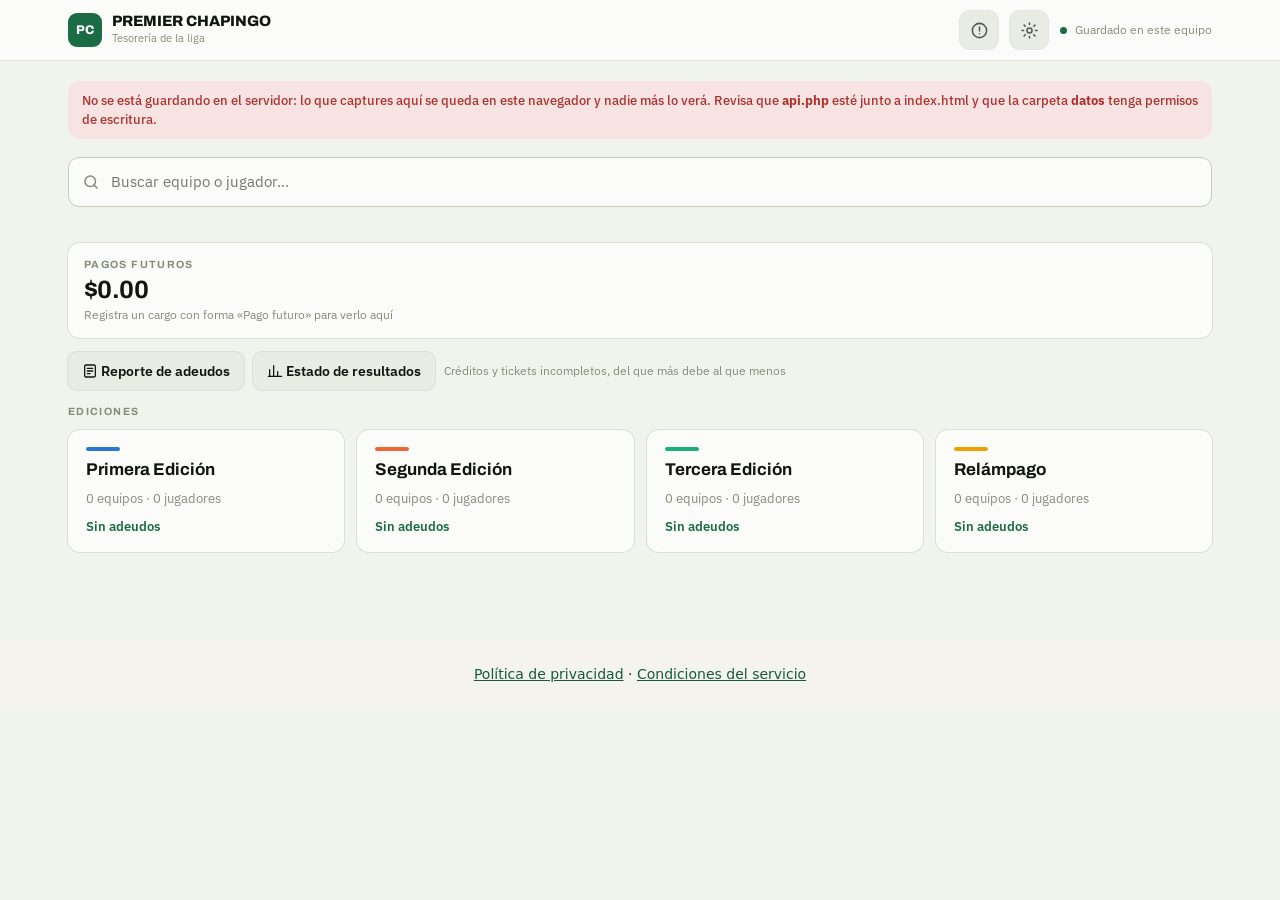
==== commit c0ed1d6a: "dan" ====
--- a/arbitrajes/index.html
+++ b/arbitrajes/index.html
@@ -6352,5 +6352,6 @@
 document.addEventListener('keydown', function(e){ if(e.key==='Escape') cerrarModal(); });
 })();
 </script>
+<nav aria-label="Información legal" style="padding:20px;text-align:center;font:14px/1.8 system-ui,sans-serif;background:#f4f3ec;color:#14231c"><a style="color:#155b3b" href="../privacidad.html">Política de privacidad</a> · <a style="color:#155b3b" href="../condiciones.html">Condiciones del servicio</a></nav>
 </body>
 </html>
